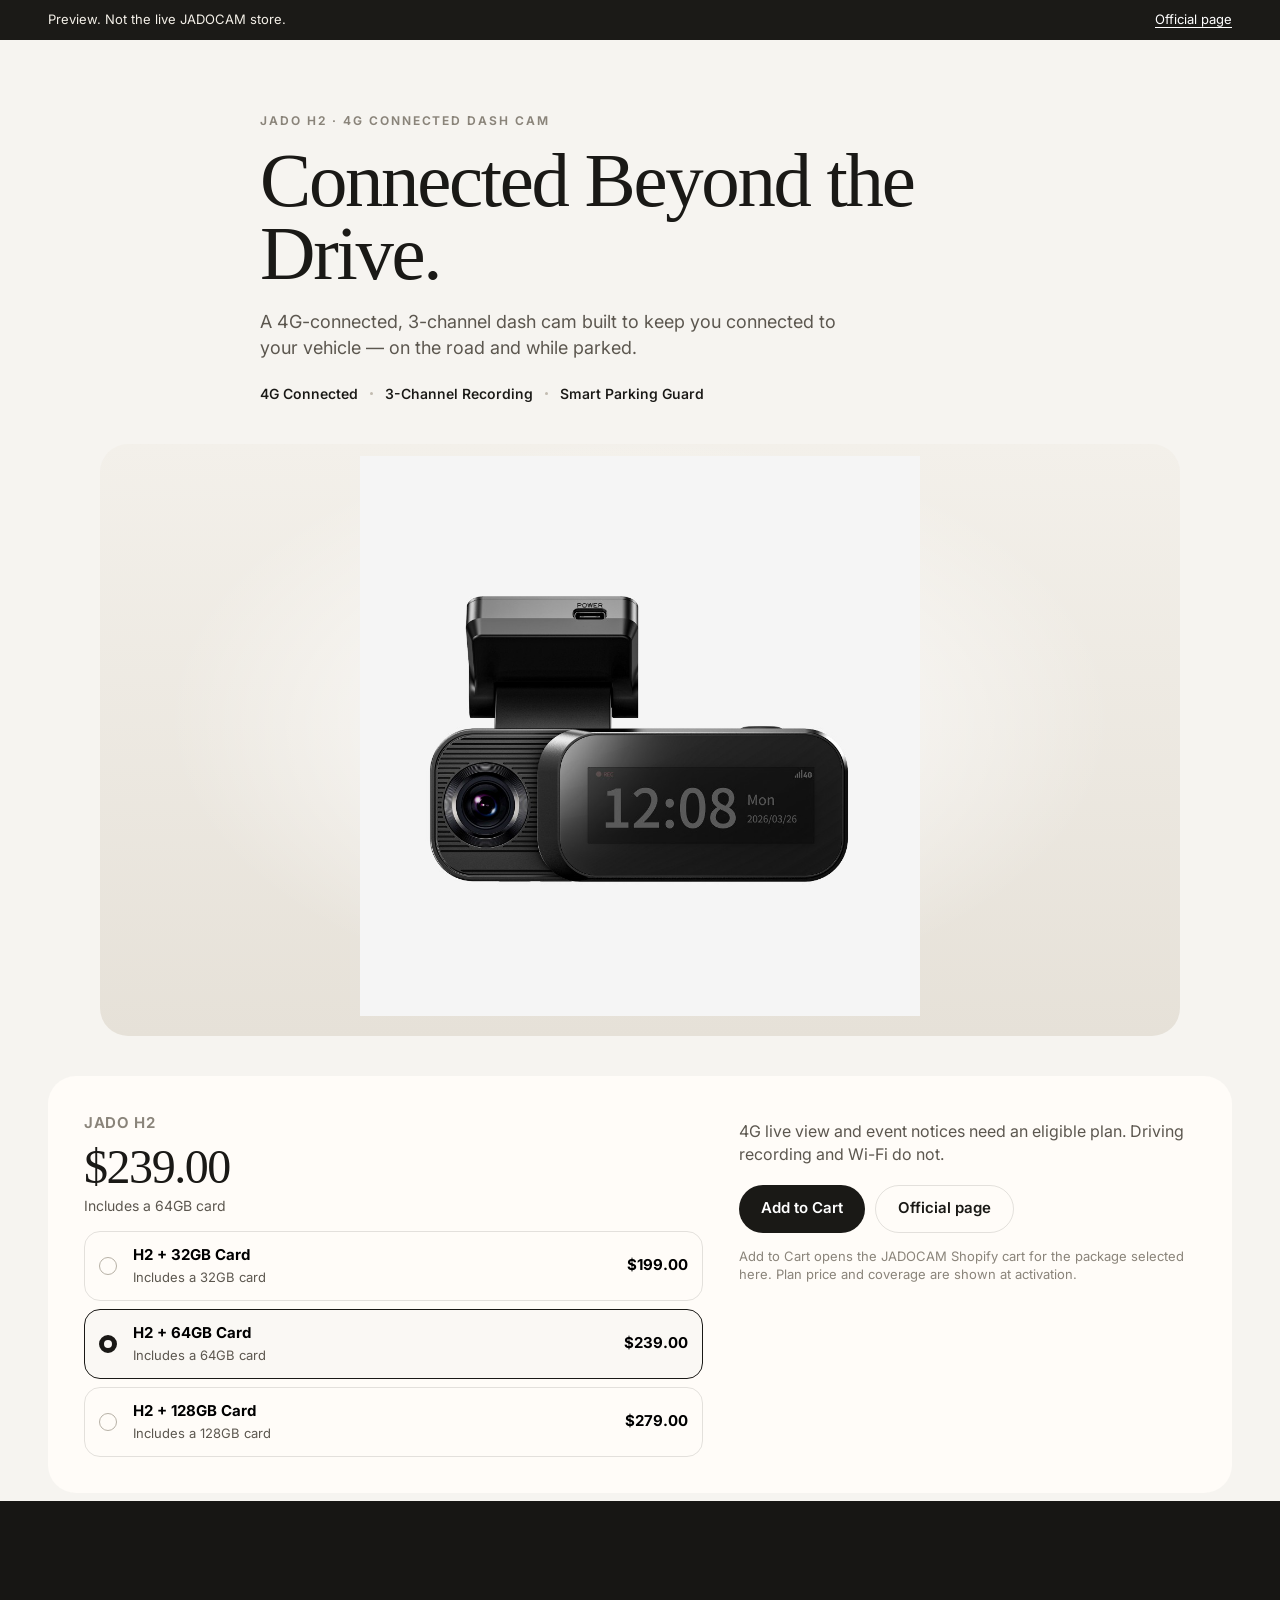
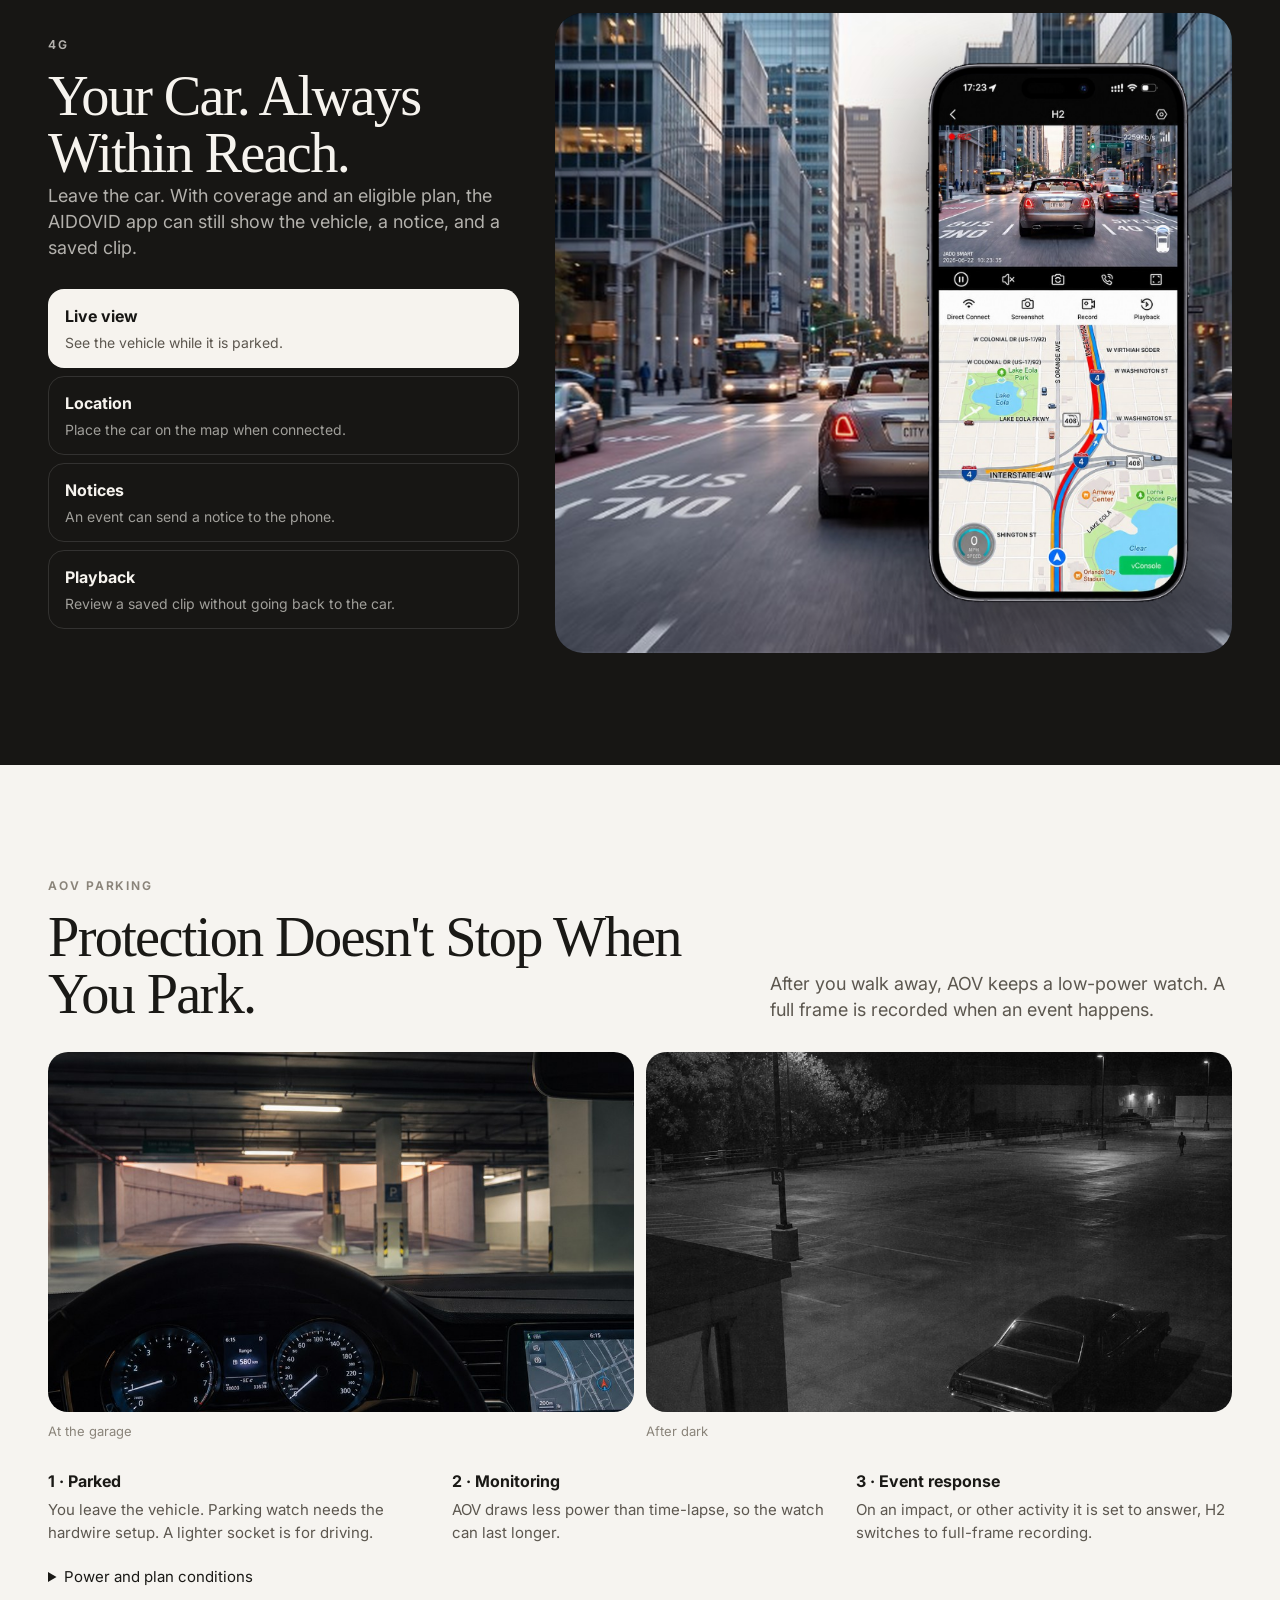
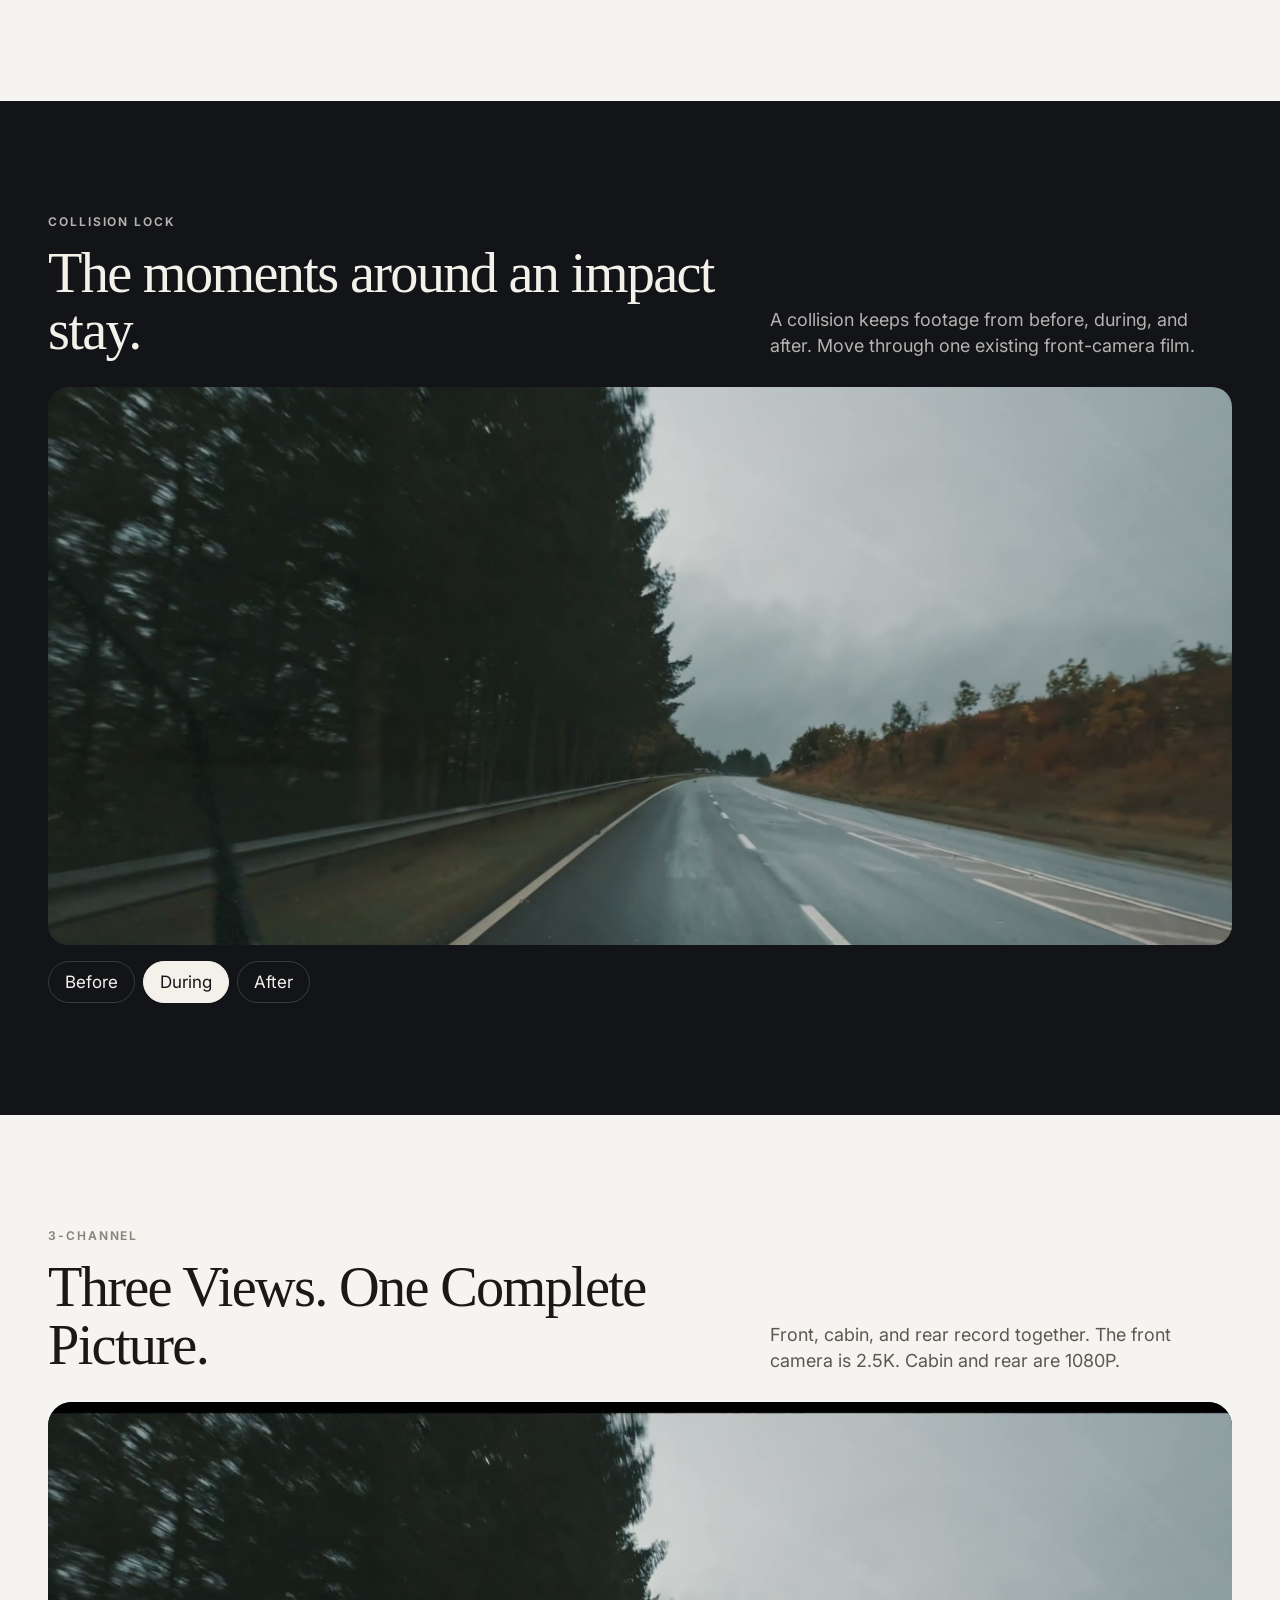
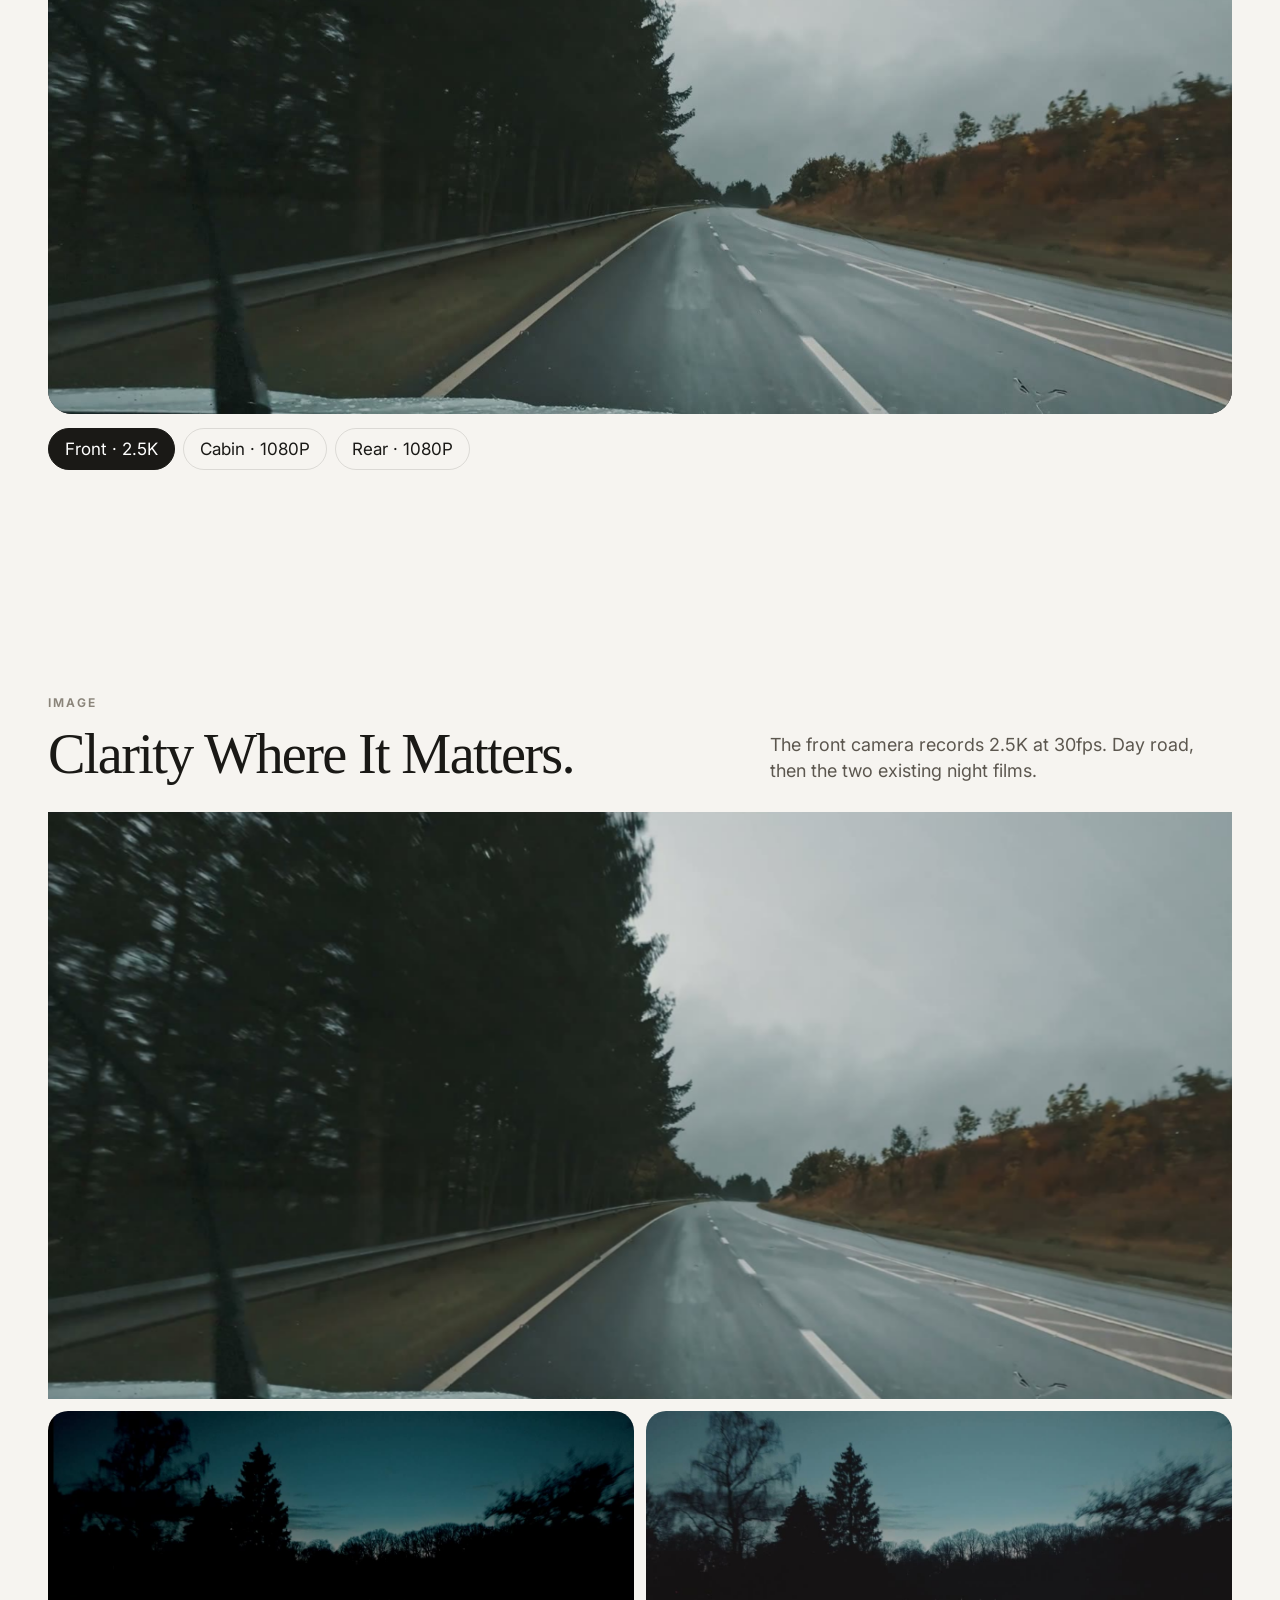
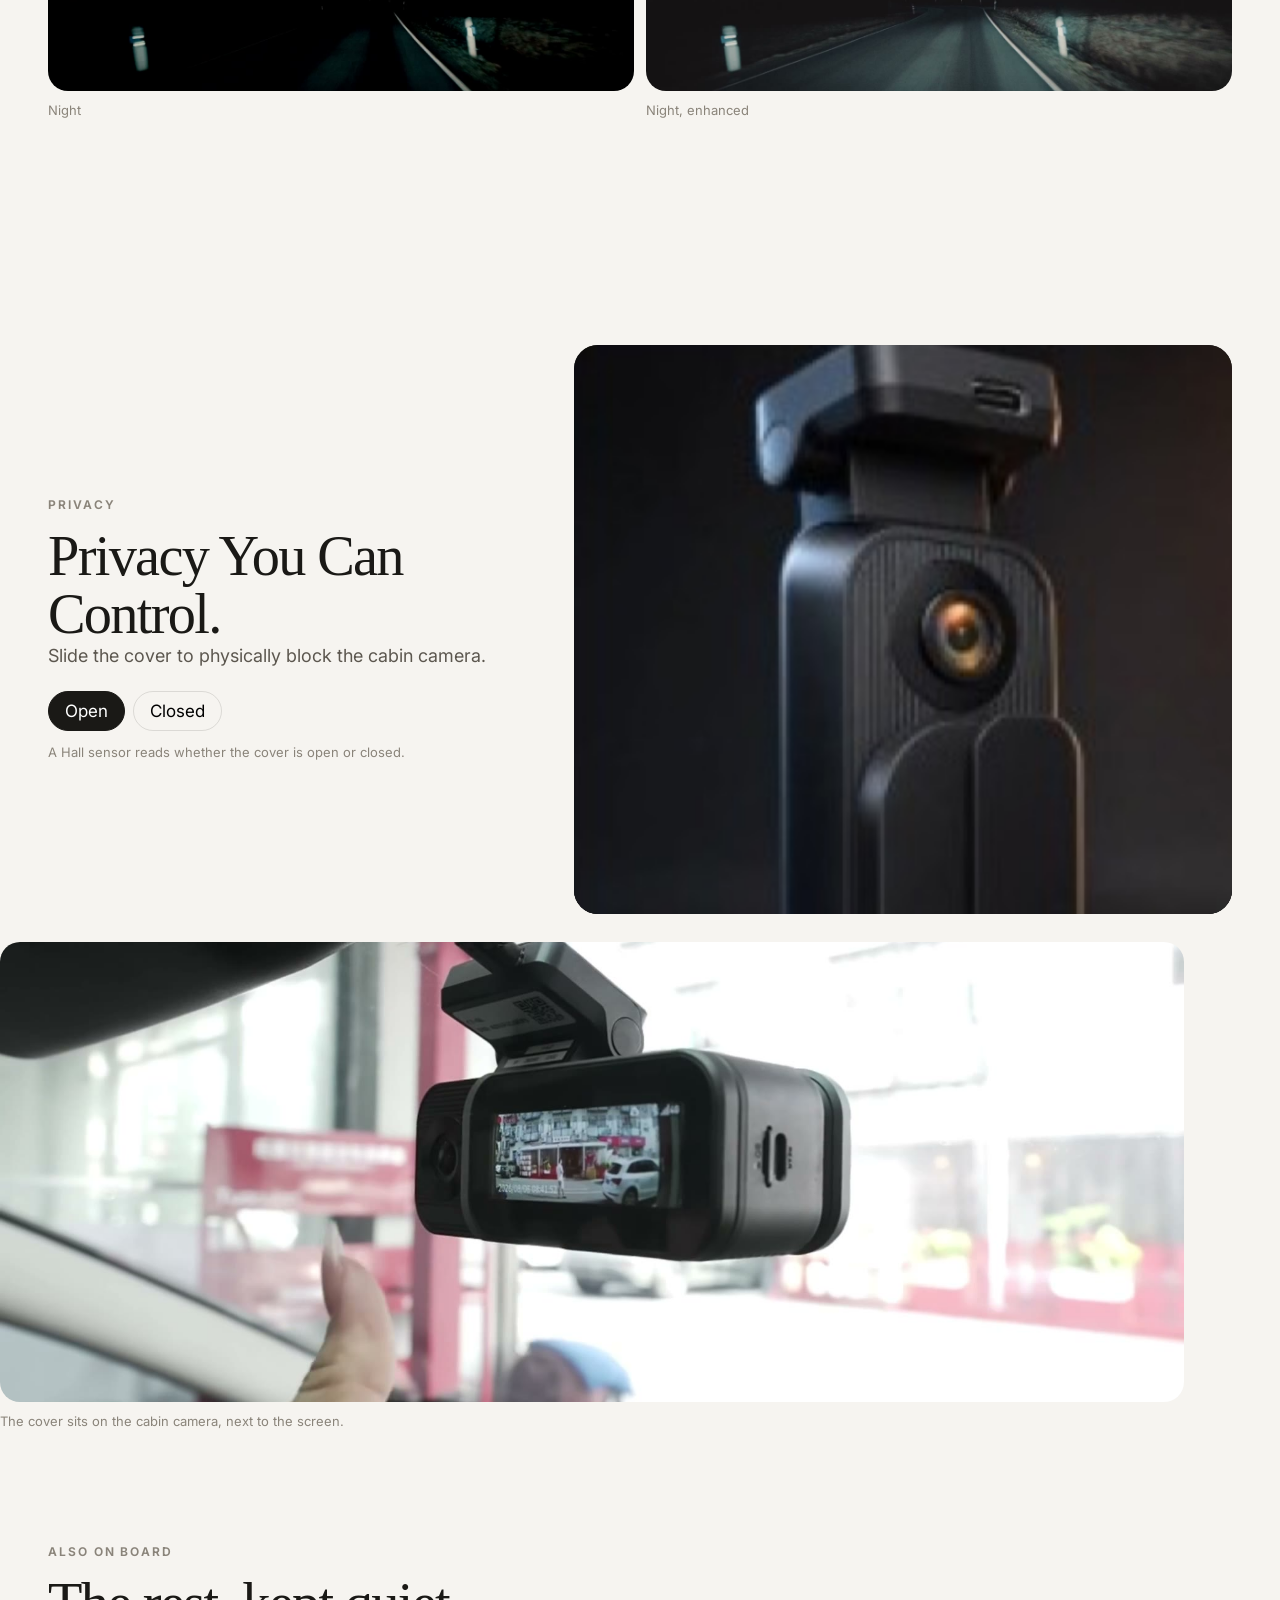
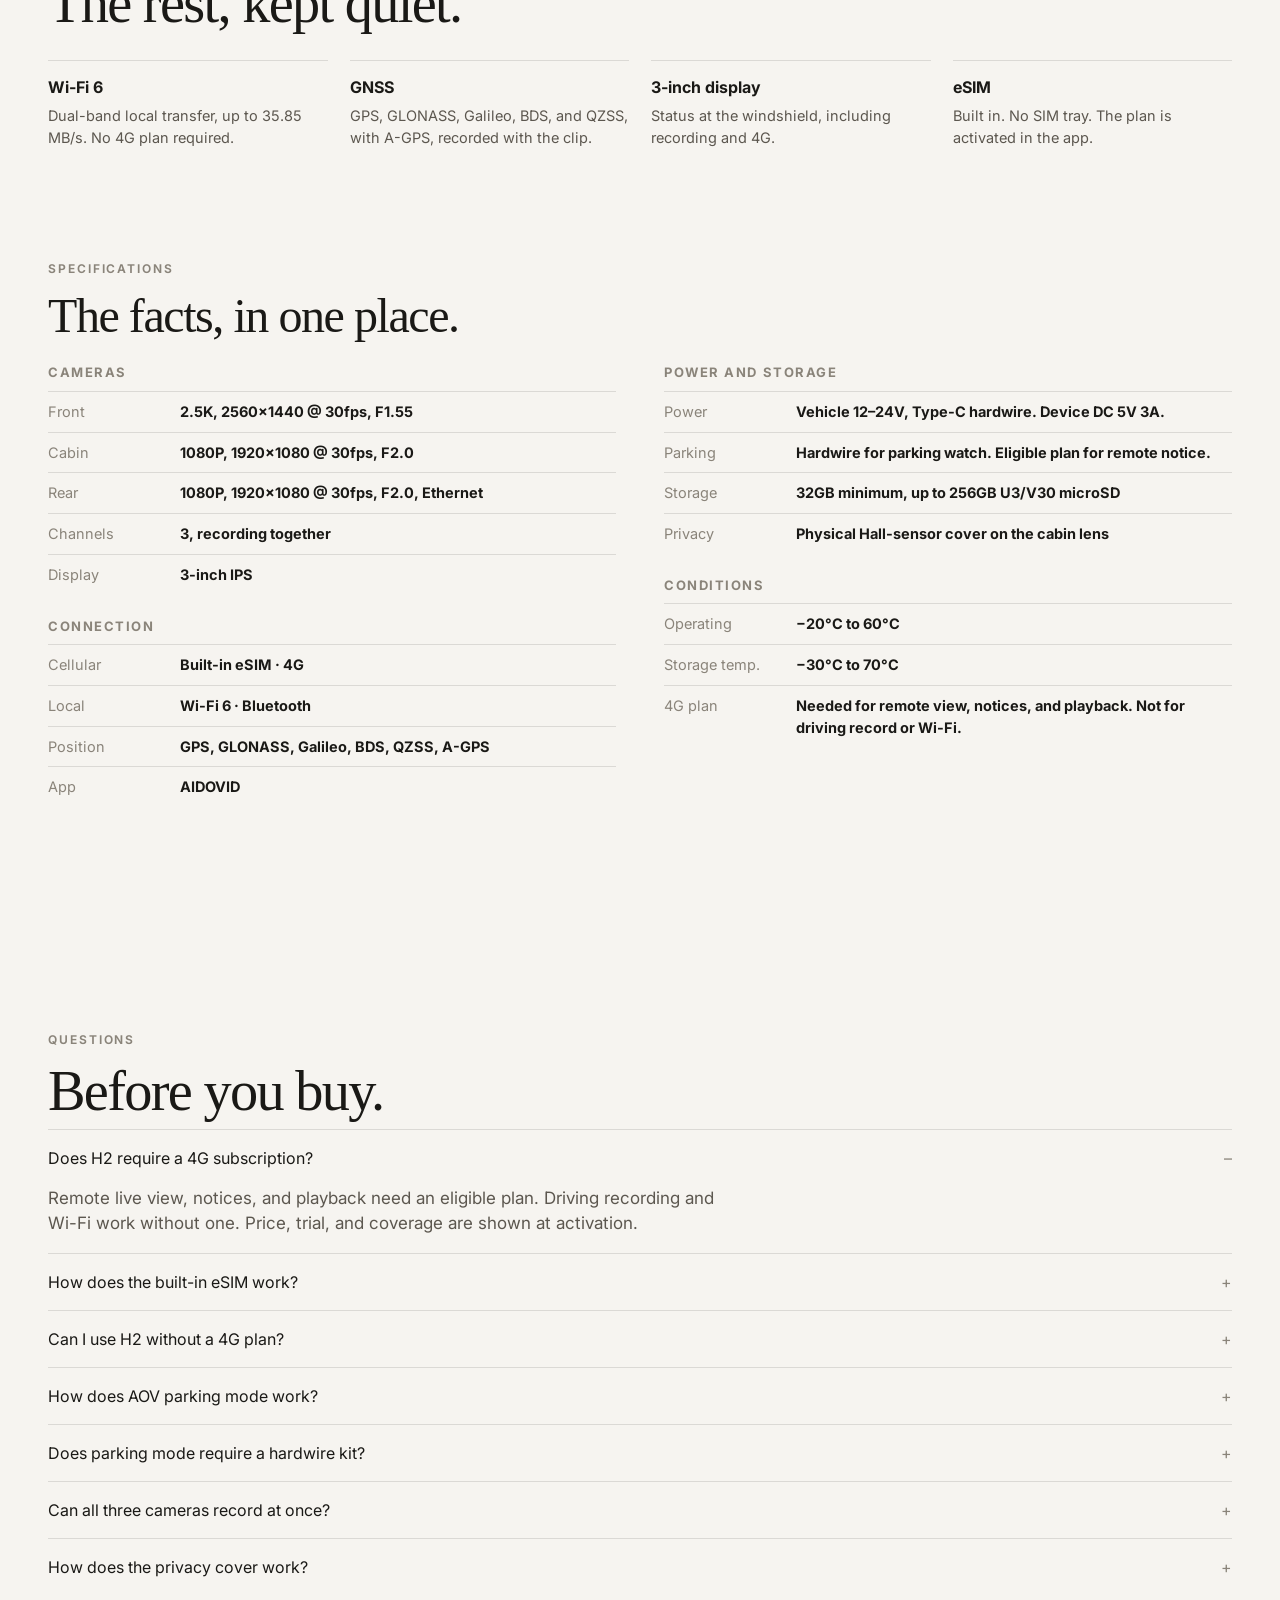
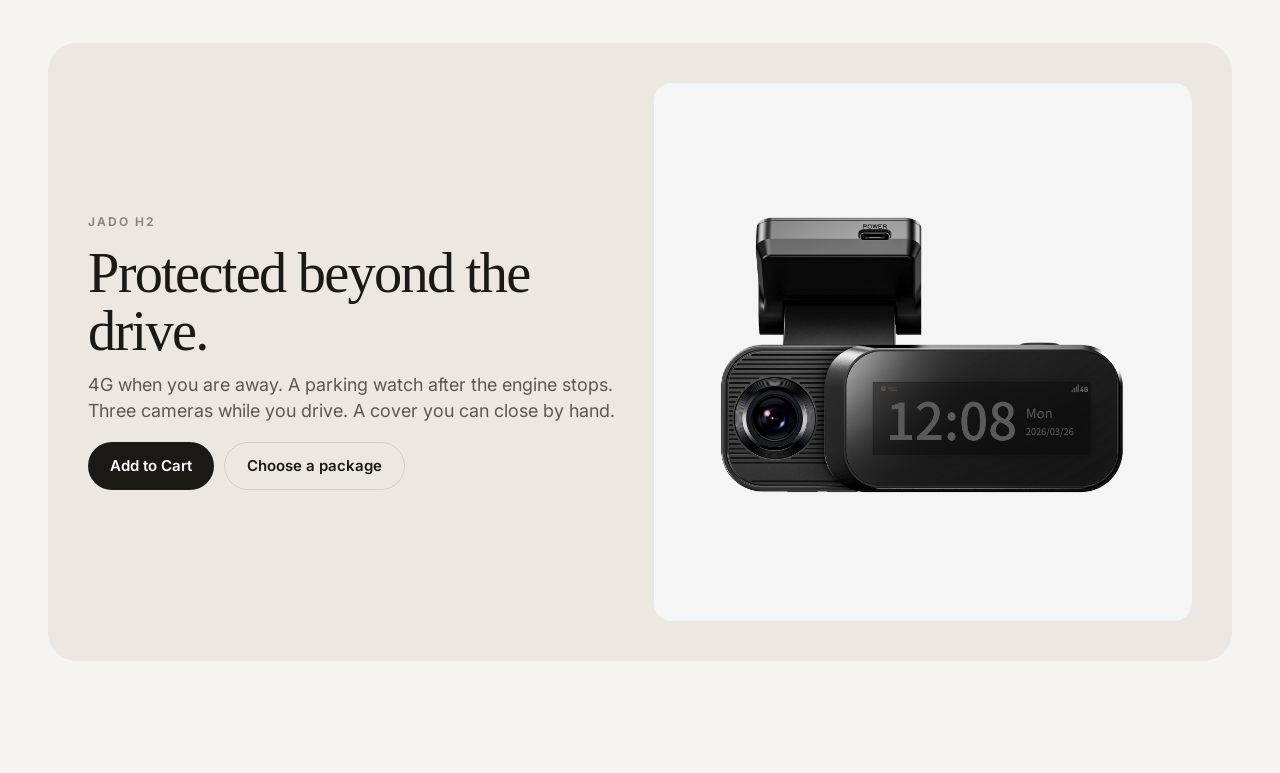
==== preview/h2-v2/index.html @ 54421fd4 "Crop the burned-in logo out of the road films. The sample footage carries a JADO mark along the bott" ====
<!DOCTYPE html>
<html lang="en">
<head>
  <meta charset="utf-8">
  <meta name="viewport" content="width=device-width, initial-scale=1">
  <meta name="robots" content="noindex, nofollow">
  <title>Preview · JADO H2 V2 — not live</title>
  <link rel="preconnect" href="https://fonts.googleapis.com">
  <link rel="preconnect" href="https://fonts.gstatic.com" crossorigin>
  <link href="https://fonts.googleapis.com/css2?family=Inter:wght@430;520;650&display=swap" rel="stylesheet">
  <link rel="stylesheet" href="../../assets/preview-h2-v2.css?v=20261016g">
</head>
<body>
  <div class="preview-bar">
    <span>Preview. Not the live JADOCAM store.</span>
    <a href="https://www.jadocam.com/products/h2-4g-connected-3-channel-dash-cam-esim-privacy">Official page</a>
  </div>

  <header class="hero">
    <div class="wrap hero-copy reveal">
      <p class="eyebrow">JADO H2 · 4G Connected Dash Cam</p>
      <h1>Connected Beyond the Drive.</h1>
      <p class="lede">A 4G-connected, 3-channel dash cam built to keep you connected to your vehicle — on the road and while parked.</p>
      <p class="highlights">
        <span>4G Connected</span>
        <span>3-Channel Recording</span>
        <span>Smart Parking Guard</span>
      </p>
    </div>
    <figure class="hero-stage reveal">
      <img src="../../assets/h2-library/h2-studio-cabin-front.png" alt="JADO H2, cabin side, with the screen, front lens, and power mount">
    </figure>
  </header>

  <section class="buy" id="buy" aria-label="Choose a package">
    <div class="wrap buy-panel">
      <div>
        <h3>JADO H2</h3>
        <p class="price"><span data-price>$239.00</span><small data-price-note>Includes a 64GB card</small></p>
        <div class="packages" role="radiogroup" aria-label="Choose your package">
          <button class="pkg" type="button" role="radio" data-pkg="0" aria-checked="false">
            <i></i>
            <span><b>H2 + 32GB Card</b><em>Includes a 32GB card</em></span>
            <strong>$199.00</strong>
          </button>
          <button class="pkg is-on" type="button" role="radio" data-pkg="1" aria-checked="true">
            <i></i>
            <span><b>H2 + 64GB Card</b><em>Includes a 64GB card</em></span>
            <strong>$239.00</strong>
          </button>
          <button class="pkg" type="button" role="radio" data-pkg="2" aria-checked="false">
            <i></i>
            <span><b>H2 + 128GB Card</b><em>Includes a 128GB card</em></span>
            <strong>$279.00</strong>
          </button>
        </div>
      </div>
      <div class="buy-side">
        <p class="lede">4G live view and event notices need an eligible plan. Driving recording and Wi-Fi do not.</p>
        <div class="buy-actions">
          <a class="cta" data-cart href="https://jadocam.myshopify.com/cart/45546997743795:1">Add to Cart</a>
          <a class="cta ghost" href="https://www.jadocam.com/products/h2-4g-connected-3-channel-dash-cam-esim-privacy#buy">Official page</a>
        </div>
        <p class="fine plan-note">Add to Cart opens the JADOCAM Shopify cart for the package selected here. Plan price and coverage are shown at activation.</p>
      </div>
    </div>
  </section>

  <section class="reach" id="connected" data-view="live">
    <div class="wrap reach-grid">
      <div>
        <p class="eyebrow">4G</p>
        <h2>Your Car. Always Within Reach.</h2>
        <p class="lede">Leave the car. With coverage and an eligible plan, the AIDOVID app can still show the vehicle, a notice, and a saved clip.</p>
        <div class="reach-nav" role="tablist" aria-label="Connected features">
          <button type="button" class="is-on" data-view="live" role="tab" aria-selected="true"><b>Live view</b><span>See the vehicle while it is parked.</span></button>
          <button type="button" data-view="location" role="tab" aria-selected="false"><b>Location</b><span>Place the car on the map when connected.</span></button>
          <button type="button" data-view="alerts" role="tab" aria-selected="false"><b>Notices</b><span>An event can send a notice to the phone.</span></button>
          <button type="button" data-view="playback" role="tab" aria-selected="false"><b>Playback</b><span>Review a saved clip without going back to the car.</span></button>
        </div>
      </div>
      <div class="reach-stage">
        <figure class="reach-shot is-on" data-shot="live">
          <img class="reach-bg" src="../../assets/h2-reach-live-bg-20260828v1.jpg" alt="A street scene used behind the live-view phone">
          <img class="reach-phone" src="../../assets/h2-reach-live-app-20260828v1.png" alt="Existing AIDOVID image showing a live view and a map">
        </figure>
        <figure class="reach-shot" data-shot="location">
          <img class="reach-bg" src="../../assets/h2-reach-location-bg-20260828v6.jpg" alt="">
          <img class="reach-phone" src="../../assets/h2-reach-location-app-20260828v9.png" alt="Existing app image showing the vehicle on a map">
        </figure>
        <figure class="reach-shot" data-shot="alerts">
          <img class="reach-bg" src="../../assets/h2-reach-alerts-bg-20260829v1.jpg" alt="">
          <img class="reach-phone" src="../../assets/h2-reach-alerts-app-20260829v1.png" alt="Existing app image showing an event notice">
        </figure>
        <figure class="reach-shot" data-shot="playback">
          <img class="reach-bg" src="../../assets/h2-reach-playback-bg-20260828v1.jpg" alt="">
          <img class="reach-phone" src="../../assets/h2-reach-playback-app-20260828v1.png" alt="Existing app image showing clip playback">
        </figure>
      </div>
    </div>
  </section>

  <section class="section" id="parking">
    <div class="wrap">
      <div class="kicker">
        <div>
          <p class="eyebrow">AOV parking</p>
          <h2>Protection Doesn't Stop When You Park.</h2>
        </div>
        <p class="lede">After you walk away, AOV keeps a low-power watch. A full frame is recorded when an event happens.</p>
      </div>
      <div class="aov-pair">
        <figure>
          <img src="../../assets/day-h2-scene01-garage-wide.jpg" alt="A car parked in a garage">
          <figcaption>At the garage</figcaption>
        </figure>
        <figure>
          <img src="../../assets/day-h2-scene05-night-wide.jpg" alt="A car parked in an open lot at night">
          <figcaption>After dark</figcaption>
        </figure>
      </div>
      <div class="stages">
        <div><strong>1 · Parked</strong><p>You leave the vehicle. Parking watch needs the hardwire setup. A lighter socket is for driving.</p></div>
        <div><strong>2 · Monitoring</strong><p>AOV draws less power than time-lapse, so the watch can last longer.</p></div>
        <div><strong>3 · Event response</strong><p>On an impact, or other activity it is set to answer, H2 switches to full-frame recording.</p></div>
      </div>
      <details class="more">
        <summary>Power and plan conditions</summary>
        <p>Parking watch uses vehicle 12–24V through Type-C hardwire. The device runs at DC 5V 3A. A remote notice also needs an eligible 4G plan and coverage.</p>
      </details>
    </div>
  </section>

  <section class="section lock" id="lock">
    <div class="wrap">
      <div class="kicker">
        <div>
          <p class="eyebrow">Collision lock</p>
          <h2>The moments around an impact stay.</h2>
        </div>
        <p class="lede">A collision keeps footage from before, during, and after. Move through one existing front-camera film.</p>
      </div>
      <figure class="lock-stage">
        <video data-lock-film muted playsinline preload="metadata" poster="../../assets/h2-road-test-film-v2-poster-20260729.jpg">
          <source src="../../assets/h2-road-test-film-v2-20260729.mp4" type="video/mp4">
        </video>
      </figure>
      <div class="lock-nav" role="tablist" aria-label="Moments in the saved clip">
        <button type="button" data-when="before">Before</button>
        <button type="button" class="is-on" data-when="during">During</button>
        <button type="button" data-when="after">After</button>
      </div>
    </div>
  </section>

  <section class="section views" id="views">
    <div class="wrap">
      <div class="kicker">
        <div>
          <p class="eyebrow">3-channel</p>
          <h2>Three Views. One Complete Picture.</h2>
        </div>
        <p class="lede">Front, cabin, and rear record together. The front camera is 2.5K. Cabin and rear are 1080P.</p>
      </div>
      <div class="channel" data-channel="front">
        <div class="channel-stage">
          <video data-cam-media="front" autoplay muted loop playsinline preload="metadata" poster="../../assets/h2-road-test-film-v2-poster-20260729.jpg">
            <source src="../../assets/h2-road-test-film-v2-20260729.mp4" type="video/mp4">
          </video>
          <video data-cam-media="cabin" muted loop playsinline preload="none" poster="../../assets/h2-privacy-cabin-poster-20260815.jpg">
            <source src="../../assets/h2-privacy-cabin-20260815.mp4" type="video/mp4">
          </video>
          <img data-cam-media="rear" src="../../assets/h2-library/h2-studio-road-facing-34.png" alt="Road-facing side of the H2 body">
        </div>
        <div class="channel-tabs" role="tablist" aria-label="Camera channel">
          <button type="button" class="is-on" data-cam="front" role="tab" aria-selected="true">Front · 2.5K</button>
          <button type="button" data-cam="cabin" role="tab" aria-selected="false">Cabin · 1080P</button>
          <button type="button" data-cam="rear" role="tab" aria-selected="false">Rear · 1080P</button>
        </div>
      </div>
    </div>
  </section>

  <section class="section" id="clarity">
    <div class="wrap">
      <div class="kicker">
        <div>
          <p class="eyebrow">Image</p>
          <h2>Clarity Where It Matters.</h2>
        </div>
        <p class="lede">The front camera records 2.5K at 30fps. Day road, then the two existing night films.</p>
      </div>
      <figure class="day-film">
        <video autoplay muted loop playsinline preload="metadata" poster="../../assets/h2-road-test-film-v2-poster-20260729.jpg">
          <source src="../../assets/h2-road-test-film-v2-20260729.mp4" type="video/mp4">
        </video>
        <figcaption>Day road · 2.5K</figcaption>
      </figure>
      <div class="night-pair">
        <figure>
          <video autoplay muted loop playsinline preload="metadata" poster="../../assets/h2-night-standard-v3-poster-20260729.jpg">
            <source src="../../assets/h2-night-standard-v3-20260729.mp4" type="video/mp4">
          </video>
          <figcaption>Night</figcaption>
        </figure>
        <figure>
          <video autoplay muted loop playsinline preload="metadata" poster="../../assets/h2-night-enhanced-v3-poster-20260729.jpg">
            <source src="../../assets/h2-night-enhanced-v3-20260729.mp4" type="video/mp4">
          </video>
          <figcaption>Night, enhanced</figcaption>
        </figure>
      </div>
    </div>
  </section>

  <section class="section privacy" id="privacy">
    <div class="wrap privacy-layout">
      <div>
        <p class="eyebrow">Privacy</p>
        <h2>Privacy You Can Control.</h2>
        <p class="lede">Slide the cover to physically block the cabin camera.</p>
        <div class="switcher" role="group" aria-label="Privacy cover state">
          <button type="button" class="is-on" data-privacy="open">Open</button>
          <button type="button" data-privacy="closed">Closed</button>
        </div>
        <p class="fine">A Hall sensor reads whether the cover is open or closed.</p>
      </div>
      <figure class="macro">
        <img data-macro src="../../assets/h2-privacy-slide-open.jpg" alt="H2 cabin camera with the privacy cover open">
        <figcaption data-macro-cap>Open — cabin lens uncovered</figcaption>
      </figure>
    </div>
    <div class="wrap cabin-film">
      <video autoplay muted loop playsinline preload="metadata" poster="../../assets/h2-privacy-cabin-poster-20260815.jpg">
        <source src="../../assets/h2-privacy-cabin-20260815.mp4" type="video/mp4">
      </video>
      <p class="fine">The cover sits on the cabin camera, next to the screen.</p>
    </div>
  </section>

  <section class="section" id="essentials" style="padding-top:0">
    <div class="wrap">
      <div class="kicker">
        <div>
          <p class="eyebrow">Also on board</p>
          <h2>The rest, kept quiet.</h2>
        </div>
      </div>
      <div class="essentials">
        <article>
          <h3>Wi-Fi 6</h3>
          <p>Dual-band local transfer, up to 35.85 MB/s. No 4G plan required.</p>
        </article>
        <article>
          <h3>GNSS</h3>
          <p>GPS, GLONASS, Galileo, BDS, and QZSS, with A-GPS, recorded with the clip.</p>
        </article>
        <article>
          <h3>3-inch display</h3>
          <p>Status at the windshield, including recording and 4G.</p>
        </article>
        <article>
          <h3>eSIM</h3>
          <p>Built in. No SIM tray. The plan is activated in the app.</p>
        </article>
      </div>
    </div>
  </section>

  <section class="section specs" id="specs">
    <div class="wrap">
      <p class="eyebrow">Specifications</p>
      <h2 class="serif" style="font-size:clamp(32px,4vw,48px)">The facts, in one place.</h2>
      <div class="spec-grid">
        <div>
          <h3>Cameras</h3>
          <div class="spec-row"><span>Front</span><b>2.5K, 2560×1440 @ 30fps, F1.55</b></div>
          <div class="spec-row"><span>Cabin</span><b>1080P, 1920×1080 @ 30fps, F2.0</b></div>
          <div class="spec-row"><span>Rear</span><b>1080P, 1920×1080 @ 30fps, F2.0, Ethernet</b></div>
          <div class="spec-row"><span>Channels</span><b>3, recording together</b></div>
          <div class="spec-row"><span>Display</span><b>3-inch IPS</b></div>
          <h3>Connection</h3>
          <div class="spec-row"><span>Cellular</span><b>Built-in eSIM · 4G</b></div>
          <div class="spec-row"><span>Local</span><b>Wi-Fi 6 · Bluetooth</b></div>
          <div class="spec-row"><span>Position</span><b>GPS, GLONASS, Galileo, BDS, QZSS, A-GPS</b></div>
          <div class="spec-row"><span>App</span><b>AIDOVID</b></div>
        </div>
        <div>
          <h3>Power and storage</h3>
          <div class="spec-row"><span>Power</span><b>Vehicle 12–24V, Type-C hardwire. Device DC 5V 3A.</b></div>
          <div class="spec-row"><span>Parking</span><b>Hardwire for parking watch. Eligible plan for remote notice.</b></div>
          <div class="spec-row"><span>Storage</span><b>32GB minimum, up to 256GB U3/V30 microSD</b></div>
          <div class="spec-row"><span>Privacy</span><b>Physical Hall-sensor cover on the cabin lens</b></div>
          <h3>Conditions</h3>
          <div class="spec-row"><span>Operating</span><b>−20°C to 60°C</b></div>
          <div class="spec-row"><span>Storage temp.</span><b>−30°C to 70°C</b></div>
          <div class="spec-row"><span>4G plan</span><b>Needed for remote view, notices, and playback. Not for driving record or Wi-Fi.</b></div>
        </div>
      </div>
    </div>
  </section>

  <section class="section" id="faq">
    <div class="wrap">
      <p class="eyebrow">Questions</p>
      <h2>Before you buy.</h2>
      <div class="faq" style="margin-top:8px">
        <details open>
          <summary>Does H2 require a 4G subscription?</summary>
          <p>Remote live view, notices, and playback need an eligible plan. Driving recording and Wi-Fi work without one. Price, trial, and coverage are shown at activation.</p>
        </details>
        <details>
          <summary>How does the built-in eSIM work?</summary>
          <p>There is no SIM tray. A data plan is activated in the app. Coverage and plan terms still apply.</p>
        </details>
        <details>
          <summary>Can I use H2 without a 4G plan?</summary>
          <p>Yes for recording while you drive, and for Wi-Fi. Remote viewing and 4G notices wait until a plan is active.</p>
        </details>
        <details>
          <summary>How does AOV parking mode work?</summary>
          <p>AOV is a low-power watch after you park. It uses less power than time-lapse. On an impact or other supported activity, H2 switches to full-frame recording.</p>
        </details>
        <details>
          <summary>Does parking mode require a hardwire kit?</summary>
          <p>Yes. Parking watch needs vehicle 12–24V through Type-C hardwire. The device runs at DC 5V 3A.</p>
        </details>
        <details>
          <summary>Can all three cameras record at once?</summary>
          <p>Yes. Front is 2.5K. Cabin and rear are 1080P. Each records at 30fps.</p>
        </details>
        <details>
          <summary>How does the privacy cover work?</summary>
          <p>Slide the cover to block the cabin lens. A Hall sensor reads the open or closed position.</p>
        </details>
      </div>
      <div class="closing">
        <div>
          <p class="eyebrow">JADO H2</p>
          <h2>Protected beyond the drive.</h2>
          <p class="lede">4G when you are away. A parking watch after the engine stops. Three cameras while you drive. A cover you can close by hand.</p>
          <div class="buy-actions">
            <a class="cta" data-cart href="https://jadocam.myshopify.com/cart/45546997743795:1">Add to Cart</a>
            <a class="cta ghost" href="#buy">Choose a package</a>
          </div>
        </div>
        <img src="../../assets/h2-gallery-main-02.png" alt="JADO H2, front view">
      </div>
    </div>
  </section>

  <div class="sticky" aria-label="Add to cart">
    <div>
      <b data-sticky-name>H2 + 64GB Card</b>
      <span data-sticky-price>$239.00</span>
    </div>
    <a class="cta" data-cart href="https://jadocam.myshopify.com/cart/45546997743795:1">Add to Cart</a>
  </div>
  <script src="../../assets/preview-h2-v2.js?v=20261016f"></script>
</body>
</html>
---- assets/preview-h2-v2.css ----
/* JADO H2 V2 preview. Not the live product page. */
:root {
  --ink: #1a1916;
  --muted: #5c574f;
  --faint: #8a847a;
  --line: rgba(26, 25, 22, 0.12);
  --paper: #f6f4f0;
  --paper-2: #ece8e1;
  --white: #fffcf8;
  --dark: #121417;
  --max: 1200px;
  --pad: clamp(20px, 4vw, 48px);
  --serif: "Iowan Old Style", "Palatino Linotype", Palatino, Georgia, serif;
  --sans: Inter, "Helvetica Neue", Helvetica, Arial, sans-serif;
}

* { box-sizing: border-box; }
html { scroll-behavior: smooth; }
body {
  margin: 0;
  background: var(--paper);
  color: var(--ink);
  font-family: var(--sans);
  font-size: 17px;
  line-height: 1.5;
  text-rendering: optimizeLegibility;
}
img, video { max-width: 100%; display: block; }
button, input { font: inherit; }
a { color: inherit; }
h1, h2, .serif { font-family: var(--serif); font-weight: 500; letter-spacing: -0.03em; }
h1 { margin: 0; font-size: clamp(46px, 6vw, 84px); line-height: 0.96; }
h2 { margin: 0; font-size: clamp(36px, 4.4vw, 60px); line-height: 1.02; }
p { margin: 0; }

.wrap { width: min(var(--max), calc(100% - var(--pad) * 2)); margin: 0 auto; }
.eyebrow {
  margin: 0 0 14px;
  color: var(--faint);
  font-size: 12px;
  font-weight: 650;
  letter-spacing: 0.16em;
  text-transform: uppercase;
}
.lede { max-width: 38rem; color: var(--muted); font-size: 18px; line-height: 1.45; }
.fine { color: var(--faint); font-size: 13px; line-height: 1.45; }

.preview-bar {
  position: sticky;
  top: 0;
  z-index: 40;
  display: flex;
  justify-content: space-between;
  gap: 16px;
  align-items: center;
  padding: 10px var(--pad);
  background: #1b1a17;
  color: #f4f0e8;
  font-size: 13px;
}
.preview-bar a { color: #fff; text-underline-offset: 3px; }

.hero { padding: clamp(36px, 6vw, 72px) 0 12px; }
.hero-copy { width: min(760px, 100%); }
.hero-copy .lede { margin-top: 18px; }
.highlights {
  display: flex;
  flex-wrap: wrap;
  gap: 8px 0;
  margin: 22px 0 0;
  color: var(--ink);
  font-size: 14px;
  font-weight: 560;
}
.highlights span { display: inline-flex; align-items: center; white-space: nowrap; }
.highlights span + span::before {
  content: "";
  width: 3px;
  height: 3px;
  margin: 0 12px;
  border-radius: 50%;
  background: #c2bbb0;
}
.hero-stage {
  margin: clamp(28px, 4vw, 40px) auto 0;
  width: min(1080px, calc(100% - var(--pad) * 2));
  display: grid;
  place-items: center;
  padding: 12px 0 20px;
  background:
    radial-gradient(ellipse at 50% 46%, #fff 0%, rgba(255,255,255,0) 62%),
    linear-gradient(180deg, #f3f0ea 0%, #e6e1d8 100%);
  border-radius: 28px;
}
.hero-stage img {
  width: min(860px, 92%);
  height: auto;
  max-height: 560px;
  object-fit: contain;
}

.buy { padding: 28px 0 8px; }
.buy-panel {
  display: grid;
  grid-template-columns: 1.15fr 0.85fr;
  gap: 36px;
  align-items: start;
  padding: clamp(22px, 3vw, 36px);
  background: var(--white);
  border-radius: 28px;
}
.buy-panel h3 { margin: 0; font-size: 15px; letter-spacing: 0.04em; text-transform: uppercase; color: var(--faint); font-weight: 650; }
.price { margin: 8px 0 0; font-family: var(--serif); font-size: 48px; letter-spacing: -0.03em; line-height: 1; }
.price small { display: block; margin-top: 8px; font-family: var(--sans); font-size: 14px; letter-spacing: 0; color: var(--muted); }
.packages { display: grid; gap: 8px; margin-top: 18px; }
.pkg {
  display: grid;
  grid-template-columns: 22px 1fr auto;
  gap: 12px;
  align-items: center;
  width: 100%;
  min-height: 64px;
  padding: 12px 14px;
  text-align: left;
  background: transparent;
  border: 1px solid var(--line);
  border-radius: 16px;
  cursor: pointer;
}
.pkg.is-on { border-color: var(--ink); background: #faf8f4; }
.pkg i { width: 18px; height: 18px; border: 1.5px solid #b7b1a6; border-radius: 50%; }
.pkg.is-on i { border: 5px solid var(--ink); }
.pkg b { display: block; font-size: 15px; }
.pkg em { display: block; margin-top: 2px; color: var(--muted); font-style: normal; font-size: 13px; }
.pkg strong { font-size: 15px; }
.buy-side { padding-top: 8px; }
.buy-side .lede { font-size: 16px; }
.buy-actions { display: flex; flex-wrap: wrap; gap: 10px; margin-top: 18px; }
.cta {
  display: inline-flex;
  align-items: center;
  justify-content: center;
  min-height: 48px;
  padding: 0 22px;
  border-radius: 999px;
  background: var(--ink);
  color: #fff;
  text-decoration: none;
  font-size: 15px;
  font-weight: 600;
}
.cta.ghost { background: transparent; color: var(--ink); border: 1px solid var(--line); }
.plan-note { margin-top: 14px; }

.section { padding: clamp(64px, 9vw, 112px) 0; }
.kicker {
  display: grid;
  grid-template-columns: 1.2fr 0.8fr;
  gap: 28px;
  align-items: end;
  margin-bottom: 28px;
}
.kicker .lede { justify-self: end; }

.scene {
  position: relative;
  min-height: 720px;
  display: flex;
  align-items: flex-end;
  color: #fff;
  background: #111 center/cover no-repeat;
  overflow: hidden;
}
.scene .veil {
  position: absolute;
  inset: 0;
  background: linear-gradient(90deg, rgba(0,0,0,0.62) 0%, rgba(0,0,0,0.18) 52%, rgba(0,0,0,0.28) 100%);
}
.scene .wrap {
  position: relative;
  z-index: 1;
  display: grid;
  grid-template-columns: 1.15fr 0.7fr;
  gap: 32px;
  align-items: end;
  padding-bottom: clamp(40px, 6vw, 72px);
}
.scene h2, .scene .lede, .scene .eyebrow { color: #fff; }
.scene .lede { color: rgba(255,255,255,0.88); margin-top: 16px; }
.phone {
  width: min(300px, 100%);
  justify-self: end;
  filter: drop-shadow(0 28px 40px rgba(0,0,0,0.38));
}
.capabilities {
  display: grid;
  grid-template-columns: repeat(3, 1fr);
  gap: 28px;
  margin-top: 8px;
}
.capabilities article { padding-top: 16px; border-top: 1px solid var(--line); }
.capabilities h3 { margin: 0 0 6px; font-size: 16px; letter-spacing: -0.02em; }
.capabilities p { color: var(--muted); font-size: 15px; }

.park-photo {
  margin: 0;
  border-radius: 24px;
  overflow: hidden;
  background: #111;
}
.park-photo img { width: 100%; height: min(62vh, 640px); object-fit: cover; }
.park-photo figcaption {
  padding: 14px 4px 0;
  color: var(--faint);
  font-size: 13px;
  letter-spacing: 0.08em;
  text-transform: uppercase;
}
.stages {
  display: grid;
  grid-template-columns: repeat(3, 1fr);
  gap: 28px;
  margin-top: 28px;
}
.stages strong { display: block; margin-bottom: 6px; font-size: 16px; }
.stages p { color: var(--muted); font-size: 15px; }
.more { margin-top: 22px; }
.more summary { cursor: pointer; color: var(--ink); font-size: 15px; }
.more p { margin-top: 10px; max-width: 42rem; color: var(--muted); }

.story {
  display: grid;
  grid-template-columns: repeat(3, 1fr);
  gap: 18px;
}
.story figure { margin: 0; }
.story .frame {
  height: 420px;
  border-radius: 22px;
  overflow: hidden;
  background: #111;
}
.story img, .story video { width: 100%; height: 100%; object-fit: cover; }
.story .frame.phone-frame {
  display: grid;
  place-items: center;
  background: #16191d;
}
.story .frame.phone-frame img { width: auto; height: 92%; object-fit: contain; }
.story figcaption { padding: 14px 2px 0; }
.story h3 { margin: 0 0 4px; font-size: 18px; letter-spacing: -0.02em; }
.story p { color: var(--muted); font-size: 15px; }

.views { background: var(--dark); color: #f4f1eb; }
.views .lede, .views .eyebrow { color: rgba(244,241,235,0.72); }
.view-stage { display: grid; grid-template-columns: 1.5fr 0.7fr; gap: 12px; }
.view-main, .view-side figure {
  position: relative;
  overflow: hidden;
  border-radius: 20px;
  background: #000;
}
.view-main { min-height: 460px; }
.view-main video, .view-side img { width: 100%; height: 100%; object-fit: cover; }
.view-side { display: grid; gap: 12px; }
.view-side figure { min-height: 224px; }
.view-main figcaption, .view-side figcaption {
  position: absolute;
  left: 12px;
  bottom: 12px;
  padding: 6px 10px;
  border-radius: 999px;
  background: rgba(18,18,18,0.72);
  color: #fff;
  font-size: 12px;
  letter-spacing: 0.04em;
}
.film { display: grid; grid-template-columns: 1.2fr 0.8fr; gap: 12px; }
.film figure { margin: 0; }
.film video { width: 100%; height: min(52vh, 460px); object-fit: cover; border-radius: 20px; background: #111; }
.film figcaption { margin-top: 10px; color: var(--faint); font-size: 13px; }

.privacy-layout {
  display: grid;
  grid-template-columns: 0.85fr 1.15fr;
  gap: 40px;
  align-items: center;
}
.switcher { display: flex; gap: 8px; margin: 22px 0 12px; }
.switcher button {
  min-height: 40px;
  padding: 0 16px;
  border-radius: 999px;
  border: 1px solid var(--line);
  background: transparent;
  cursor: pointer;
}
.switcher button.is-on { background: var(--ink); color: #fff; border-color: var(--ink); }
.macro { margin: 0; border-radius: 24px; overflow: hidden; background: #111; }
.macro img {
  width: 100%;
  height: 520px;
  object-fit: cover;
  object-position: center;
  transform: scale(1.25);
}
.macro.is-closed img {
  object-position: 12% center;
  transform: scale(1.85);
  transform-origin: 10% center;
}
.macro figcaption { padding: 12px 16px 16px; color: rgba(255,255,255,0.8); font-size: 14px; background: #111; }

.essentials { display: grid; grid-template-columns: repeat(4, 1fr); gap: 22px; }
.essentials article { padding-top: 14px; border-top: 1px solid var(--line); }
.essentials h3 { margin: 0 0 6px; font-size: 16px; }
.essentials p { color: var(--muted); font-size: 14.5px; }

.specs { padding-top: 0; }
.spec-grid { display: grid; grid-template-columns: 1fr 1fr; gap: 28px 48px; }
.spec-grid h3 { margin: 22px 0 8px; font-size: 13px; letter-spacing: 0.12em; text-transform: uppercase; color: var(--faint); }
.spec-row { display: grid; grid-template-columns: 120px 1fr; gap: 12px; padding: 9px 0; border-top: 1px solid var(--line); font-size: 14.5px; }
.spec-row span { color: var(--faint); }
.faq details { border-top: 1px solid var(--line); }
.faq summary { padding: 16px 0; cursor: pointer; font-size: 16px; list-style: none; display: flex; justify-content: space-between; gap: 16px; }
.faq summary::-webkit-details-marker { display: none; }
.faq summary::after { content: "+"; color: var(--faint); }
.faq details[open] summary::after { content: "–"; }
.faq details p { margin: 0 0 16px; max-width: 42rem; color: var(--muted); }

.closing {
  display: grid;
  grid-template-columns: 1fr 1fr;
  gap: 28px;
  align-items: center;
  margin-top: 48px;
  padding: clamp(24px, 4vw, 40px);
  background: var(--paper-2);
  border-radius: 28px;
}
.closing img { width: 100%; border-radius: 18px; background: #fff; }
.closing .lede { margin: 12px 0 0; }

.sticky { display: none; }
.reveal { animation: rise 0.7s ease both; }
@keyframes rise { from { opacity: 0; transform: translateY(12px); } to { opacity: 1; transform: none; } }
@media (prefers-reduced-motion: reduce) {
  .reveal { animation: none; }
  html { scroll-behavior: auto; }
}

@media (max-width: 980px) {
  .kicker, .buy-panel, .scene .wrap, .capabilities, .stages, .story,
  .view-stage, .film, .privacy-layout, .essentials, .spec-grid, .closing {
    grid-template-columns: 1fr;
  }
  .kicker .lede { justify-self: start; }
  .hero-stage { border-radius: 22px; padding: 8px 0 12px; }
  .hero-stage img { width: 100%; max-height: 420px; }
  .scene { min-height: 560px; align-items: flex-end; }
  .scene .veil { background: linear-gradient(180deg, rgba(0,0,0,0.15), rgba(0,0,0,0.72)); }
  .phone { justify-self: center; margin-top: 18px; width: min(240px, 70%); }
  .park-photo img, .film video { height: 280px; }
  .story .frame { height: 320px; }
  .view-main { min-height: 240px; height: 280px; }
  .view-side figure { min-height: 220px; height: 240px; }
  .macro img { height: 420px; }
  .spec-row { grid-template-columns: 96px 1fr; }
  .sticky {
    display: flex;
    position: fixed;
    left: 12px;
    right: 12px;
    bottom: 12px;
    z-index: 30;
    align-items: center;
    justify-content: space-between;
    gap: 12px;
    padding: 10px 10px 10px 16px;
    background: rgba(255,252,248,0.94);
    border: 1px solid var(--line);
    border-radius: 16px;
    box-shadow: 0 10px 30px rgba(0,0,0,0.08);
  }
  .sticky b { display: block; font-size: 14px; }
  .sticky span { color: var(--muted); font-size: 13px; }
  .sticky .cta { min-height: 44px; padding: 0 16px; }
  body { padding-bottom: 92px; }
  .preview-bar { align-items: flex-start; }
  .reach-grid, .aov-pair, .night-pair { grid-template-columns: 1fr; }
  .reach-stage { min-height: 0; height: auto; aspect-ratio: 3 / 2; }
  .reach-phone { width: min(176px, 38%); }
  .channel-stage { height: min(62vw, 280px); }
  .day-film video { height: 280px; }
  .night-pair video { height: 180px; }
  .cabin-film video { height: 280px; }
  .lock-stage video { height: 240px; }
  .reach-nav { flex-direction: row; overflow-x: auto; }
  .reach-nav button { min-width: 180px; }
}

.reach { padding: clamp(64px, 9vw, 112px) 0; background: #171614; color: #f6f3ee; }
.reach .lede, .reach .eyebrow { color: rgba(246, 243, 238, 0.7); }
.reach-grid { display: grid; grid-template-columns: 0.82fr 1.18fr; gap: 36px; align-items: center; }
.reach-nav { display: flex; flex-direction: column; gap: 8px; margin-top: 28px; }
.reach-nav button {
  text-align: left;
  padding: 14px 16px;
  border-radius: 16px;
  border: 1px solid rgba(255,255,255,0.12);
  background: transparent;
  color: inherit;
  cursor: pointer;
}
.reach-nav button b { display: block; font-size: 16px; }
.reach-nav button span { display: block; margin-top: 4px; color: rgba(246,243,238,0.62); font-size: 14px; }
.reach-nav button.is-on { background: #f6f3ee; color: #171614; }
.reach-nav button.is-on span { color: #5c574f; }
.reach-stage { position: relative; width: 100%; max-width: 100%; min-height: 640px; border-radius: 28px; overflow: hidden; background: #0c0c0c; }
.reach-shot {
  position: absolute;
  inset: 0;
  margin: 0;
  display: flex;
  align-items: center;
  justify-content: flex-end;
  padding: 24px 6% 24px 0;
  opacity: 0;
  pointer-events: none;
  transition: opacity 0.35s ease;
}
.reach-shot.is-on { opacity: 1; pointer-events: auto; }
.reach-bg { position: absolute; inset: 0; width: 100%; height: 100%; object-fit: cover; }
.reach-phone {
  position: relative;
  z-index: 1;
  width: min(280px, 42%);
  height: auto;
  object-fit: contain;
  filter: drop-shadow(0 28px 56px rgba(0,0,0,0.55));
}

.aov-pair, .night-pair { display: grid; grid-template-columns: 1fr 1fr; gap: 12px; }
.aov-pair figure, .night-pair figure, .day-film, .lock-stage, .cabin-film { margin: 0; }
.aov-pair img, .day-film video, .night-pair video, .lock-stage video, .cabin-film video {
  width: 100%;
  border-radius: 20px;
  background: #111;
  object-fit: cover;
}
.aov-pair img { height: 360px; }
.aov-pair figcaption, .day-film figcaption, .night-pair figcaption {
  margin-top: 10px;
  color: var(--faint);
  font-size: 13px;
}
.lock { background: #121417; color: #f4f1eb; }
.lock .lede, .lock .eyebrow { color: rgba(244,241,235,0.72); }
.lock-stage { overflow: hidden; border-radius: 20px; }
.lock-stage video { height: min(62vh, 560px); object-position: center 32%; transform: scale(1.18); }
.lock-nav { display: flex; gap: 8px; margin-top: 16px; }
.lock-nav button, .channel-tabs button {
  min-height: 42px;
  padding: 0 16px;
  border-radius: 999px;
  border: 1px solid rgba(255,255,255,0.16);
  background: transparent;
  color: inherit;
  cursor: pointer;
}
.lock-nav button.is-on { background: #f4f1eb; color: #121417; border-color: #f4f1eb; }
.channel-stage {
  position: relative;
  height: min(68vh, 640px);
  border-radius: 24px;
  overflow: hidden;
  background: #111;
}
.channel-stage video, .channel-stage img {
  position: absolute;
  inset: 0;
  width: 100%;
  height: 100%;
  object-fit: cover;
  opacity: 0;
}
.channel[data-channel="rear"] .channel-stage { background: #eceae4; }
.channel[data-channel="rear"] .channel-stage img { object-fit: contain; padding: 24px; }
.channel[data-channel="front"] [data-cam-media="front"] { object-position: center 32%; transform: scale(1.18); }
.channel[data-channel="front"] [data-cam-media="front"],
.channel[data-channel="cabin"] [data-cam-media="cabin"],
.channel[data-channel="rear"] [data-cam-media="rear"] { opacity: 1; }
.channel-tabs { display: flex; flex-wrap: wrap; gap: 8px; margin-top: 14px; }
.channel-tabs button { border-color: var(--line); }
.channel-tabs button.is-on { background: var(--ink); color: #fff; border-color: var(--ink); }
.day-film { overflow: hidden; }
.day-film video { height: min(62vh, 620px); object-position: center 32%; transform: scale(1.18); }
.night-pair { margin-top: 12px; }
.night-pair video { height: 280px; }
.views { background: var(--paper); color: var(--ink); }
.views .lede { color: var(--muted); }
.views .eyebrow { color: var(--faint); }
.cabin-film { margin-top: 28px; }
.cabin-film video { height: min(52vh, 460px); }
.cabin-film .fine { margin-top: 10px; }

@media (max-width: 980px) {
  .reach-stage { min-height: 0; height: auto; aspect-ratio: 4 / 5; }
  .reach-phone { width: 148px; }
  .reach-grid, .reach-nav, .channel-stage { min-width: 0; max-width: 100%; }
  .aov-pair img { height: 220px; }
}
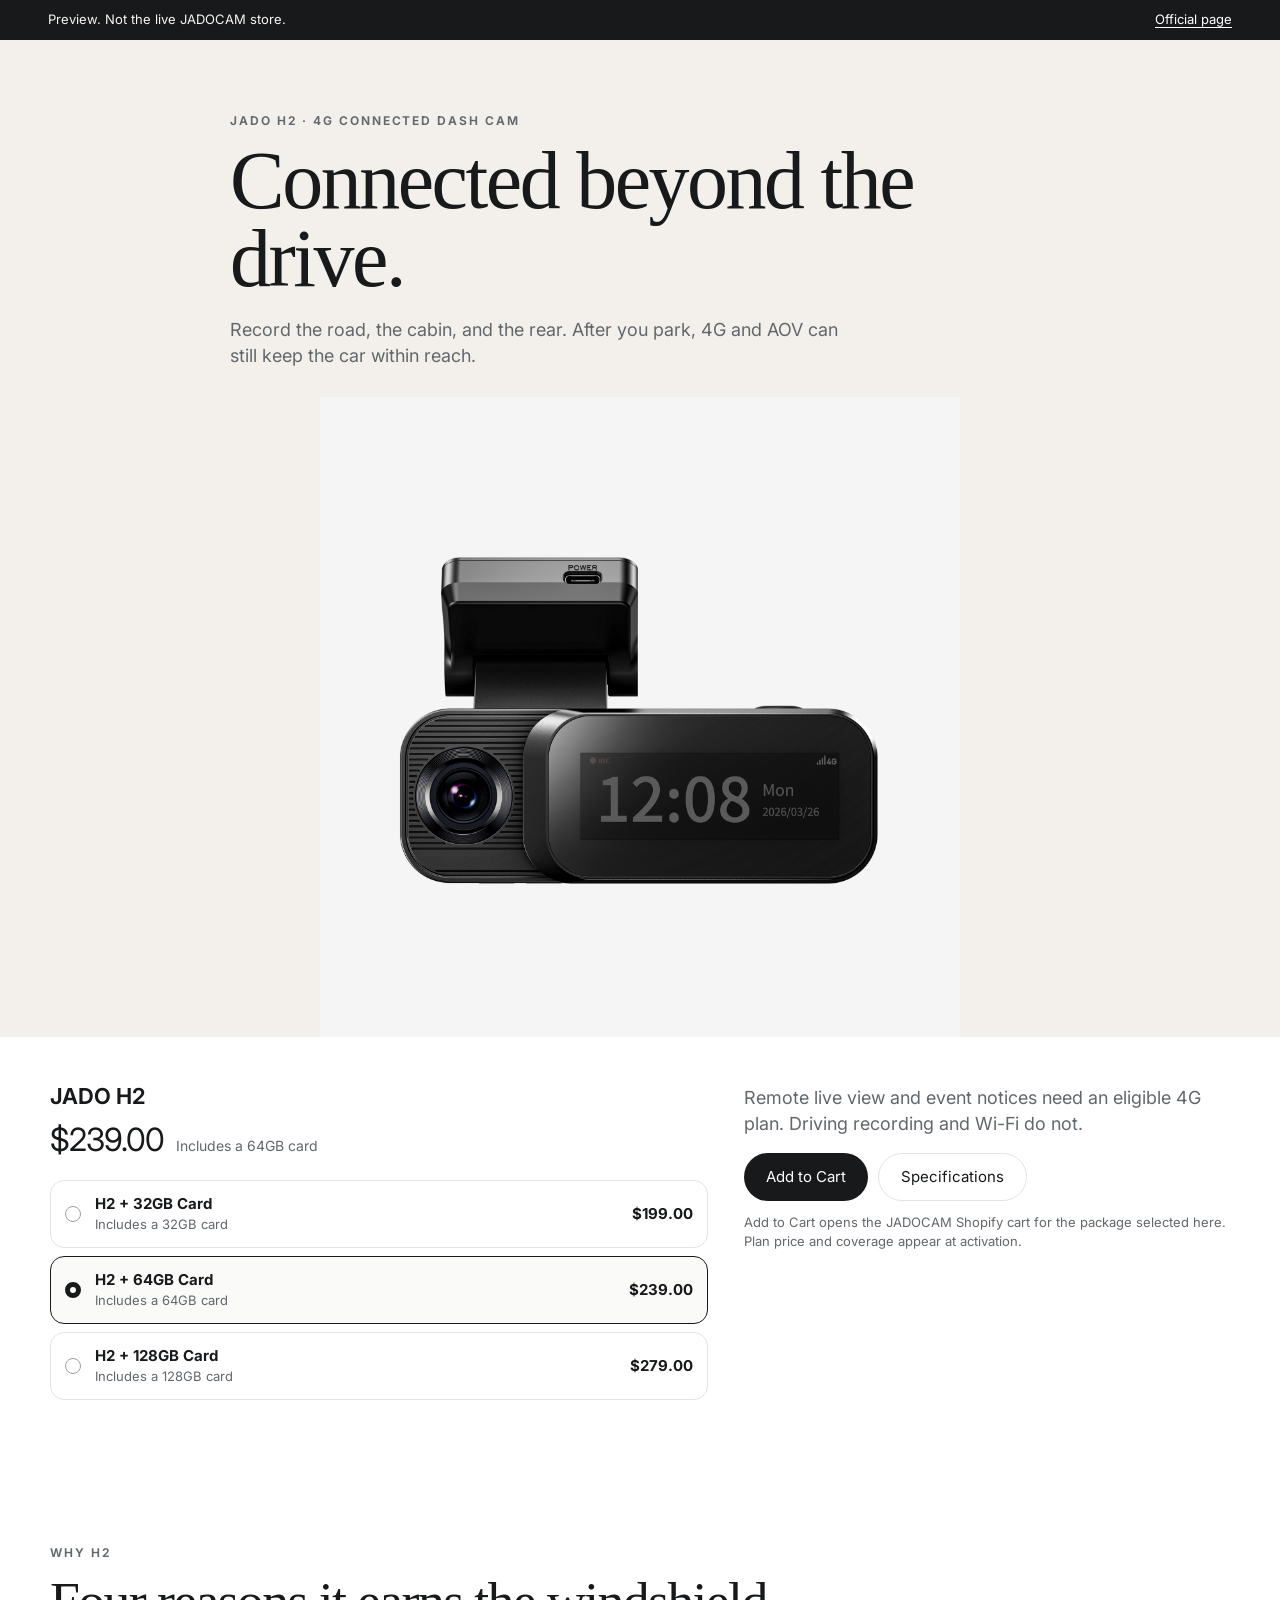
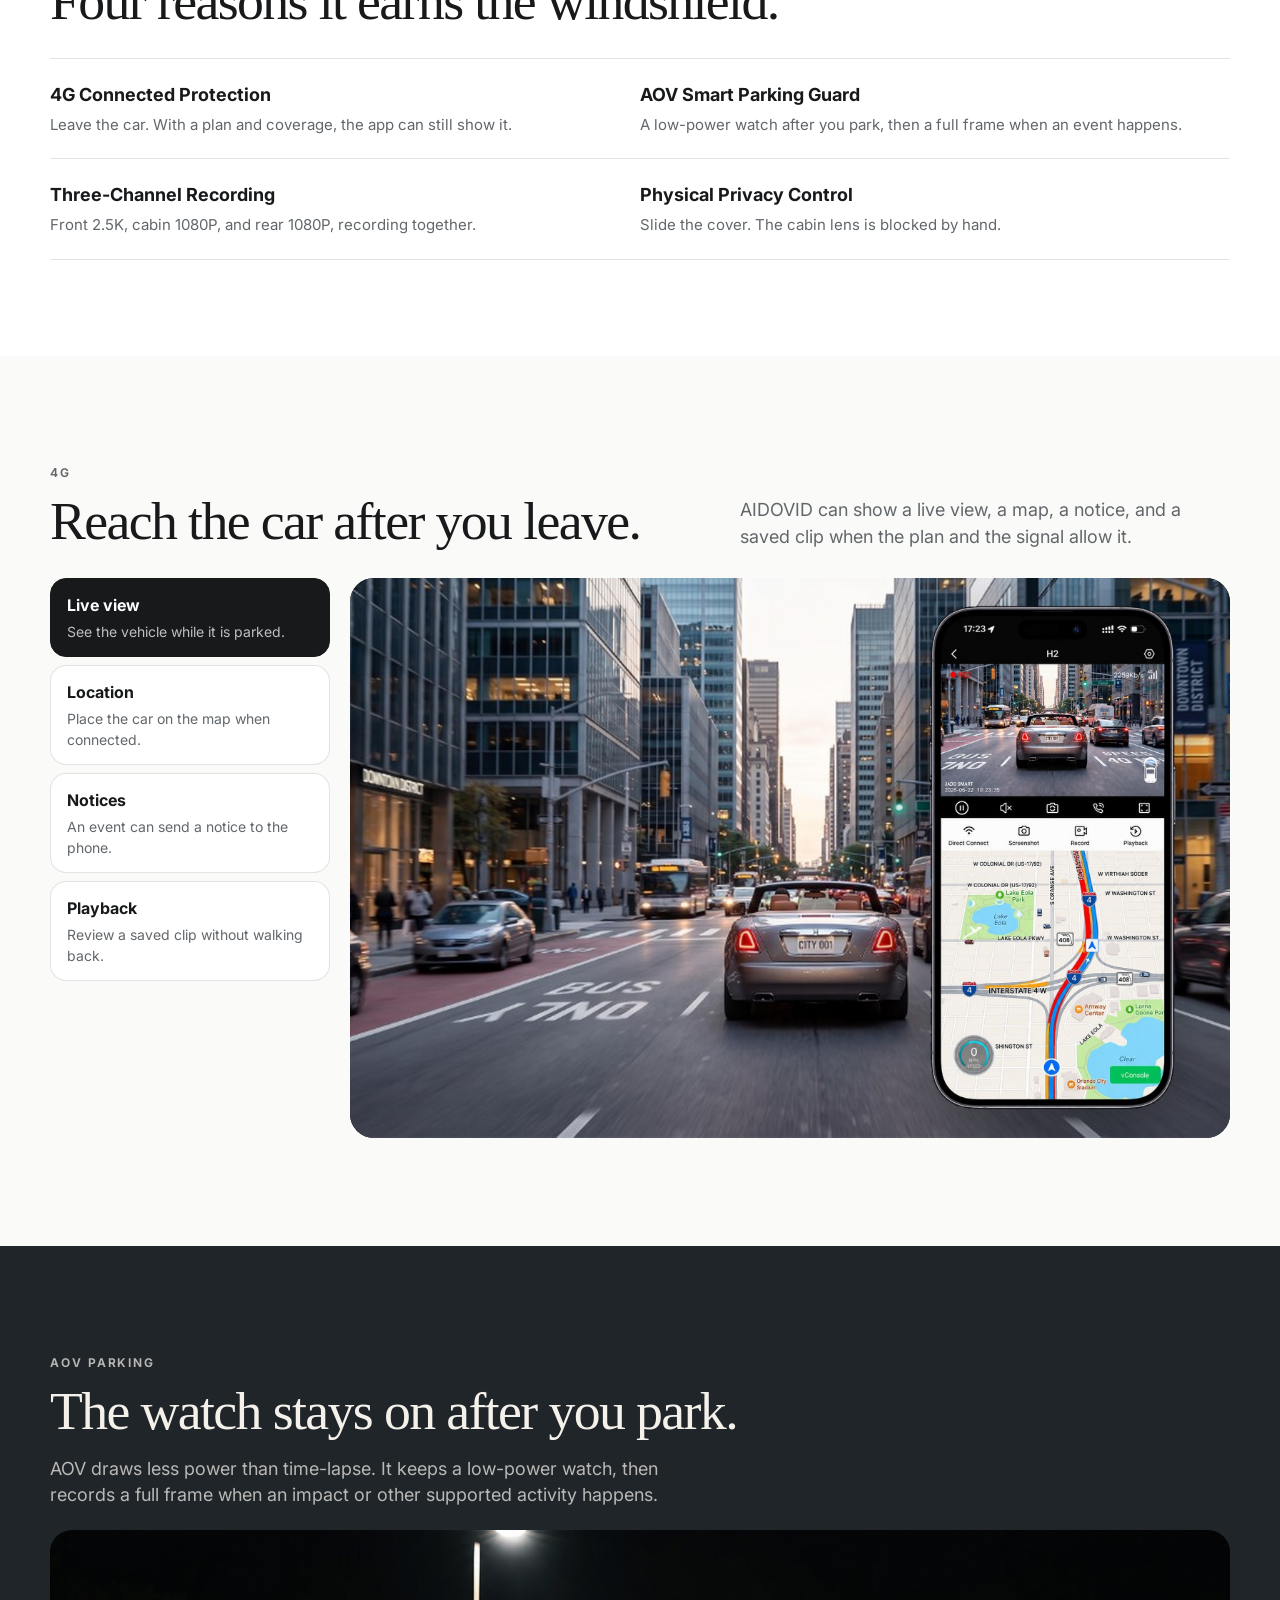
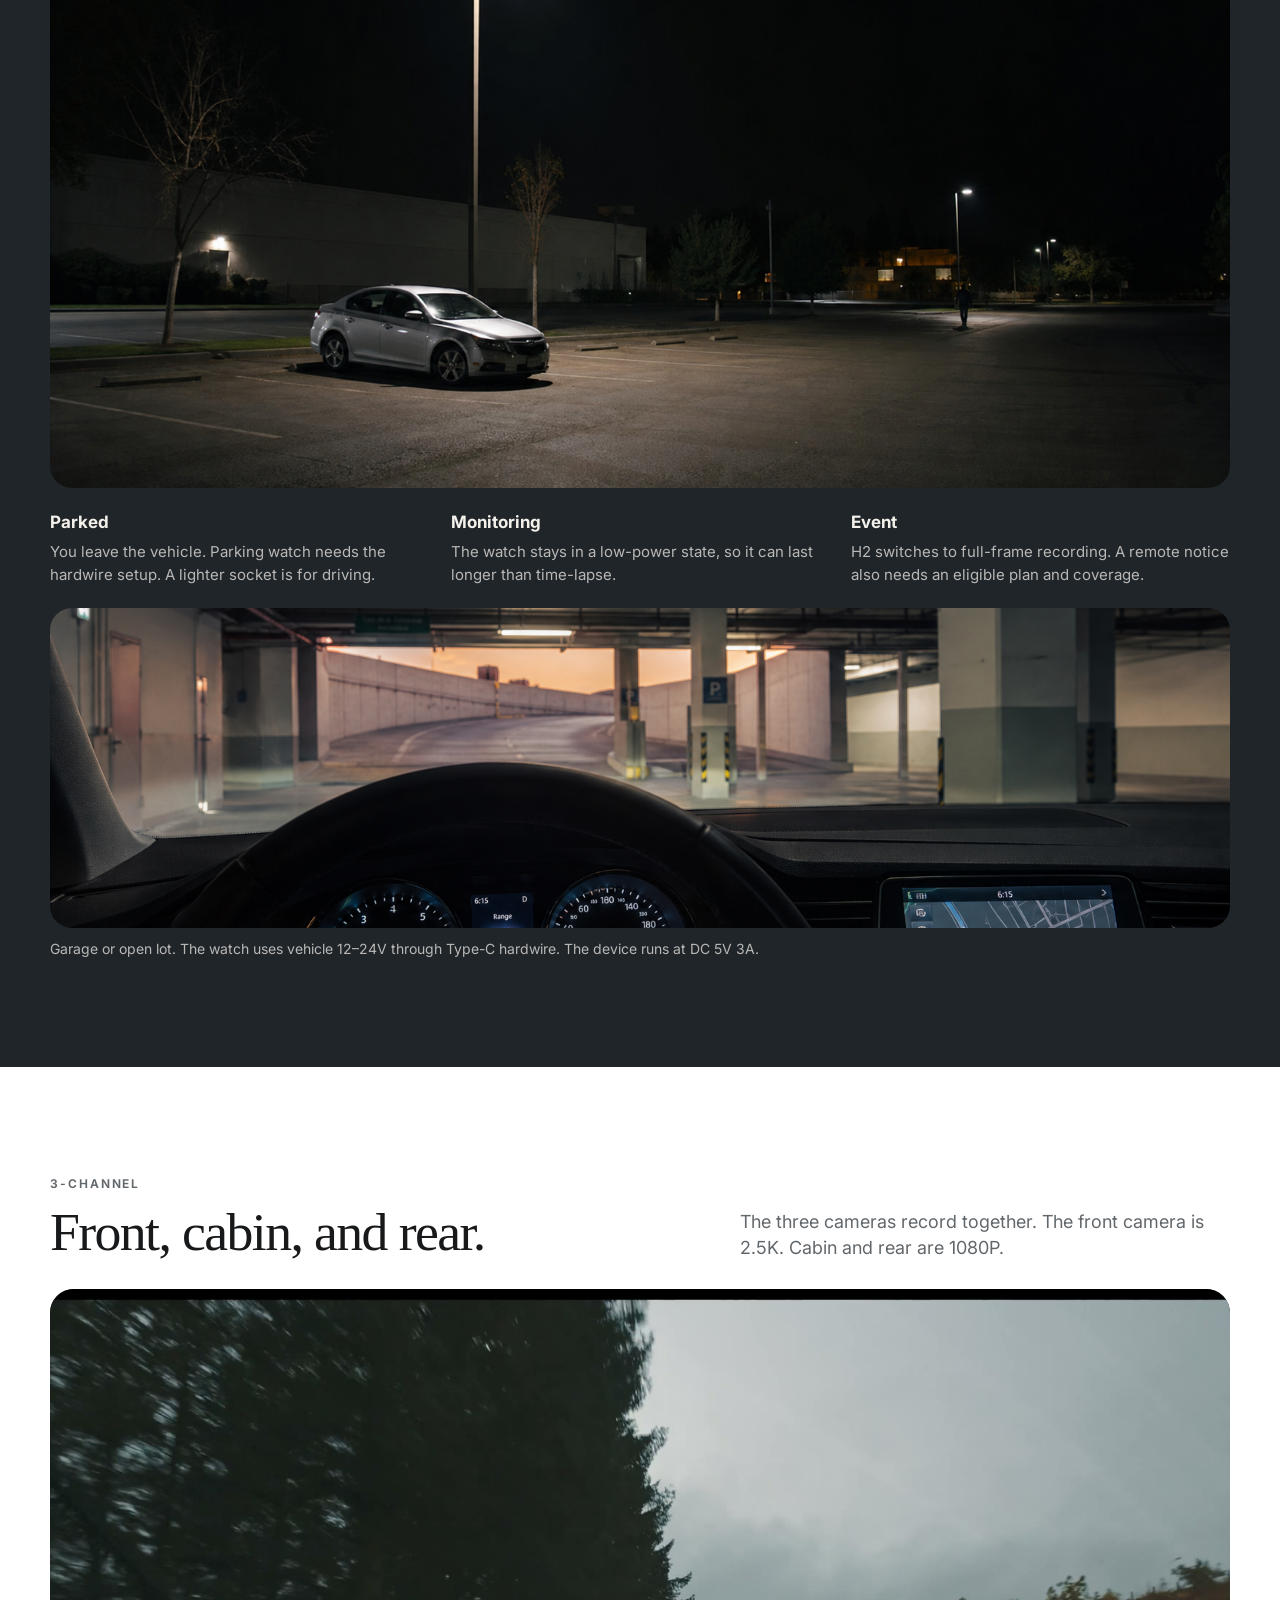
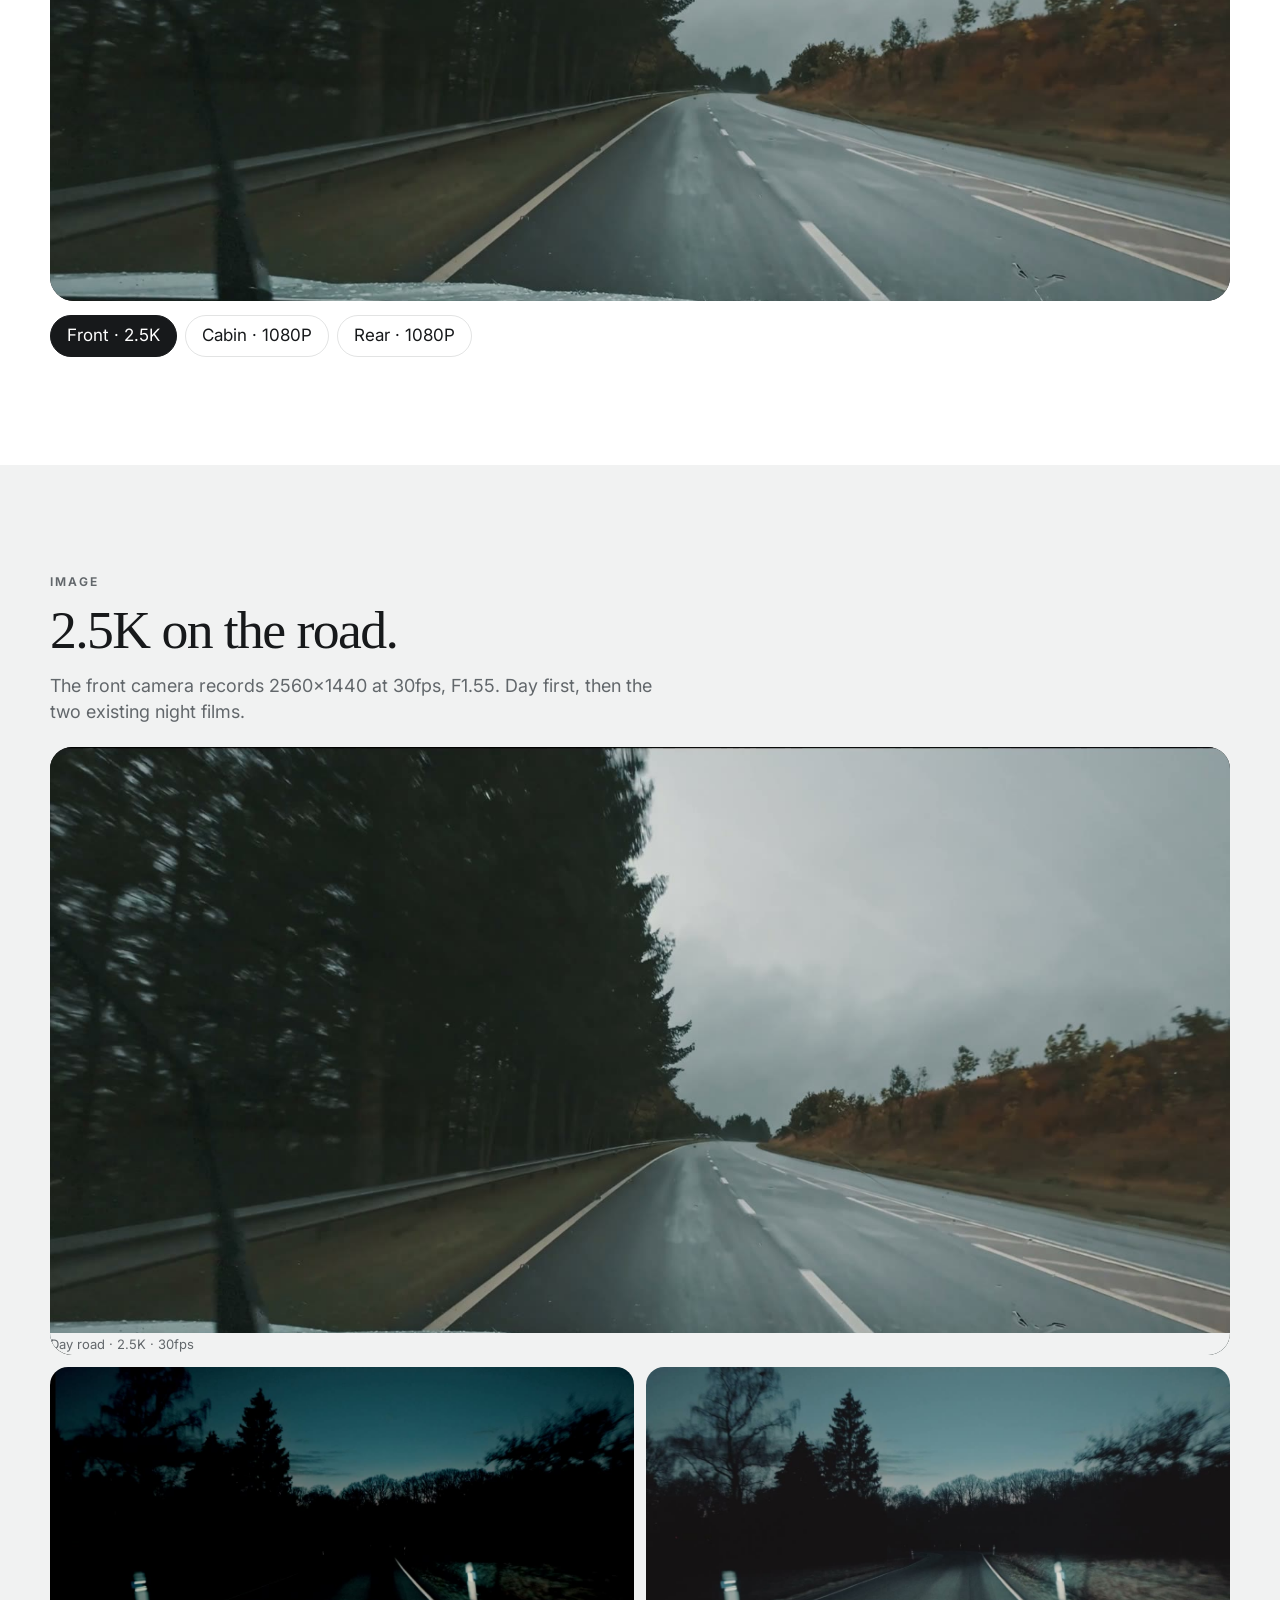
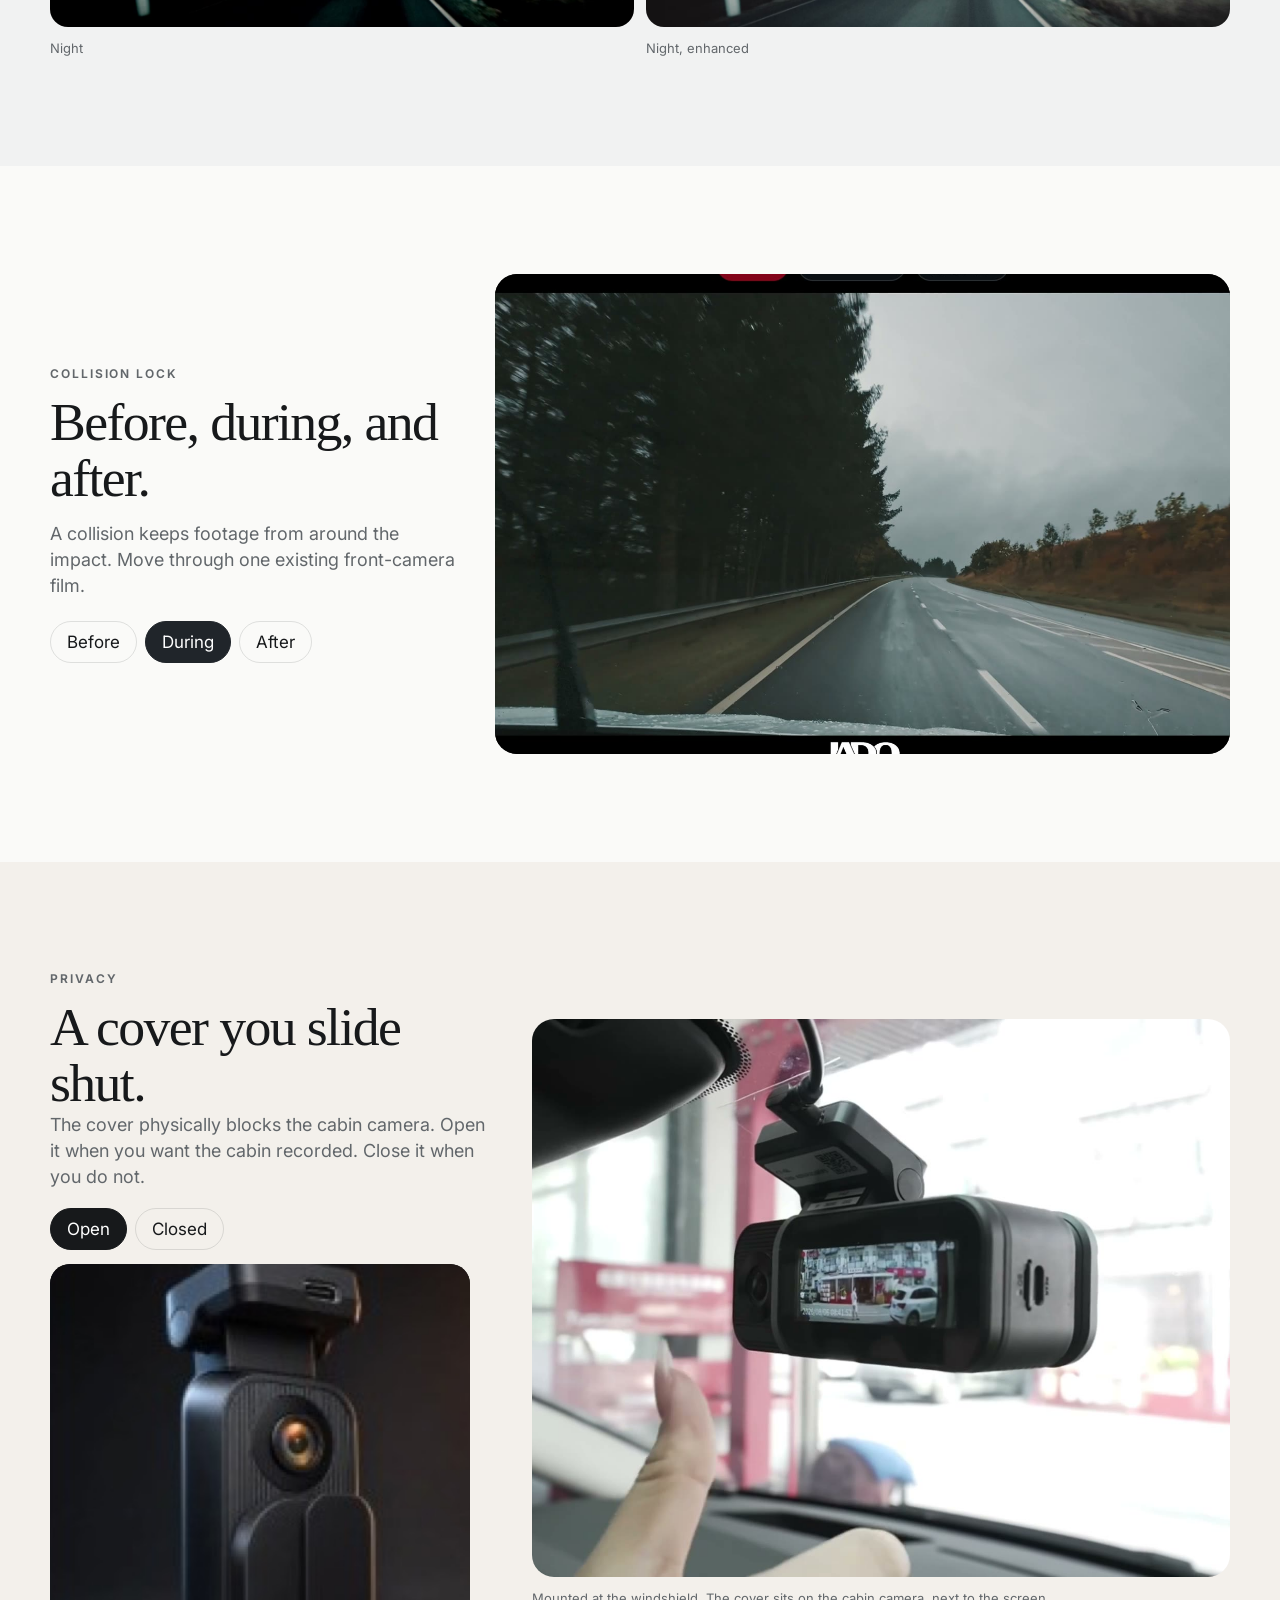
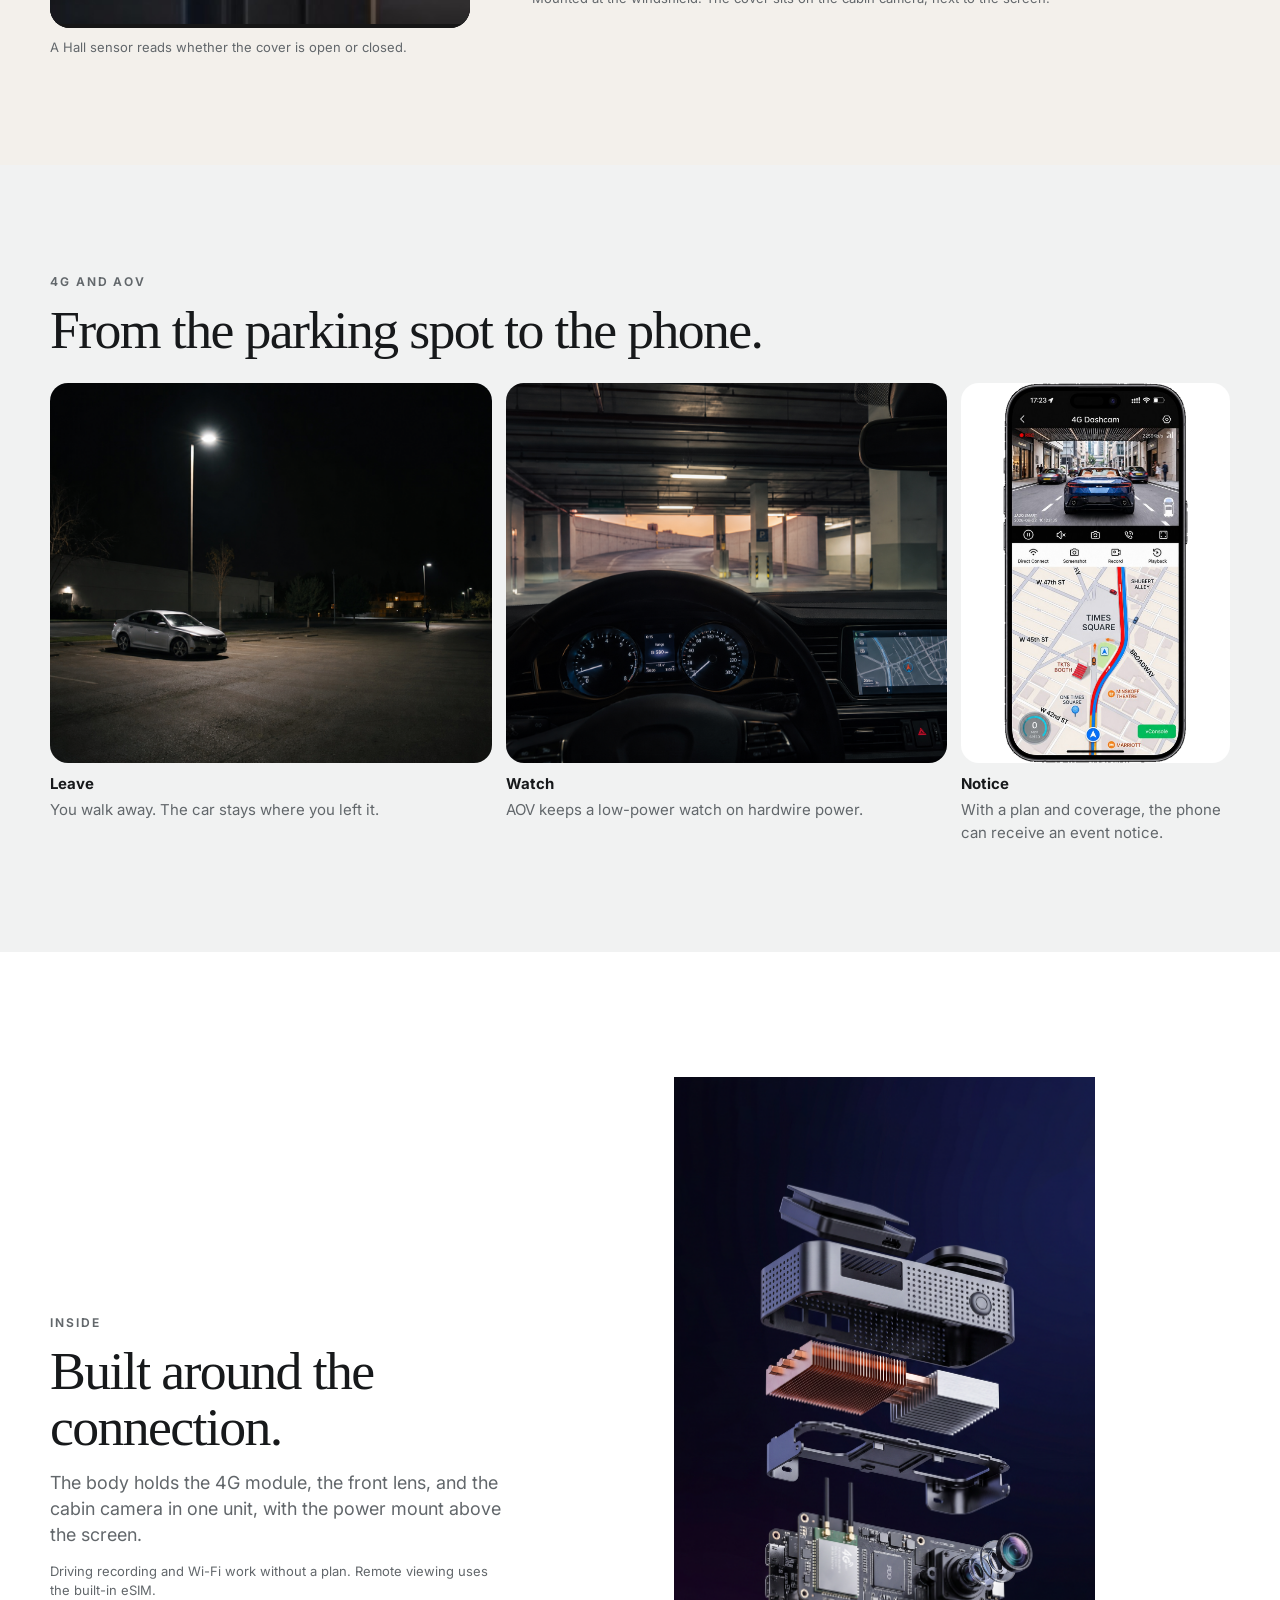
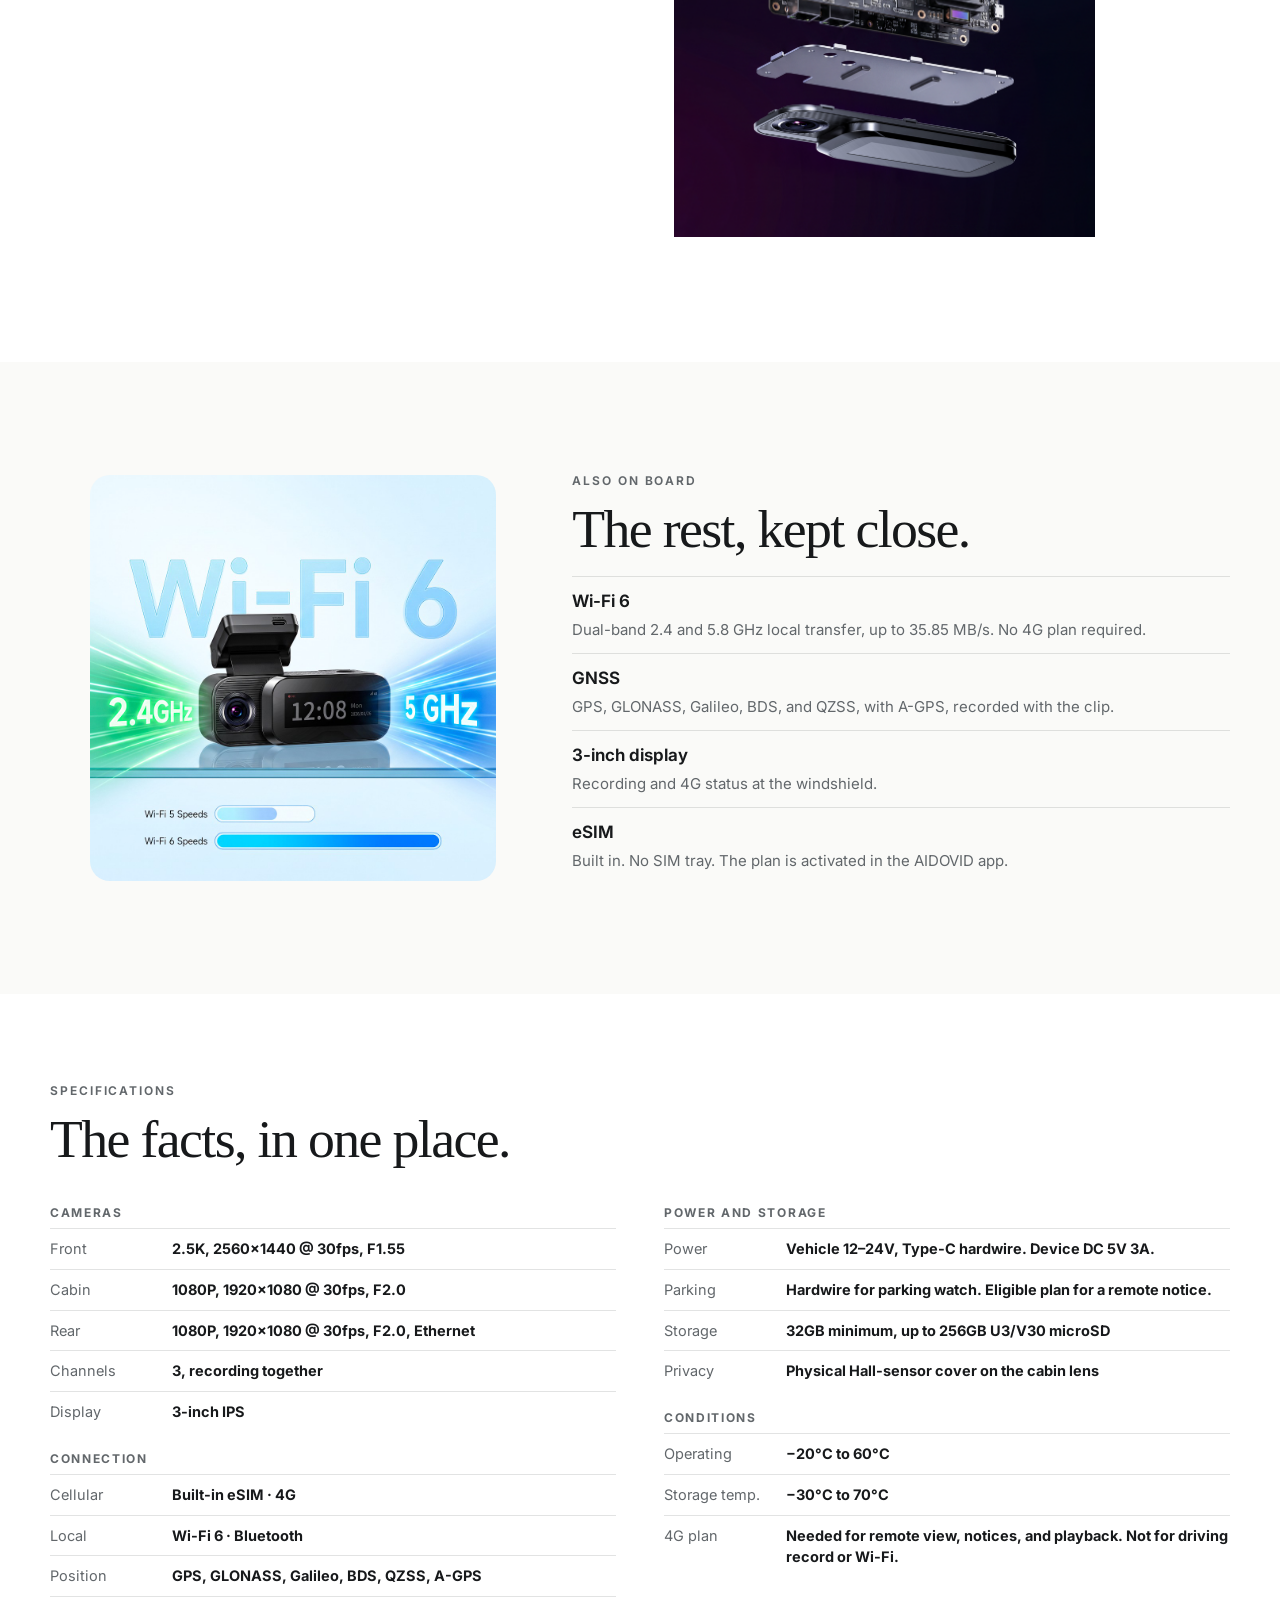
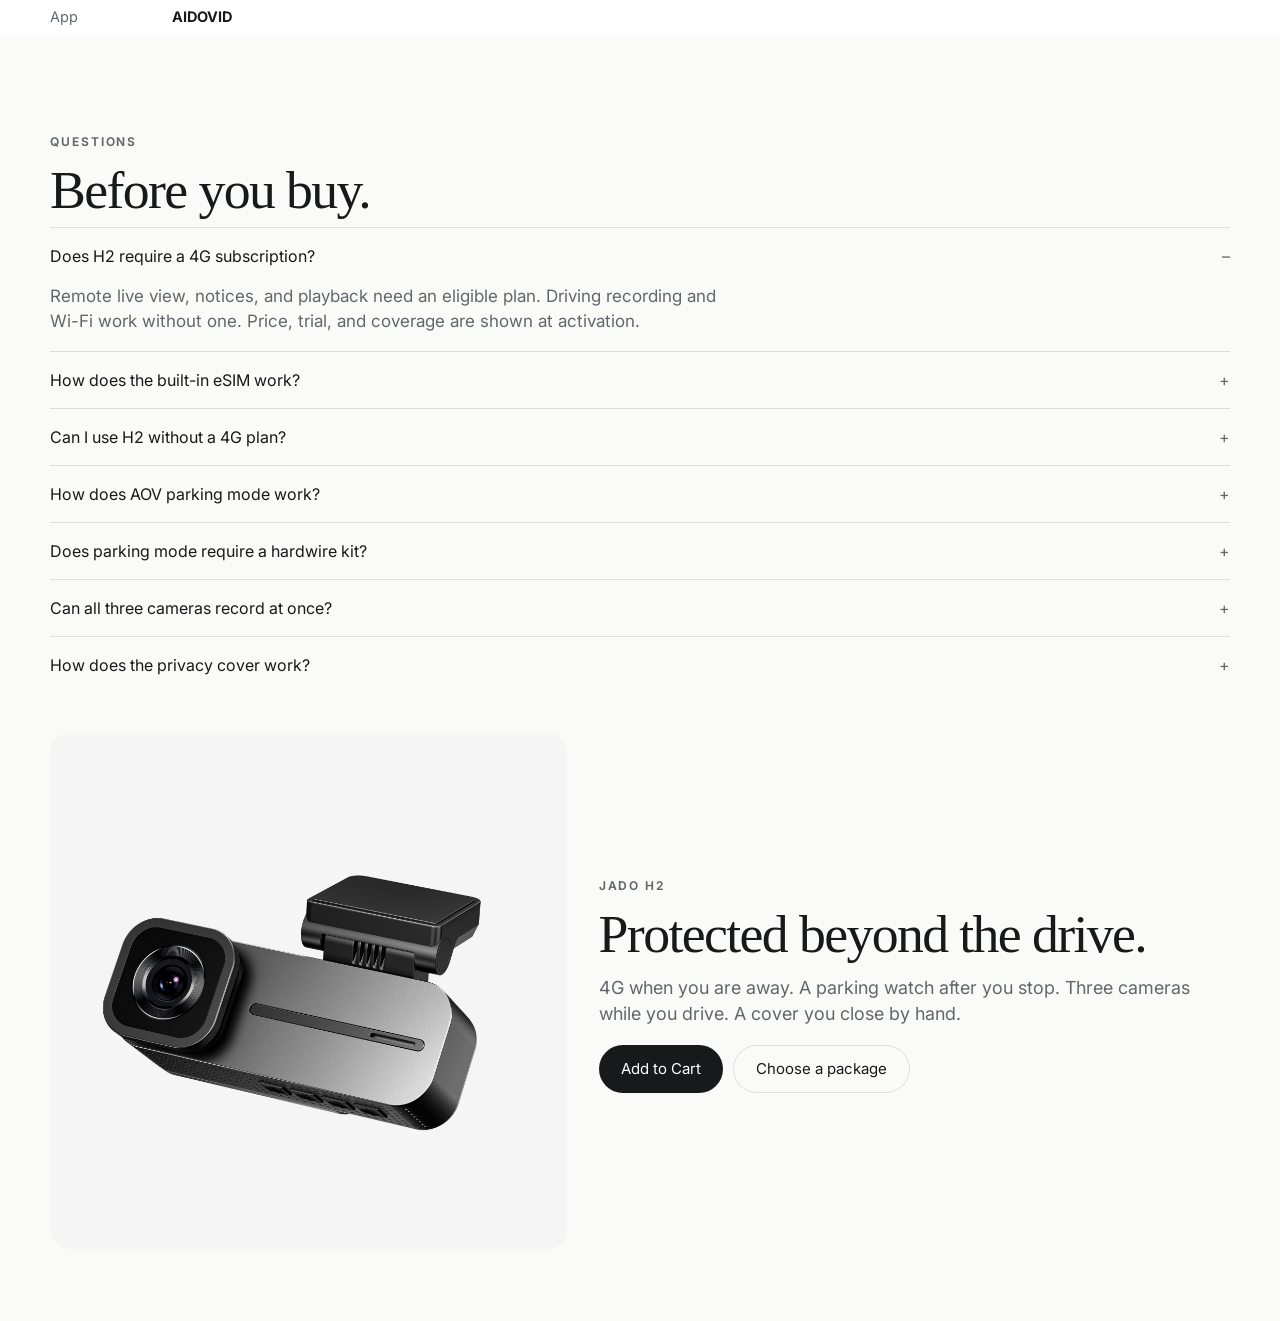
==== commit 29afcc07: "Reorder the H2 preview around the old product films and photos. The page keeps the live package pric" ====
--- a/preview/h2-v2/index.html
+++ b/preview/h2-v2/index.html
@@ -8,7 +8,7 @@
   <link rel="preconnect" href="https://fonts.googleapis.com">
   <link rel="preconnect" href="https://fonts.gstatic.com" crossorigin>
   <link href="https://fonts.googleapis.com/css2?family=Inter:wght@430;520;650&display=swap" rel="stylesheet">
-  <link rel="stylesheet" href="../../assets/preview-h2-v2.css?v=20261016g">
+  <link rel="stylesheet" href="../../assets/preview-h2-v2.css?v=20261016h">
 </head>
 <body>
   <div class="preview-bar">
@@ -17,25 +17,20 @@
   </div>
 
   <header class="hero">
-    <div class="wrap hero-copy reveal">
+    <div class="wrap hero-copy">
       <p class="eyebrow">JADO H2 · 4G Connected Dash Cam</p>
-      <h1>Connected Beyond the Drive.</h1>
-      <p class="lede">A 4G-connected, 3-channel dash cam built to keep you connected to your vehicle — on the road and while parked.</p>
-      <p class="highlights">
-        <span>4G Connected</span>
-        <span>3-Channel Recording</span>
-        <span>Smart Parking Guard</span>
-      </p>
-    </div>
-    <figure class="hero-stage reveal">
-      <img src="../../assets/h2-library/h2-studio-cabin-front.png" alt="JADO H2, cabin side, with the screen, front lens, and power mount">
+      <h1>Connected beyond the drive.</h1>
+      <p class="lede">Record the road, the cabin, and the rear. After you park, 4G and AOV can still keep the car within reach.</p>
+    </div>
+    <figure class="hero-stage">
+      <img src="../../assets/h2-gallery-main-02.png" alt="JADO H2 from the cabin side, with the screen, front lens, and power mount">
     </figure>
   </header>
 
   <section class="buy" id="buy" aria-label="Choose a package">
     <div class="wrap buy-panel">
       <div>
-        <h3>JADO H2</h3>
+        <h2 class="buy-title">JADO H2</h2>
         <p class="price"><span data-price>$239.00</span><small data-price-note>Includes a 64GB card</small></p>
         <div class="packages" role="radiogroup" aria-label="Choose your package">
           <button class="pkg" type="button" role="radio" data-pkg="0" aria-checked="false">
@@ -56,111 +51,95 @@
         </div>
       </div>
       <div class="buy-side">
-        <p class="lede">4G live view and event notices need an eligible plan. Driving recording and Wi-Fi do not.</p>
+        <p class="lede">Remote live view and event notices need an eligible 4G plan. Driving recording and Wi-Fi do not.</p>
         <div class="buy-actions">
           <a class="cta" data-cart href="https://jadocam.myshopify.com/cart/45546997743795:1">Add to Cart</a>
-          <a class="cta ghost" href="https://www.jadocam.com/products/h2-4g-connected-3-channel-dash-cam-esim-privacy#buy">Official page</a>
-        </div>
-        <p class="fine plan-note">Add to Cart opens the JADOCAM Shopify cart for the package selected here. Plan price and coverage are shown at activation.</p>
-      </div>
+          <a class="cta ghost" href="#specs">Specifications</a>
+        </div>
+        <p class="fine">Add to Cart opens the JADOCAM Shopify cart for the package selected here. Plan price and coverage appear at activation.</p>
+      </div>
+    </div>
+  </section>
+
+  <section class="pillars" id="reasons">
+    <div class="wrap">
+      <p class="eyebrow">Why H2</p>
+      <h2>Four reasons it earns the windshield.</h2>
+      <ol class="pillar-list">
+        <li><a href="#connected"><b>4G Connected Protection</b><span>Leave the car. With a plan and coverage, the app can still show it.</span></a></li>
+        <li><a href="#parking"><b>AOV Smart Parking Guard</b><span>A low-power watch after you park, then a full frame when an event happens.</span></a></li>
+        <li><a href="#views"><b>Three-Channel Recording</b><span>Front 2.5K, cabin 1080P, and rear 1080P, recording together.</span></a></li>
+        <li><a href="#privacy"><b>Physical Privacy Control</b><span>Slide the cover. The cabin lens is blocked by hand.</span></a></li>
+      </ol>
     </div>
   </section>
 
   <section class="reach" id="connected" data-view="live">
-    <div class="wrap reach-grid">
-      <div>
-        <p class="eyebrow">4G</p>
-        <h2>Your Car. Always Within Reach.</h2>
-        <p class="lede">Leave the car. With coverage and an eligible plan, the AIDOVID app can still show the vehicle, a notice, and a saved clip.</p>
+    <div class="wrap">
+      <div class="kicker">
+        <div>
+          <p class="eyebrow">4G</p>
+          <h2>Reach the car after you leave.</h2>
+        </div>
+        <p class="lede">AIDOVID can show a live view, a map, a notice, and a saved clip when the plan and the signal allow it.</p>
+      </div>
+      <div class="reach-layout">
         <div class="reach-nav" role="tablist" aria-label="Connected features">
           <button type="button" class="is-on" data-view="live" role="tab" aria-selected="true"><b>Live view</b><span>See the vehicle while it is parked.</span></button>
           <button type="button" data-view="location" role="tab" aria-selected="false"><b>Location</b><span>Place the car on the map when connected.</span></button>
           <button type="button" data-view="alerts" role="tab" aria-selected="false"><b>Notices</b><span>An event can send a notice to the phone.</span></button>
-          <button type="button" data-view="playback" role="tab" aria-selected="false"><b>Playback</b><span>Review a saved clip without going back to the car.</span></button>
-        </div>
-      </div>
-      <div class="reach-stage">
-        <figure class="reach-shot is-on" data-shot="live">
-          <img class="reach-bg" src="../../assets/h2-reach-live-bg-20260828v1.jpg" alt="A street scene used behind the live-view phone">
-          <img class="reach-phone" src="../../assets/h2-reach-live-app-20260828v1.png" alt="Existing AIDOVID image showing a live view and a map">
-        </figure>
-        <figure class="reach-shot" data-shot="location">
-          <img class="reach-bg" src="../../assets/h2-reach-location-bg-20260828v6.jpg" alt="">
-          <img class="reach-phone" src="../../assets/h2-reach-location-app-20260828v9.png" alt="Existing app image showing the vehicle on a map">
-        </figure>
-        <figure class="reach-shot" data-shot="alerts">
-          <img class="reach-bg" src="../../assets/h2-reach-alerts-bg-20260829v1.jpg" alt="">
-          <img class="reach-phone" src="../../assets/h2-reach-alerts-app-20260829v1.png" alt="Existing app image showing an event notice">
-        </figure>
-        <figure class="reach-shot" data-shot="playback">
-          <img class="reach-bg" src="../../assets/h2-reach-playback-bg-20260828v1.jpg" alt="">
-          <img class="reach-phone" src="../../assets/h2-reach-playback-app-20260828v1.png" alt="Existing app image showing clip playback">
-        </figure>
-      </div>
-    </div>
-  </section>
-
-  <section class="section" id="parking">
+          <button type="button" data-view="playback" role="tab" aria-selected="false"><b>Playback</b><span>Review a saved clip without walking back.</span></button>
+        </div>
+        <div class="reach-stage">
+          <figure class="reach-shot is-on" data-shot="live">
+            <img class="reach-bg" src="../../assets/h2-reach-live-bg-20260828v1.jpg" alt="A street scene behind the live-view phone">
+            <img class="reach-phone" src="../../assets/h2-reach-live-app-20260828v1.png" alt="Existing AIDOVID image showing a live view">
+          </figure>
+          <figure class="reach-shot" data-shot="location">
+            <img class="reach-bg" src="../../assets/h2-reach-location-bg-20260828v6.jpg" alt="">
+            <img class="reach-phone" src="../../assets/h2-reach-location-app-20260828v9.png" alt="Existing app image showing the vehicle on a map">
+          </figure>
+          <figure class="reach-shot" data-shot="alerts">
+            <img class="reach-bg" src="../../assets/h2-reach-alerts-bg-20260829v1.jpg" alt="">
+            <img class="reach-phone" src="../../assets/h2-reach-alerts-app-20260829v1.png" alt="Existing app image showing an event notice">
+          </figure>
+          <figure class="reach-shot" data-shot="playback">
+            <img class="reach-bg" src="../../assets/h2-reach-playback-bg-20260828v1.jpg" alt="">
+            <img class="reach-phone" src="../../assets/h2-reach-playback-app-20260828v1.png" alt="Existing app image showing clip playback">
+          </figure>
+        </div>
+      </div>
+    </div>
+  </section>
+
+  <section class="parking" id="parking">
+    <div class="wrap">
+      <p class="eyebrow">AOV parking</p>
+      <h2>The watch stays on after you park.</h2>
+      <p class="lede park-lede">AOV draws less power than time-lapse. It keeps a low-power watch, then records a full frame when an impact or other supported activity happens.</p>
+      <figure class="park-hero">
+        <img src="../../assets/day-h2-scene05-night-v2.jpg" alt="A car parked in an open lot at night">
+      </figure>
+      <ol class="steps">
+        <li><b>Parked</b><p>You leave the vehicle. Parking watch needs the hardwire setup. A lighter socket is for driving.</p></li>
+        <li><b>Monitoring</b><p>The watch stays in a low-power state, so it can last longer than time-lapse.</p></li>
+        <li><b>Event</b><p>H2 switches to full-frame recording. A remote notice also needs an eligible plan and coverage.</p></li>
+      </ol>
+      <figure class="park-second">
+        <img src="../../assets/day-h2-scene01-garage.jpg" alt="A view from the driver's seat in a parking garage at dusk">
+        <figcaption>Garage or open lot. The watch uses vehicle 12–24V through Type-C hardwire. The device runs at DC 5V 3A.</figcaption>
+      </figure>
+    </div>
+  </section>
+
+  <section class="views" id="views">
     <div class="wrap">
       <div class="kicker">
         <div>
-          <p class="eyebrow">AOV parking</p>
-          <h2>Protection Doesn't Stop When You Park.</h2>
-        </div>
-        <p class="lede">After you walk away, AOV keeps a low-power watch. A full frame is recorded when an event happens.</p>
-      </div>
-      <div class="aov-pair">
-        <figure>
-          <img src="../../assets/day-h2-scene01-garage-wide.jpg" alt="A car parked in a garage">
-          <figcaption>At the garage</figcaption>
-        </figure>
-        <figure>
-          <img src="../../assets/day-h2-scene05-night-wide.jpg" alt="A car parked in an open lot at night">
-          <figcaption>After dark</figcaption>
-        </figure>
-      </div>
-      <div class="stages">
-        <div><strong>1 · Parked</strong><p>You leave the vehicle. Parking watch needs the hardwire setup. A lighter socket is for driving.</p></div>
-        <div><strong>2 · Monitoring</strong><p>AOV draws less power than time-lapse, so the watch can last longer.</p></div>
-        <div><strong>3 · Event response</strong><p>On an impact, or other activity it is set to answer, H2 switches to full-frame recording.</p></div>
-      </div>
-      <details class="more">
-        <summary>Power and plan conditions</summary>
-        <p>Parking watch uses vehicle 12–24V through Type-C hardwire. The device runs at DC 5V 3A. A remote notice also needs an eligible 4G plan and coverage.</p>
-      </details>
-    </div>
-  </section>
-
-  <section class="section lock" id="lock">
-    <div class="wrap">
-      <div class="kicker">
-        <div>
-          <p class="eyebrow">Collision lock</p>
-          <h2>The moments around an impact stay.</h2>
-        </div>
-        <p class="lede">A collision keeps footage from before, during, and after. Move through one existing front-camera film.</p>
-      </div>
-      <figure class="lock-stage">
-        <video data-lock-film muted playsinline preload="metadata" poster="../../assets/h2-road-test-film-v2-poster-20260729.jpg">
-          <source src="../../assets/h2-road-test-film-v2-20260729.mp4" type="video/mp4">
-        </video>
-      </figure>
-      <div class="lock-nav" role="tablist" aria-label="Moments in the saved clip">
-        <button type="button" data-when="before">Before</button>
-        <button type="button" class="is-on" data-when="during">During</button>
-        <button type="button" data-when="after">After</button>
-      </div>
-    </div>
-  </section>
-
-  <section class="section views" id="views">
-    <div class="wrap">
-      <div class="kicker">
-        <div>
           <p class="eyebrow">3-channel</p>
-          <h2>Three Views. One Complete Picture.</h2>
-        </div>
-        <p class="lede">Front, cabin, and rear record together. The front camera is 2.5K. Cabin and rear are 1080P.</p>
+          <h2>Front, cabin, and rear.</h2>
+        </div>
+        <p class="lede">The three cameras record together. The front camera is 2.5K. Cabin and rear are 1080P.</p>
       </div>
       <div class="channel" data-channel="front">
         <div class="channel-stage">
@@ -181,20 +160,16 @@
     </div>
   </section>
 
-  <section class="section" id="clarity">
-    <div class="wrap">
-      <div class="kicker">
-        <div>
-          <p class="eyebrow">Image</p>
-          <h2>Clarity Where It Matters.</h2>
-        </div>
-        <p class="lede">The front camera records 2.5K at 30fps. Day road, then the two existing night films.</p>
-      </div>
+  <section class="clarity" id="clarity">
+    <div class="wrap">
+      <p class="eyebrow">Image</p>
+      <h2>2.5K on the road.</h2>
+      <p class="lede">The front camera records 2560×1440 at 30fps, F1.55. Day first, then the two existing night films.</p>
       <figure class="day-film">
         <video autoplay muted loop playsinline preload="metadata" poster="../../assets/h2-road-test-film-v2-poster-20260729.jpg">
           <source src="../../assets/h2-road-test-film-v2-20260729.mp4" type="video/mp4">
         </video>
-        <figcaption>Day road · 2.5K</figcaption>
+        <figcaption>Day road · 2.5K · 30fps</figcaption>
       </figure>
       <div class="night-pair">
         <figure>
@@ -213,64 +188,108 @@
     </div>
   </section>
 
-  <section class="section privacy" id="privacy">
+  <section class="lock" id="lock">
+    <div class="wrap lock-grid">
+      <div>
+        <p class="eyebrow">Collision lock</p>
+        <h2>Before, during, and after.</h2>
+        <p class="lede">A collision keeps footage from around the impact. Move through one existing front-camera film.</p>
+        <div class="lock-nav" role="tablist" aria-label="Moments in the saved clip">
+          <button type="button" data-when="before">Before</button>
+          <button type="button" class="is-on" data-when="during">During</button>
+          <button type="button" data-when="after">After</button>
+        </div>
+      </div>
+      <figure class="lock-stage">
+        <video data-lock-film muted playsinline preload="metadata" poster="../../assets/h2-road-test-film-v2-poster-20260729.jpg">
+          <source src="../../assets/h2-road-test-film-v2-20260729.mp4" type="video/mp4">
+        </video>
+      </figure>
+    </div>
+  </section>
+
+  <section class="privacy" id="privacy">
     <div class="wrap privacy-layout">
       <div>
         <p class="eyebrow">Privacy</p>
-        <h2>Privacy You Can Control.</h2>
-        <p class="lede">Slide the cover to physically block the cabin camera.</p>
+        <h2>A cover you slide shut.</h2>
+        <p class="lede">The cover physically blocks the cabin camera. Open it when you want the cabin recorded. Close it when you do not.</p>
         <div class="switcher" role="group" aria-label="Privacy cover state">
           <button type="button" class="is-on" data-privacy="open">Open</button>
           <button type="button" data-privacy="closed">Closed</button>
         </div>
+        <figure class="macro">
+          <img data-macro src="../../assets/h2-privacy-slide-open.jpg" alt="H2 cabin camera with the privacy cover open">
+          <figcaption data-macro-cap>Open — cabin lens uncovered</figcaption>
+        </figure>
         <p class="fine">A Hall sensor reads whether the cover is open or closed.</p>
       </div>
-      <figure class="macro">
-        <img data-macro src="../../assets/h2-privacy-slide-open.jpg" alt="H2 cabin camera with the privacy cover open">
-        <figcaption data-macro-cap>Open — cabin lens uncovered</figcaption>
-      </figure>
-    </div>
-    <div class="wrap cabin-film">
-      <video autoplay muted loop playsinline preload="metadata" poster="../../assets/h2-privacy-cabin-poster-20260815.jpg">
-        <source src="../../assets/h2-privacy-cabin-20260815.mp4" type="video/mp4">
-      </video>
-      <p class="fine">The cover sits on the cabin camera, next to the screen.</p>
-    </div>
-  </section>
-
-  <section class="section" id="essentials" style="padding-top:0">
-    <div class="wrap">
-      <div class="kicker">
-        <div>
-          <p class="eyebrow">Also on board</p>
-          <h2>The rest, kept quiet.</h2>
-        </div>
-      </div>
-      <div class="essentials">
-        <article>
-          <h3>Wi-Fi 6</h3>
-          <p>Dual-band local transfer, up to 35.85 MB/s. No 4G plan required.</p>
-        </article>
-        <article>
-          <h3>GNSS</h3>
-          <p>GPS, GLONASS, Galileo, BDS, and QZSS, with A-GPS, recorded with the clip.</p>
-        </article>
-        <article>
-          <h3>3-inch display</h3>
-          <p>Status at the windshield, including recording and 4G.</p>
-        </article>
-        <article>
-          <h3>eSIM</h3>
-          <p>Built in. No SIM tray. The plan is activated in the app.</p>
-        </article>
-      </div>
-    </div>
-  </section>
-
-  <section class="section specs" id="specs">
+      <figure class="cabin-film">
+        <video autoplay muted loop playsinline preload="metadata" poster="../../assets/h2-privacy-cabin-poster-20260815.jpg">
+          <source src="../../assets/h2-privacy-cabin-20260815.mp4" type="video/mp4">
+        </video>
+        <figcaption>Mounted at the windshield. The cover sits on the cabin camera, next to the screen.</figcaption>
+      </figure>
+    </div>
+  </section>
+
+  <section class="together" id="together">
+    <div class="wrap">
+      <p class="eyebrow">4G and AOV</p>
+      <h2>From the parking spot to the phone.</h2>
+      <div class="story">
+        <figure>
+          <img src="../../assets/day-h2-scene05-night-v2.jpg" alt="A parked car at night">
+          <figcaption><b>Leave</b> You walk away. The car stays where you left it.</figcaption>
+        </figure>
+        <figure>
+          <img src="../../assets/day-h2-scene01-garage.jpg" alt="Inside a parking garage at dusk">
+          <figcaption><b>Watch</b> AOV keeps a low-power watch on hardwire power.</figcaption>
+        </figure>
+        <figure class="story-phone">
+          <img src="../../assets/h2-reach-alerts-app-20260829v1.png" alt="Existing app image of an event notice">
+          <figcaption><b>Notice</b> With a plan and coverage, the phone can receive an event notice.</figcaption>
+        </figure>
+      </div>
+    </div>
+  </section>
+
+  <section class="inside" id="inside">
+    <div class="wrap inside-grid">
+      <div>
+        <p class="eyebrow">Inside</p>
+        <h2>Built around the connection.</h2>
+        <p class="lede">The body holds the 4G module, the front lens, and the cabin camera in one unit, with the power mount above the screen.</p>
+        <p class="fine">Driving recording and Wi-Fi work without a plan. Remote viewing uses the built-in eSIM.</p>
+      </div>
+      <figure>
+        <img src="../../assets/h2-internal-exploded-20260811.jpg" alt="Exploded view of the H2 body, showing the lenses, board, and mount">
+      </figure>
+    </div>
+  </section>
+
+  <section class="essentials" id="essentials">
+    <div class="wrap essentials-grid">
+      <figure>
+        <img src="../../assets/h2-gallery-wifi6.jpg" alt="H2 with Wi-Fi 6 dual-band markings, 2.4 GHz and 5 GHz">
+      </figure>
+      <div>
+        <p class="eyebrow">Also on board</p>
+        <h2>The rest, kept close.</h2>
+        <dl class="facts">
+          <div><dt>Wi-Fi 6</dt><dd>Dual-band 2.4 and 5.8 GHz local transfer, up to 35.85 MB/s. No 4G plan required.</dd></div>
+          <div><dt>GNSS</dt><dd>GPS, GLONASS, Galileo, BDS, and QZSS, with A-GPS, recorded with the clip.</dd></div>
+          <div><dt>3-inch display</dt><dd>Recording and 4G status at the windshield.</dd></div>
+          <div><dt>eSIM</dt><dd>Built in. No SIM tray. The plan is activated in the AIDOVID app.</dd></div>
+        </dl>
+      </div>
+    </div>
+  </section>
+
+  <section class="specs" id="specs">
     <div class="wrap">
       <p class="eyebrow">Specifications</p>
-      <h2 class="serif" style="font-size:clamp(32px,4vw,48px)">The facts, in one place.</h2>
+      <h2>The facts, in one place.</h2>
       <div class="spec-grid">
         <div>
           <h3>Cameras</h3>
@@ -288,7 +307,7 @@
         <div>
           <h3>Power and storage</h3>
           <div class="spec-row"><span>Power</span><b>Vehicle 12–24V, Type-C hardwire. Device DC 5V 3A.</b></div>
-          <div class="spec-row"><span>Parking</span><b>Hardwire for parking watch. Eligible plan for remote notice.</b></div>
+          <div class="spec-row"><span>Parking</span><b>Hardwire for parking watch. Eligible plan for a remote notice.</b></div>
           <div class="spec-row"><span>Storage</span><b>32GB minimum, up to 256GB U3/V30 microSD</b></div>
           <div class="spec-row"><span>Privacy</span><b>Physical Hall-sensor cover on the cabin lens</b></div>
           <h3>Conditions</h3>
@@ -300,18 +319,18 @@
     </div>
   </section>
 
-  <section class="section" id="faq">
+  <section class="faq" id="faq">
     <div class="wrap">
       <p class="eyebrow">Questions</p>
       <h2>Before you buy.</h2>
-      <div class="faq" style="margin-top:8px">
+      <div class="faq-list">
         <details open>
           <summary>Does H2 require a 4G subscription?</summary>
           <p>Remote live view, notices, and playback need an eligible plan. Driving recording and Wi-Fi work without one. Price, trial, and coverage are shown at activation.</p>
         </details>
         <details>
           <summary>How does the built-in eSIM work?</summary>
-          <p>There is no SIM tray. A data plan is activated in the app. Coverage and plan terms still apply.</p>
+          <p>There is no SIM tray. A data plan is activated in the AIDOVID app. Coverage and plan terms still apply.</p>
         </details>
         <details>
           <summary>Can I use H2 without a 4G plan?</summary>
@@ -323,7 +342,7 @@
         </details>
         <details>
           <summary>Does parking mode require a hardwire kit?</summary>
-          <p>Yes. Parking watch needs vehicle 12–24V through Type-C hardwire. The device runs at DC 5V 3A.</p>
+          <p>Yes. Parking watch needs vehicle 12–24V through Type-C hardwire. The device runs at DC 5V 3A. A lighter socket is for driving.</p>
         </details>
         <details>
           <summary>Can all three cameras record at once?</summary>
@@ -335,16 +354,16 @@
         </details>
       </div>
       <div class="closing">
+        <img src="../../assets/h2-gallery-main-03.png" alt="JADO H2 from the road-facing side">
         <div>
           <p class="eyebrow">JADO H2</p>
           <h2>Protected beyond the drive.</h2>
-          <p class="lede">4G when you are away. A parking watch after the engine stops. Three cameras while you drive. A cover you can close by hand.</p>
+          <p class="lede">4G when you are away. A parking watch after you stop. Three cameras while you drive. A cover you close by hand.</p>
           <div class="buy-actions">
             <a class="cta" data-cart href="https://jadocam.myshopify.com/cart/45546997743795:1">Add to Cart</a>
             <a class="cta ghost" href="#buy">Choose a package</a>
           </div>
         </div>
-        <img src="../../assets/h2-gallery-main-02.png" alt="JADO H2, front view">
       </div>
     </div>
   </section>
@@ -356,6 +375,6 @@
     </div>
     <a class="cta" data-cart href="https://jadocam.myshopify.com/cart/45546997743795:1">Add to Cart</a>
   </div>
-  <script src="../../assets/preview-h2-v2.js?v=20261016f"></script>
+  <script src="../../assets/preview-h2-v2.js?v=20261016h"></script>
 </body>
 </html>
--- a/assets/preview-h2-v2.css
+++ b/assets/preview-h2-v2.css
@@ -1,14 +1,14 @@
 /* JADO H2 V2 preview. Not the live product page. */
 :root {
-  --ink: #1a1916;
-  --muted: #5c574f;
-  --faint: #8a847a;
-  --line: rgba(26, 25, 22, 0.12);
-  --paper: #f6f4f0;
-  --paper-2: #ece8e1;
-  --white: #fffcf8;
-  --dark: #121417;
-  --max: 1200px;
+  --ink: #17191b;
+  --muted: #62676b;
+  --line: rgba(23, 25, 27, 0.12);
+  --paper: #fafaf8;
+  --white: #ffffff;
+  --gray: #f1f2f2;
+  --warm: #f3f0eb;
+  --dark: #20252a;
+  --max: 1180px;
   --pad: clamp(20px, 4vw, 48px);
   --serif: "Iowan Old Style", "Palatino Linotype", Palatino, Georgia, serif;
   --sans: Inter, "Helvetica Neue", Helvetica, Arial, sans-serif;
@@ -23,27 +23,33 @@
   font-family: var(--sans);
   font-size: 17px;
   line-height: 1.5;
-  text-rendering: optimizeLegibility;
 }
 img, video { max-width: 100%; display: block; }
-button, input { font: inherit; }
+button { font: inherit; color: inherit; }
 a { color: inherit; }
-h1, h2, .serif { font-family: var(--serif); font-weight: 500; letter-spacing: -0.03em; }
-h1 { margin: 0; font-size: clamp(46px, 6vw, 84px); line-height: 0.96; }
-h2 { margin: 0; font-size: clamp(36px, 4.4vw, 60px); line-height: 1.02; }
+h1, h2 { font-family: var(--serif); font-weight: 500; letter-spacing: -0.03em; }
+h1 { margin: 0; font-size: clamp(48px, 6.4vw, 88px); line-height: 0.96; }
+h2 { margin: 0; font-size: clamp(34px, 4.2vw, 58px); line-height: 1.04; }
 p { margin: 0; }
-
 .wrap { width: min(var(--max), calc(100% - var(--pad) * 2)); margin: 0 auto; }
 .eyebrow {
-  margin: 0 0 14px;
-  color: var(--faint);
+  margin: 0 0 12px;
+  color: var(--muted);
   font-size: 12px;
   font-weight: 650;
   letter-spacing: 0.16em;
   text-transform: uppercase;
 }
 .lede { max-width: 38rem; color: var(--muted); font-size: 18px; line-height: 1.45; }
-.fine { color: var(--faint); font-size: 13px; line-height: 1.45; }
+.fine { color: var(--muted); font-size: 13px; line-height: 1.45; }
+.kicker {
+  display: grid;
+  grid-template-columns: 1.15fr 0.85fr;
+  gap: 28px;
+  align-items: end;
+  margin-bottom: 28px;
+}
+.kicker .lede { justify-self: end; }
 
 .preview-bar {
   position: sticky;
@@ -54,88 +60,60 @@
   gap: 16px;
   align-items: center;
   padding: 10px var(--pad);
-  background: #1b1a17;
-  color: #f4f0e8;
+  background: var(--ink);
+  color: #f7f6f3;
   font-size: 13px;
 }
 .preview-bar a { color: #fff; text-underline-offset: 3px; }
 
-.hero { padding: clamp(36px, 6vw, 72px) 0 12px; }
-.hero-copy { width: min(760px, 100%); }
+.hero { padding: clamp(40px, 6vw, 72px) 0 0; background: var(--warm); }
+.hero-copy { width: min(820px, 100%); }
 .hero-copy .lede { margin-top: 18px; }
-.highlights {
-  display: flex;
-  flex-wrap: wrap;
-  gap: 8px 0;
-  margin: 22px 0 0;
-  color: var(--ink);
-  font-size: 14px;
-  font-weight: 560;
-}
-.highlights span { display: inline-flex; align-items: center; white-space: nowrap; }
-.highlights span + span::before {
-  content: "";
-  width: 3px;
-  height: 3px;
-  margin: 0 12px;
-  border-radius: 50%;
-  background: #c2bbb0;
-}
-.hero-stage {
-  margin: clamp(28px, 4vw, 40px) auto 0;
-  width: min(1080px, calc(100% - var(--pad) * 2));
-  display: grid;
-  place-items: center;
-  padding: 12px 0 20px;
-  background:
-    radial-gradient(ellipse at 50% 46%, #fff 0%, rgba(255,255,255,0) 62%),
-    linear-gradient(180deg, #f3f0ea 0%, #e6e1d8 100%);
-  border-radius: 28px;
-}
+.hero-stage { margin: 28px 0 0; }
 .hero-stage img {
-  width: min(860px, 92%);
-  height: auto;
-  max-height: 560px;
+  width: min(920px, 92%);
+  margin: 0 auto;
+  max-height: 640px;
   object-fit: contain;
 }
 
-.buy { padding: 28px 0 8px; }
+.buy { background: var(--white); padding: clamp(28px, 4vw, 48px) 0; }
 .buy-panel {
   display: grid;
   grid-template-columns: 1.15fr 0.85fr;
   gap: 36px;
   align-items: start;
-  padding: clamp(22px, 3vw, 36px);
-  background: var(--white);
-  border-radius: 28px;
-}
-.buy-panel h3 { margin: 0; font-size: 15px; letter-spacing: 0.04em; text-transform: uppercase; color: var(--faint); font-weight: 650; }
-.price { margin: 8px 0 0; font-family: var(--serif); font-size: 48px; letter-spacing: -0.03em; line-height: 1; }
-.price small { display: block; margin-top: 8px; font-family: var(--sans); font-size: 14px; letter-spacing: 0; color: var(--muted); }
-.packages { display: grid; gap: 8px; margin-top: 18px; }
+}
+.buy-title { font-family: var(--sans); font-size: 22px; letter-spacing: 0; font-weight: 650; }
+.price { display: flex; align-items: baseline; gap: 12px; margin: 8px 0 16px; }
+.price span { font-size: 32px; letter-spacing: -0.03em; }
+.price small { color: var(--muted); font-size: 14px; }
+.packages { display: grid; gap: 8px; }
 .pkg {
   display: grid;
-  grid-template-columns: 22px 1fr auto;
+  grid-template-columns: 18px 1fr auto;
   gap: 12px;
   align-items: center;
   width: 100%;
-  min-height: 64px;
   padding: 12px 14px;
   text-align: left;
+  border: 1px solid var(--line);
+  border-radius: 14px;
   background: transparent;
-  border: 1px solid var(--line);
-  border-radius: 16px;
   cursor: pointer;
 }
-.pkg.is-on { border-color: var(--ink); background: #faf8f4; }
-.pkg i { width: 18px; height: 18px; border: 1.5px solid #b7b1a6; border-radius: 50%; }
+.pkg i {
+  width: 16px;
+  height: 16px;
+  border-radius: 50%;
+  border: 1.5px solid #9aa0a4;
+}
+.pkg.is-on { border-color: var(--ink); background: var(--paper); }
 .pkg.is-on i { border: 5px solid var(--ink); }
-.pkg b { display: block; font-size: 15px; }
-.pkg em { display: block; margin-top: 2px; color: var(--muted); font-style: normal; font-size: 13px; }
-.pkg strong { font-size: 15px; }
-.buy-side { padding-top: 8px; }
-.buy-side .lede { font-size: 16px; }
-.buy-actions { display: flex; flex-wrap: wrap; gap: 10px; margin-top: 18px; }
+.pkg b, .pkg strong { display: block; font-size: 15px; }
+.pkg em { display: block; color: var(--muted); font-style: normal; font-size: 13px; }
+.buy-side .lede { margin-bottom: 16px; }
+.buy-actions { display: flex; flex-wrap: wrap; gap: 10px; margin-bottom: 12px; }
 .cta {
   display: inline-flex;
   align-items: center;
@@ -147,161 +125,184 @@
   color: #fff;
   text-decoration: none;
   font-size: 15px;
-  font-weight: 600;
 }
 .cta.ghost { background: transparent; color: var(--ink); border: 1px solid var(--line); }
-.plan-note { margin-top: 14px; }
-
-.section { padding: clamp(64px, 9vw, 112px) 0; }
-.kicker {
-  display: grid;
-  grid-template-columns: 1.2fr 0.8fr;
-  gap: 28px;
-  align-items: end;
-  margin-bottom: 28px;
-}
-.kicker .lede { justify-self: end; }
-
-.scene {
+
+.pillars { background: var(--white); padding: clamp(56px, 8vw, 96px) 0; }
+.pillar-list {
+  display: grid;
+  grid-template-columns: 1fr 1fr;
+  gap: 0;
+  margin: 28px 0 0;
+  padding: 0;
+  list-style: none;
+  border-top: 1px solid var(--line);
+}
+.pillar-list li { border-bottom: 1px solid var(--line); }
+.pillar-list a {
+  display: block;
+  padding: 22px 22px 22px 0;
+  text-decoration: none;
+}
+.pillar-list b { display: block; font-size: 18px; margin-bottom: 6px; }
+.pillar-list span { display: block; color: var(--muted); font-size: 15px; max-width: 36rem; }
+
+.reach { background: var(--paper); padding: clamp(64px, 9vw, 108px) 0; }
+.reach-layout {
+  display: grid;
+  grid-template-columns: 280px 1fr;
+  gap: 20px;
+  align-items: stretch;
+}
+.reach-nav { display: flex; flex-direction: column; gap: 8px; }
+.reach-nav button {
+  text-align: left;
+  padding: 14px 16px;
+  border-radius: 16px;
+  border: 1px solid var(--line);
+  background: var(--white);
+  cursor: pointer;
+}
+.reach-nav button b { display: block; font-size: 16px; }
+.reach-nav button span { display: block; margin-top: 4px; color: var(--muted); font-size: 14px; }
+.reach-nav button.is-on { background: var(--ink); color: #fff; border-color: var(--ink); }
+.reach-nav button.is-on span { color: rgba(255,255,255,0.72); }
+.reach-stage {
   position: relative;
-  min-height: 720px;
-  display: flex;
-  align-items: flex-end;
-  color: #fff;
-  background: #111 center/cover no-repeat;
-  overflow: hidden;
-}
-.scene .veil {
-  position: absolute;
-  inset: 0;
-  background: linear-gradient(90deg, rgba(0,0,0,0.62) 0%, rgba(0,0,0,0.18) 52%, rgba(0,0,0,0.28) 100%);
-}
-.scene .wrap {
-  position: relative;
-  z-index: 1;
-  display: grid;
-  grid-template-columns: 1.15fr 0.7fr;
-  gap: 32px;
-  align-items: end;
-  padding-bottom: clamp(40px, 6vw, 72px);
-}
-.scene h2, .scene .lede, .scene .eyebrow { color: #fff; }
-.scene .lede { color: rgba(255,255,255,0.88); margin-top: 16px; }
-.phone {
-  width: min(300px, 100%);
-  justify-self: end;
-  filter: drop-shadow(0 28px 40px rgba(0,0,0,0.38));
-}
-.capabilities {
-  display: grid;
-  grid-template-columns: repeat(3, 1fr);
-  gap: 28px;
-  margin-top: 8px;
-}
-.capabilities article { padding-top: 16px; border-top: 1px solid var(--line); }
-.capabilities h3 { margin: 0 0 6px; font-size: 16px; letter-spacing: -0.02em; }
-.capabilities p { color: var(--muted); font-size: 15px; }
-
-.park-photo {
-  margin: 0;
+  width: 100%;
+  min-height: 560px;
   border-radius: 24px;
   overflow: hidden;
   background: #111;
 }
-.park-photo img { width: 100%; height: min(62vh, 640px); object-fit: cover; }
-.park-photo figcaption {
-  padding: 14px 4px 0;
-  color: var(--faint);
-  font-size: 13px;
-  letter-spacing: 0.08em;
-  text-transform: uppercase;
-}
-.stages {
+.reach-shot {
+  position: absolute;
+  inset: 0;
+  margin: 0;
+  display: flex;
+  align-items: center;
+  justify-content: flex-end;
+  padding: 24px 6% 24px 0;
+  opacity: 0;
+  pointer-events: none;
+}
+.reach-shot.is-on { opacity: 1; }
+.reach-bg { position: absolute; inset: 0; width: 100%; height: 100%; object-fit: cover; }
+.reach-phone {
+  position: relative;
+  z-index: 1;
+  width: min(250px, 38%);
+  height: auto;
+  object-fit: contain;
+  filter: drop-shadow(0 24px 40px rgba(0,0,0,0.45));
+}
+
+.parking { background: var(--dark); color: #f4f1eb; padding: clamp(64px, 9vw, 108px) 0; }
+.parking .lede, .parking .eyebrow, .parking figcaption { color: rgba(244,241,235,0.72); }
+.park-lede { margin: 16px 0 22px; max-width: 40rem; }
+.park-hero, .park-second { margin: 0; }
+.park-hero img, .park-second img {
+  width: 100%;
+  height: min(62vh, 560px);
+  object-fit: cover;
+  border-radius: 22px;
+}
+.steps {
   display: grid;
   grid-template-columns: repeat(3, 1fr);
-  gap: 28px;
-  margin-top: 28px;
-}
-.stages strong { display: block; margin-bottom: 6px; font-size: 16px; }
-.stages p { color: var(--muted); font-size: 15px; }
-.more { margin-top: 22px; }
-.more summary { cursor: pointer; color: var(--ink); font-size: 15px; }
-.more p { margin-top: 10px; max-width: 42rem; color: var(--muted); }
-
-.story {
-  display: grid;
-  grid-template-columns: repeat(3, 1fr);
-  gap: 18px;
-}
-.story figure { margin: 0; }
-.story .frame {
-  height: 420px;
-  border-radius: 22px;
+  gap: 22px;
+  margin: 22px 0;
+  padding: 0;
+  list-style: none;
+}
+.steps b { display: block; margin-bottom: 6px; }
+.steps p { color: rgba(244,241,235,0.72); font-size: 15px; }
+.park-second { margin-top: 8px; }
+.park-second img { height: 320px; }
+.park-second figcaption { margin-top: 10px; font-size: 14px; }
+
+.views { background: var(--white); padding: clamp(64px, 9vw, 108px) 0; }
+.channel-stage {
+  position: relative;
+  height: min(68vh, 640px);
+  border-radius: 24px;
   overflow: hidden;
   background: #111;
 }
-.story img, .story video { width: 100%; height: 100%; object-fit: cover; }
-.story .frame.phone-frame {
-  display: grid;
-  place-items: center;
-  background: #16191d;
-}
-.story .frame.phone-frame img { width: auto; height: 92%; object-fit: contain; }
-.story figcaption { padding: 14px 2px 0; }
-.story h3 { margin: 0 0 4px; font-size: 18px; letter-spacing: -0.02em; }
-.story p { color: var(--muted); font-size: 15px; }
-
-.views { background: var(--dark); color: #f4f1eb; }
-.views .lede, .views .eyebrow { color: rgba(244,241,235,0.72); }
-.view-stage { display: grid; grid-template-columns: 1.5fr 0.7fr; gap: 12px; }
-.view-main, .view-side figure {
-  position: relative;
-  overflow: hidden;
-  border-radius: 20px;
-  background: #000;
-}
-.view-main { min-height: 460px; }
-.view-main video, .view-side img { width: 100%; height: 100%; object-fit: cover; }
-.view-side { display: grid; gap: 12px; }
-.view-side figure { min-height: 224px; }
-.view-main figcaption, .view-side figcaption {
+.channel-stage video, .channel-stage img {
   position: absolute;
-  left: 12px;
-  bottom: 12px;
-  padding: 6px 10px;
-  border-radius: 999px;
-  background: rgba(18,18,18,0.72);
-  color: #fff;
-  font-size: 12px;
-  letter-spacing: 0.04em;
-}
-.film { display: grid; grid-template-columns: 1.2fr 0.8fr; gap: 12px; }
-.film figure { margin: 0; }
-.film video { width: 100%; height: min(52vh, 460px); object-fit: cover; border-radius: 20px; background: #111; }
-.film figcaption { margin-top: 10px; color: var(--faint); font-size: 13px; }
-
-.privacy-layout {
-  display: grid;
-  grid-template-columns: 0.85fr 1.15fr;
-  gap: 40px;
-  align-items: center;
-}
-.switcher { display: flex; gap: 8px; margin: 22px 0 12px; }
-.switcher button {
-  min-height: 40px;
+  inset: 0;
+  width: 100%;
+  height: 100%;
+  object-fit: cover;
+  opacity: 0;
+}
+.channel[data-channel="front"] [data-cam-media="front"] { object-position: center 32%; transform: scale(1.18); }
+.channel[data-channel="rear"] .channel-stage { background: var(--warm); }
+.channel[data-channel="rear"] .channel-stage img { object-fit: contain; padding: 28px; }
+.channel[data-channel="front"] [data-cam-media="front"],
+.channel[data-channel="cabin"] [data-cam-media="cabin"],
+.channel[data-channel="rear"] [data-cam-media="rear"] { opacity: 1; }
+.channel-tabs { display: flex; flex-wrap: wrap; gap: 8px; margin-top: 14px; }
+.channel-tabs button, .lock-nav button, .switcher button {
+  min-height: 42px;
   padding: 0 16px;
   border-radius: 999px;
   border: 1px solid var(--line);
   background: transparent;
   cursor: pointer;
 }
-.switcher button.is-on { background: var(--ink); color: #fff; border-color: var(--ink); }
-.macro { margin: 0; border-radius: 24px; overflow: hidden; background: #111; }
+.channel-tabs button.is-on, .switcher button.is-on { background: var(--ink); color: #fff; border-color: var(--ink); }
+
+.clarity { background: var(--gray); padding: clamp(64px, 9vw, 108px) 0; }
+.clarity .lede { margin: 14px 0 22px; }
+.day-film, .night-pair figure { margin: 0; }
+.day-film { overflow: hidden; border-radius: 22px; }
+.day-film video, .night-pair video, .lock-stage video, .cabin-film video {
+  width: 100%;
+  object-fit: cover;
+  background: #111;
+}
+.day-film video { height: min(64vh, 640px); border-radius: 22px; object-position: center 32%; transform: scale(1.18); }
+.day-film figcaption, .night-pair figcaption, .cabin-film figcaption {
+  position: relative;
+  z-index: 1;
+  margin-top: 10px;
+  padding-top: 2px;
+  background: var(--gray);
+  color: var(--muted);
+  font-size: 13px;
+}
+.cabin-film figcaption { background: var(--warm); }
+.night-pair { display: grid; grid-template-columns: 1fr 1fr; gap: 12px; margin-top: 12px; }
+.night-pair video { height: 260px; border-radius: 18px; }
+
+.lock { background: var(--paper); padding: clamp(64px, 9vw, 108px) 0; }
+.lock-grid {
+  display: grid;
+  grid-template-columns: 0.72fr 1.28fr;
+  gap: 32px;
+  align-items: center;
+}
+.lock-nav { display: flex; flex-wrap: wrap; gap: 8px; margin-top: 22px; }
+.lock-nav button.is-on { background: var(--dark); color: #fff; border-color: var(--dark); }
+.lock-stage { margin: 0; overflow: hidden; border-radius: 22px; }
+.lock-stage video { height: min(56vh, 480px); border-radius: 22px; object-position: center 32%; transform: scale(1.18); }
+.lock .lede { margin-top: 14px; }
+
+.privacy { background: var(--warm); padding: clamp(64px, 9vw, 108px) 0; }
+.privacy-layout {
+  display: grid;
+  grid-template-columns: 0.78fr 1.22fr;
+  gap: 36px;
+  align-items: center;
+}
+.switcher { display: flex; gap: 8px; margin: 18px 0 14px; }
+.macro { margin: 0 0 10px; border-radius: 20px; overflow: hidden; background: #161616; max-width: 420px; }
 .macro img {
   width: 100%;
-  height: 520px;
+  height: 320px;
   object-fit: cover;
-  object-position: center;
   transform: scale(1.25);
 }
 .macro.is-closed img {
@@ -309,62 +310,109 @@
   transform: scale(1.85);
   transform-origin: 10% center;
 }
-.macro figcaption { padding: 12px 16px 16px; color: rgba(255,255,255,0.8); font-size: 14px; background: #111; }
-
-.essentials { display: grid; grid-template-columns: repeat(4, 1fr); gap: 22px; }
-.essentials article { padding-top: 14px; border-top: 1px solid var(--line); }
-.essentials h3 { margin: 0 0 6px; font-size: 16px; }
-.essentials p { color: var(--muted); font-size: 14.5px; }
-
-.specs { padding-top: 0; }
-.spec-grid { display: grid; grid-template-columns: 1fr 1fr; gap: 28px 48px; }
-.spec-grid h3 { margin: 22px 0 8px; font-size: 13px; letter-spacing: 0.12em; text-transform: uppercase; color: var(--faint); }
-.spec-row { display: grid; grid-template-columns: 120px 1fr; gap: 12px; padding: 9px 0; border-top: 1px solid var(--line); font-size: 14.5px; }
-.spec-row span { color: var(--faint); }
+.macro figcaption { padding: 10px 14px 14px; color: rgba(255,255,255,0.82); font-size: 13px; background: #161616; }
+.cabin-film { margin: 0; }
+.cabin-film video { height: min(62vh, 560px); border-radius: 22px; }
+
+.together { background: var(--gray); padding: clamp(64px, 9vw, 108px) 0; }
+.story { display: grid; grid-template-columns: 1.15fr 1.15fr 0.7fr; gap: 14px; margin-top: 24px; }
+.story figure { margin: 0; }
+.story img { width: 100%; height: 380px; object-fit: cover; border-radius: 18px; background: #fff; }
+.story-phone img { object-fit: contain; object-position: center bottom; background: var(--white); }
+.story figcaption { margin-top: 10px; color: var(--muted); font-size: 15px; }
+.story figcaption b { display: block; color: var(--ink); margin-bottom: 4px; }
+
+.inside { background: var(--white); padding: clamp(64px, 9vw, 108px) 0; }
+.inside-grid {
+  display: grid;
+  grid-template-columns: 0.8fr 1.2fr;
+  gap: 28px;
+  align-items: center;
+}
+.inside .lede { margin: 14px 0; }
+.inside img {
+  width: 100%;
+  max-height: 760px;
+  object-fit: contain;
+  border-radius: 20px;
+}
+
+.essentials { background: var(--paper); padding: clamp(56px, 8vw, 96px) 0; }
+.essentials-grid {
+  display: grid;
+  grid-template-columns: 0.85fr 1.15fr;
+  gap: 36px;
+  align-items: center;
+}
+.essentials img { width: 100%; border-radius: 20px; }
+.facts { margin: 18px 0 0; }
+.facts div { padding: 12px 0; border-top: 1px solid var(--line); }
+.facts dt { font-weight: 650; }
+.facts dd { margin: 4px 0 0; color: var(--muted); font-size: 15px; }
+
+.specs { background: var(--white); padding: clamp(56px, 8vw, 88px) 0 0; }
+.spec-grid { display: grid; grid-template-columns: 1fr 1fr; gap: 28px 48px; margin-top: 18px; }
+.spec-grid h3 {
+  margin: 18px 0 6px;
+  font-size: 12px;
+  letter-spacing: 0.14em;
+  text-transform: uppercase;
+  color: var(--muted);
+}
+.spec-row {
+  display: grid;
+  grid-template-columns: 110px 1fr;
+  gap: 12px;
+  padding: 9px 0;
+  border-top: 1px solid var(--line);
+  font-size: 14.5px;
+}
+.spec-row span { color: var(--muted); }
+
+.faq { background: var(--paper); padding: clamp(56px, 8vw, 96px) 0 72px; }
+.faq-list { margin-top: 8px; }
 .faq details { border-top: 1px solid var(--line); }
-.faq summary { padding: 16px 0; cursor: pointer; font-size: 16px; list-style: none; display: flex; justify-content: space-between; gap: 16px; }
+.faq summary {
+  padding: 16px 0;
+  cursor: pointer;
+  font-size: 16px;
+  list-style: none;
+  display: flex;
+  justify-content: space-between;
+  gap: 16px;
+}
 .faq summary::-webkit-details-marker { display: none; }
-.faq summary::after { content: "+"; color: var(--faint); }
+.faq summary::after { content: "+"; color: var(--muted); }
 .faq details[open] summary::after { content: "–"; }
 .faq details p { margin: 0 0 16px; max-width: 42rem; color: var(--muted); }
-
 .closing {
   display: grid;
-  grid-template-columns: 1fr 1fr;
-  gap: 28px;
-  align-items: center;
-  margin-top: 48px;
-  padding: clamp(24px, 4vw, 40px);
-  background: var(--paper-2);
-  border-radius: 28px;
-}
-.closing img { width: 100%; border-radius: 18px; background: #fff; }
-.closing .lede { margin: 12px 0 0; }
+  grid-template-columns: 0.9fr 1.1fr;
+  gap: 32px;
+  align-items: center;
+  margin-top: 40px;
+}
+.closing img { width: 100%; border-radius: 20px; background: var(--warm); }
+.closing .lede { margin: 12px 0 18px; }
 
 .sticky { display: none; }
-.reveal { animation: rise 0.7s ease both; }
-@keyframes rise { from { opacity: 0; transform: translateY(12px); } to { opacity: 1; transform: none; } }
-@media (prefers-reduced-motion: reduce) {
-  .reveal { animation: none; }
-  html { scroll-behavior: auto; }
-}
 
 @media (max-width: 980px) {
-  .kicker, .buy-panel, .scene .wrap, .capabilities, .stages, .story,
-  .view-stage, .film, .privacy-layout, .essentials, .spec-grid, .closing {
+  .kicker, .buy-panel, .pillar-list, .reach-layout, .steps, .night-pair,
+  .lock-grid, .privacy-layout, .story, .inside-grid, .essentials-grid,
+  .spec-grid, .closing {
     grid-template-columns: 1fr;
   }
   .kicker .lede { justify-self: start; }
-  .hero-stage { border-radius: 22px; padding: 8px 0 12px; }
   .hero-stage img { width: 100%; max-height: 420px; }
-  .scene { min-height: 560px; align-items: flex-end; }
-  .scene .veil { background: linear-gradient(180deg, rgba(0,0,0,0.15), rgba(0,0,0,0.72)); }
-  .phone { justify-self: center; margin-top: 18px; width: min(240px, 70%); }
-  .park-photo img, .film video { height: 280px; }
-  .story .frame { height: 320px; }
-  .view-main { min-height: 240px; height: 280px; }
-  .view-side figure { min-height: 220px; height: 240px; }
-  .macro img { height: 420px; }
+  .reach-stage { min-height: 0; height: auto; aspect-ratio: 4 / 5; }
+  .reach-phone { width: 148px; }
+  .reach-layout, .reach-nav, .channel-stage, .story { min-width: 0; max-width: 100%; }
+  .park-hero img, .day-film video, .cabin-film video, .lock-stage video { height: 240px; }
+  .park-second img, .story img, .night-pair video { height: 200px; }
+  .channel-stage { height: 240px; }
+  .macro { max-width: none; }
+  .macro img { height: 280px; }
   .spec-row { grid-template-columns: 96px 1fr; }
   .sticky {
     display: flex;
@@ -377,136 +425,12 @@
     justify-content: space-between;
     gap: 12px;
     padding: 10px 10px 10px 16px;
-    background: rgba(255,252,248,0.94);
+    background: rgba(255,255,255,0.96);
     border: 1px solid var(--line);
     border-radius: 16px;
-    box-shadow: 0 10px 30px rgba(0,0,0,0.08);
   }
   .sticky b { display: block; font-size: 14px; }
   .sticky span { color: var(--muted); font-size: 13px; }
   .sticky .cta { min-height: 44px; padding: 0 16px; }
   body { padding-bottom: 92px; }
-  .preview-bar { align-items: flex-start; }
-  .reach-grid, .aov-pair, .night-pair { grid-template-columns: 1fr; }
-  .reach-stage { min-height: 0; height: auto; aspect-ratio: 3 / 2; }
-  .reach-phone { width: min(176px, 38%); }
-  .channel-stage { height: min(62vw, 280px); }
-  .day-film video { height: 280px; }
-  .night-pair video { height: 180px; }
-  .cabin-film video { height: 280px; }
-  .lock-stage video { height: 240px; }
-  .reach-nav { flex-direction: row; overflow-x: auto; }
-  .reach-nav button { min-width: 180px; }
-}
-
-.reach { padding: clamp(64px, 9vw, 112px) 0; background: #171614; color: #f6f3ee; }
-.reach .lede, .reach .eyebrow { color: rgba(246, 243, 238, 0.7); }
-.reach-grid { display: grid; grid-template-columns: 0.82fr 1.18fr; gap: 36px; align-items: center; }
-.reach-nav { display: flex; flex-direction: column; gap: 8px; margin-top: 28px; }
-.reach-nav button {
-  text-align: left;
-  padding: 14px 16px;
-  border-radius: 16px;
-  border: 1px solid rgba(255,255,255,0.12);
-  background: transparent;
-  color: inherit;
-  cursor: pointer;
-}
-.reach-nav button b { display: block; font-size: 16px; }
-.reach-nav button span { display: block; margin-top: 4px; color: rgba(246,243,238,0.62); font-size: 14px; }
-.reach-nav button.is-on { background: #f6f3ee; color: #171614; }
-.reach-nav button.is-on span { color: #5c574f; }
-.reach-stage { position: relative; width: 100%; max-width: 100%; min-height: 640px; border-radius: 28px; overflow: hidden; background: #0c0c0c; }
-.reach-shot {
-  position: absolute;
-  inset: 0;
-  margin: 0;
-  display: flex;
-  align-items: center;
-  justify-content: flex-end;
-  padding: 24px 6% 24px 0;
-  opacity: 0;
-  pointer-events: none;
-  transition: opacity 0.35s ease;
-}
-.reach-shot.is-on { opacity: 1; pointer-events: auto; }
-.reach-bg { position: absolute; inset: 0; width: 100%; height: 100%; object-fit: cover; }
-.reach-phone {
-  position: relative;
-  z-index: 1;
-  width: min(280px, 42%);
-  height: auto;
-  object-fit: contain;
-  filter: drop-shadow(0 28px 56px rgba(0,0,0,0.55));
-}
-
-.aov-pair, .night-pair { display: grid; grid-template-columns: 1fr 1fr; gap: 12px; }
-.aov-pair figure, .night-pair figure, .day-film, .lock-stage, .cabin-film { margin: 0; }
-.aov-pair img, .day-film video, .night-pair video, .lock-stage video, .cabin-film video {
-  width: 100%;
-  border-radius: 20px;
-  background: #111;
-  object-fit: cover;
-}
-.aov-pair img { height: 360px; }
-.aov-pair figcaption, .day-film figcaption, .night-pair figcaption {
-  margin-top: 10px;
-  color: var(--faint);
-  font-size: 13px;
-}
-.lock { background: #121417; color: #f4f1eb; }
-.lock .lede, .lock .eyebrow { color: rgba(244,241,235,0.72); }
-.lock-stage { overflow: hidden; border-radius: 20px; }
-.lock-stage video { height: min(62vh, 560px); object-position: center 32%; transform: scale(1.18); }
-.lock-nav { display: flex; gap: 8px; margin-top: 16px; }
-.lock-nav button, .channel-tabs button {
-  min-height: 42px;
-  padding: 0 16px;
-  border-radius: 999px;
-  border: 1px solid rgba(255,255,255,0.16);
-  background: transparent;
-  color: inherit;
-  cursor: pointer;
-}
-.lock-nav button.is-on { background: #f4f1eb; color: #121417; border-color: #f4f1eb; }
-.channel-stage {
-  position: relative;
-  height: min(68vh, 640px);
-  border-radius: 24px;
-  overflow: hidden;
-  background: #111;
-}
-.channel-stage video, .channel-stage img {
-  position: absolute;
-  inset: 0;
-  width: 100%;
-  height: 100%;
-  object-fit: cover;
-  opacity: 0;
-}
-.channel[data-channel="rear"] .channel-stage { background: #eceae4; }
-.channel[data-channel="rear"] .channel-stage img { object-fit: contain; padding: 24px; }
-.channel[data-channel="front"] [data-cam-media="front"] { object-position: center 32%; transform: scale(1.18); }
-.channel[data-channel="front"] [data-cam-media="front"],
-.channel[data-channel="cabin"] [data-cam-media="cabin"],
-.channel[data-channel="rear"] [data-cam-media="rear"] { opacity: 1; }
-.channel-tabs { display: flex; flex-wrap: wrap; gap: 8px; margin-top: 14px; }
-.channel-tabs button { border-color: var(--line); }
-.channel-tabs button.is-on { background: var(--ink); color: #fff; border-color: var(--ink); }
-.day-film { overflow: hidden; }
-.day-film video { height: min(62vh, 620px); object-position: center 32%; transform: scale(1.18); }
-.night-pair { margin-top: 12px; }
-.night-pair video { height: 280px; }
-.views { background: var(--paper); color: var(--ink); }
-.views .lede { color: var(--muted); }
-.views .eyebrow { color: var(--faint); }
-.cabin-film { margin-top: 28px; }
-.cabin-film video { height: min(52vh, 460px); }
-.cabin-film .fine { margin-top: 10px; }
-
-@media (max-width: 980px) {
-  .reach-stage { min-height: 0; height: auto; aspect-ratio: 4 / 5; }
-  .reach-phone { width: 148px; }
-  .reach-grid, .reach-nav, .channel-stage { min-width: 0; max-width: 100%; }
-  .aov-pair img { height: 220px; }
-}
+}
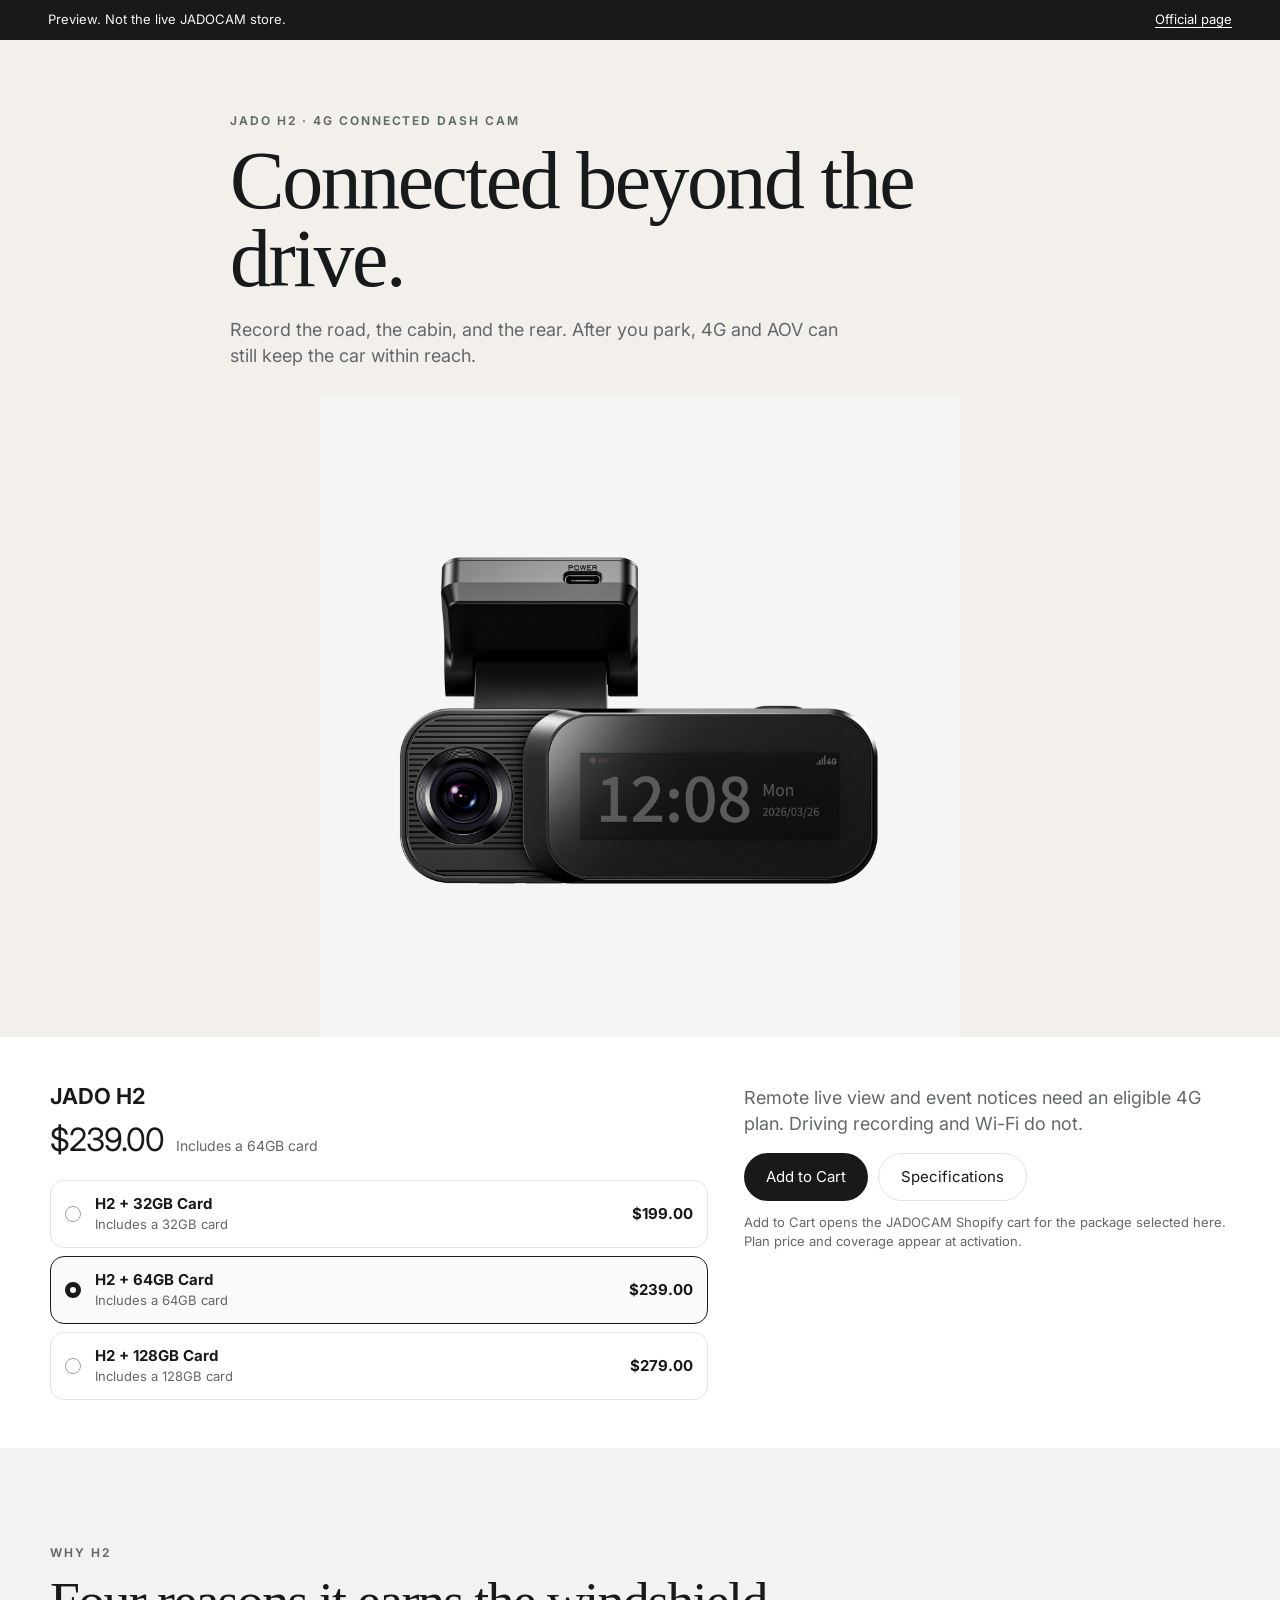
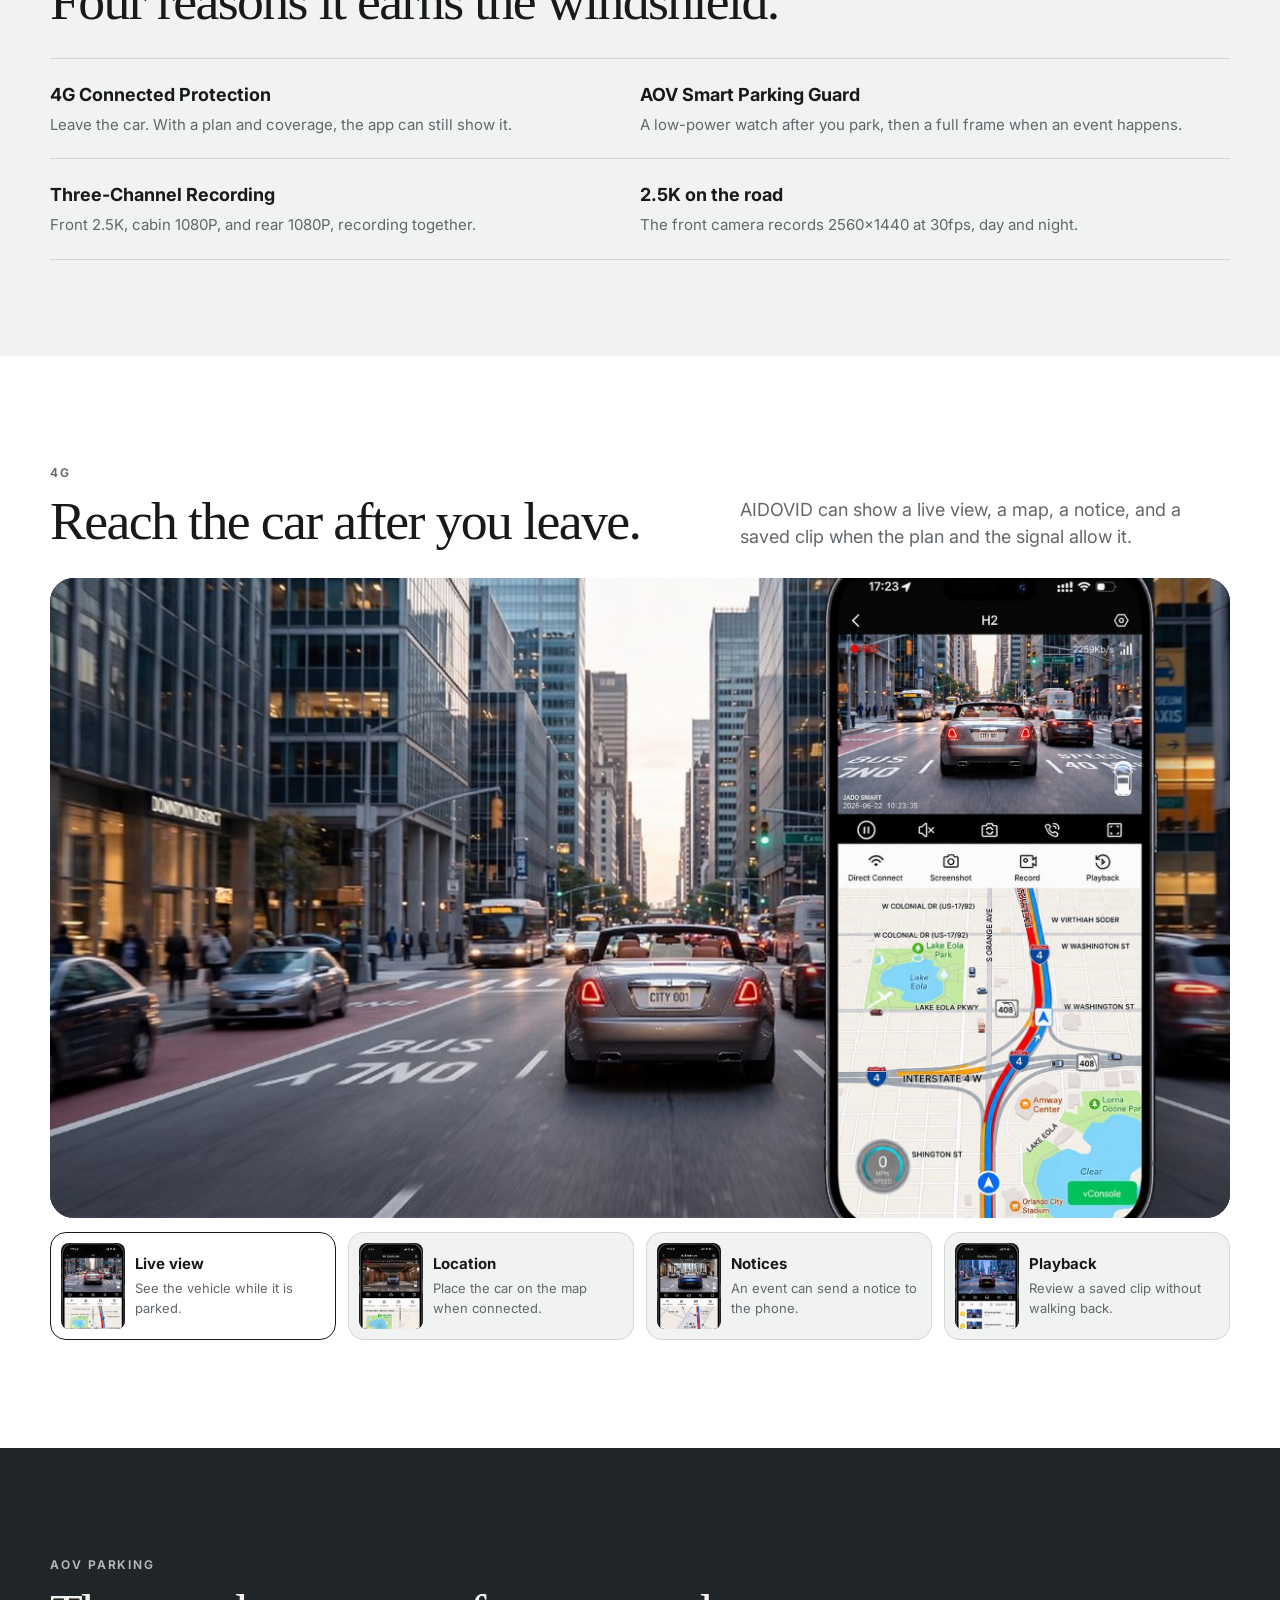
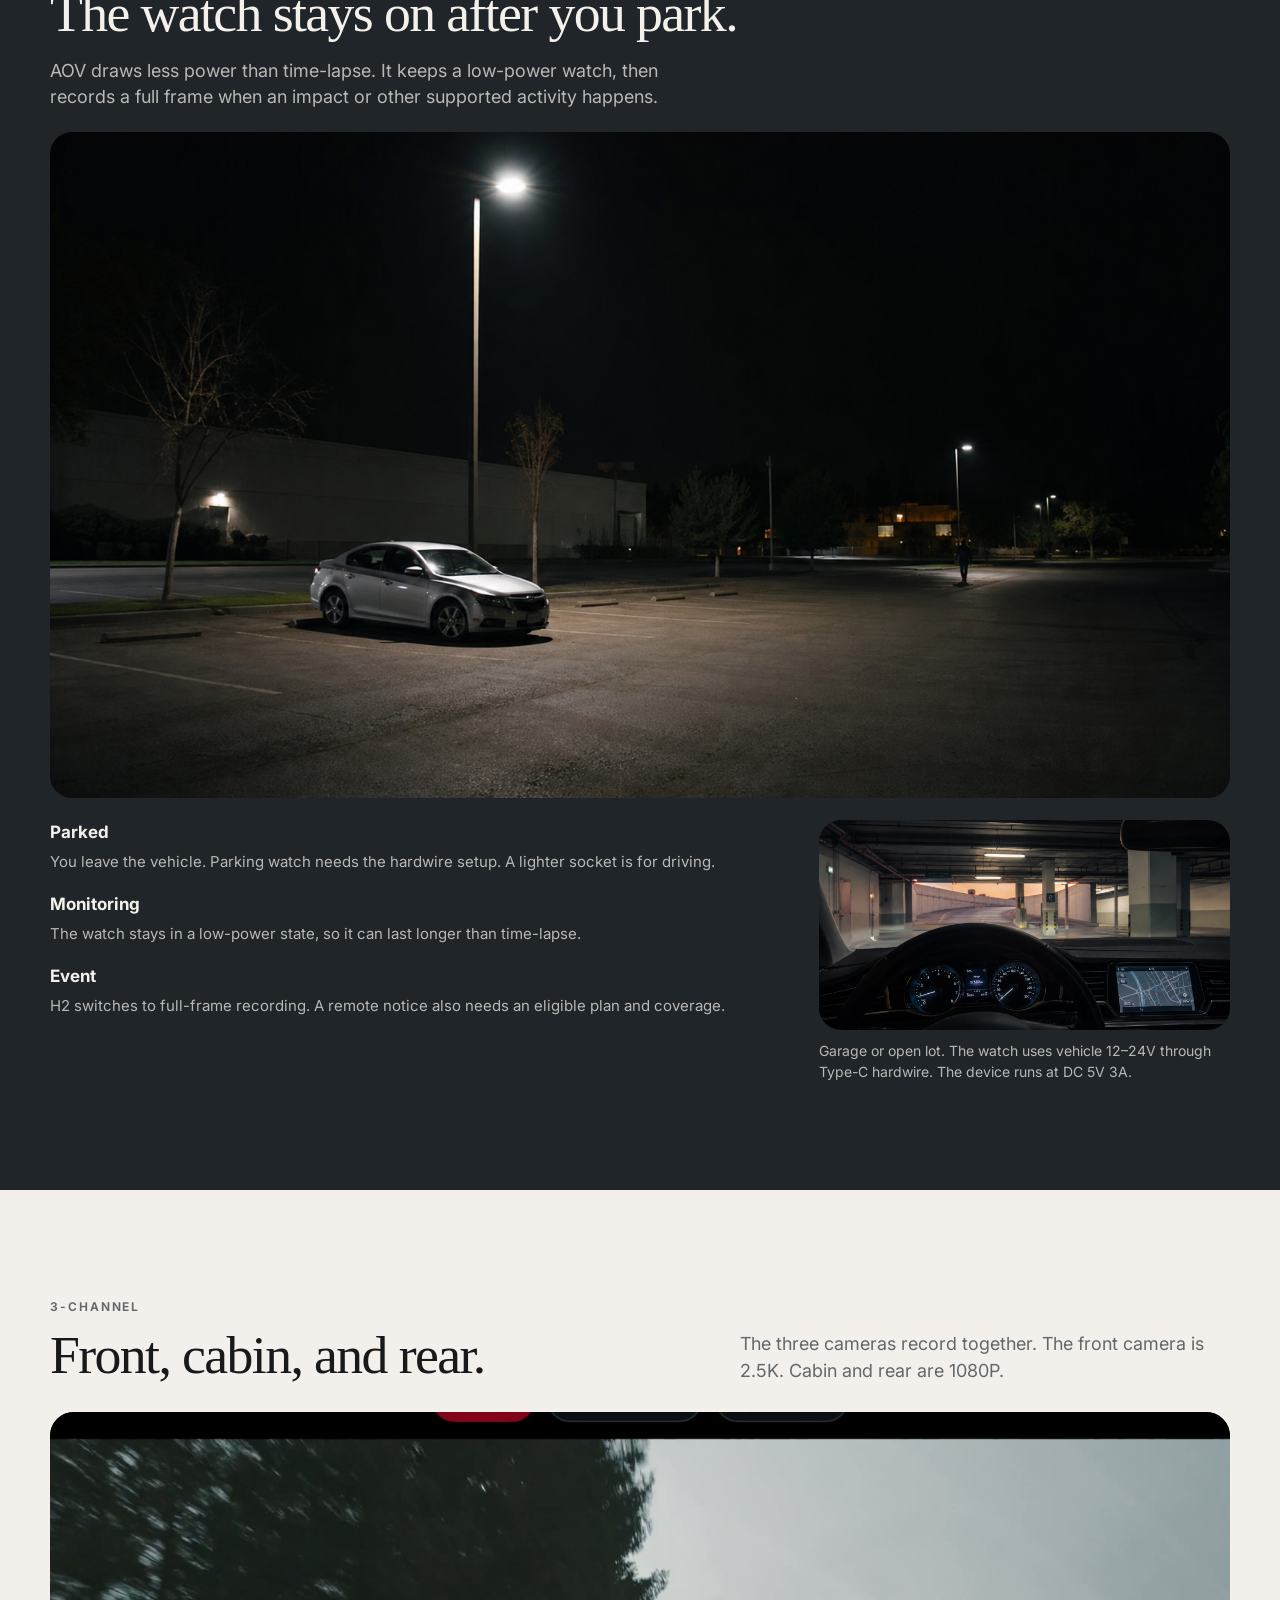
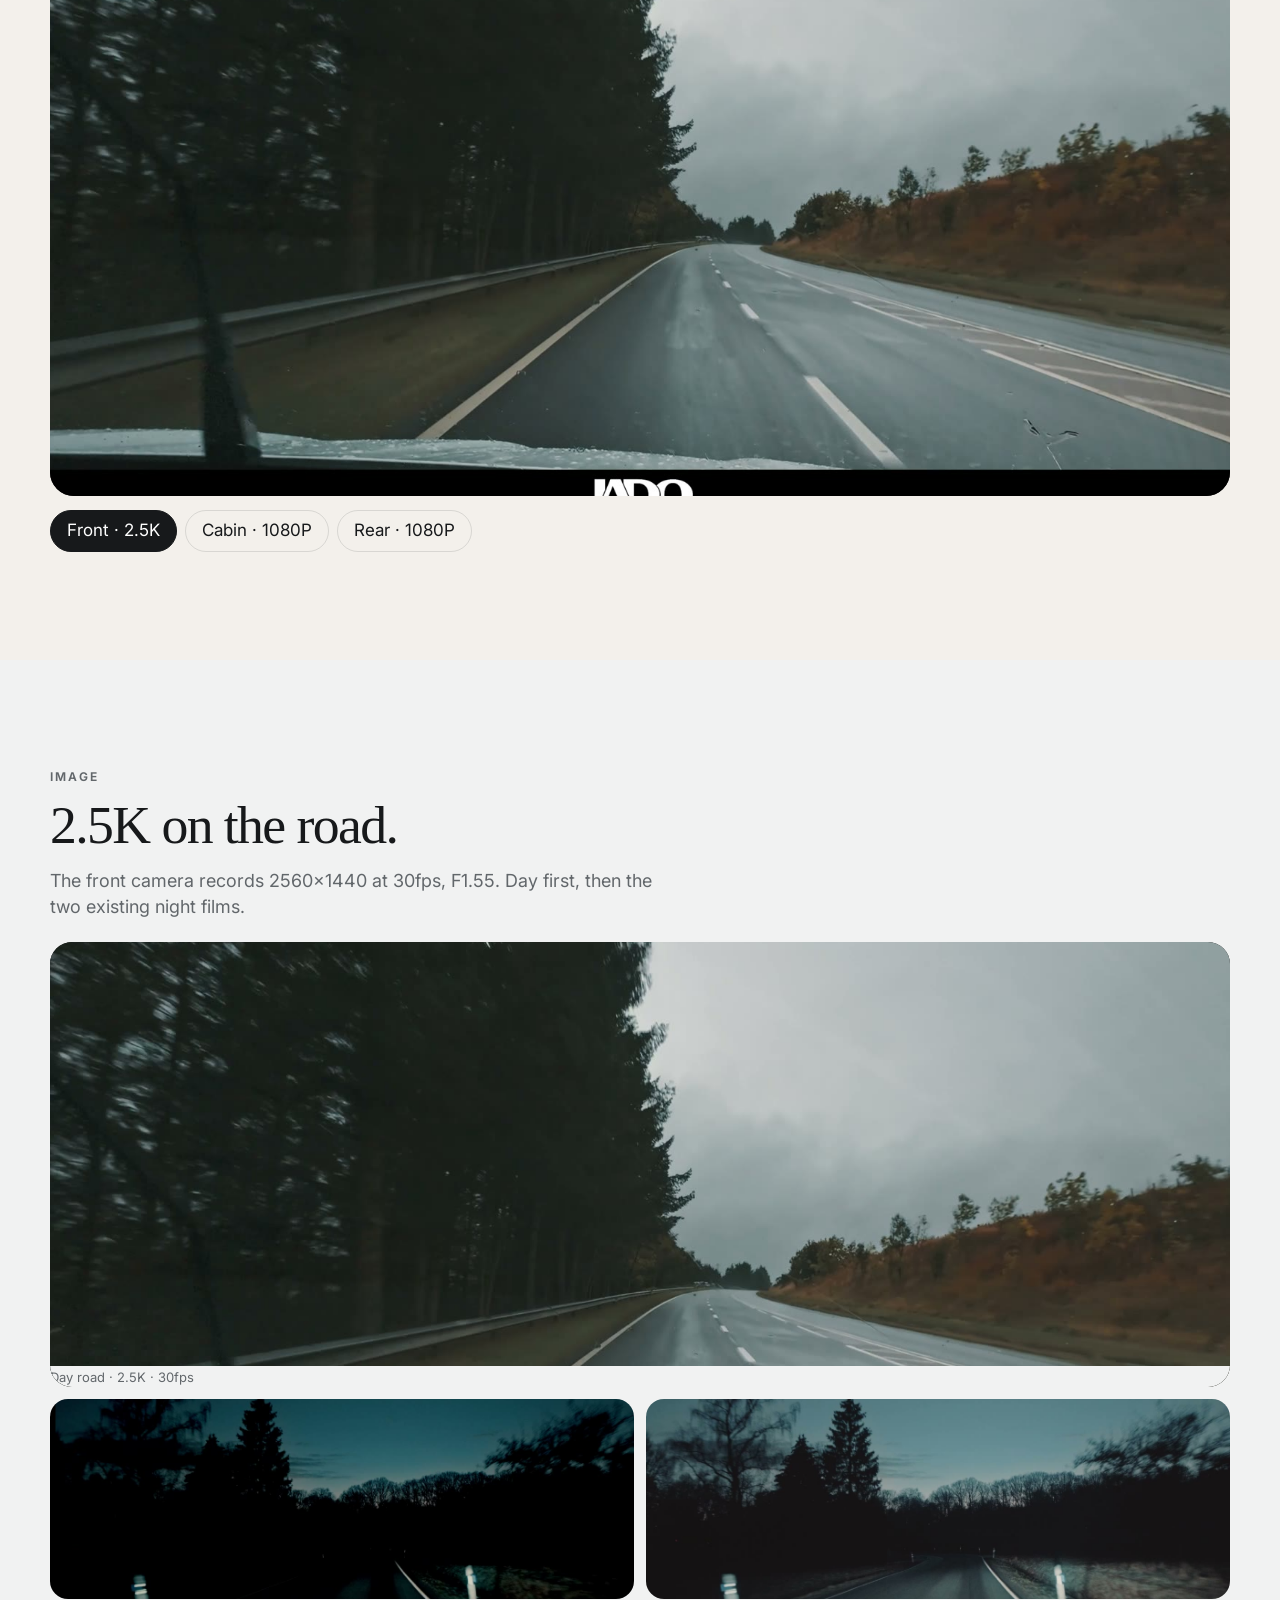
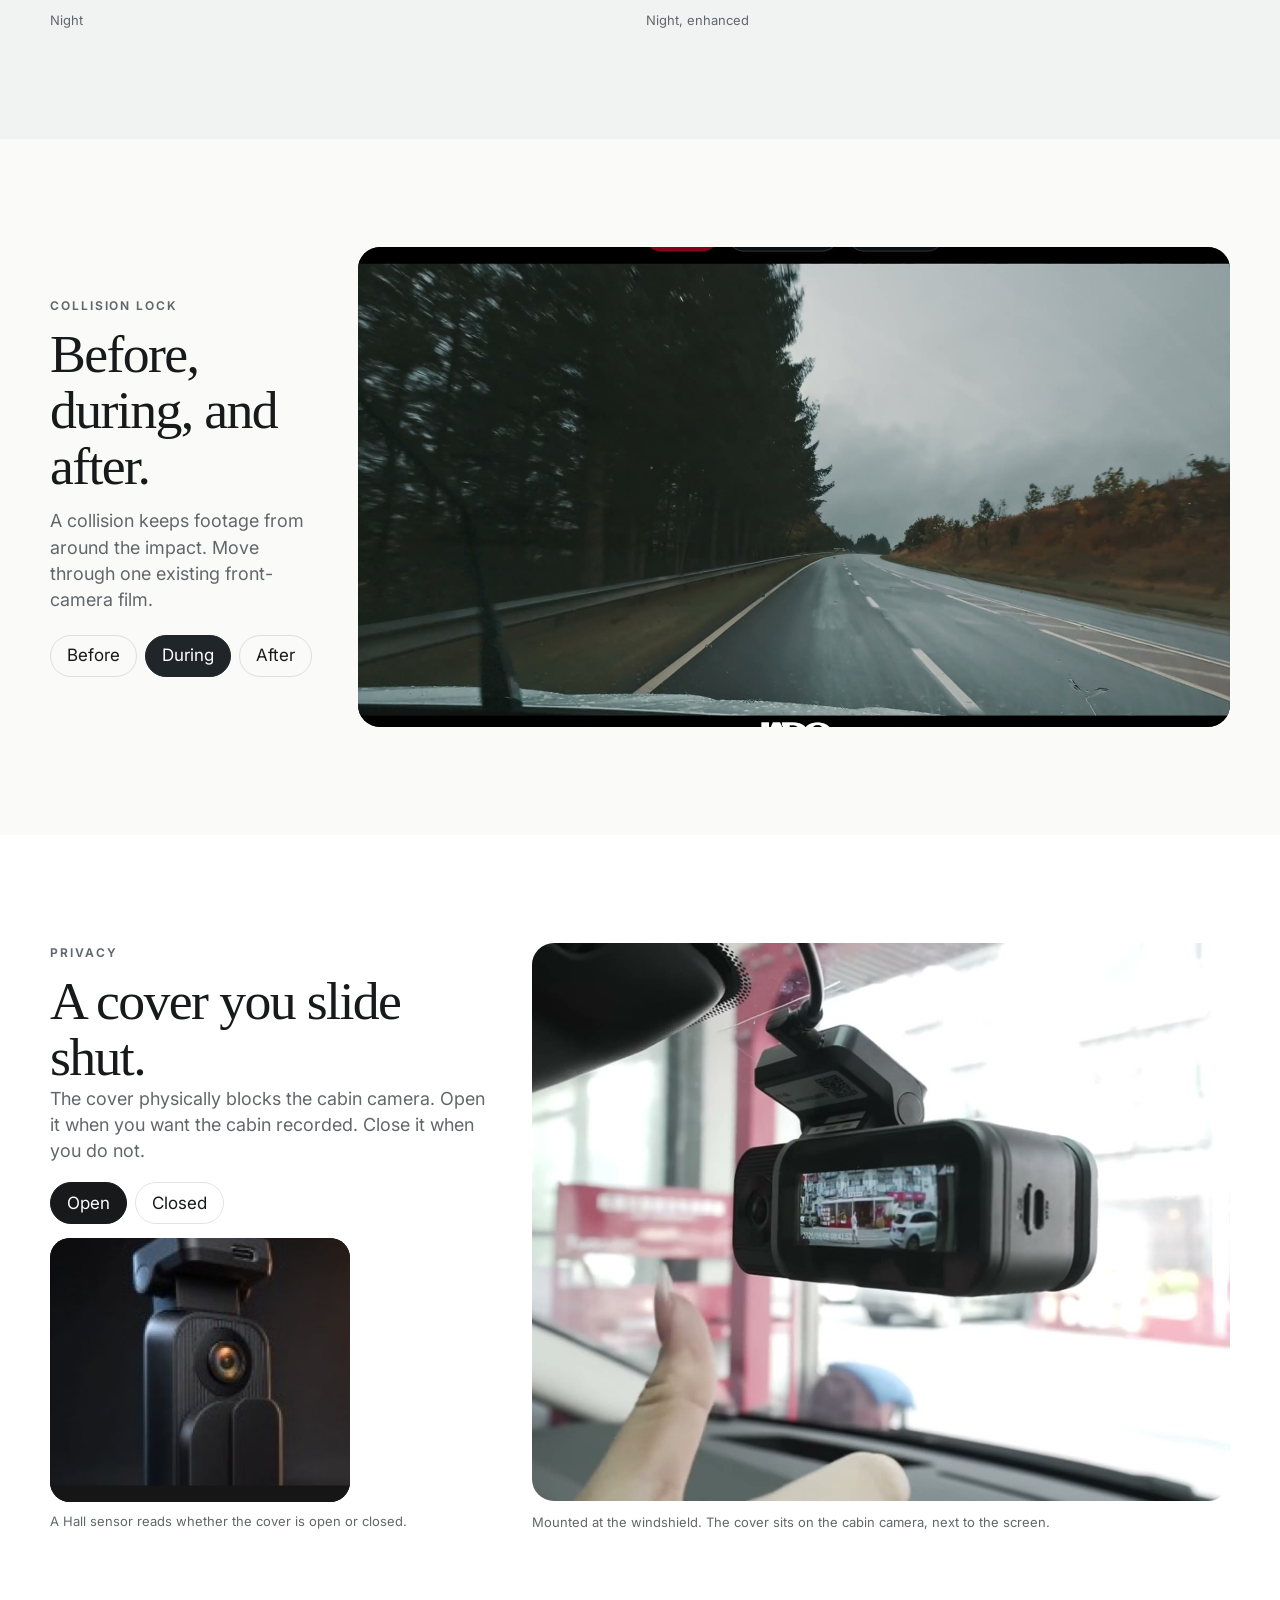
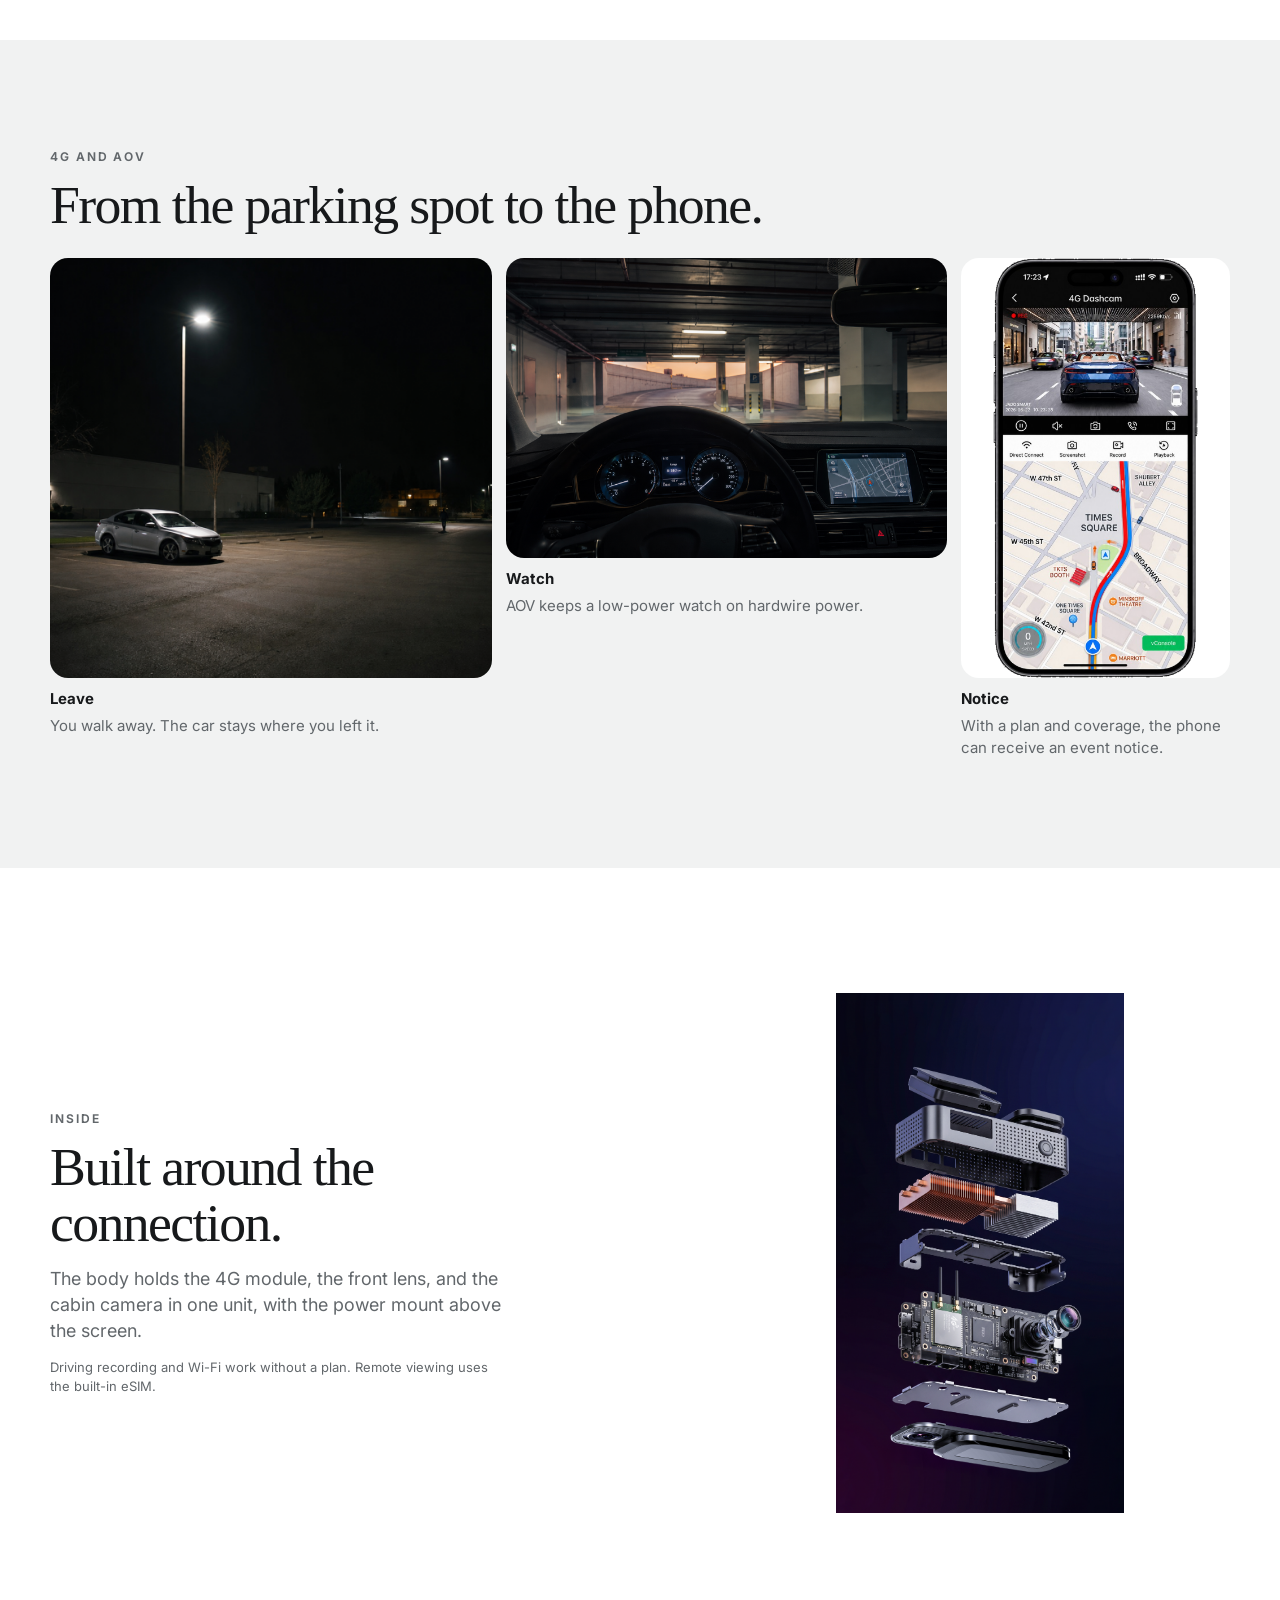
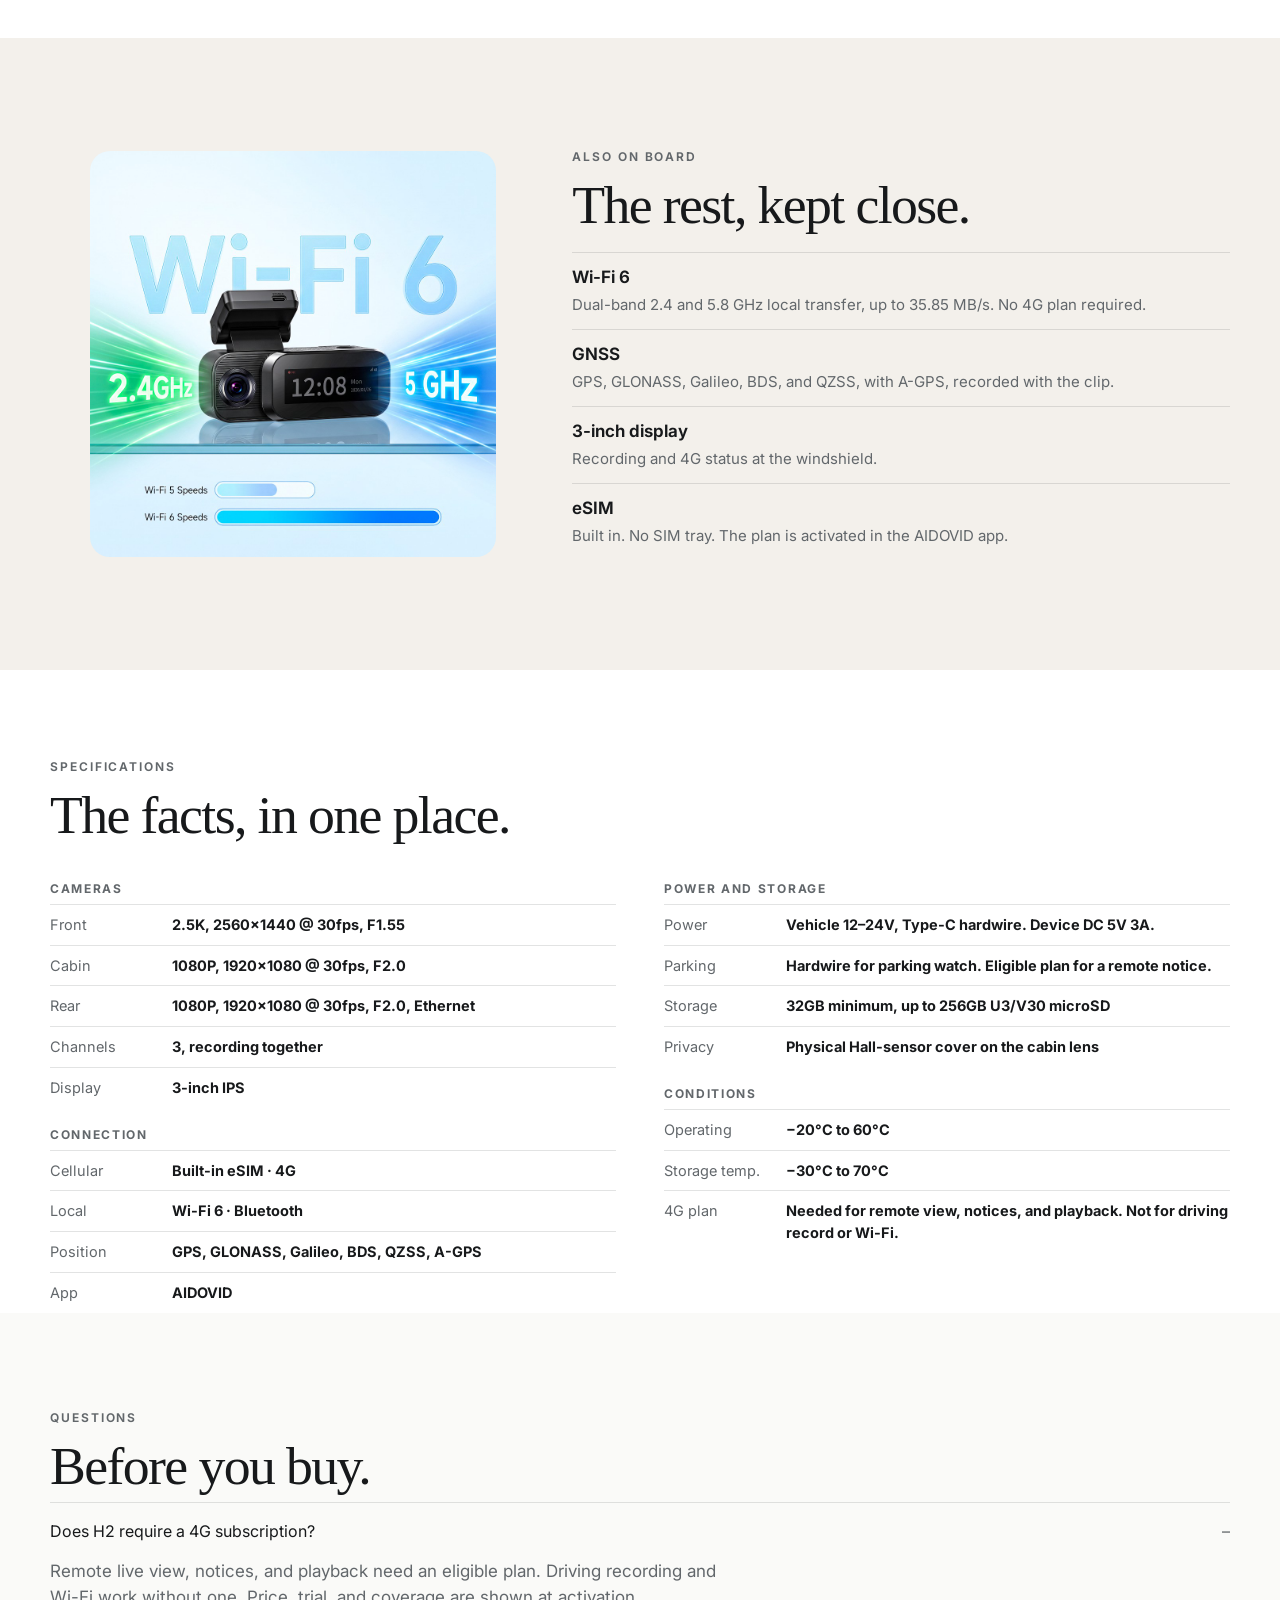
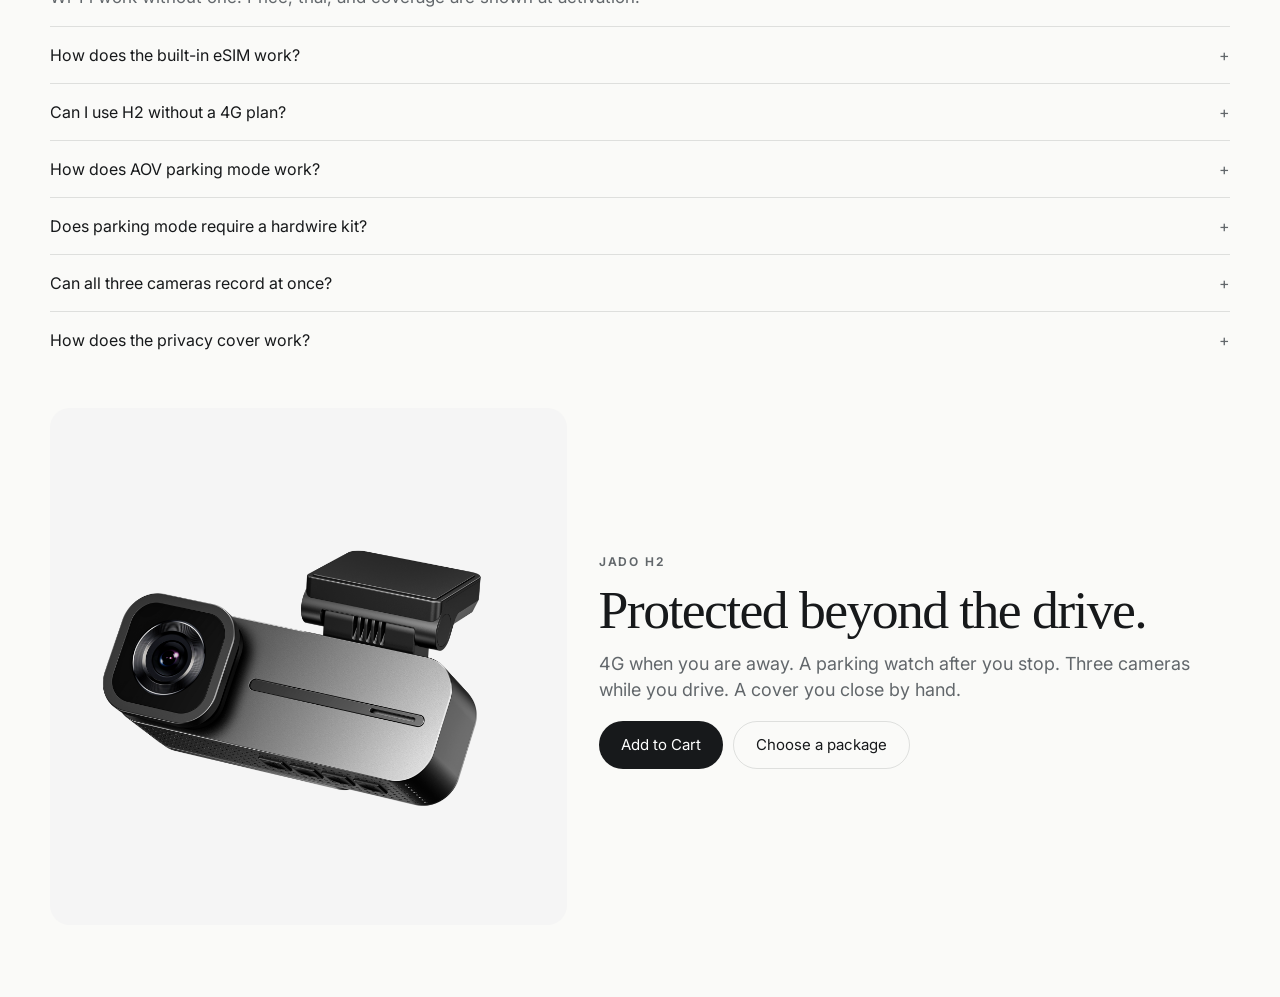
==== commit 58431638: "Give the main 4G and parking images more room than the supporting ones. The reading order now teache" ====
--- a/preview/h2-v2/index.html
+++ b/preview/h2-v2/index.html
@@ -8,7 +8,7 @@
   <link rel="preconnect" href="https://fonts.googleapis.com">
   <link rel="preconnect" href="https://fonts.gstatic.com" crossorigin>
   <link href="https://fonts.googleapis.com/css2?family=Inter:wght@430;520;650&display=swap" rel="stylesheet">
-  <link rel="stylesheet" href="../../assets/preview-h2-v2.css?v=20261016h">
+  <link rel="stylesheet" href="../../assets/preview-h2-v2.css?v=20261016j">
 </head>
 <body>
   <div class="preview-bar">
@@ -69,7 +69,7 @@
         <li><a href="#connected"><b>4G Connected Protection</b><span>Leave the car. With a plan and coverage, the app can still show it.</span></a></li>
         <li><a href="#parking"><b>AOV Smart Parking Guard</b><span>A low-power watch after you park, then a full frame when an event happens.</span></a></li>
         <li><a href="#views"><b>Three-Channel Recording</b><span>Front 2.5K, cabin 1080P, and rear 1080P, recording together.</span></a></li>
-        <li><a href="#privacy"><b>Physical Privacy Control</b><span>Slide the cover. The cabin lens is blocked by hand.</span></a></li>
+        <li><a href="#clarity"><b>2.5K on the road</b><span>The front camera records 2560×1440 at 30fps, day and night.</span></a></li>
       </ol>
     </div>
   </section>
@@ -84,12 +84,6 @@
         <p class="lede">AIDOVID can show a live view, a map, a notice, and a saved clip when the plan and the signal allow it.</p>
       </div>
       <div class="reach-layout">
-        <div class="reach-nav" role="tablist" aria-label="Connected features">
-          <button type="button" class="is-on" data-view="live" role="tab" aria-selected="true"><b>Live view</b><span>See the vehicle while it is parked.</span></button>
-          <button type="button" data-view="location" role="tab" aria-selected="false"><b>Location</b><span>Place the car on the map when connected.</span></button>
-          <button type="button" data-view="alerts" role="tab" aria-selected="false"><b>Notices</b><span>An event can send a notice to the phone.</span></button>
-          <button type="button" data-view="playback" role="tab" aria-selected="false"><b>Playback</b><span>Review a saved clip without walking back.</span></button>
-        </div>
         <div class="reach-stage">
           <figure class="reach-shot is-on" data-shot="live">
             <img class="reach-bg" src="../../assets/h2-reach-live-bg-20260828v1.jpg" alt="A street scene behind the live-view phone">
@@ -108,6 +102,24 @@
             <img class="reach-phone" src="../../assets/h2-reach-playback-app-20260828v1.png" alt="Existing app image showing clip playback">
           </figure>
         </div>
+        <div class="reach-nav" role="tablist" aria-label="Connected features">
+          <button type="button" class="is-on" data-view="live" role="tab" aria-selected="true">
+            <img src="../../assets/h2-reach-live-app-20260828v1.png" alt="">
+            <span><b>Live view</b><em>See the vehicle while it is parked.</em></span>
+          </button>
+          <button type="button" data-view="location" role="tab" aria-selected="false">
+            <img src="../../assets/h2-reach-location-app-20260828v9.png" alt="">
+            <span><b>Location</b><em>Place the car on the map when connected.</em></span>
+          </button>
+          <button type="button" data-view="alerts" role="tab" aria-selected="false">
+            <img src="../../assets/h2-reach-alerts-app-20260829v1.png" alt="">
+            <span><b>Notices</b><em>An event can send a notice to the phone.</em></span>
+          </button>
+          <button type="button" data-view="playback" role="tab" aria-selected="false">
+            <img src="../../assets/h2-reach-playback-app-20260828v1.png" alt="">
+            <span><b>Playback</b><em>Review a saved clip without walking back.</em></span>
+          </button>
+        </div>
       </div>
     </div>
   </section>
@@ -120,15 +132,17 @@
       <figure class="park-hero">
         <img src="../../assets/day-h2-scene05-night-v2.jpg" alt="A car parked in an open lot at night">
       </figure>
-      <ol class="steps">
-        <li><b>Parked</b><p>You leave the vehicle. Parking watch needs the hardwire setup. A lighter socket is for driving.</p></li>
-        <li><b>Monitoring</b><p>The watch stays in a low-power state, so it can last longer than time-lapse.</p></li>
-        <li><b>Event</b><p>H2 switches to full-frame recording. A remote notice also needs an eligible plan and coverage.</p></li>
-      </ol>
-      <figure class="park-second">
-        <img src="../../assets/day-h2-scene01-garage.jpg" alt="A view from the driver's seat in a parking garage at dusk">
-        <figcaption>Garage or open lot. The watch uses vehicle 12–24V through Type-C hardwire. The device runs at DC 5V 3A.</figcaption>
-      </figure>
+      <div class="park-lower">
+        <ol class="steps">
+          <li><b>Parked</b><p>You leave the vehicle. Parking watch needs the hardwire setup. A lighter socket is for driving.</p></li>
+          <li><b>Monitoring</b><p>The watch stays in a low-power state, so it can last longer than time-lapse.</p></li>
+          <li><b>Event</b><p>H2 switches to full-frame recording. A remote notice also needs an eligible plan and coverage.</p></li>
+        </ol>
+        <figure class="park-second">
+          <img src="../../assets/day-h2-scene01-garage.jpg" alt="A view from the driver's seat in a parking garage at dusk">
+          <figcaption>Garage or open lot. The watch uses vehicle 12–24V through Type-C hardwire. The device runs at DC 5V 3A.</figcaption>
+        </figure>
+      </div>
     </div>
   </section>
 
@@ -375,6 +389,6 @@
     </div>
     <a class="cta" data-cart href="https://jadocam.myshopify.com/cart/45546997743795:1">Add to Cart</a>
   </div>
-  <script src="../../assets/preview-h2-v2.js?v=20261016h"></script>
+  <script src="../../assets/preview-h2-v2.js?v=20261016j"></script>
 </body>
 </html>
--- a/assets/preview-h2-v2.css
+++ b/assets/preview-h2-v2.css
@@ -128,7 +128,7 @@
 }
 .cta.ghost { background: transparent; color: var(--ink); border: 1px solid var(--line); }
 
-.pillars { background: var(--white); padding: clamp(56px, 8vw, 96px) 0; }
+.pillars { background: var(--gray); padding: clamp(56px, 8vw, 96px) 0; }
 .pillar-list {
   display: grid;
   grid-template-columns: 1fr 1fr;
@@ -147,30 +147,41 @@
 .pillar-list b { display: block; font-size: 18px; margin-bottom: 6px; }
 .pillar-list span { display: block; color: var(--muted); font-size: 15px; max-width: 36rem; }
 
-.reach { background: var(--paper); padding: clamp(64px, 9vw, 108px) 0; }
-.reach-layout {
-  display: grid;
-  grid-template-columns: 280px 1fr;
-  gap: 20px;
-  align-items: stretch;
-}
-.reach-nav { display: flex; flex-direction: column; gap: 8px; }
+.reach { background: var(--white); padding: clamp(64px, 9vw, 108px) 0; }
+.reach-layout { display: block; }
+.reach-nav {
+  display: grid;
+  grid-template-columns: repeat(4, 1fr);
+  gap: 12px;
+  margin-top: 14px;
+}
 .reach-nav button {
+  display: grid;
+  grid-template-columns: 64px 1fr;
+  gap: 10px;
+  align-items: center;
   text-align: left;
-  padding: 14px 16px;
+  padding: 10px;
   border-radius: 16px;
   border: 1px solid var(--line);
-  background: var(--white);
+  background: var(--gray);
   cursor: pointer;
 }
-.reach-nav button b { display: block; font-size: 16px; }
-.reach-nav button span { display: block; margin-top: 4px; color: var(--muted); font-size: 14px; }
-.reach-nav button.is-on { background: var(--ink); color: #fff; border-color: var(--ink); }
-.reach-nav button.is-on span { color: rgba(255,255,255,0.72); }
+.reach-nav button img {
+  width: 64px;
+  height: 86px;
+  object-fit: cover;
+  object-position: top center;
+  border-radius: 8px;
+  background: #111;
+}
+.reach-nav button b { display: block; font-size: 15px; }
+.reach-nav button em { display: block; margin-top: 4px; color: var(--muted); font-size: 13px; font-style: normal; }
+.reach-nav button.is-on { background: var(--white); border-color: var(--ink); }
 .reach-stage {
   position: relative;
   width: 100%;
-  min-height: 560px;
+  min-height: 640px;
   border-radius: 24px;
   overflow: hidden;
   background: #111;
@@ -191,7 +202,7 @@
 .reach-phone {
   position: relative;
   z-index: 1;
-  width: min(250px, 38%);
+  width: min(340px, 46%);
   height: auto;
   object-fit: contain;
   filter: drop-shadow(0 24px 40px rgba(0,0,0,0.45));
@@ -203,28 +214,33 @@
 .park-hero, .park-second { margin: 0; }
 .park-hero img, .park-second img {
   width: 100%;
-  height: min(62vh, 560px);
   object-fit: cover;
   border-radius: 22px;
 }
+.park-hero img { height: min(74vh, 720px); }
+.park-lower {
+  display: grid;
+  grid-template-columns: 1.35fr 0.75fr;
+  gap: 28px;
+  align-items: start;
+  margin-top: 22px;
+}
 .steps {
   display: grid;
-  grid-template-columns: repeat(3, 1fr);
-  gap: 22px;
-  margin: 22px 0;
+  gap: 18px;
+  margin: 0;
   padding: 0;
   list-style: none;
 }
 .steps b { display: block; margin-bottom: 6px; }
 .steps p { color: rgba(244,241,235,0.72); font-size: 15px; }
-.park-second { margin-top: 8px; }
-.park-second img { height: 320px; }
+.park-second img { height: 210px; }
 .park-second figcaption { margin-top: 10px; font-size: 14px; }
 
-.views { background: var(--white); padding: clamp(64px, 9vw, 108px) 0; }
+.views { background: var(--warm); padding: clamp(64px, 9vw, 108px) 0; }
 .channel-stage {
   position: relative;
-  height: min(68vh, 640px);
+  height: min(76vh, 760px);
   border-radius: 24px;
   overflow: hidden;
   background: #111;
@@ -263,7 +279,7 @@
   object-fit: cover;
   background: #111;
 }
-.day-film video { height: min(64vh, 640px); border-radius: 22px; object-position: center 32%; transform: scale(1.18); }
+.day-film video { height: min(46vh, 440px); border-radius: 22px; object-position: center 32%; transform: scale(1.18); }
 .day-film figcaption, .night-pair figcaption, .cabin-film figcaption {
   position: relative;
   z-index: 1;
@@ -273,14 +289,14 @@
   color: var(--muted);
   font-size: 13px;
 }
-.cabin-film figcaption { background: var(--warm); }
+.cabin-film figcaption { background: var(--white); }
 .night-pair { display: grid; grid-template-columns: 1fr 1fr; gap: 12px; margin-top: 12px; }
-.night-pair video { height: 260px; border-radius: 18px; }
+.night-pair video { height: 200px; border-radius: 18px; }
 
 .lock { background: var(--paper); padding: clamp(64px, 9vw, 108px) 0; }
 .lock-grid {
   display: grid;
-  grid-template-columns: 0.72fr 1.28fr;
+  grid-template-columns: 0.48fr 1.52fr;
   gap: 32px;
   align-items: center;
 }
@@ -290,7 +306,7 @@
 .lock-stage video { height: min(56vh, 480px); border-radius: 22px; object-position: center 32%; transform: scale(1.18); }
 .lock .lede { margin-top: 14px; }
 
-.privacy { background: var(--warm); padding: clamp(64px, 9vw, 108px) 0; }
+.privacy { background: var(--white); padding: clamp(64px, 9vw, 108px) 0; }
 .privacy-layout {
   display: grid;
   grid-template-columns: 0.78fr 1.22fr;
@@ -298,10 +314,10 @@
   align-items: center;
 }
 .switcher { display: flex; gap: 8px; margin: 18px 0 14px; }
-.macro { margin: 0 0 10px; border-radius: 20px; overflow: hidden; background: #161616; max-width: 420px; }
+.macro { margin: 0 0 10px; border-radius: 20px; overflow: hidden; background: #161616; max-width: 300px; }
 .macro img {
   width: 100%;
-  height: 320px;
+  height: 220px;
   object-fit: cover;
   transform: scale(1.25);
 }
@@ -317,7 +333,8 @@
 .together { background: var(--gray); padding: clamp(64px, 9vw, 108px) 0; }
 .story { display: grid; grid-template-columns: 1.15fr 1.15fr 0.7fr; gap: 14px; margin-top: 24px; }
 .story figure { margin: 0; }
-.story img { width: 100%; height: 380px; object-fit: cover; border-radius: 18px; background: #fff; }
+.story img { width: 100%; height: 300px; object-fit: cover; border-radius: 18px; background: #fff; }
+.story figure:first-child img, .story-phone img { height: 420px; }
 .story-phone img { object-fit: contain; object-position: center bottom; background: var(--white); }
 .story figcaption { margin-top: 10px; color: var(--muted); font-size: 15px; }
 .story figcaption b { display: block; color: var(--ink); margin-bottom: 4px; }
@@ -331,13 +348,14 @@
 }
 .inside .lede { margin: 14px 0; }
 .inside img {
-  width: 100%;
-  max-height: 760px;
+  width: min(100%, 420px);
+  margin-left: auto;
+  max-height: 520px;
   object-fit: contain;
   border-radius: 20px;
 }
 
-.essentials { background: var(--paper); padding: clamp(56px, 8vw, 96px) 0; }
+.essentials { background: var(--warm); padding: clamp(56px, 8vw, 96px) 0; }
 .essentials-grid {
   display: grid;
   grid-template-columns: 0.85fr 1.15fr;
@@ -398,7 +416,7 @@
 .sticky { display: none; }
 
 @media (max-width: 980px) {
-  .kicker, .buy-panel, .pillar-list, .reach-layout, .steps, .night-pair,
+  .kicker, .buy-panel, .pillar-list, .park-lower, .steps, .night-pair,
   .lock-grid, .privacy-layout, .story, .inside-grid, .essentials-grid,
   .spec-grid, .closing {
     grid-template-columns: 1fr;
@@ -406,11 +424,17 @@
   .kicker .lede { justify-self: start; }
   .hero-stage img { width: 100%; max-height: 420px; }
   .reach-stage { min-height: 0; height: auto; aspect-ratio: 4 / 5; }
-  .reach-phone { width: 148px; }
-  .reach-layout, .reach-nav, .channel-stage, .story { min-width: 0; max-width: 100%; }
-  .park-hero img, .day-film video, .cabin-film video, .lock-stage video { height: 240px; }
-  .park-second img, .story img, .night-pair video { height: 200px; }
-  .channel-stage { height: 240px; }
+  .reach-phone { width: 168px; }
+  .reach-nav { grid-template-columns: 1fr 1fr; min-width: 0; max-width: 100%; }
+  .park-hero img { height: 340px; }
+  .park-second img { height: 180px; }
+  .channel-stage { height: 280px; min-width: 0; max-width: 100%; }
+  .day-film video, .lock-stage video { height: 210px; }
+  .cabin-film video { height: 240px; }
+  .night-pair video { height: 140px; }
+  .story { min-width: 0; max-width: 100%; }
+  .story img, .story figure:first-child img, .story-phone img { height: 220px; }
+  .inside img { width: min(100%, 320px); margin-left: 0; }
   .macro { max-width: none; }
   .macro img { height: 280px; }
   .spec-row { grid-template-columns: 96px 1fr; }
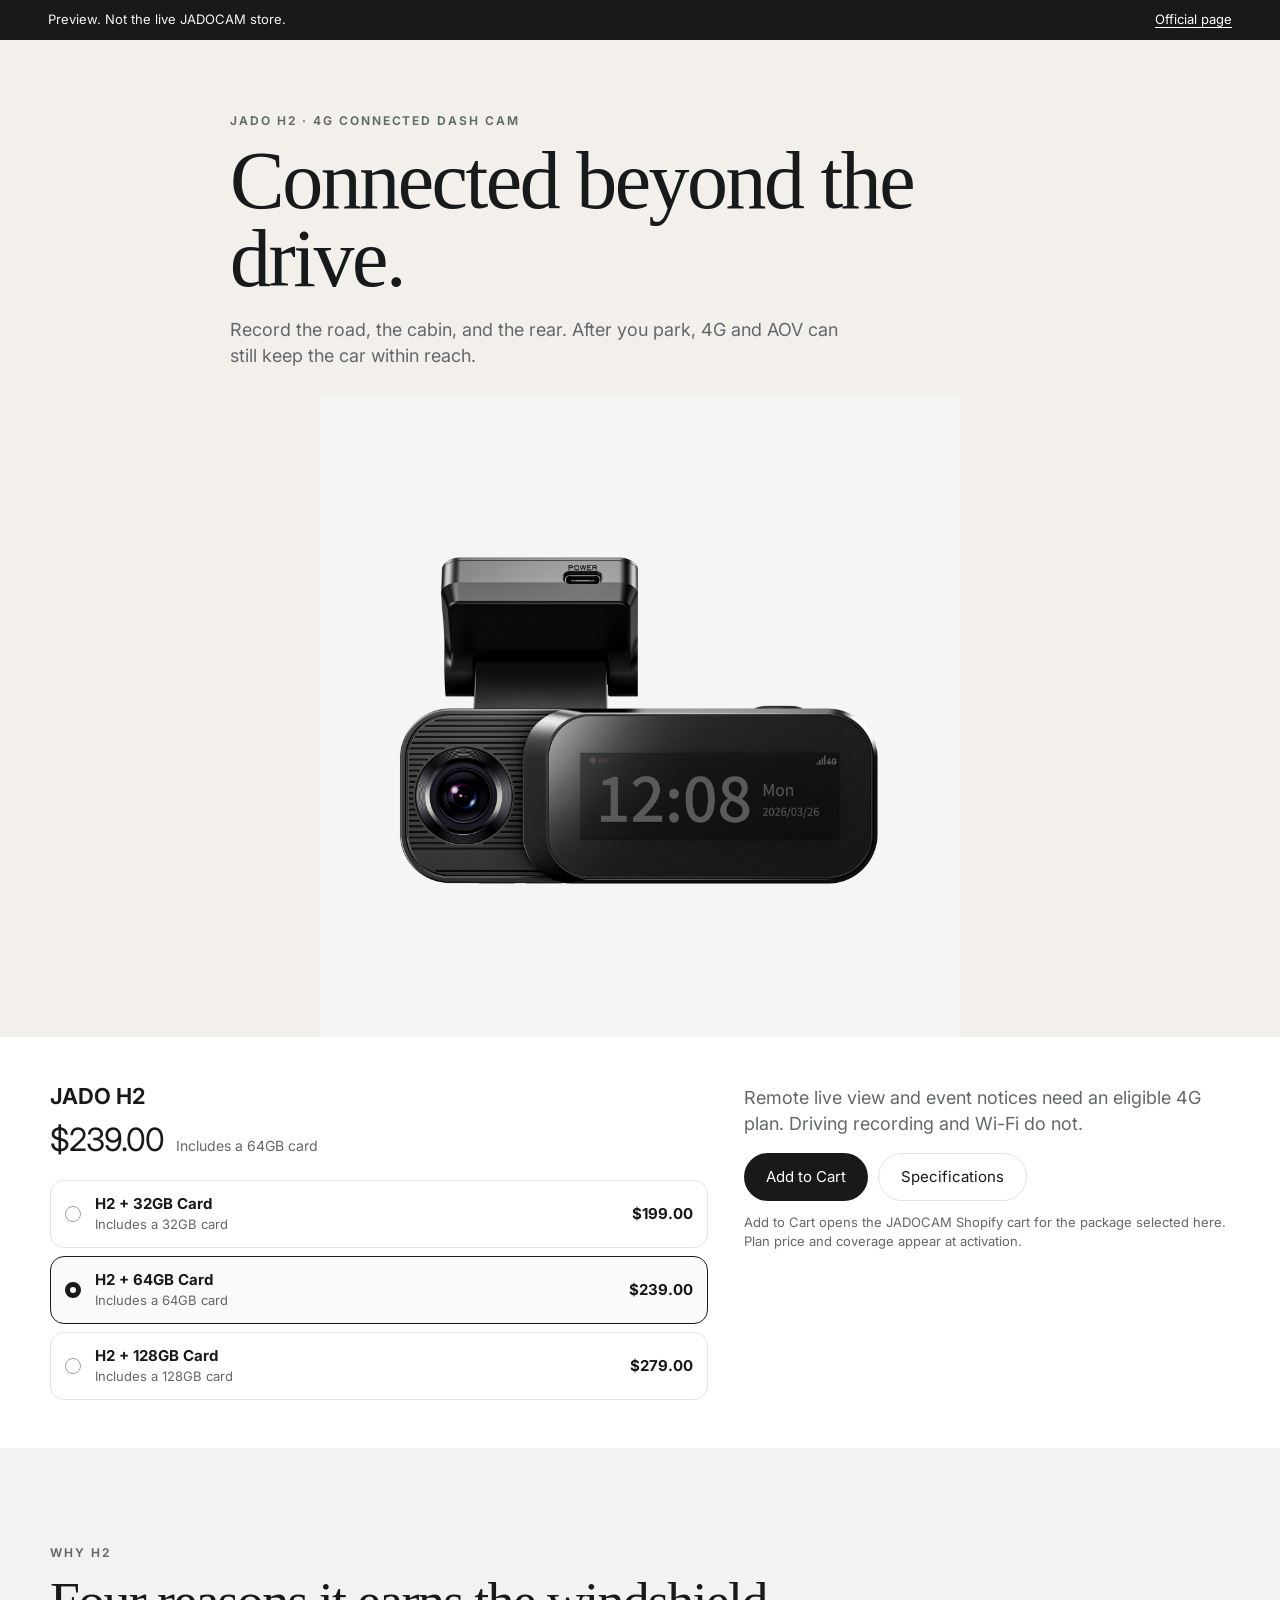
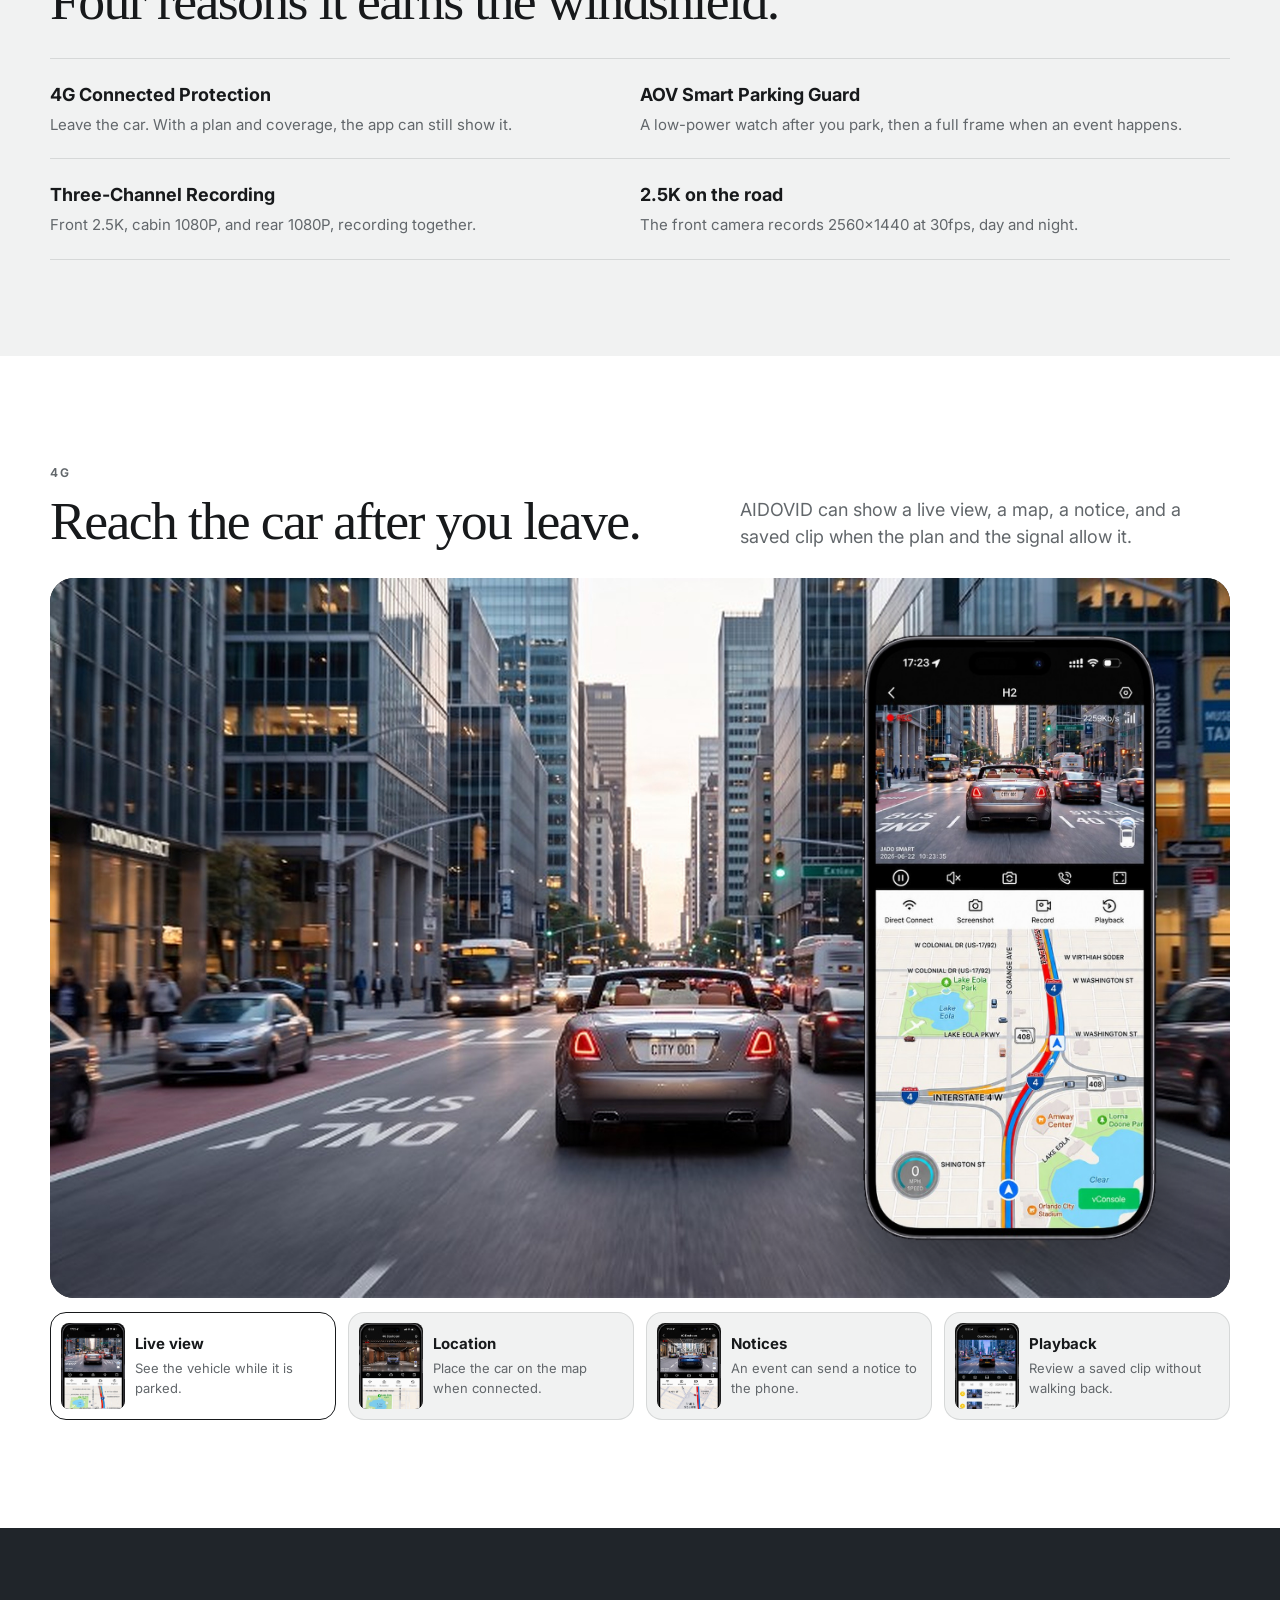
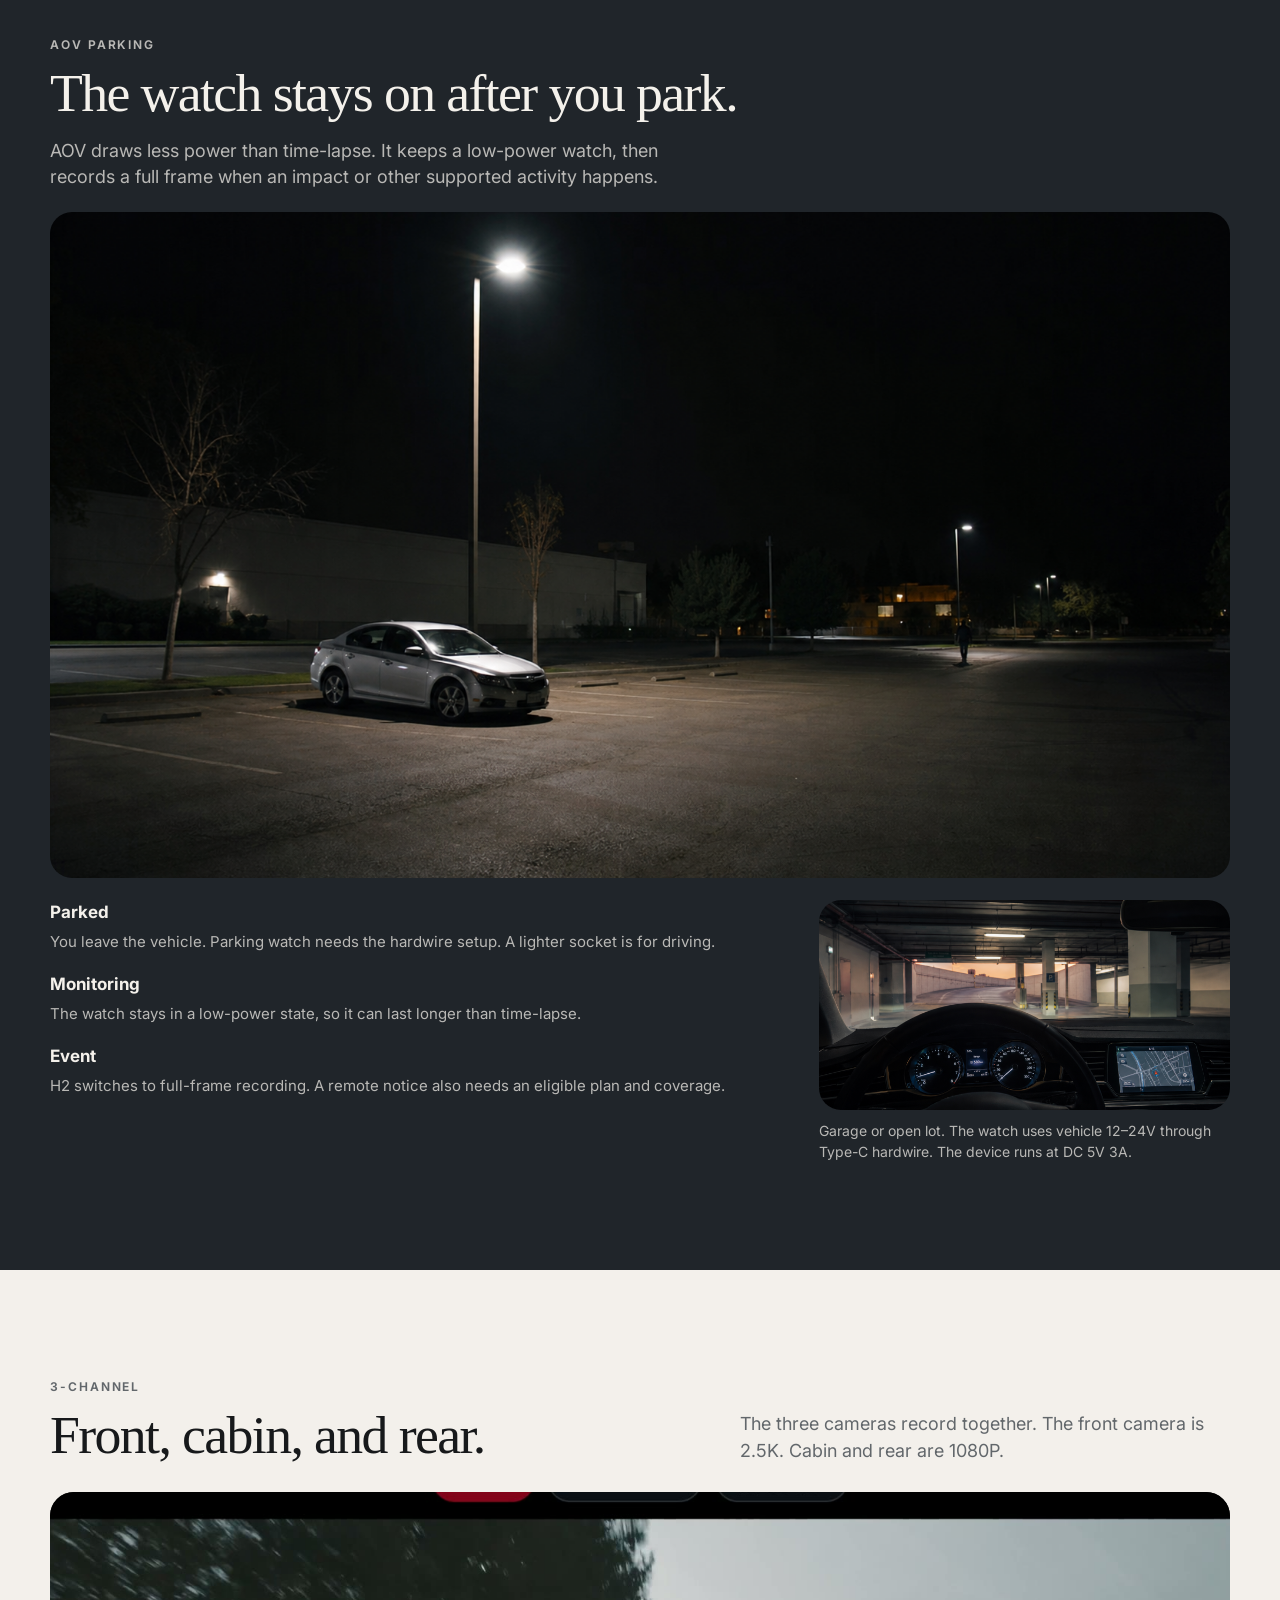
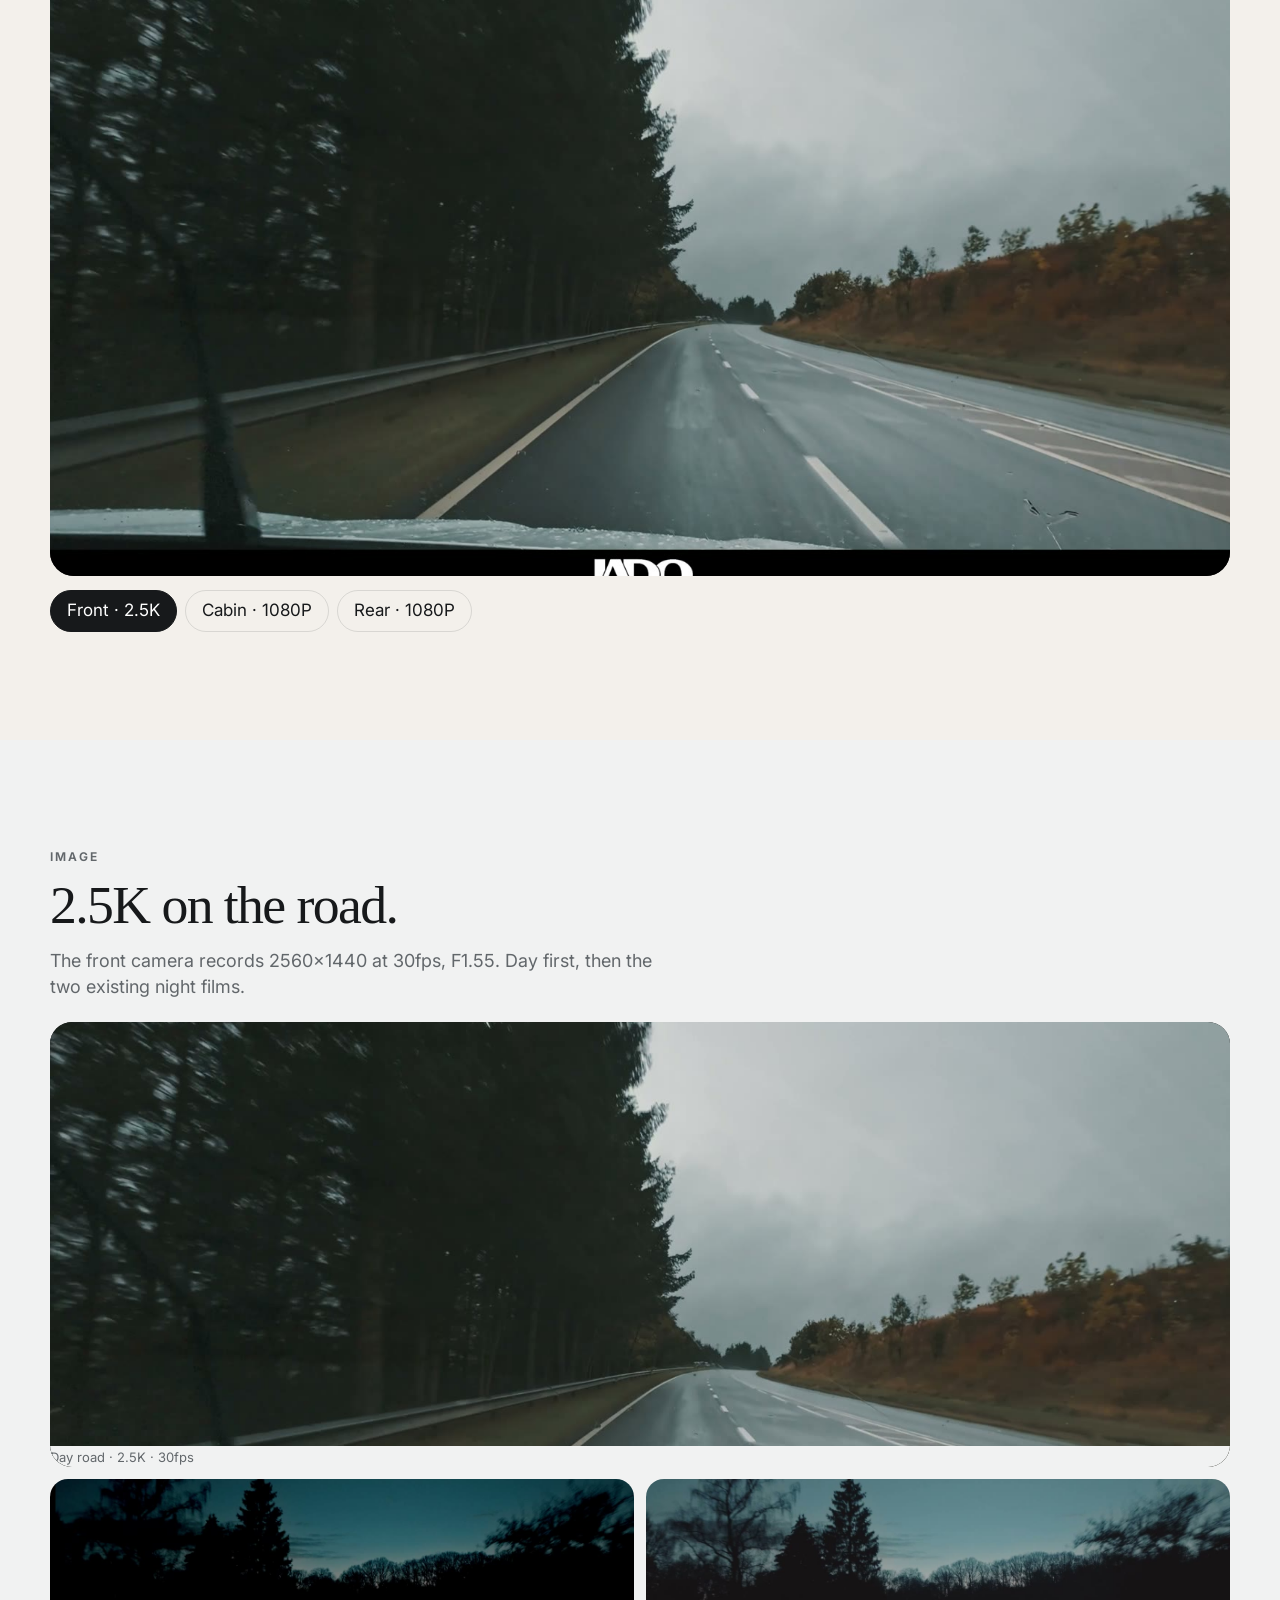
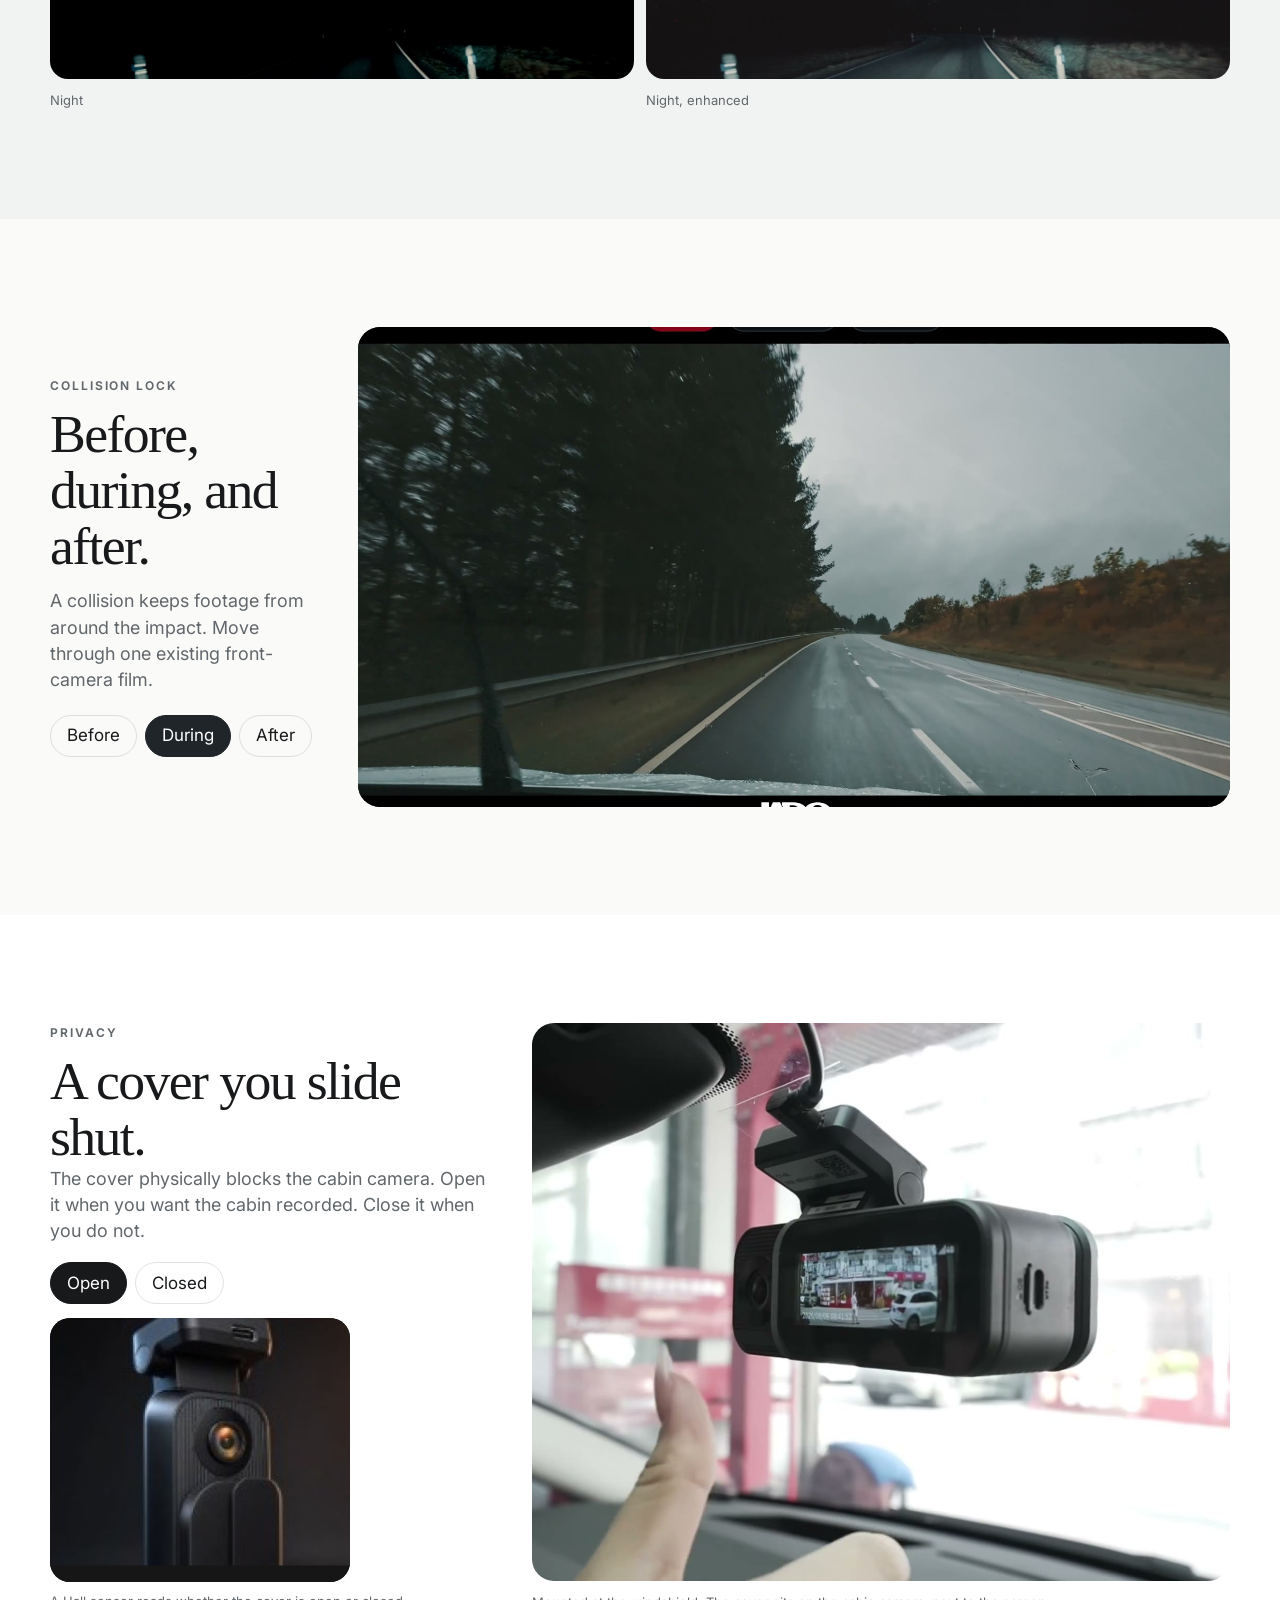
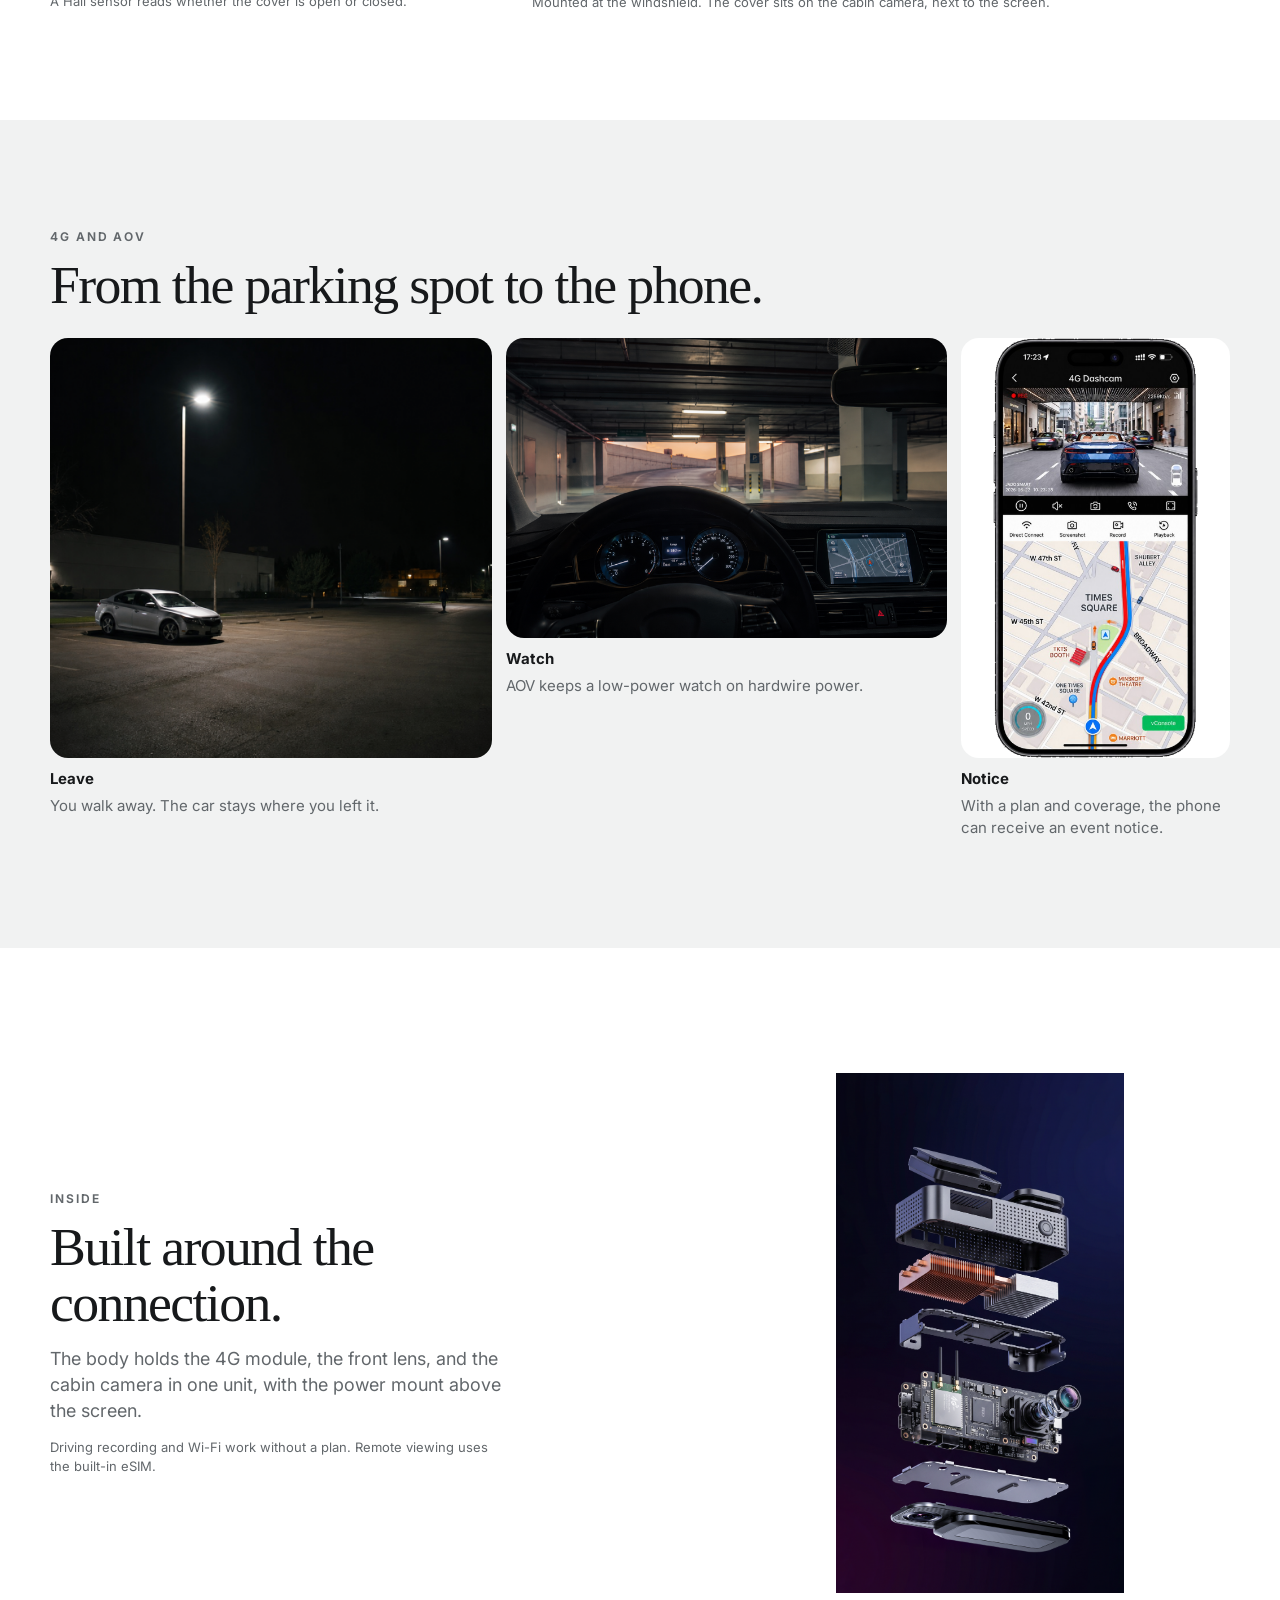
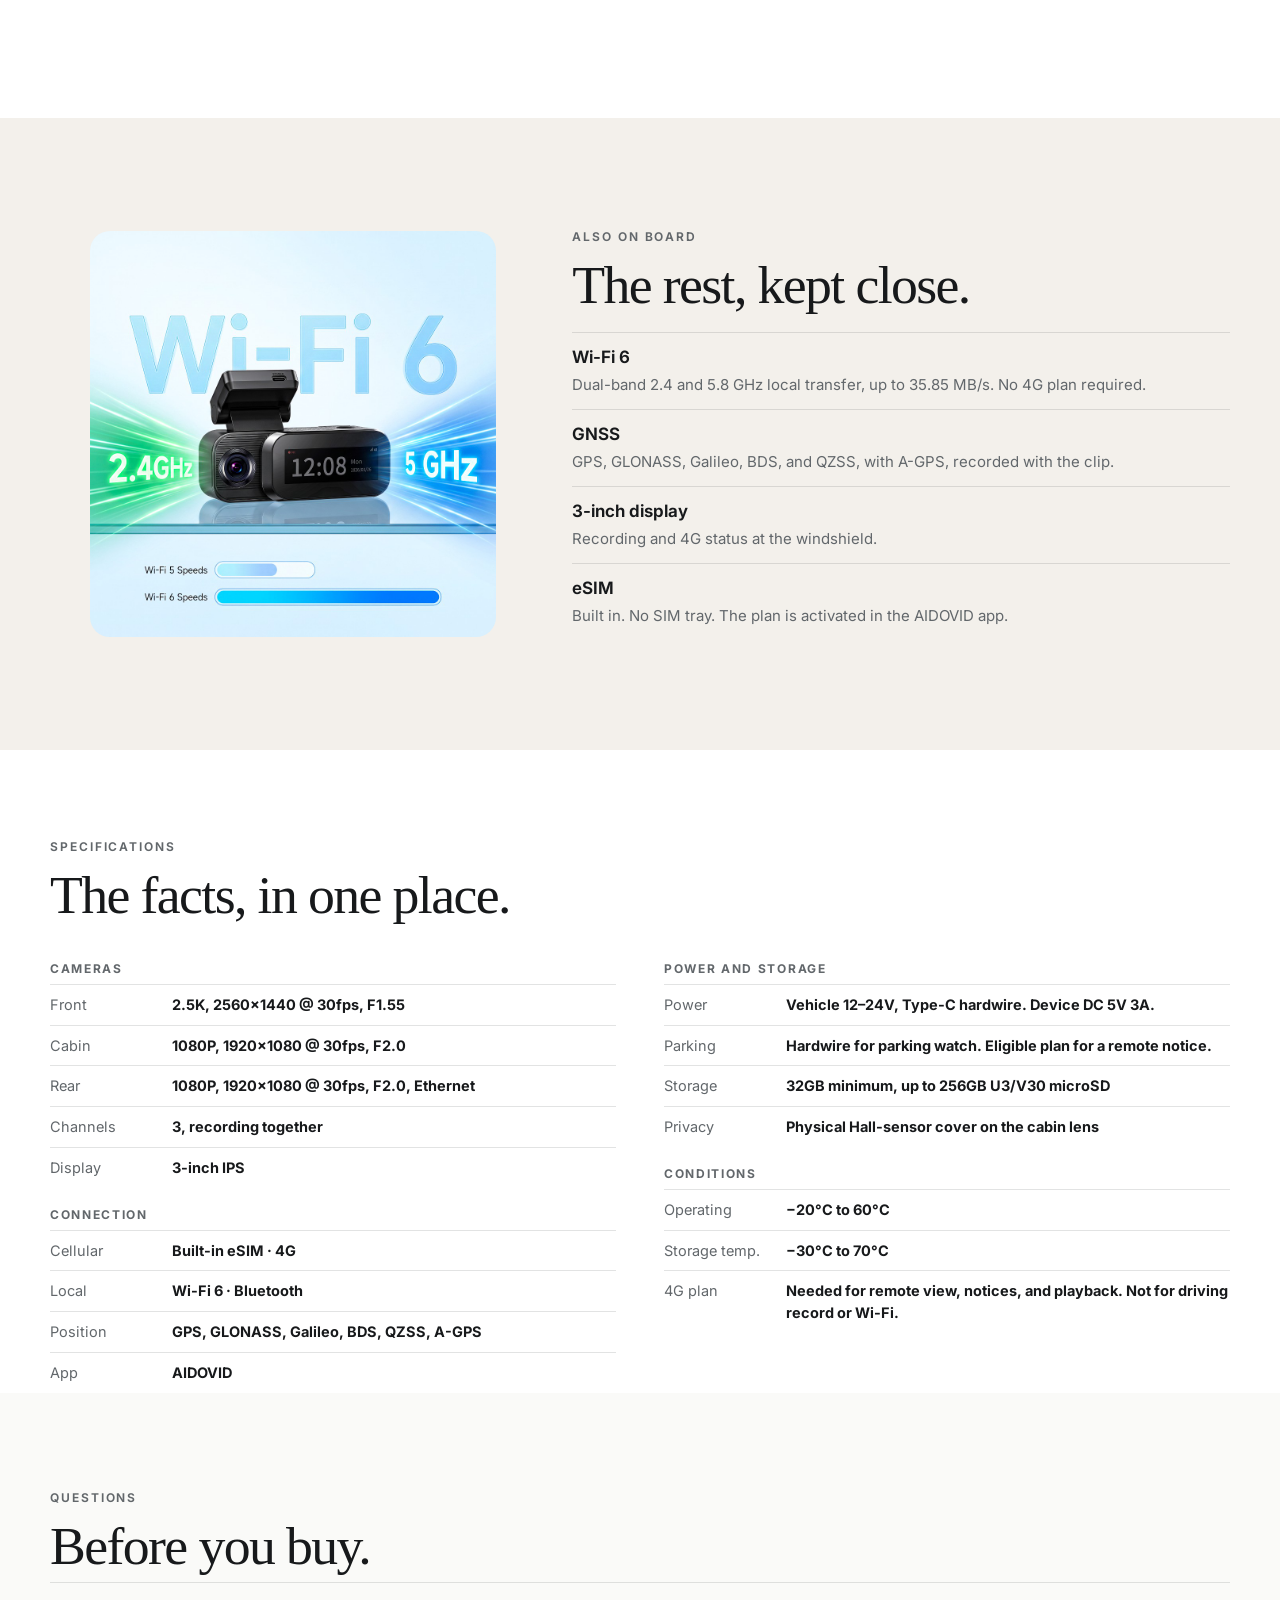
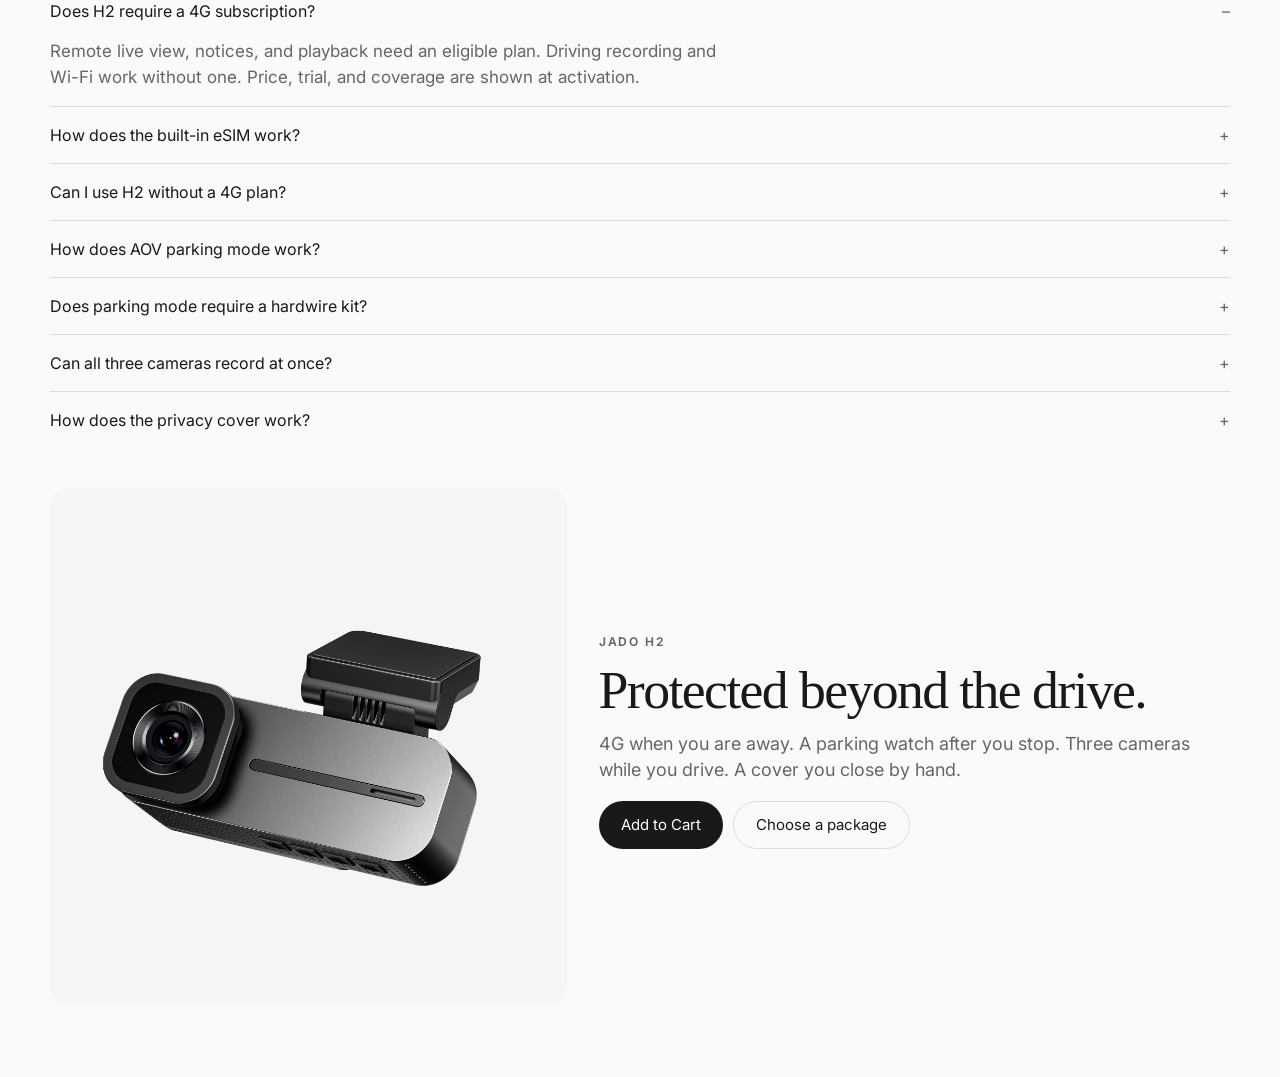
==== commit 49488bbe: "Keep the main 4G phone fully inside its frame. The larger app image was taller than the scene, so th" ====
--- a/preview/h2-v2/index.html
+++ b/preview/h2-v2/index.html
@@ -8,7 +8,7 @@
   <link rel="preconnect" href="https://fonts.googleapis.com">
   <link rel="preconnect" href="https://fonts.gstatic.com" crossorigin>
   <link href="https://fonts.googleapis.com/css2?family=Inter:wght@430;520;650&display=swap" rel="stylesheet">
-  <link rel="stylesheet" href="../../assets/preview-h2-v2.css?v=20261016j">
+  <link rel="stylesheet" href="../../assets/preview-h2-v2.css?v=20261016k">
 </head>
 <body>
   <div class="preview-bar">
--- a/assets/preview-h2-v2.css
+++ b/assets/preview-h2-v2.css
@@ -181,7 +181,7 @@
 .reach-stage {
   position: relative;
   width: 100%;
-  min-height: 640px;
+  min-height: 720px;
   border-radius: 24px;
   overflow: hidden;
   background: #111;
@@ -202,7 +202,7 @@
 .reach-phone {
   position: relative;
   z-index: 1;
-  width: min(340px, 46%);
+  width: min(300px, 36%);
   height: auto;
   object-fit: contain;
   filter: drop-shadow(0 24px 40px rgba(0,0,0,0.45));
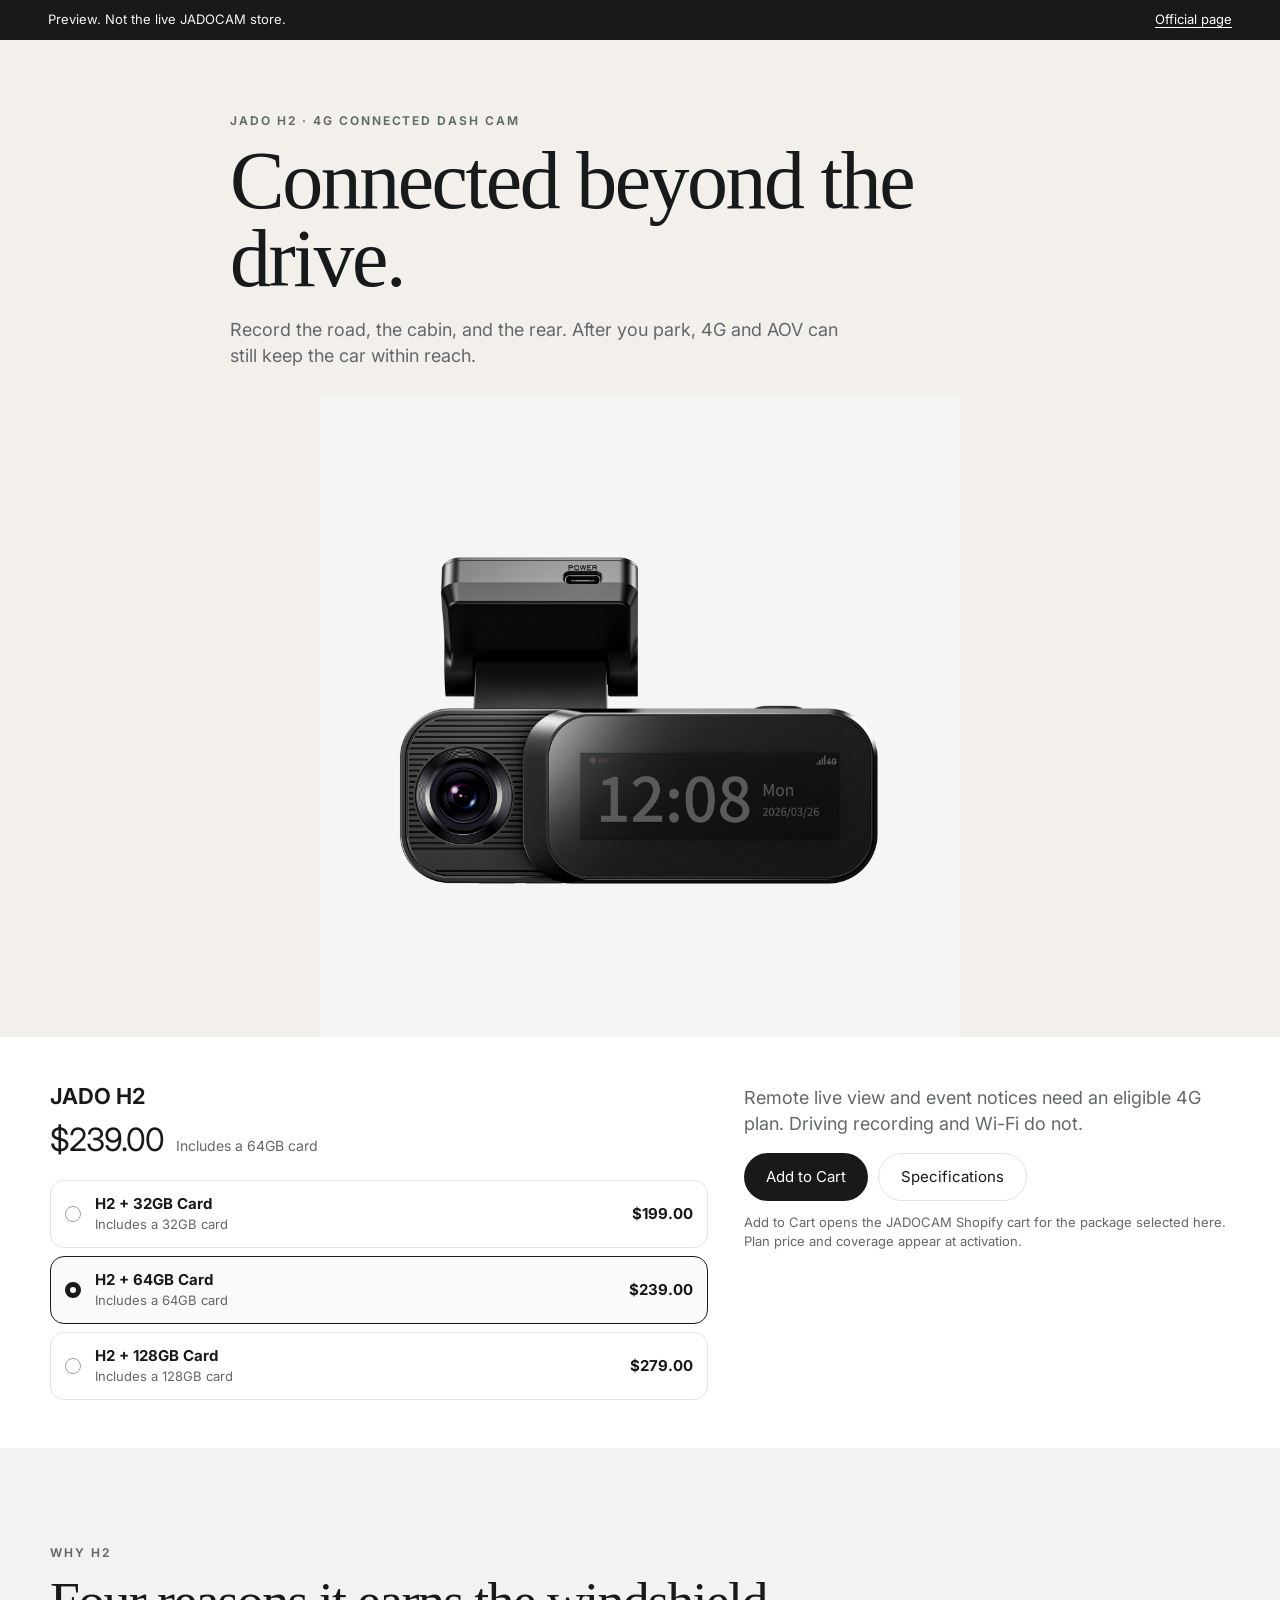
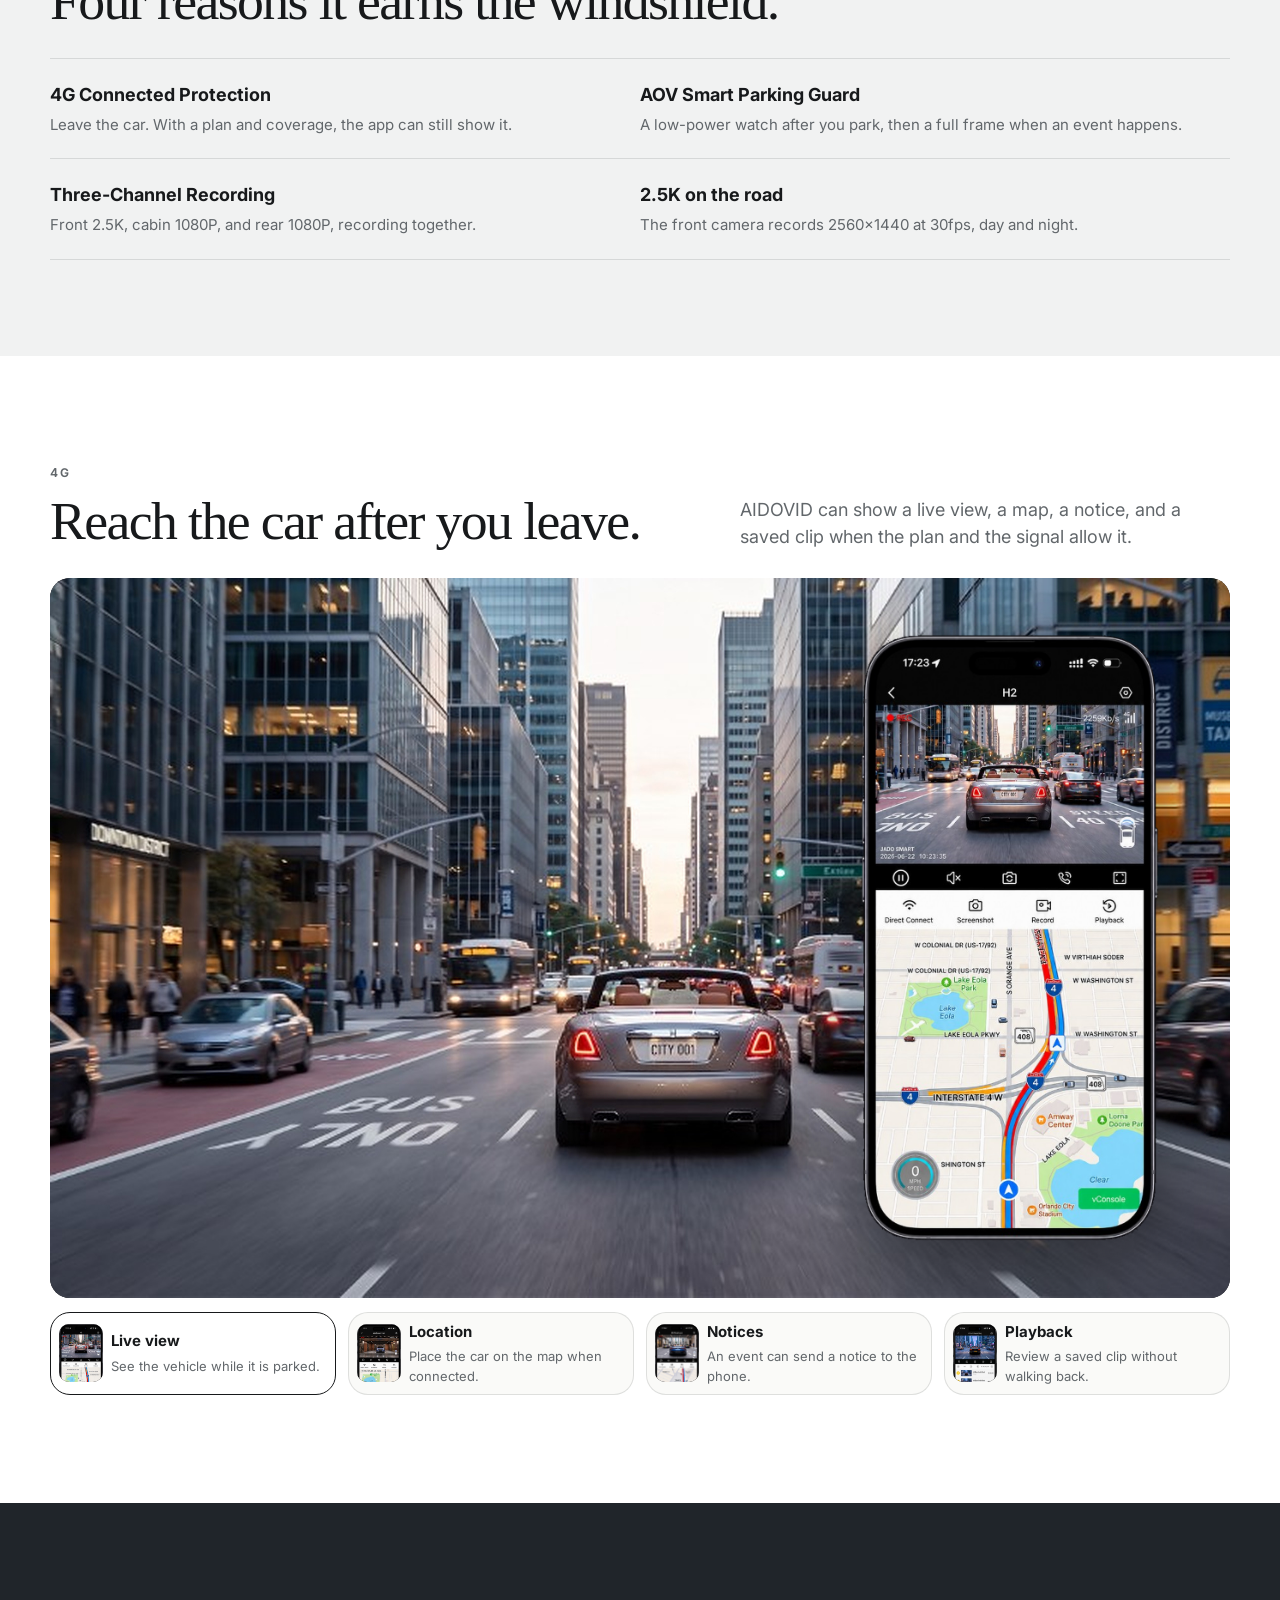
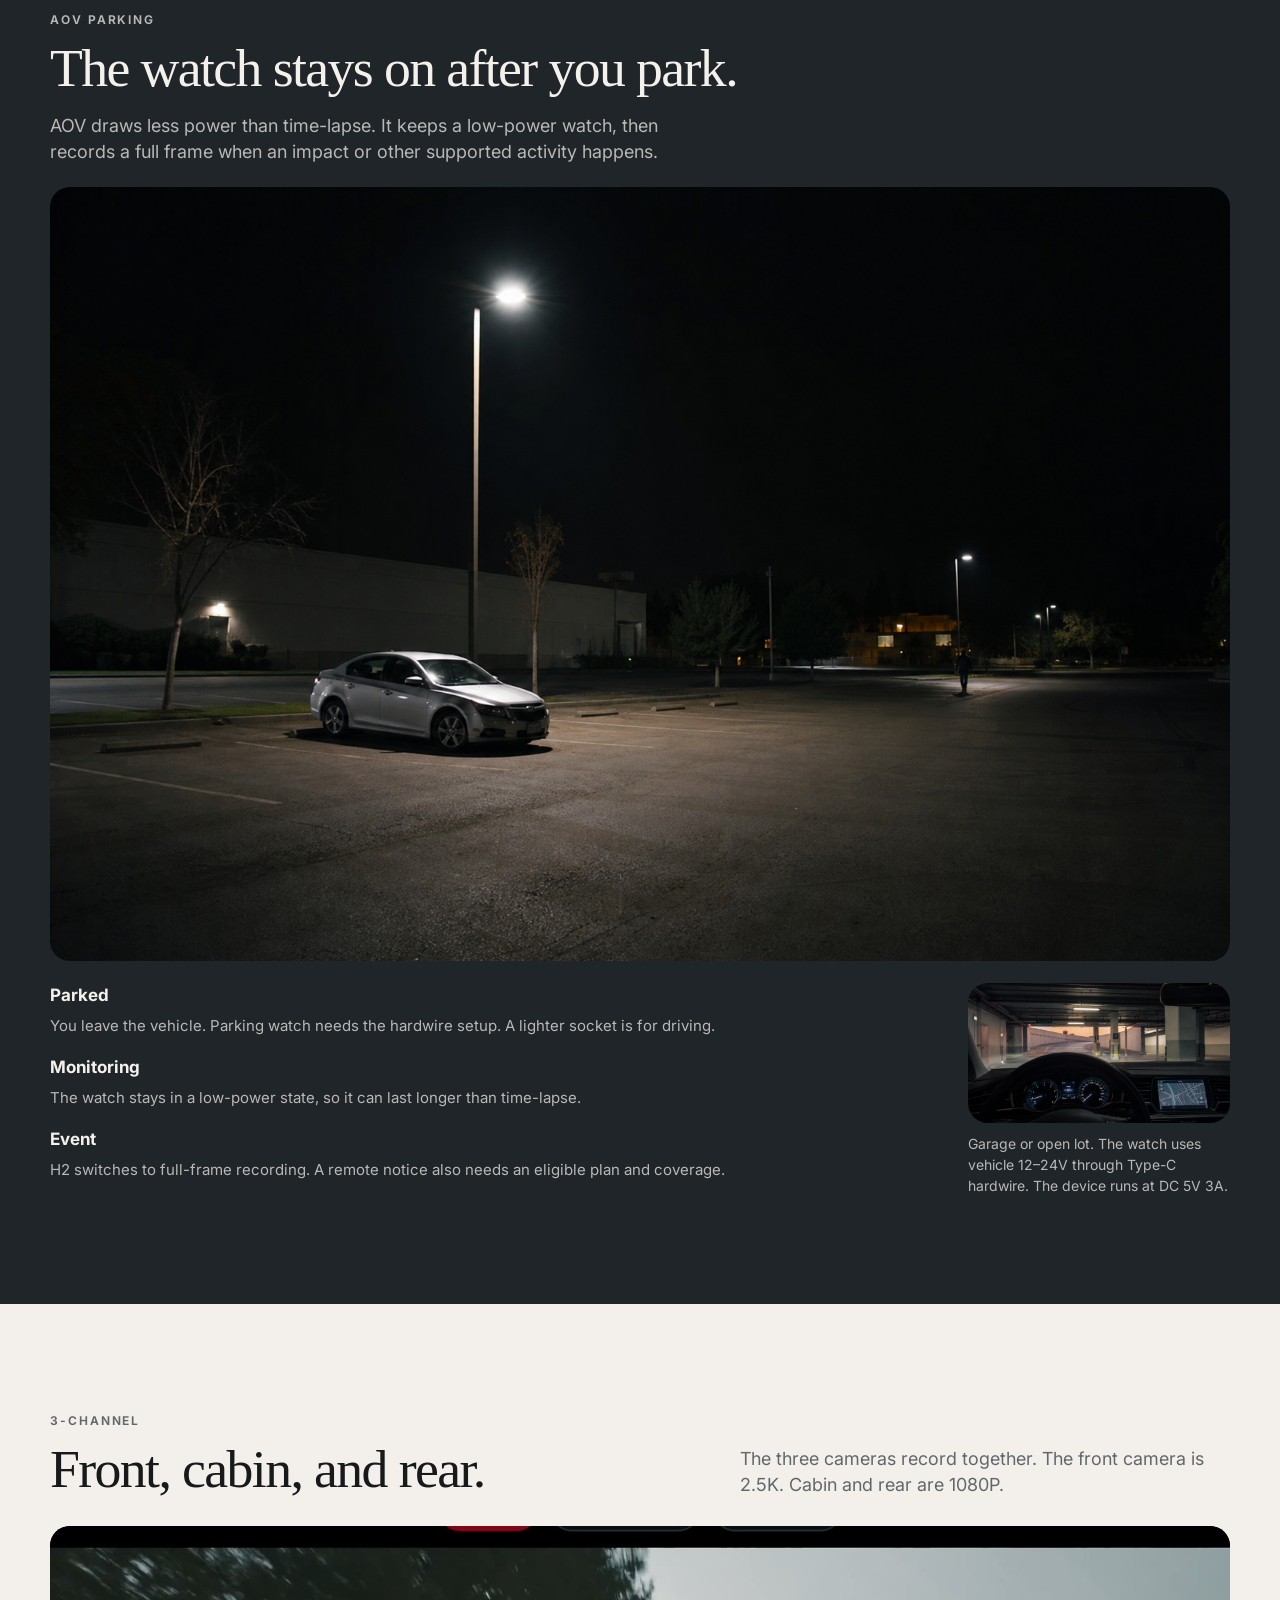
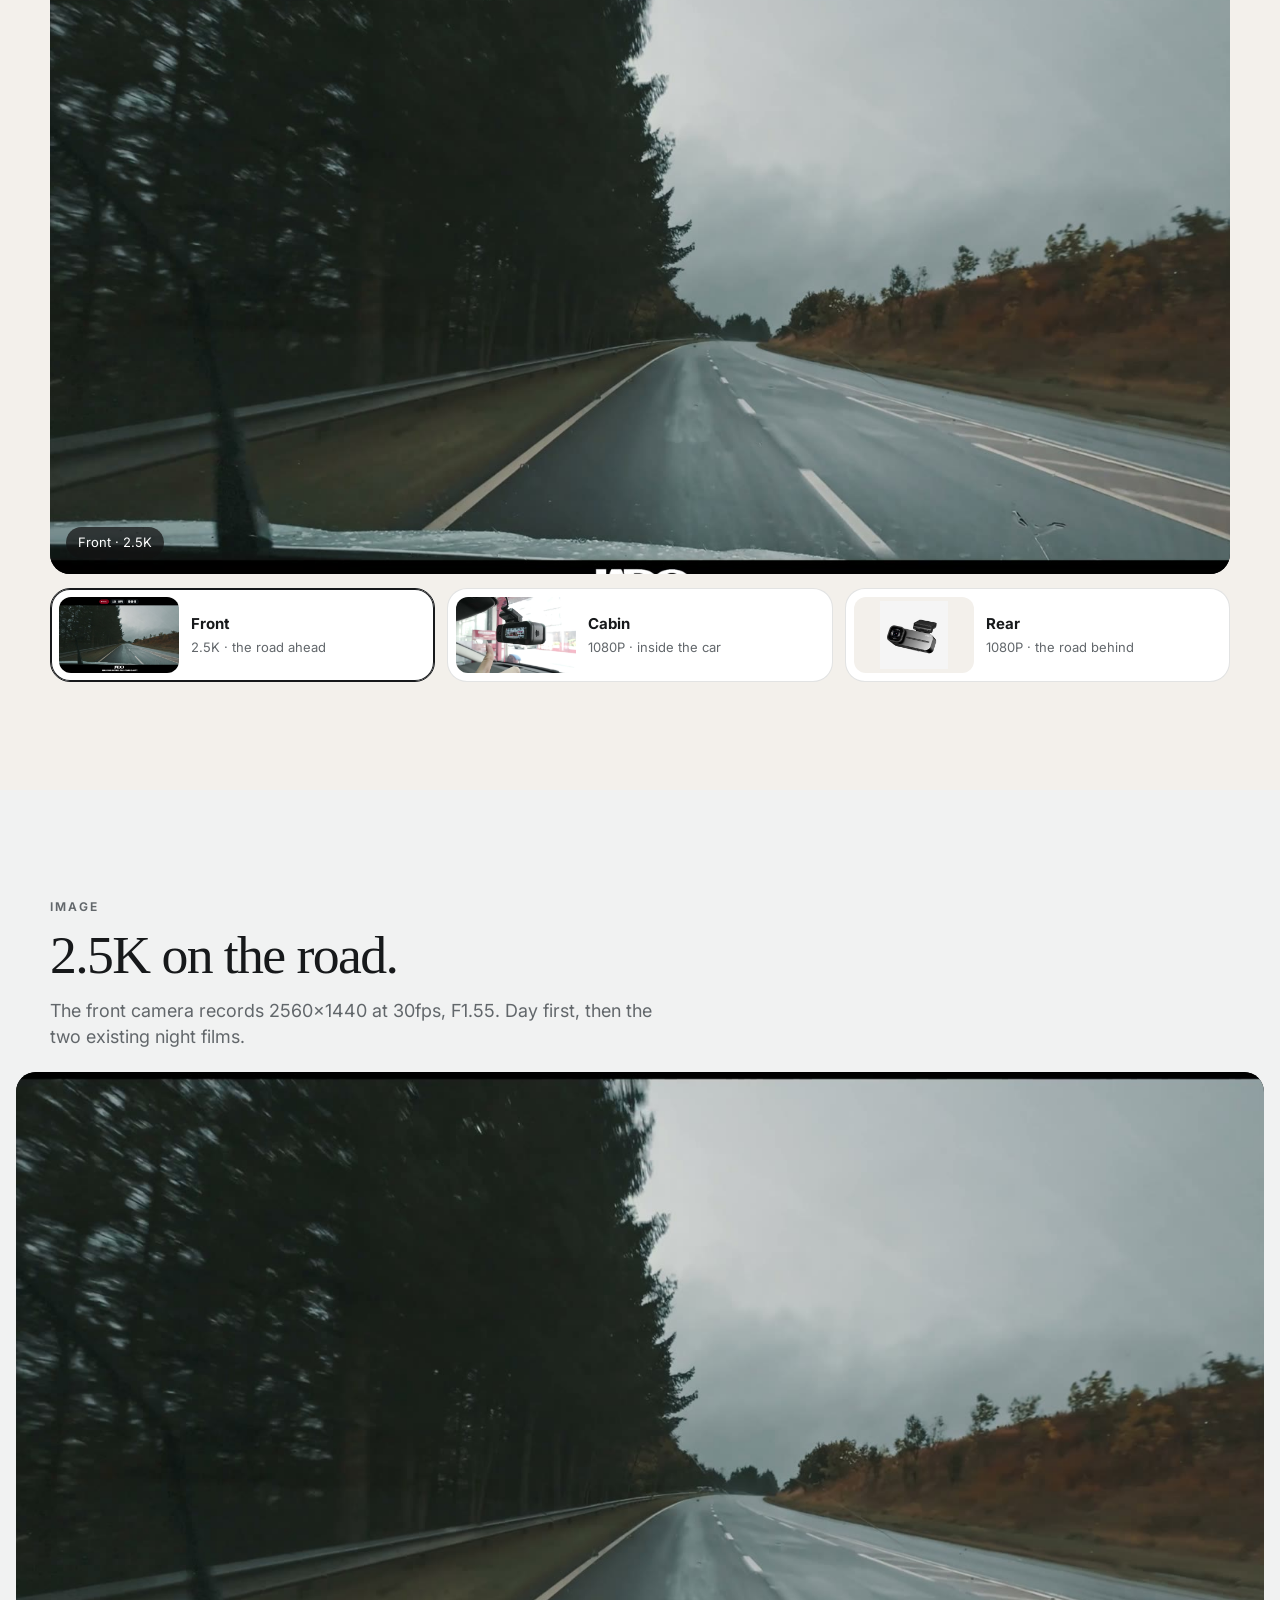
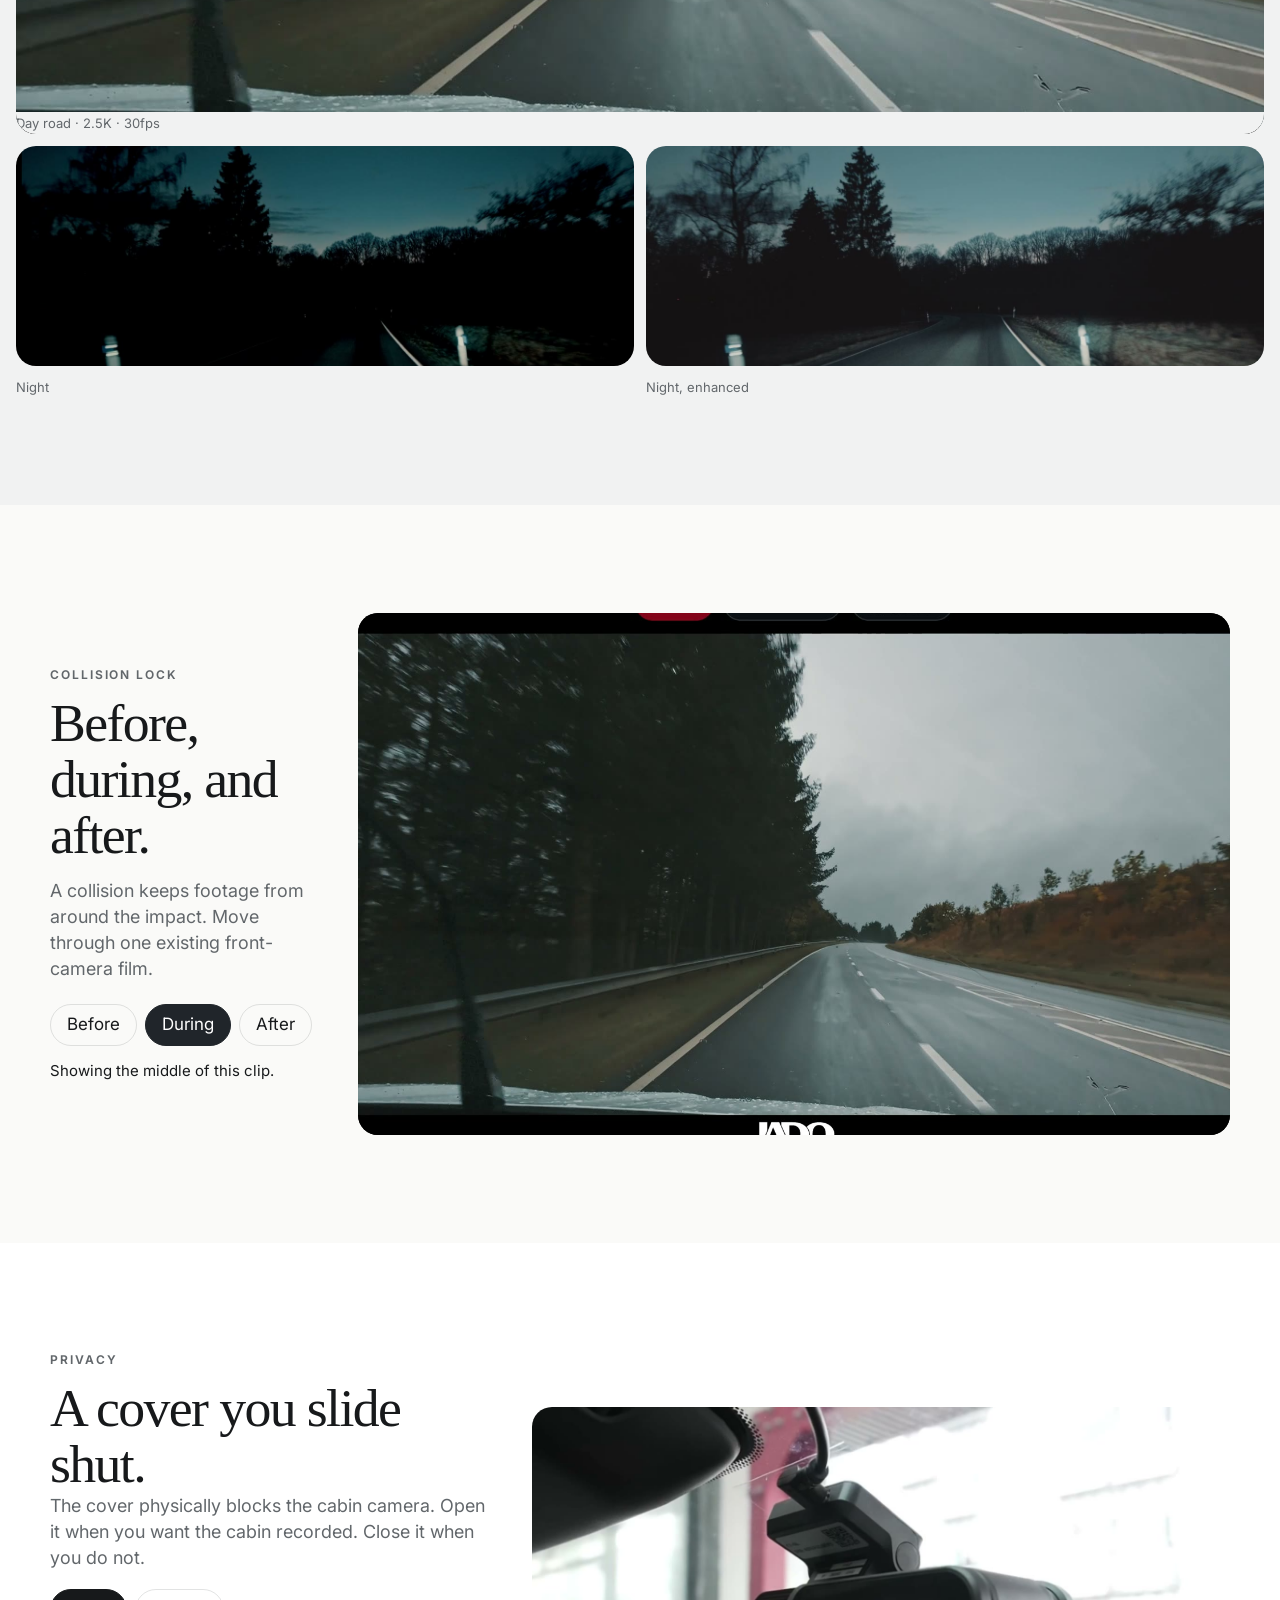
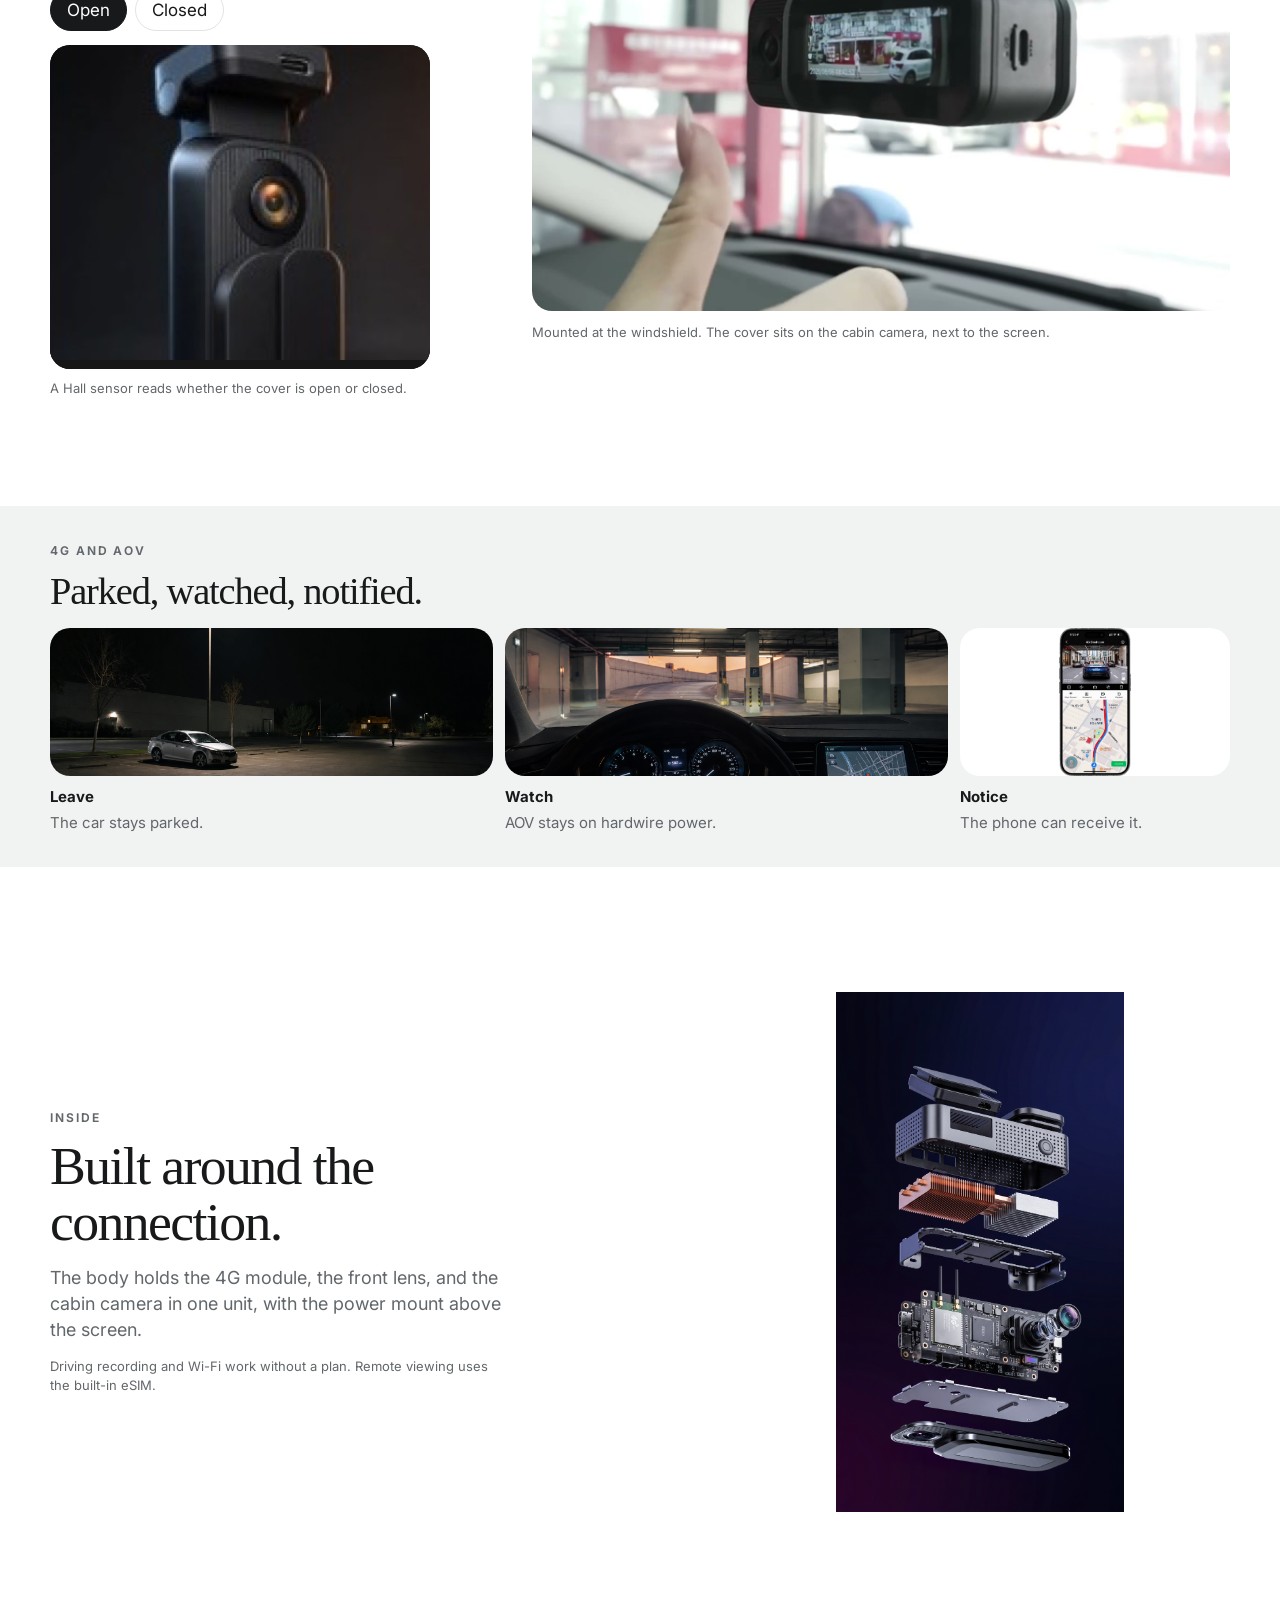
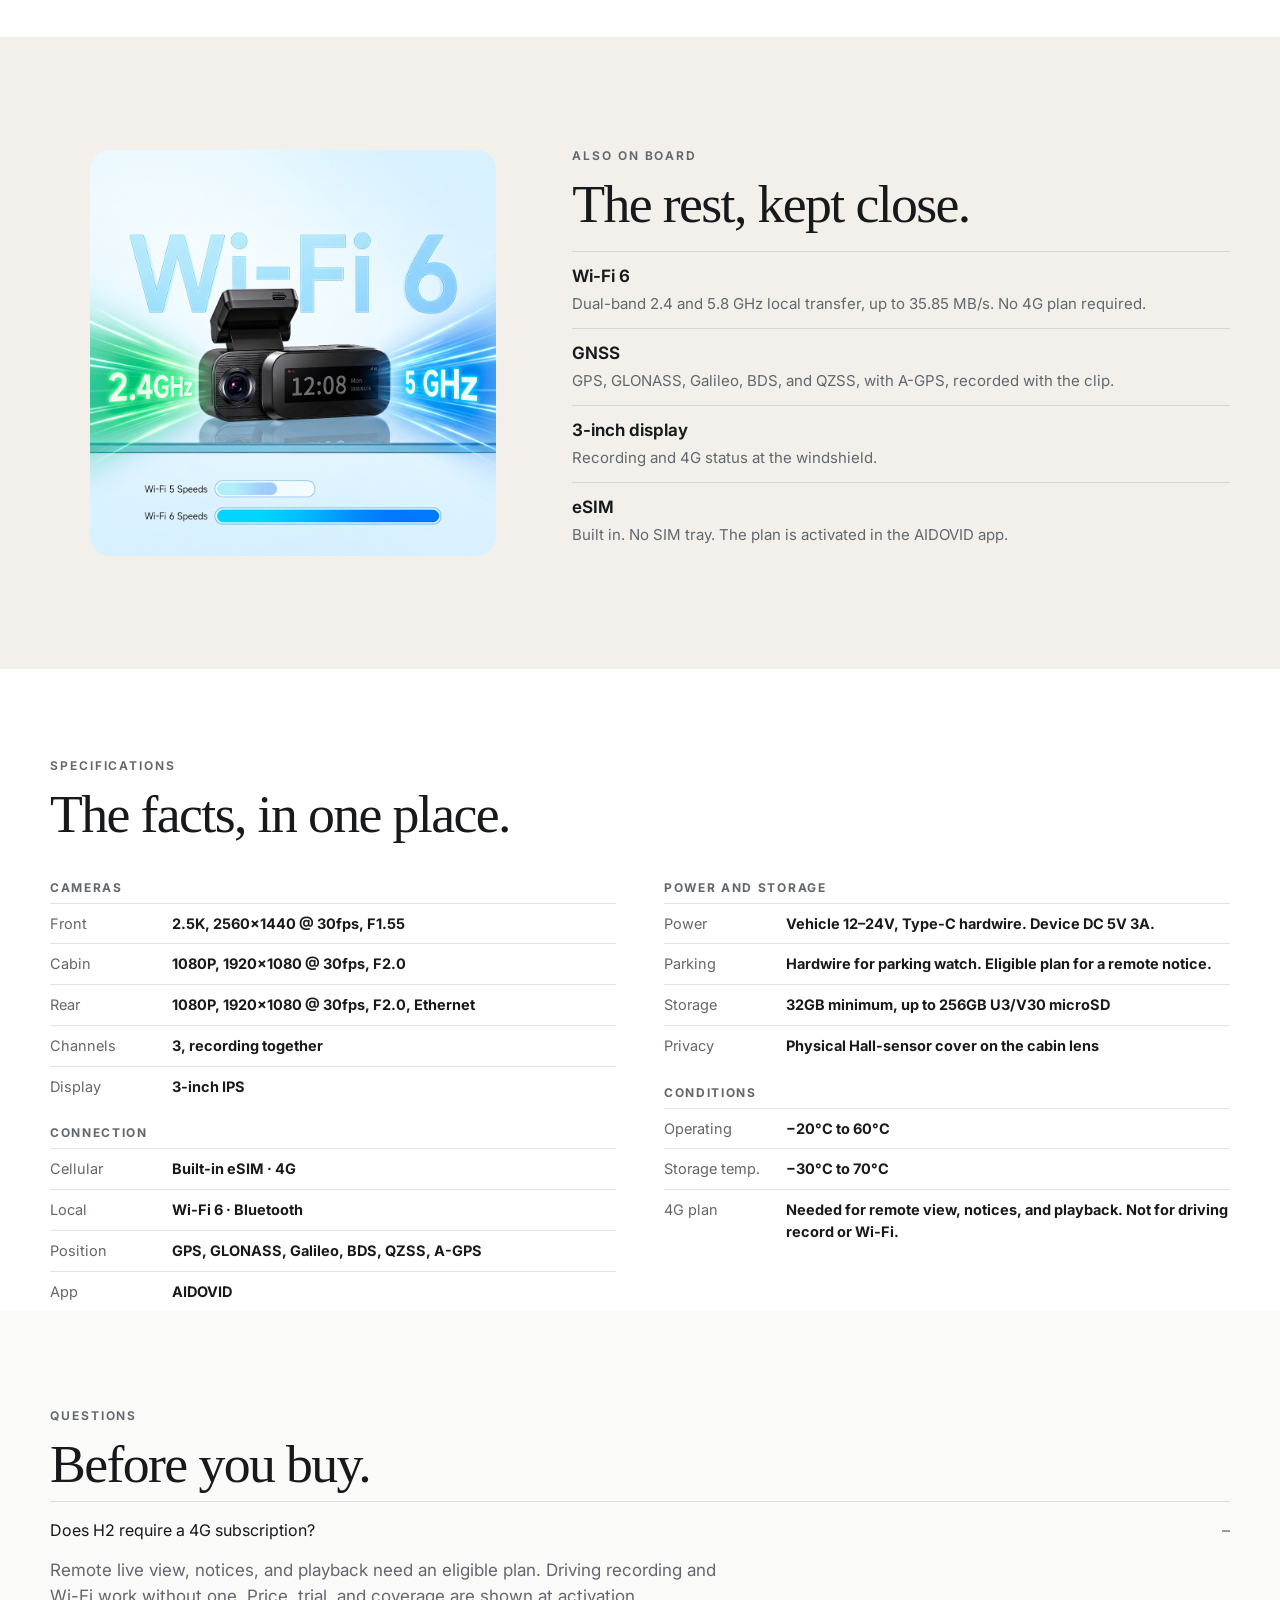
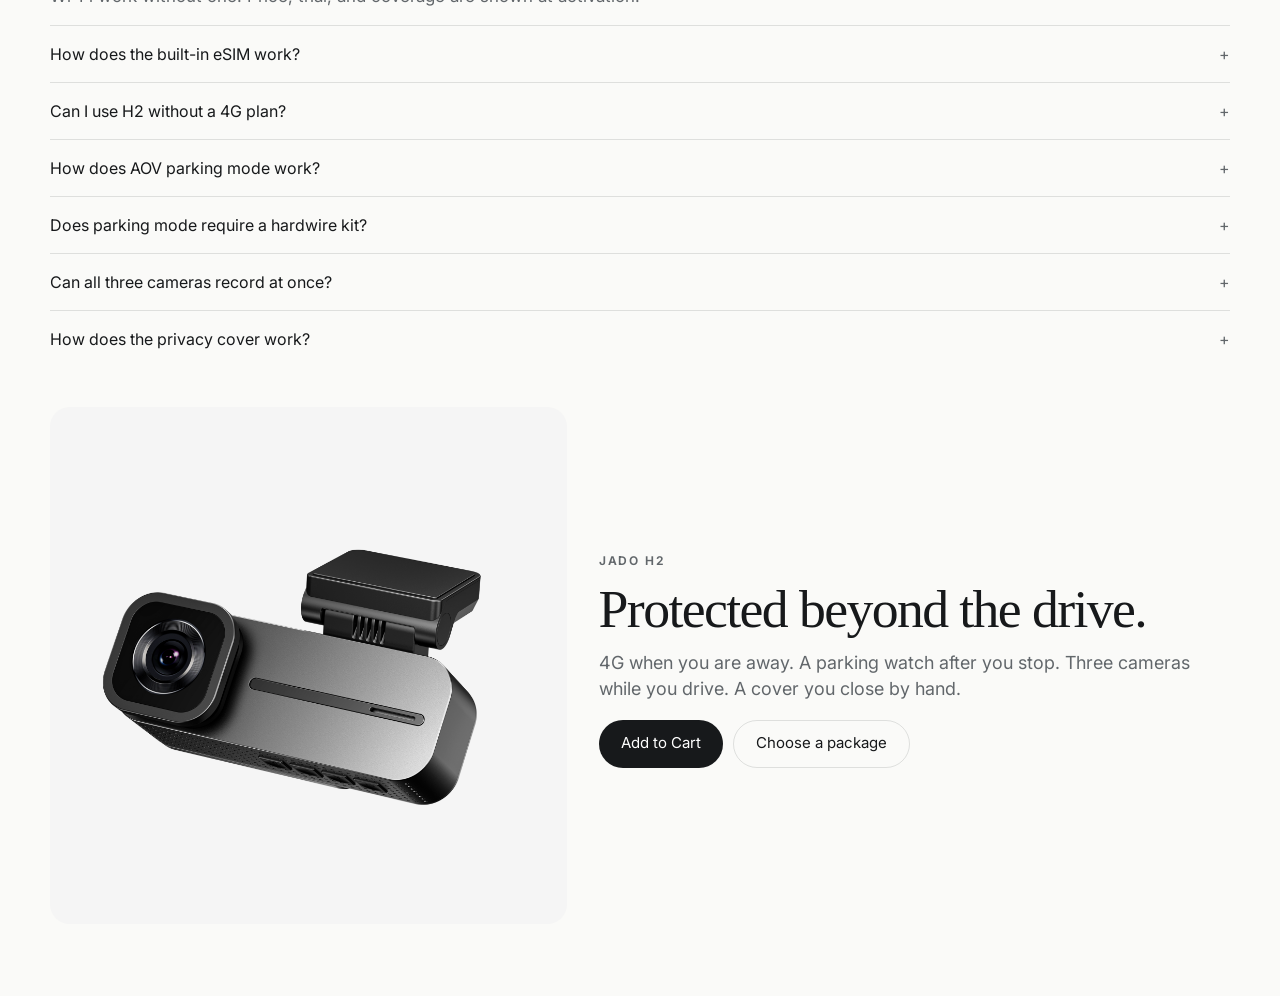
==== commit ea941c0e: "Tighten the preview so the main films read larger than the repeats. The three camera views stay visi" ====
--- a/preview/h2-v2/index.html
+++ b/preview/h2-v2/index.html
@@ -8,7 +8,7 @@
   <link rel="preconnect" href="https://fonts.googleapis.com">
   <link rel="preconnect" href="https://fonts.gstatic.com" crossorigin>
   <link href="https://fonts.googleapis.com/css2?family=Inter:wght@430;520;650&display=swap" rel="stylesheet">
-  <link rel="stylesheet" href="../../assets/preview-h2-v2.css?v=20261016k">
+  <link rel="stylesheet" href="../../assets/preview-h2-v2.css?v=20261016m">
 </head>
 <body>
   <div class="preview-bar">
@@ -166,9 +166,18 @@
           <img data-cam-media="rear" src="../../assets/h2-library/h2-studio-road-facing-34.png" alt="Road-facing side of the H2 body">
         </div>
         <div class="channel-tabs" role="tablist" aria-label="Camera channel">
-          <button type="button" class="is-on" data-cam="front" role="tab" aria-selected="true">Front · 2.5K</button>
-          <button type="button" data-cam="cabin" role="tab" aria-selected="false">Cabin · 1080P</button>
-          <button type="button" data-cam="rear" role="tab" aria-selected="false">Rear · 1080P</button>
+          <button type="button" class="is-on" data-cam="front" role="tab" aria-selected="true">
+            <img src="../../assets/h2-road-test-film-v2-poster-20260729.jpg" alt="">
+            <span><b>Front</b><em>2.5K · the road ahead</em></span>
+          </button>
+          <button type="button" data-cam="cabin" role="tab" aria-selected="false">
+            <img src="../../assets/h2-privacy-cabin-poster-20260815.jpg" alt="">
+            <span><b>Cabin</b><em>1080P · inside the car</em></span>
+          </button>
+          <button type="button" data-cam="rear" role="tab" aria-selected="false">
+            <img src="../../assets/h2-library/h2-studio-road-facing-34.png" alt="">
+            <span><b>Rear</b><em>1080P · the road behind</em></span>
+          </button>
         </div>
       </div>
     </div>
@@ -179,6 +188,8 @@
       <p class="eyebrow">Image</p>
       <h2>2.5K on the road.</h2>
       <p class="lede">The front camera records 2560×1440 at 30fps, F1.55. Day first, then the two existing night films.</p>
+    </div>
+    <div class="clarity-wide">
       <figure class="day-film">
         <video autoplay muted loop playsinline preload="metadata" poster="../../assets/h2-road-test-film-v2-poster-20260729.jpg">
           <source src="../../assets/h2-road-test-film-v2-20260729.mp4" type="video/mp4">
@@ -213,6 +224,7 @@
           <button type="button" class="is-on" data-when="during">During</button>
           <button type="button" data-when="after">After</button>
         </div>
+        <p class="lock-status" data-lock-status>Showing the middle of this clip.</p>
       </div>
       <figure class="lock-stage">
         <video data-lock-film muted playsinline preload="metadata" poster="../../assets/h2-road-test-film-v2-poster-20260729.jpg">
@@ -222,7 +234,7 @@
     </div>
   </section>
 
-  <section class="privacy" id="privacy">
+  <section class="privacy" id="privacy" data-cover="open">
     <div class="wrap privacy-layout">
       <div>
         <p class="eyebrow">Privacy</p>
@@ -250,19 +262,19 @@
   <section class="together" id="together">
     <div class="wrap">
       <p class="eyebrow">4G and AOV</p>
-      <h2>From the parking spot to the phone.</h2>
+      <h2>Parked, watched, notified.</h2>
       <div class="story">
         <figure>
           <img src="../../assets/day-h2-scene05-night-v2.jpg" alt="A parked car at night">
-          <figcaption><b>Leave</b> You walk away. The car stays where you left it.</figcaption>
+          <figcaption><b>Leave</b> The car stays parked.</figcaption>
         </figure>
         <figure>
           <img src="../../assets/day-h2-scene01-garage.jpg" alt="Inside a parking garage at dusk">
-          <figcaption><b>Watch</b> AOV keeps a low-power watch on hardwire power.</figcaption>
+          <figcaption><b>Watch</b> AOV stays on hardwire power.</figcaption>
         </figure>
         <figure class="story-phone">
           <img src="../../assets/h2-reach-alerts-app-20260829v1.png" alt="Existing app image of an event notice">
-          <figcaption><b>Notice</b> With a plan and coverage, the phone can receive an event notice.</figcaption>
+          <figcaption><b>Notice</b> The phone can receive it.</figcaption>
         </figure>
       </div>
     </div>
@@ -389,6 +401,6 @@
     </div>
     <a class="cta" data-cart href="https://jadocam.myshopify.com/cart/45546997743795:1">Add to Cart</a>
   </div>
-  <script src="../../assets/preview-h2-v2.js?v=20261016j"></script>
+  <script src="../../assets/preview-h2-v2.js?v=20261016m"></script>
 </body>
 </html>
--- a/assets/preview-h2-v2.css
+++ b/assets/preview-h2-v2.css
@@ -8,6 +8,7 @@
   --gray: #f1f2f2;
   --warm: #f3f0eb;
   --dark: #20252a;
+  --radius: 20px;
   --max: 1180px;
   --pad: clamp(20px, 4vw, 48px);
   --serif: "Iowan Old Style", "Palatino Linotype", Palatino, Georgia, serif;
@@ -157,22 +158,22 @@
 }
 .reach-nav button {
   display: grid;
-  grid-template-columns: 64px 1fr;
-  gap: 10px;
+  grid-template-columns: 44px 1fr;
+  gap: 8px;
   align-items: center;
   text-align: left;
-  padding: 10px;
-  border-radius: 16px;
+  padding: 8px;
+  border-radius: var(--radius);
   border: 1px solid var(--line);
-  background: var(--gray);
+  background: var(--paper);
   cursor: pointer;
 }
 .reach-nav button img {
-  width: 64px;
-  height: 86px;
+  width: 44px;
+  height: 58px;
   object-fit: cover;
   object-position: top center;
-  border-radius: 8px;
+  border-radius: 10px;
   background: #111;
 }
 .reach-nav button b { display: block; font-size: 15px; }
@@ -182,7 +183,7 @@
   position: relative;
   width: 100%;
   min-height: 720px;
-  border-radius: 24px;
+  border-radius: var(--radius);
   overflow: hidden;
   background: #111;
 }
@@ -217,10 +218,10 @@
   object-fit: cover;
   border-radius: 22px;
 }
-.park-hero img { height: min(74vh, 720px); }
+.park-hero img { height: min(86vh, 860px); border-radius: var(--radius); }
 .park-lower {
   display: grid;
-  grid-template-columns: 1.35fr 0.75fr;
+  grid-template-columns: 1.7fr 0.5fr;
   gap: 28px;
   align-items: start;
   margin-top: 22px;
@@ -234,14 +235,14 @@
 }
 .steps b { display: block; margin-bottom: 6px; }
 .steps p { color: rgba(244,241,235,0.72); font-size: 15px; }
-.park-second img { height: 210px; }
+.park-second img { height: 140px; border-radius: var(--radius); }
 .park-second figcaption { margin-top: 10px; font-size: 14px; }
 
 .views { background: var(--warm); padding: clamp(64px, 9vw, 108px) 0; }
 .channel-stage {
   position: relative;
-  height: min(76vh, 760px);
-  border-radius: 24px;
+  height: min(72vh, 700px);
+  border-radius: var(--radius);
   overflow: hidden;
   background: #111;
 }
@@ -259,7 +260,21 @@
 .channel[data-channel="front"] [data-cam-media="front"],
 .channel[data-channel="cabin"] [data-cam-media="cabin"],
 .channel[data-channel="rear"] [data-cam-media="rear"] { opacity: 1; }
-.channel-tabs { display: flex; flex-wrap: wrap; gap: 8px; margin-top: 14px; }
+.channel-tabs { display: grid; grid-template-columns: repeat(3, 1fr); gap: 12px; margin-top: 14px; }
+.channel-stage::after {
+  content: "Front · 2.5K";
+  position: absolute;
+  left: 16px;
+  bottom: 16px;
+  z-index: 2;
+  padding: 6px 12px;
+  border-radius: 999px;
+  background: rgba(18, 18, 18, 0.72);
+  color: #fff;
+  font-size: 13px;
+}
+.channel[data-channel="cabin"] .channel-stage::after { content: "Cabin · 1080P"; }
+.channel[data-channel="rear"] .channel-stage::after { content: "Rear · 1080P"; }
 .channel-tabs button, .lock-nav button, .switcher button {
   min-height: 42px;
   padding: 0 16px;
@@ -268,18 +283,46 @@
   background: transparent;
   cursor: pointer;
 }
-.channel-tabs button.is-on, .switcher button.is-on { background: var(--ink); color: #fff; border-color: var(--ink); }
+.lock-nav button.is-on, .switcher button.is-on { background: var(--ink); color: #fff; border-color: var(--ink); }
+.channel-tabs button {
+  display: grid;
+  grid-template-columns: 120px 1fr;
+  gap: 12px;
+  align-items: center;
+  min-height: 0;
+  padding: 8px;
+  border-radius: var(--radius);
+  text-align: left;
+  background: var(--white);
+}
+.channel-tabs button img {
+  width: 120px;
+  height: 76px;
+  object-fit: cover;
+  border-radius: 12px;
+  background: #111;
+}
+.channel-tabs button[data-cam="rear"] img { object-fit: contain; background: var(--warm); padding: 4px; }
+.channel-tabs button b { display: block; font-size: 15px; }
+.channel-tabs button em { display: block; margin-top: 2px; color: var(--muted); font-size: 13px; font-style: normal; }
+.channel-tabs button.is-on {
+  background: var(--white);
+  color: var(--ink);
+  border-color: var(--ink);
+  box-shadow: inset 0 0 0 1px var(--ink);
+}
 
 .clarity { background: var(--gray); padding: clamp(64px, 9vw, 108px) 0; }
 .clarity .lede { margin: 14px 0 22px; }
 .day-film, .night-pair figure { margin: 0; }
-.day-film { overflow: hidden; border-radius: 22px; }
+.clarity-wide { width: min(1360px, calc(100% - 32px)); margin: 18px auto 0; }
+.day-film { overflow: hidden; border-radius: var(--radius); }
 .day-film video, .night-pair video, .lock-stage video, .cabin-film video {
   width: 100%;
   object-fit: cover;
   background: #111;
 }
-.day-film video { height: min(46vh, 440px); border-radius: 22px; object-position: center 32%; transform: scale(1.18); }
+.day-film video { height: min(70vh, 700px); border-radius: var(--radius); object-position: center 32%; transform: scale(1.18); }
 .day-film figcaption, .night-pair figcaption, .cabin-film figcaption {
   position: relative;
   z-index: 1;
@@ -291,7 +334,7 @@
 }
 .cabin-film figcaption { background: var(--white); }
 .night-pair { display: grid; grid-template-columns: 1fr 1fr; gap: 12px; margin-top: 12px; }
-.night-pair video { height: 200px; border-radius: 18px; }
+.night-pair video { height: 220px; border-radius: var(--radius); }
 
 .lock { background: var(--paper); padding: clamp(64px, 9vw, 108px) 0; }
 .lock-grid {
@@ -302,8 +345,9 @@
 }
 .lock-nav { display: flex; flex-wrap: wrap; gap: 8px; margin-top: 22px; }
 .lock-nav button.is-on { background: var(--dark); color: #fff; border-color: var(--dark); }
-.lock-stage { margin: 0; overflow: hidden; border-radius: 22px; }
-.lock-stage video { height: min(56vh, 480px); border-radius: 22px; object-position: center 32%; transform: scale(1.18); }
+.lock-status { margin-top: 14px; color: var(--ink); font-size: 15px; }
+.lock-stage { margin: 0; overflow: hidden; border-radius: var(--radius); }
+.lock-stage video { height: min(58vh, 540px); border-radius: var(--radius); object-position: center 32%; transform: scale(1.18); }
 .lock .lede { margin-top: 14px; }
 
 .privacy { background: var(--white); padding: clamp(64px, 9vw, 108px) 0; }
@@ -314,10 +358,11 @@
   align-items: center;
 }
 .switcher { display: flex; gap: 8px; margin: 18px 0 14px; }
-.macro { margin: 0 0 10px; border-radius: 20px; overflow: hidden; background: #161616; max-width: 300px; }
+.privacy[data-cover="closed"] .macro { box-shadow: 0 0 0 2px var(--ink); }
+.macro { margin: 0 0 10px; border-radius: var(--radius); overflow: hidden; background: #161616; max-width: 380px; }
 .macro img {
   width: 100%;
-  height: 220px;
+  height: 280px;
   object-fit: cover;
   transform: scale(1.25);
 }
@@ -328,13 +373,13 @@
 }
 .macro figcaption { padding: 10px 14px 14px; color: rgba(255,255,255,0.82); font-size: 13px; background: #161616; }
 .cabin-film { margin: 0; }
-.cabin-film video { height: min(62vh, 560px); border-radius: 22px; }
-
-.together { background: var(--gray); padding: clamp(64px, 9vw, 108px) 0; }
-.story { display: grid; grid-template-columns: 1.15fr 1.15fr 0.7fr; gap: 14px; margin-top: 24px; }
+.cabin-film video { height: min(56vh, 520px); border-radius: var(--radius); }
+
+.together { background: var(--gray); padding: 36px 0 32px; }
+.together h2 { font-size: clamp(28px, 3vw, 40px); }
+.story { display: grid; grid-template-columns: 1.15fr 1.15fr 0.7fr; gap: 12px; margin-top: 16px; }
 .story figure { margin: 0; }
-.story img { width: 100%; height: 300px; object-fit: cover; border-radius: 18px; background: #fff; }
-.story figure:first-child img, .story-phone img { height: 420px; }
+.story img, .story figure:first-child img, .story-phone img { width: 100%; height: 148px; object-fit: cover; border-radius: var(--radius); background: #fff; }
 .story-phone img { object-fit: contain; object-position: center bottom; background: var(--white); }
 .story figcaption { margin-top: 10px; color: var(--muted); font-size: 15px; }
 .story figcaption b { display: block; color: var(--ink); margin-bottom: 4px; }
@@ -426,14 +471,17 @@
   .reach-stage { min-height: 0; height: auto; aspect-ratio: 4 / 5; }
   .reach-phone { width: 168px; }
   .reach-nav { grid-template-columns: 1fr 1fr; min-width: 0; max-width: 100%; }
-  .park-hero img { height: 340px; }
-  .park-second img { height: 180px; }
-  .channel-stage { height: 280px; min-width: 0; max-width: 100%; }
-  .day-film video, .lock-stage video { height: 210px; }
-  .cabin-film video { height: 240px; }
-  .night-pair video { height: 140px; }
+  .park-hero img { height: 420px; }
+  .park-second img { height: 140px; }
+  .channel-stage { height: 240px; min-width: 0; max-width: 100%; }
+  .channel-tabs { grid-template-columns: 1fr; }
+  .day-film video { height: 280px; }
+  .lock-stage video { height: 220px; }
+  .cabin-film video { height: 220px; }
+  .night-pair video { height: 150px; }
   .story { min-width: 0; max-width: 100%; }
-  .story img, .story figure:first-child img, .story-phone img { height: 220px; }
+  .story img, .story figure:first-child img, .story-phone img { height: 120px; }
+  .clarity-wide { width: calc(100% - 32px); }
   .inside img { width: min(100%, 320px); margin-left: 0; }
   .macro { max-width: none; }
   .macro img { height: 280px; }
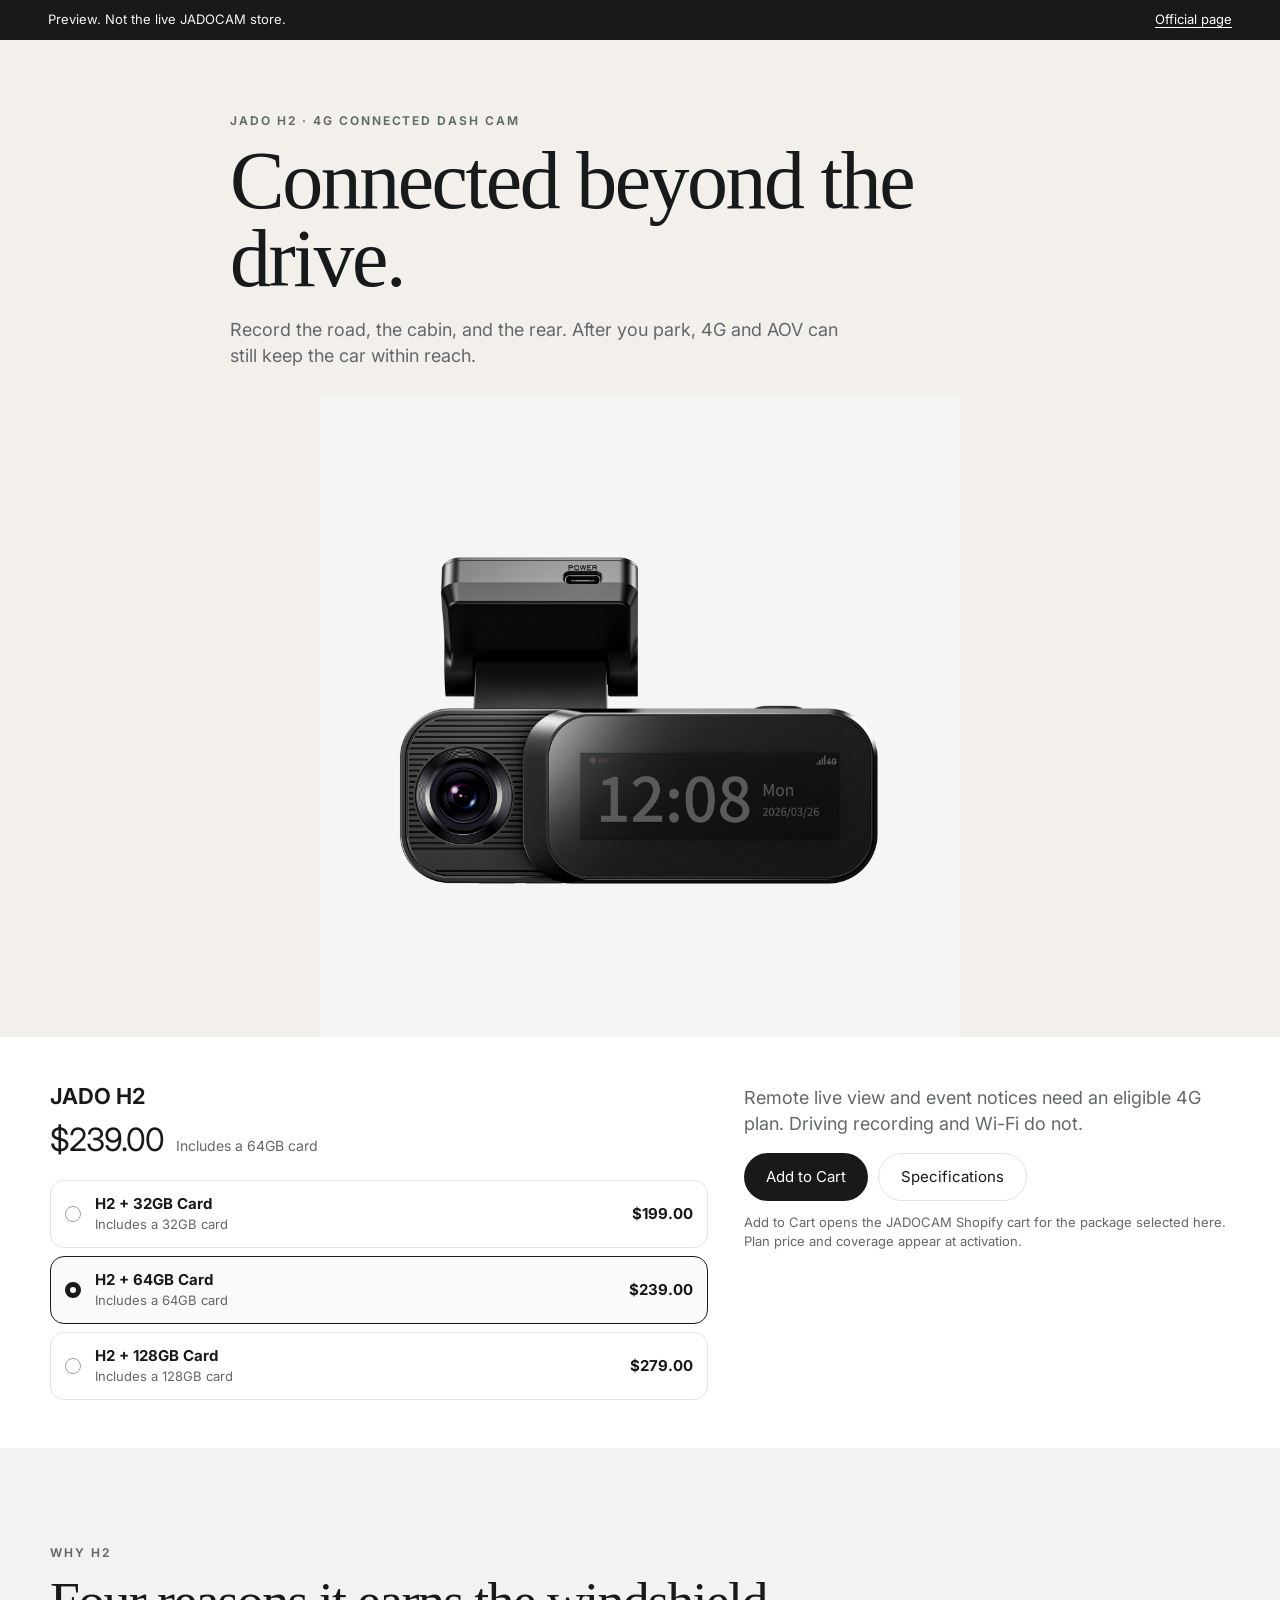
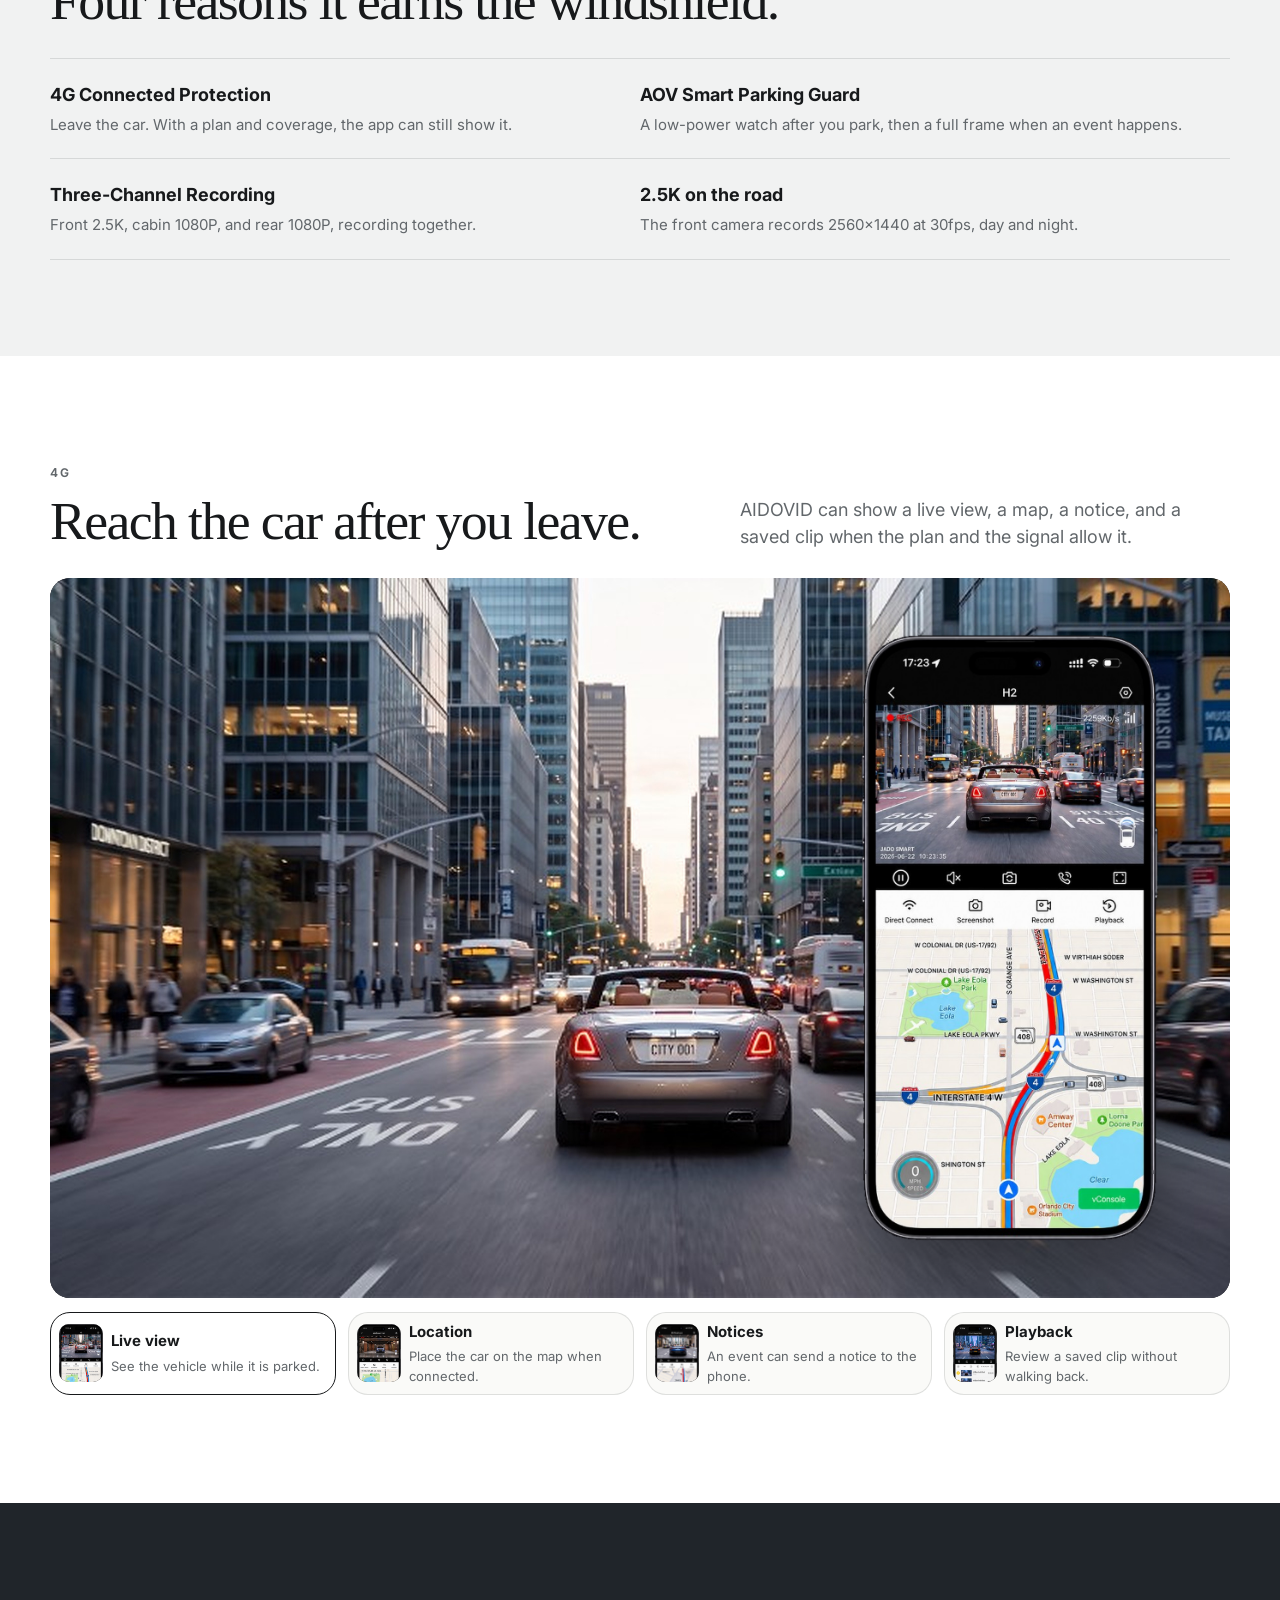
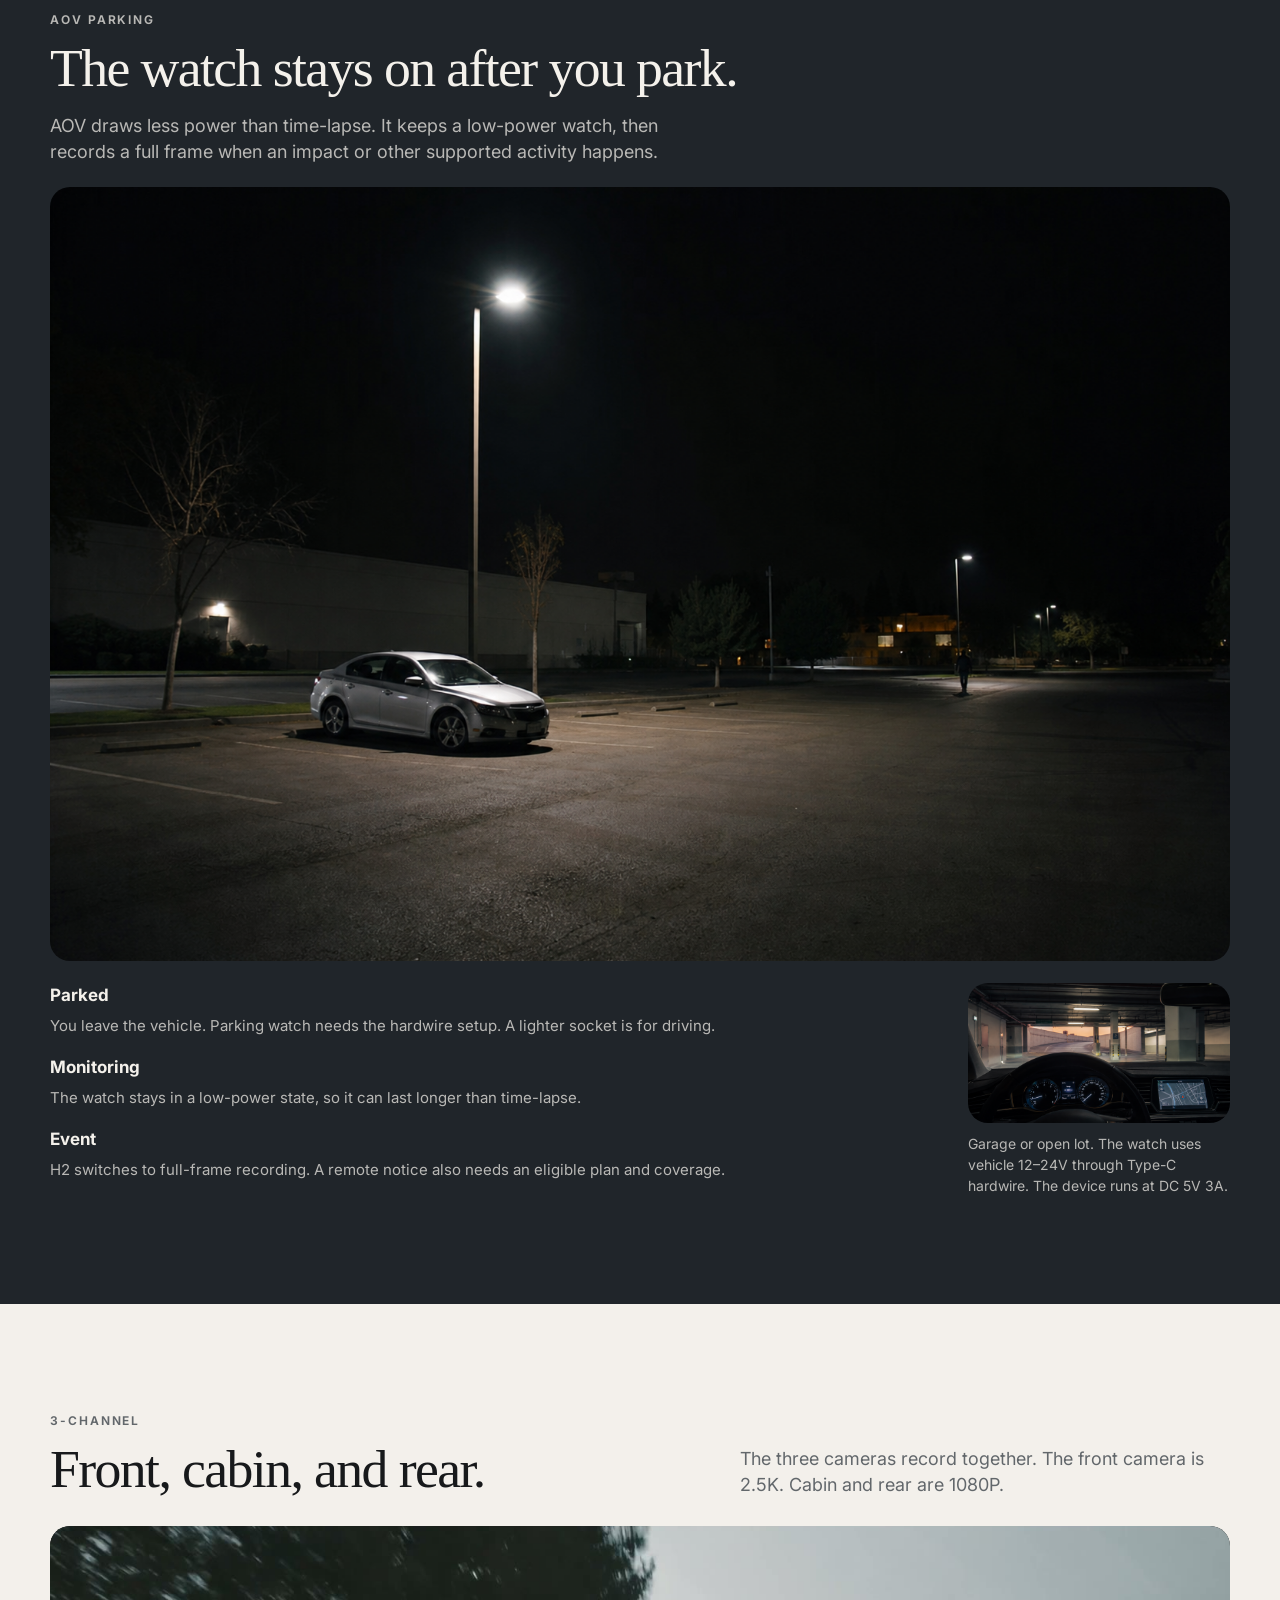
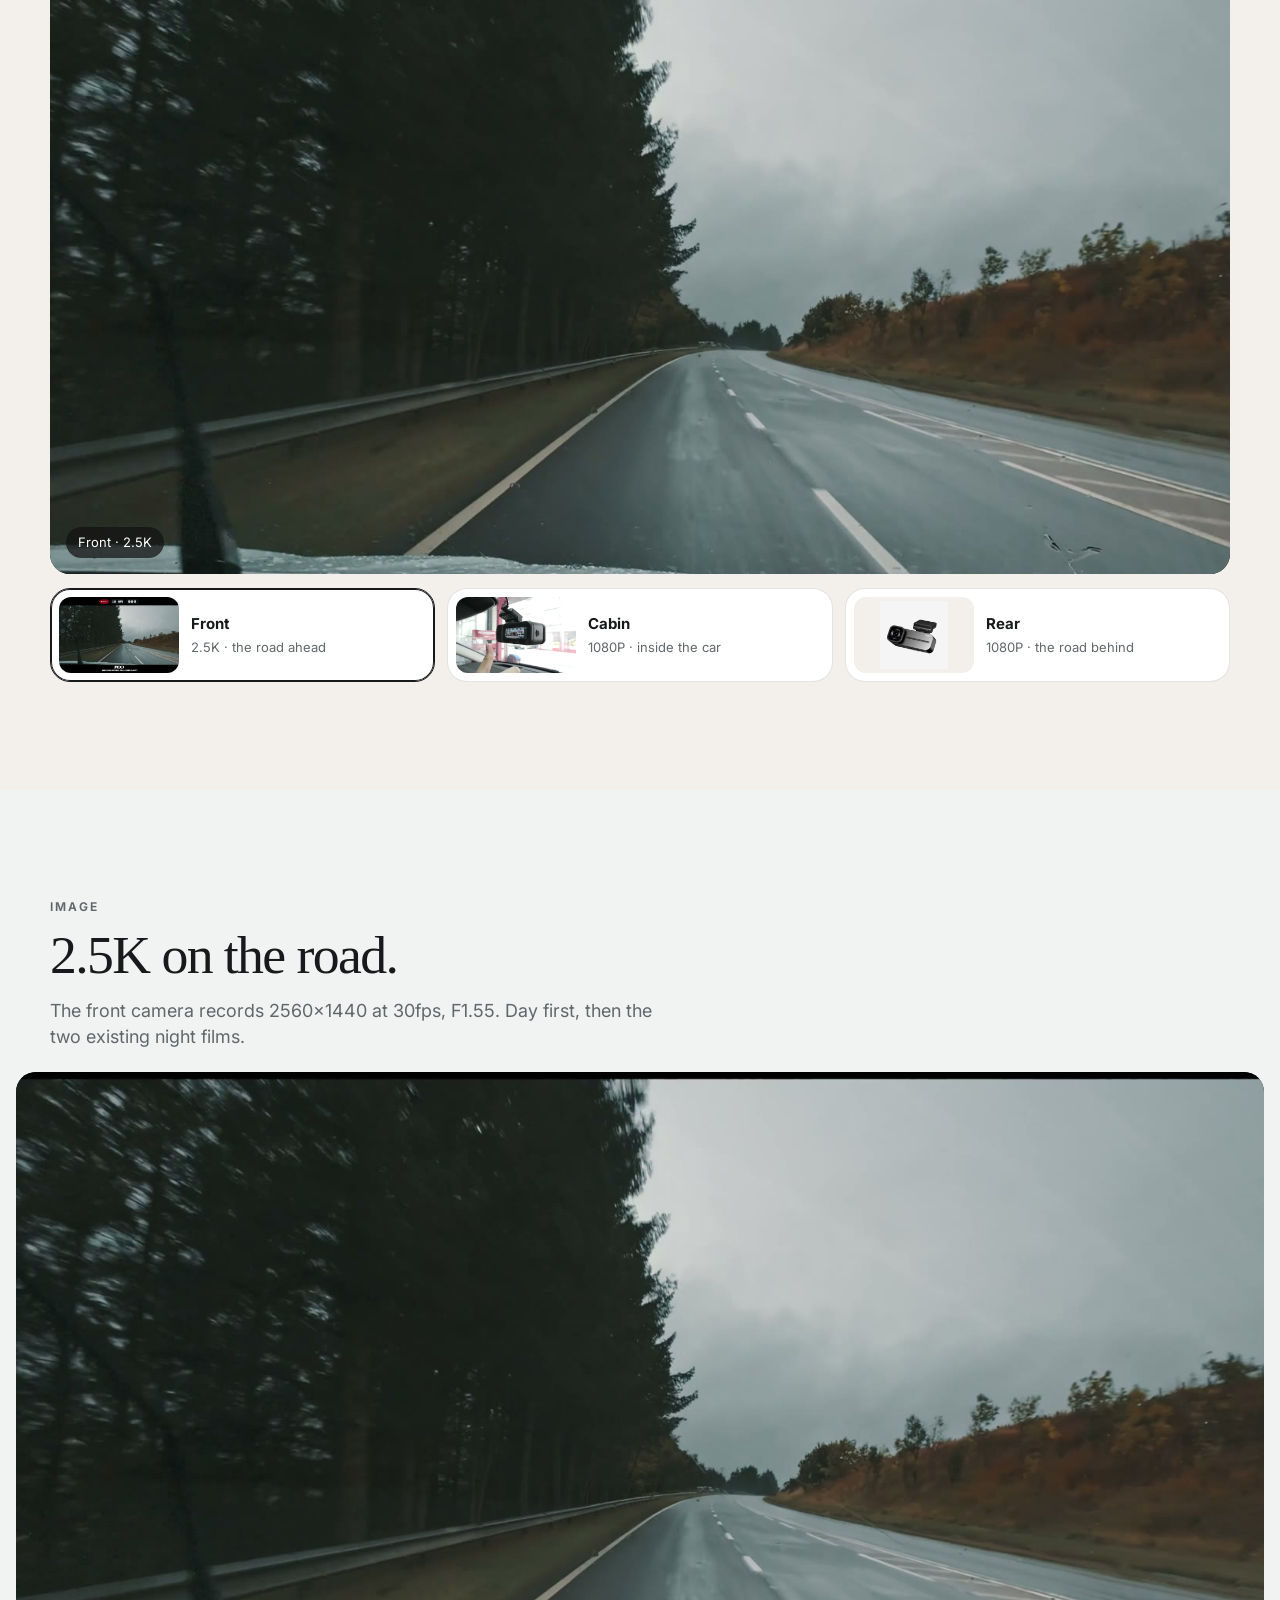
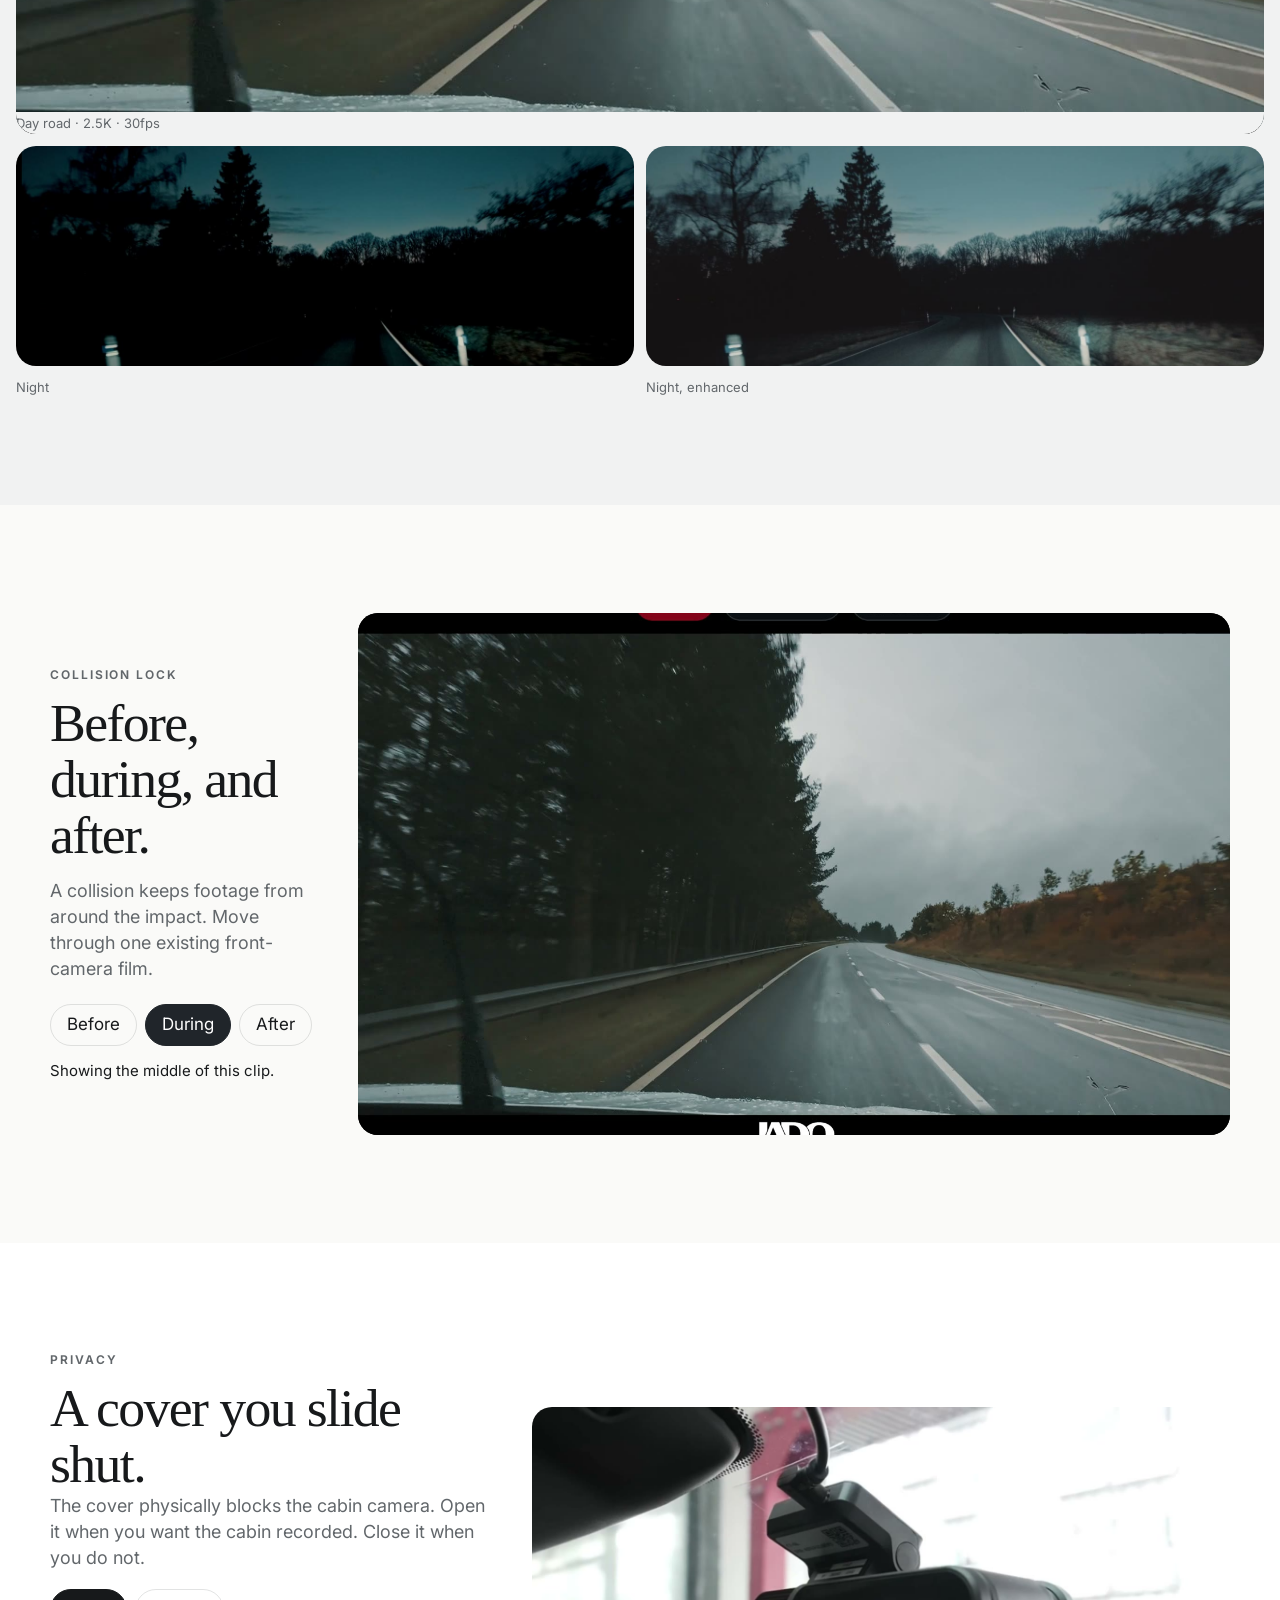
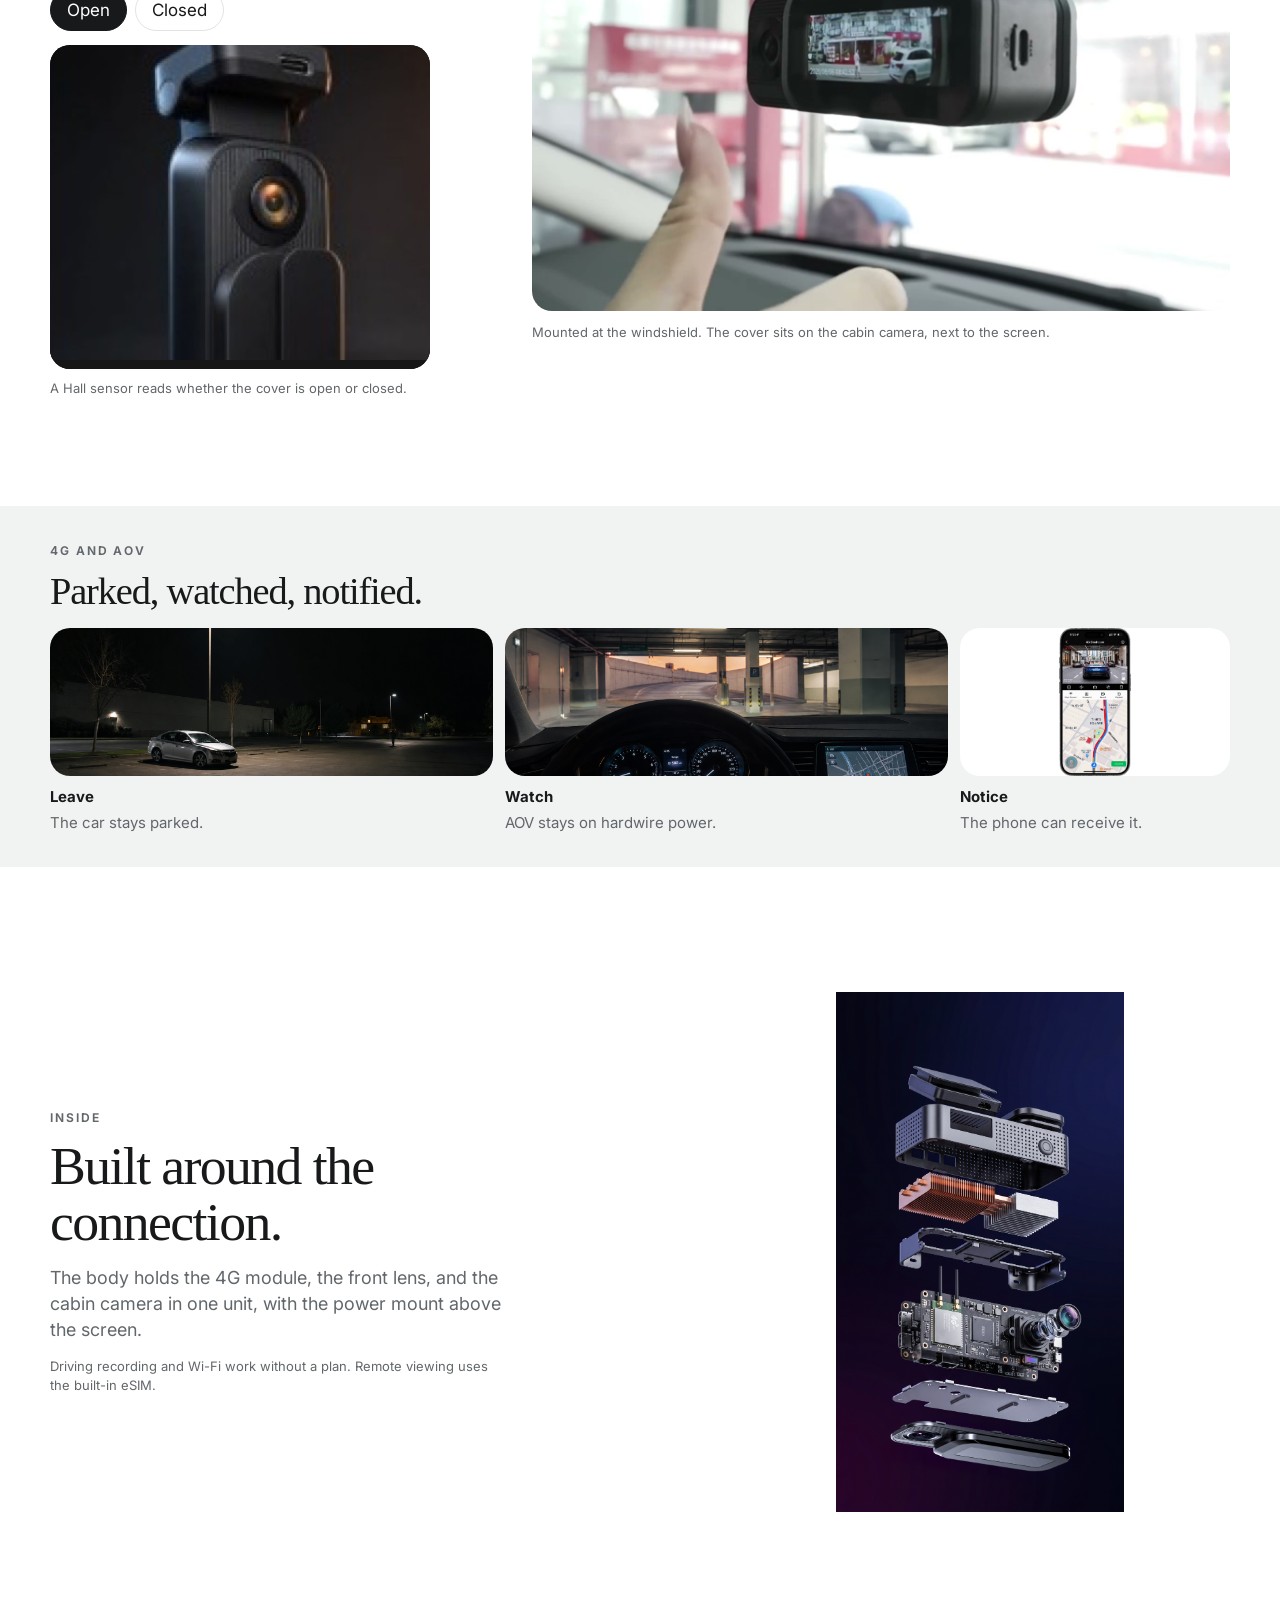
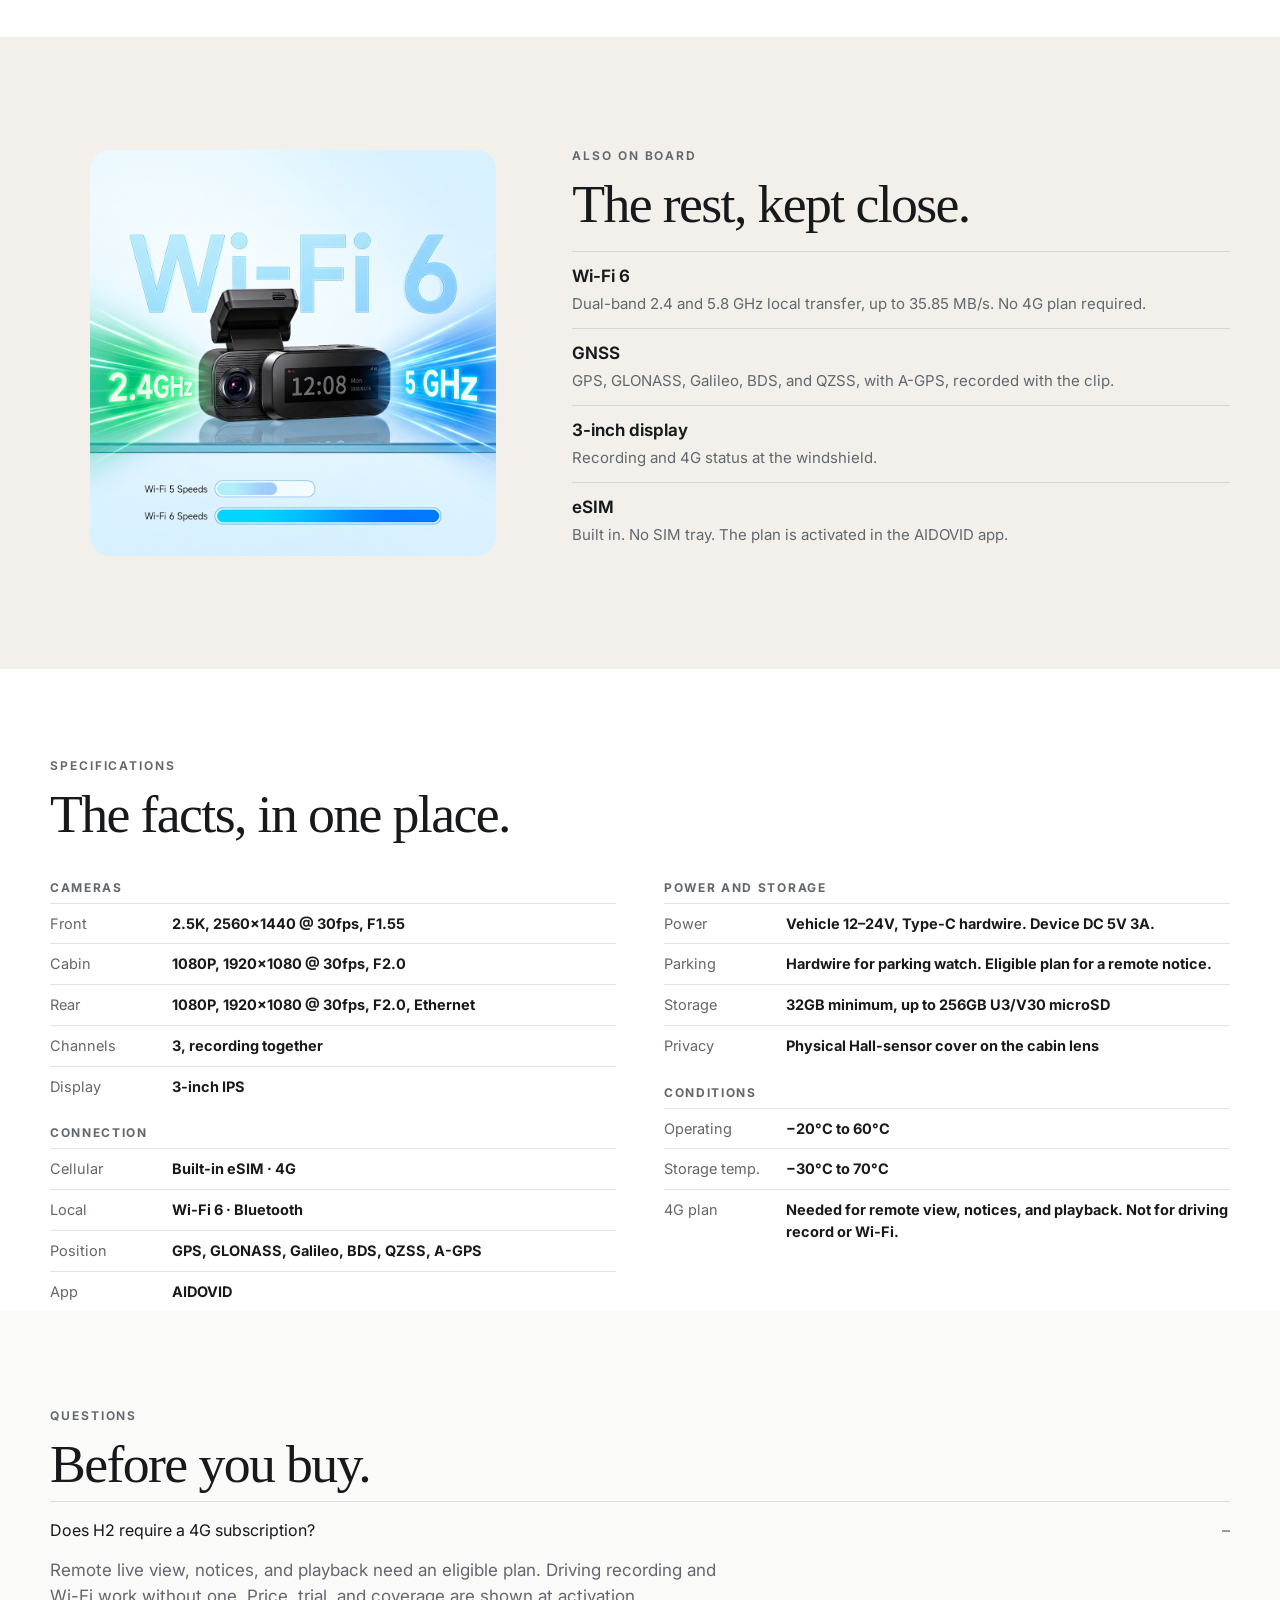
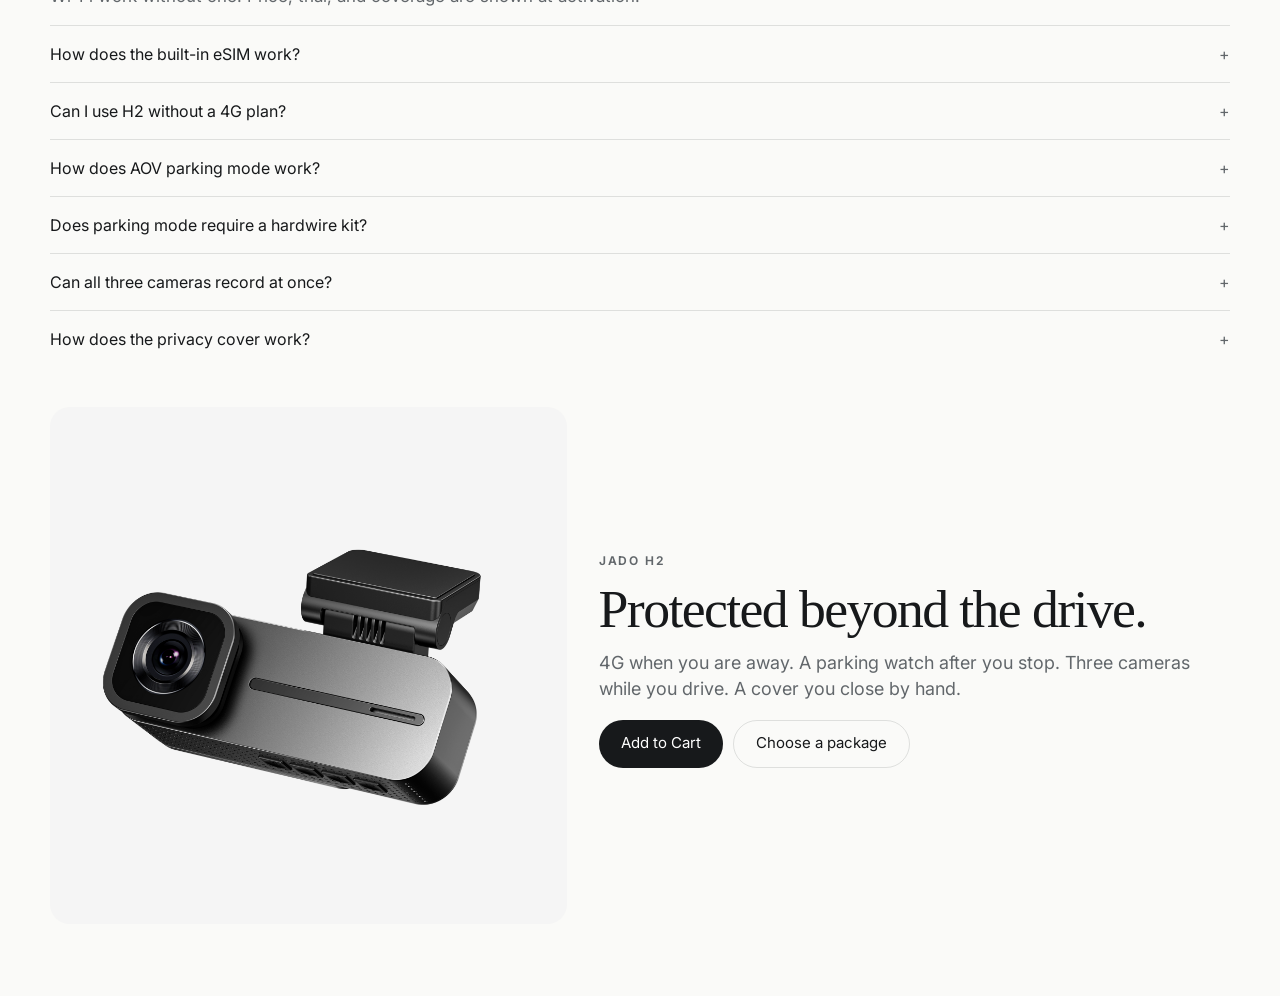
==== commit 18457fbc: "Crop the front-camera frame so the burned-in mark stays out of view." ====
--- a/preview/h2-v2/index.html
+++ b/preview/h2-v2/index.html
@@ -8,7 +8,7 @@
   <link rel="preconnect" href="https://fonts.googleapis.com">
   <link rel="preconnect" href="https://fonts.gstatic.com" crossorigin>
   <link href="https://fonts.googleapis.com/css2?family=Inter:wght@430;520;650&display=swap" rel="stylesheet">
-  <link rel="stylesheet" href="../../assets/preview-h2-v2.css?v=20261016m">
+  <link rel="stylesheet" href="../../assets/preview-h2-v2.css?v=20261016n">
 </head>
 <body>
   <div class="preview-bar">
--- a/assets/preview-h2-v2.css
+++ b/assets/preview-h2-v2.css
@@ -254,7 +254,7 @@
   object-fit: cover;
   opacity: 0;
 }
-.channel[data-channel="front"] [data-cam-media="front"] { object-position: center 32%; transform: scale(1.18); }
+.channel[data-channel="front"] [data-cam-media="front"] { object-position: center 26%; transform: scale(1.28); }
 .channel[data-channel="rear"] .channel-stage { background: var(--warm); }
 .channel[data-channel="rear"] .channel-stage img { object-fit: contain; padding: 28px; }
 .channel[data-channel="front"] [data-cam-media="front"],
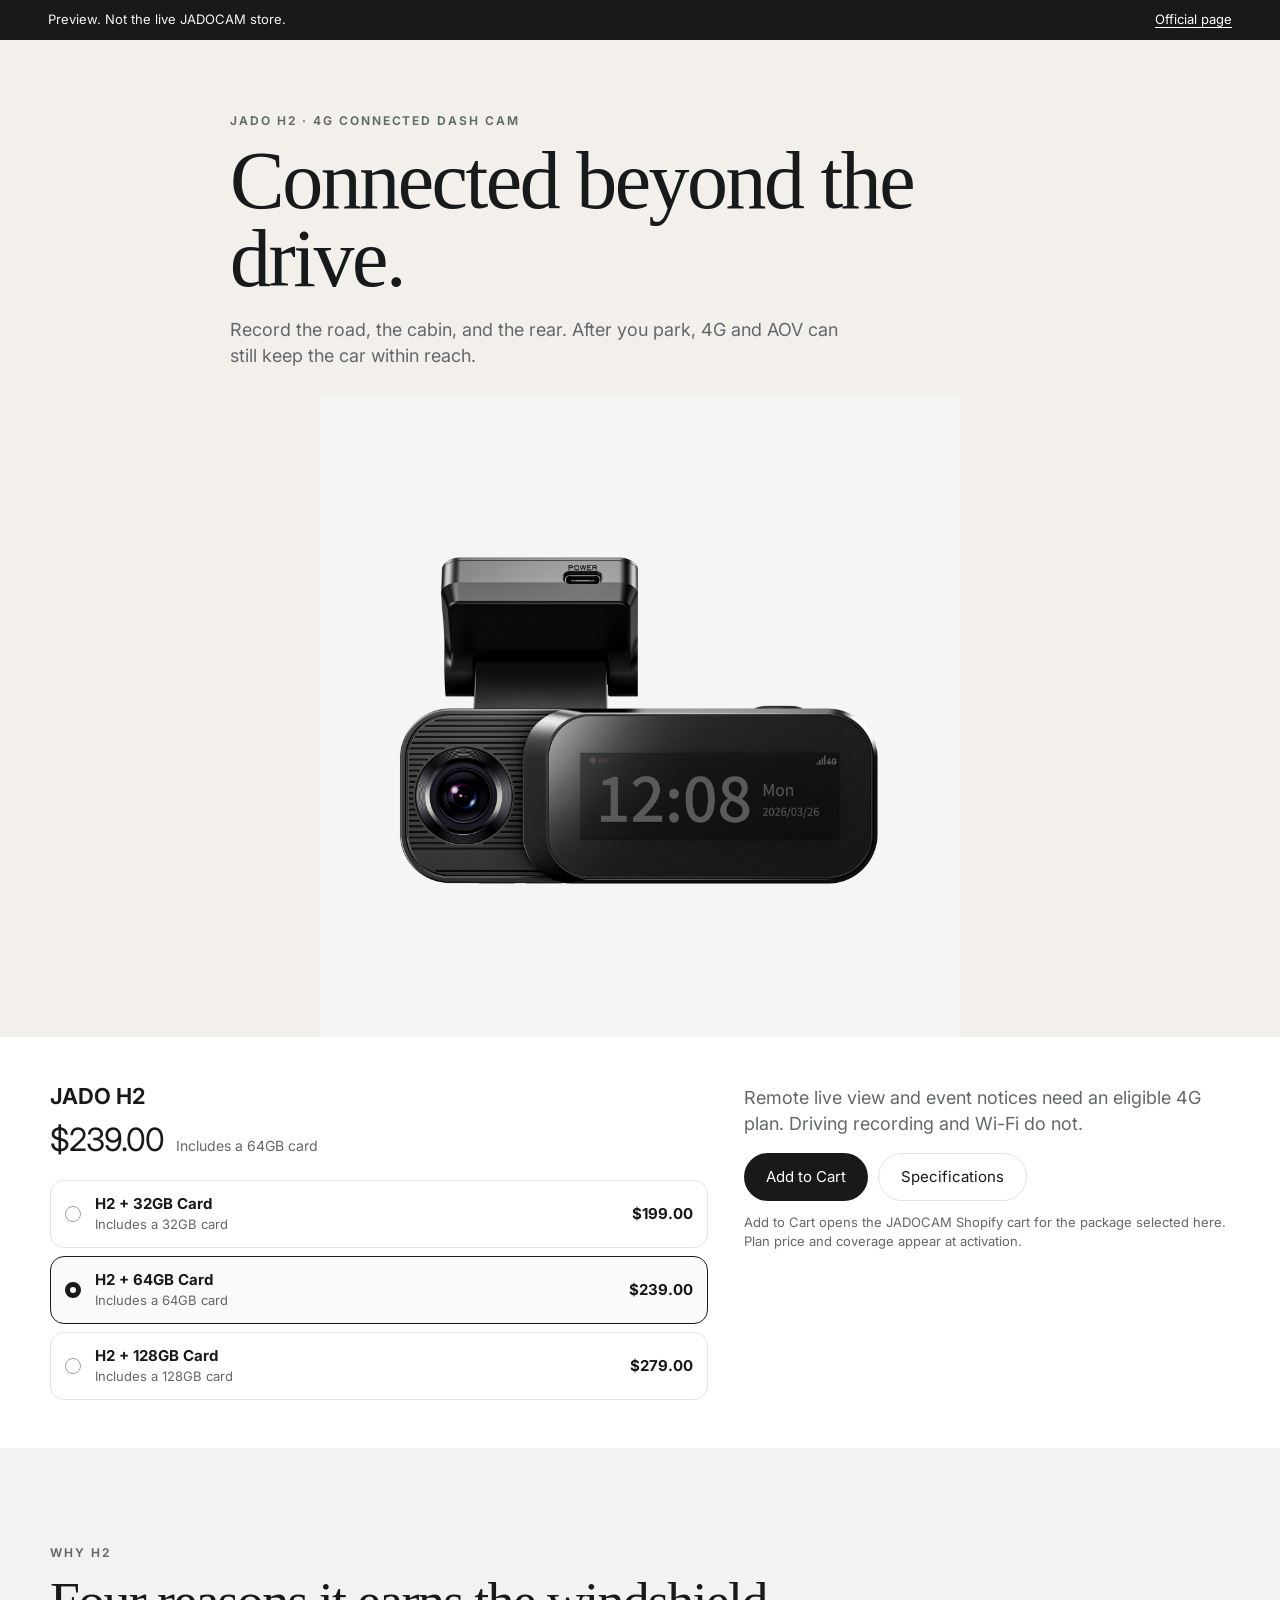
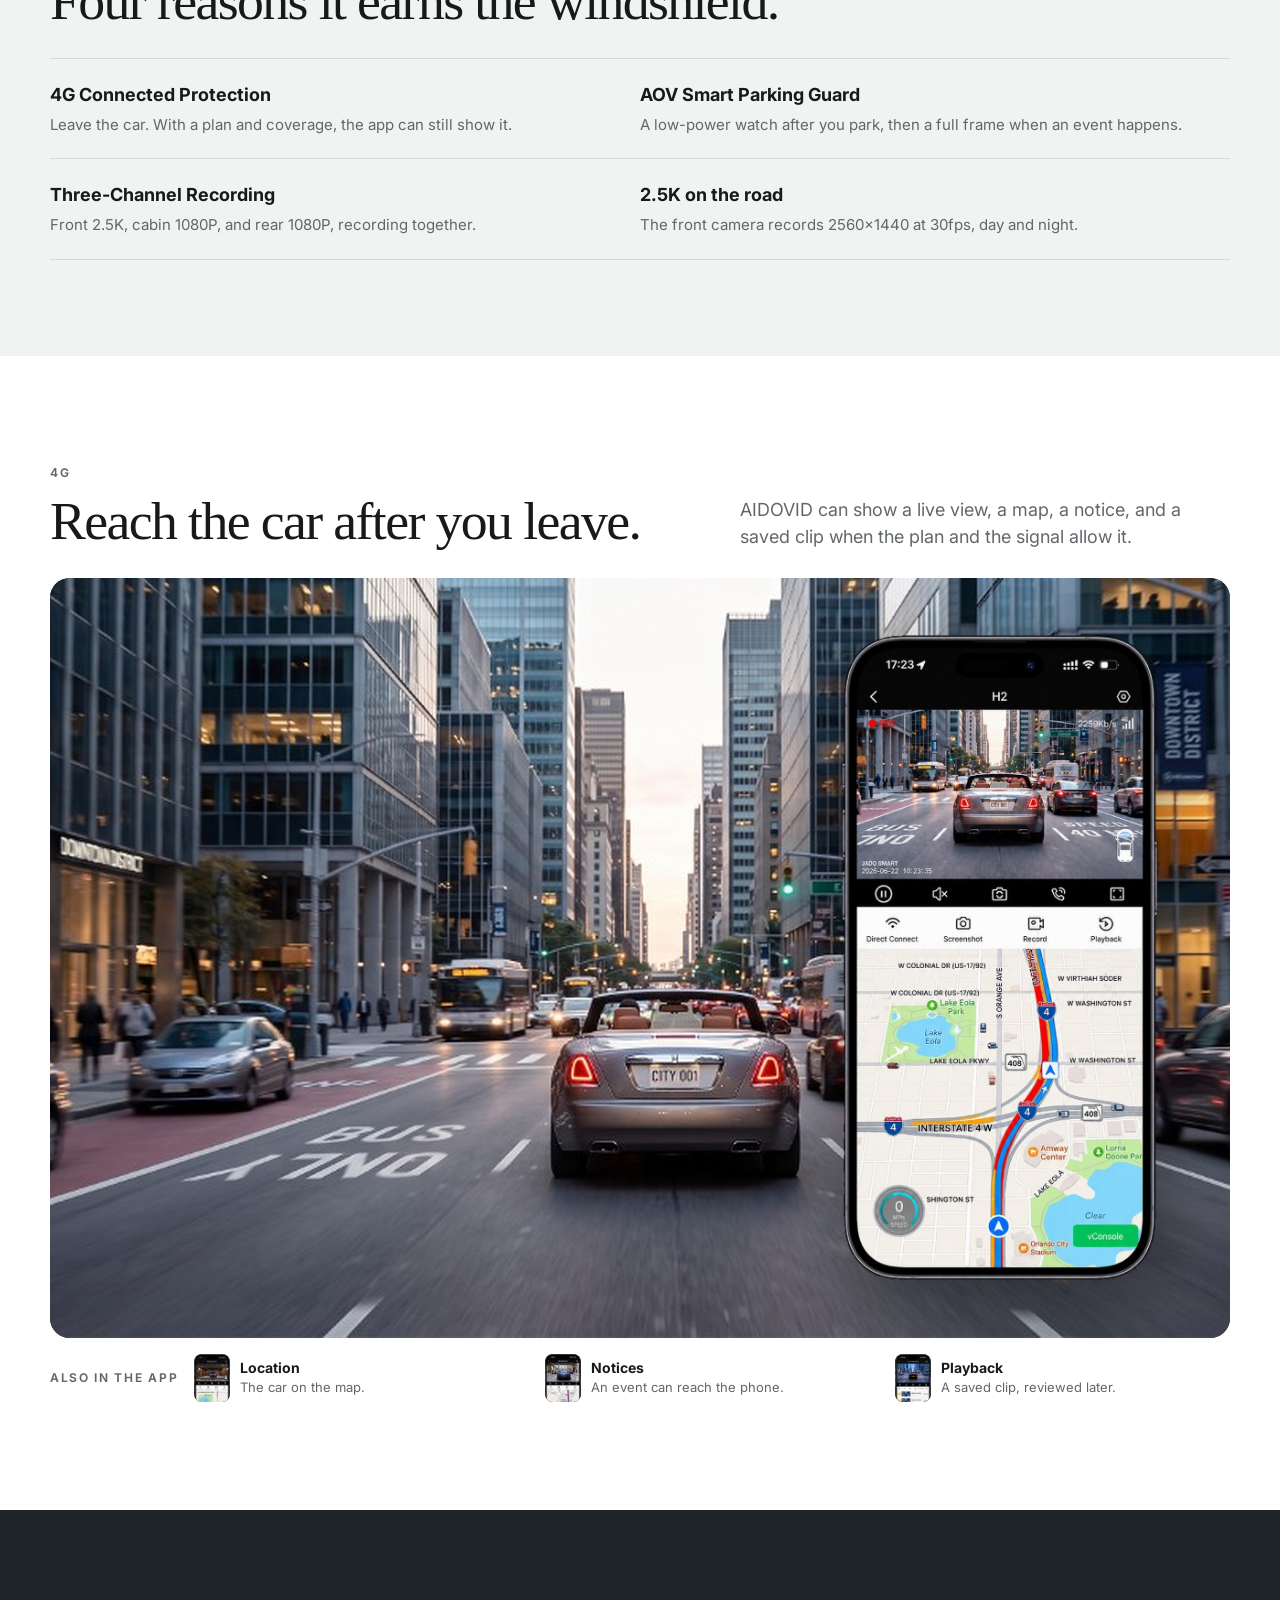
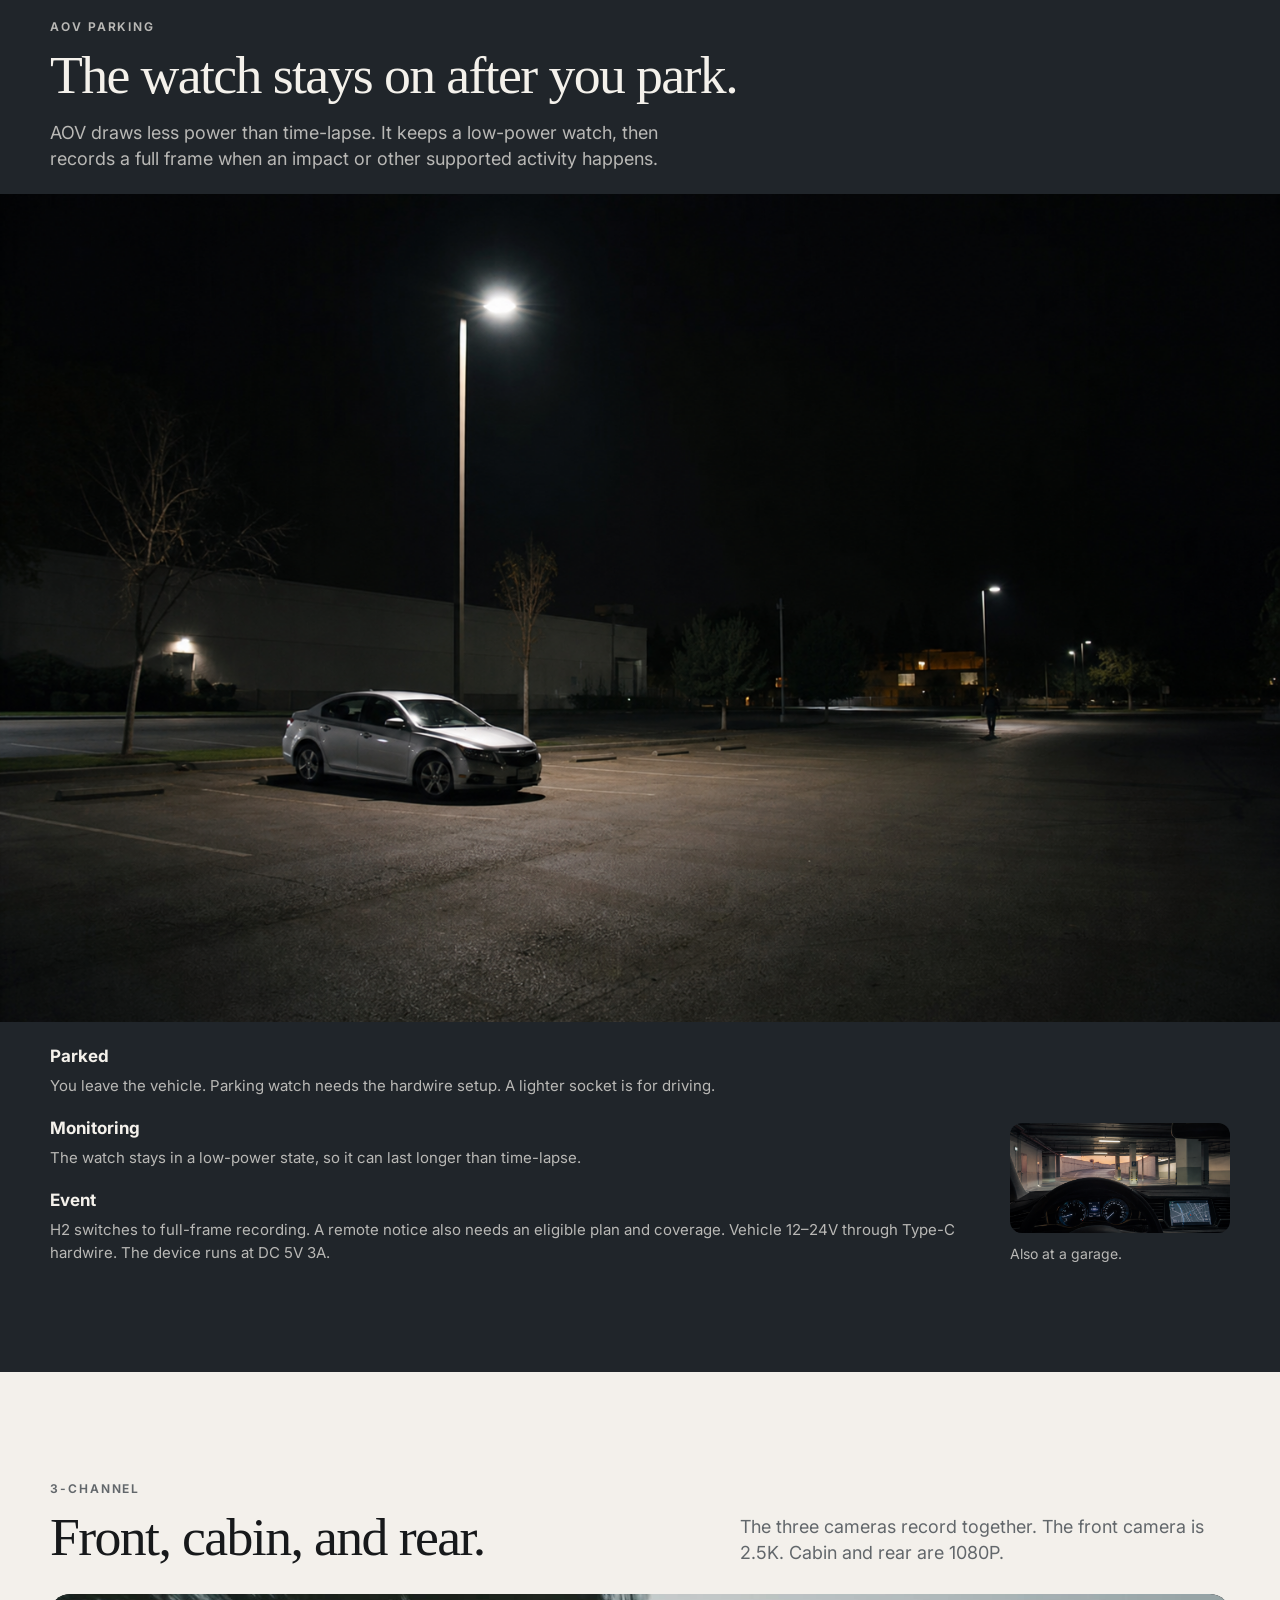
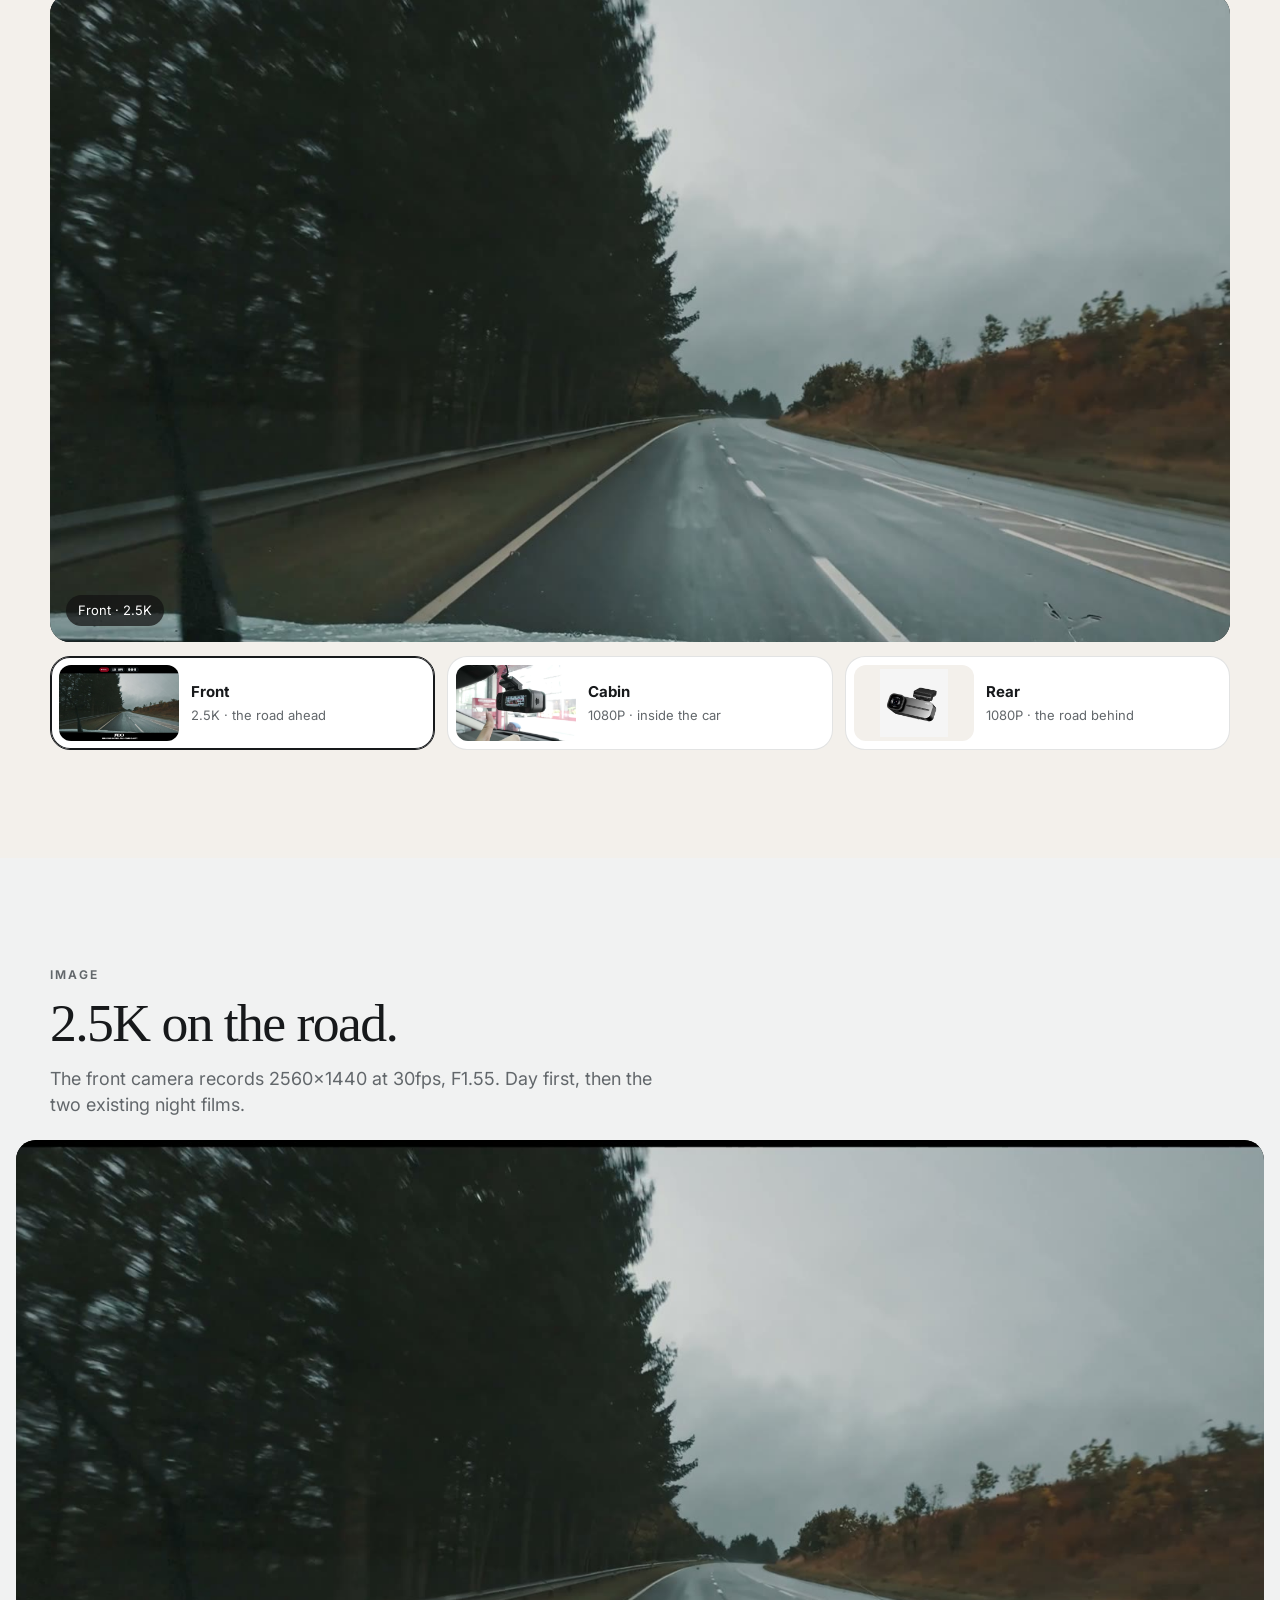
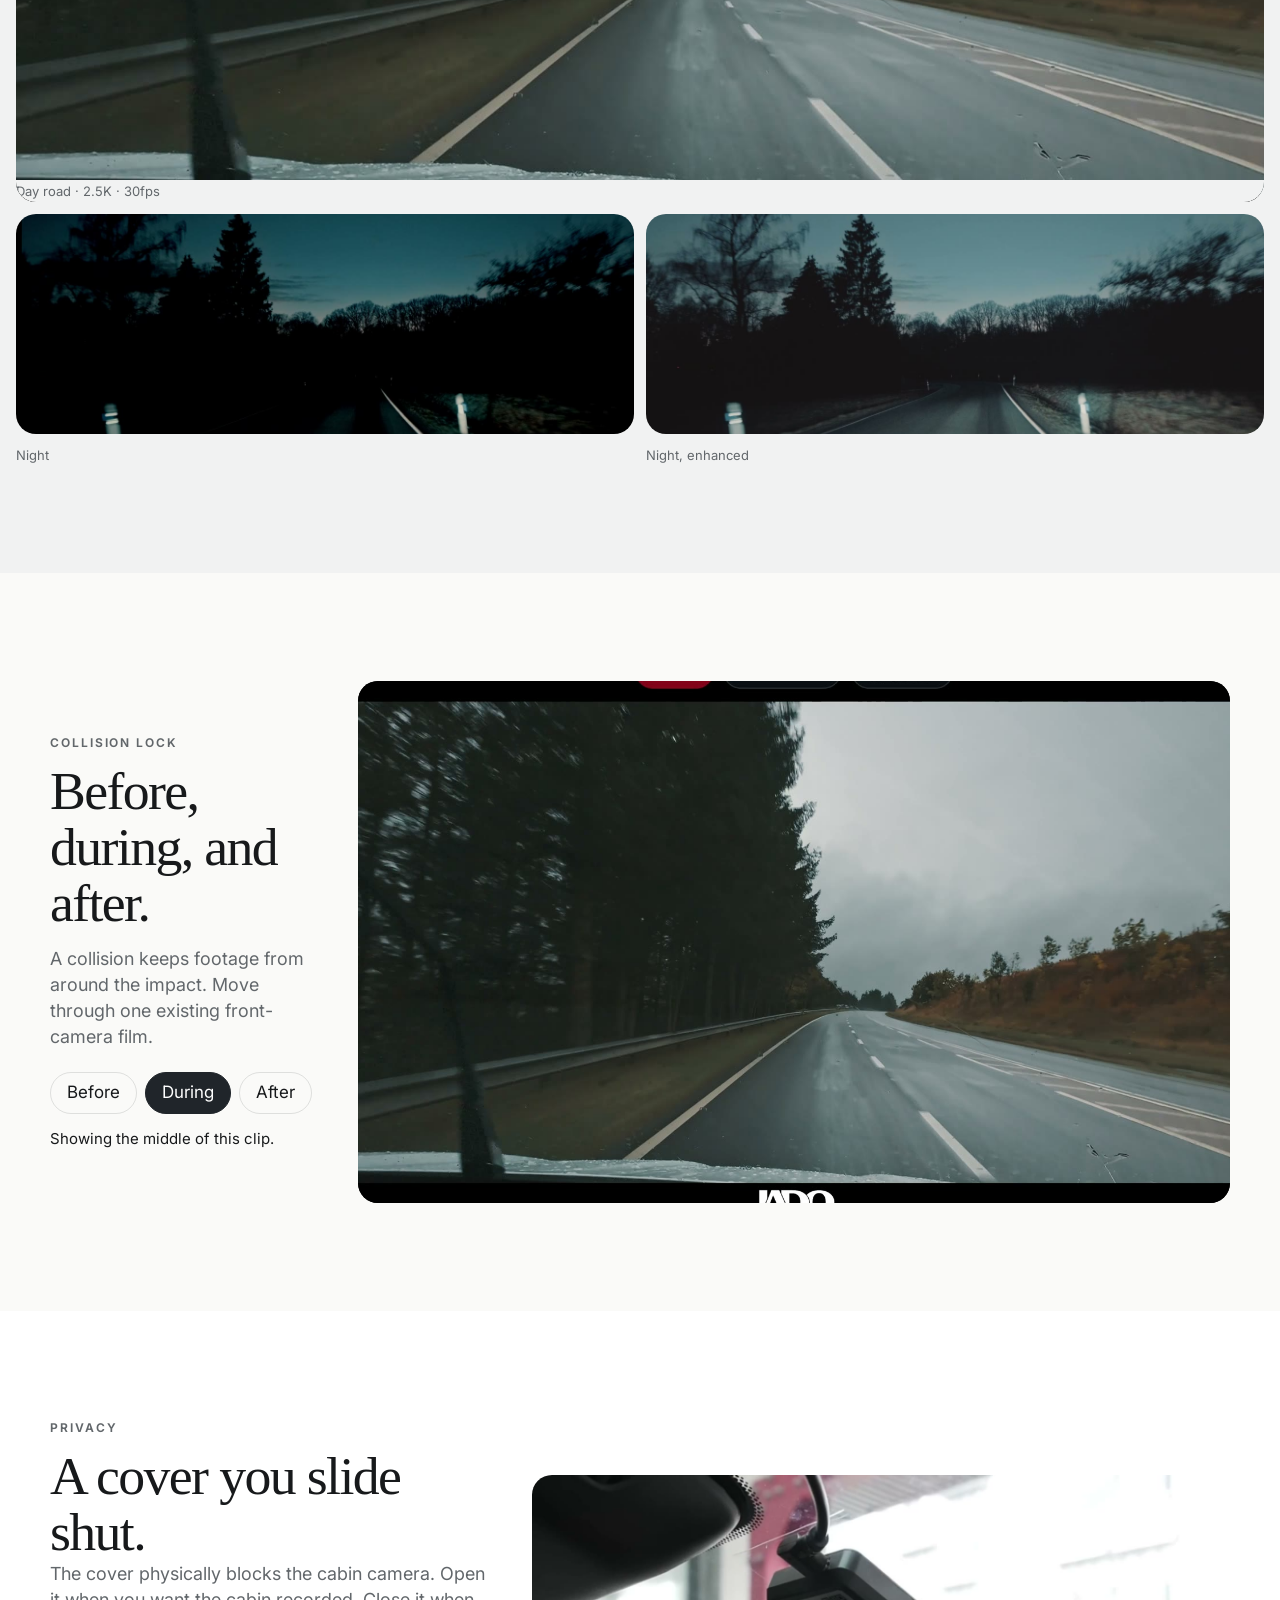
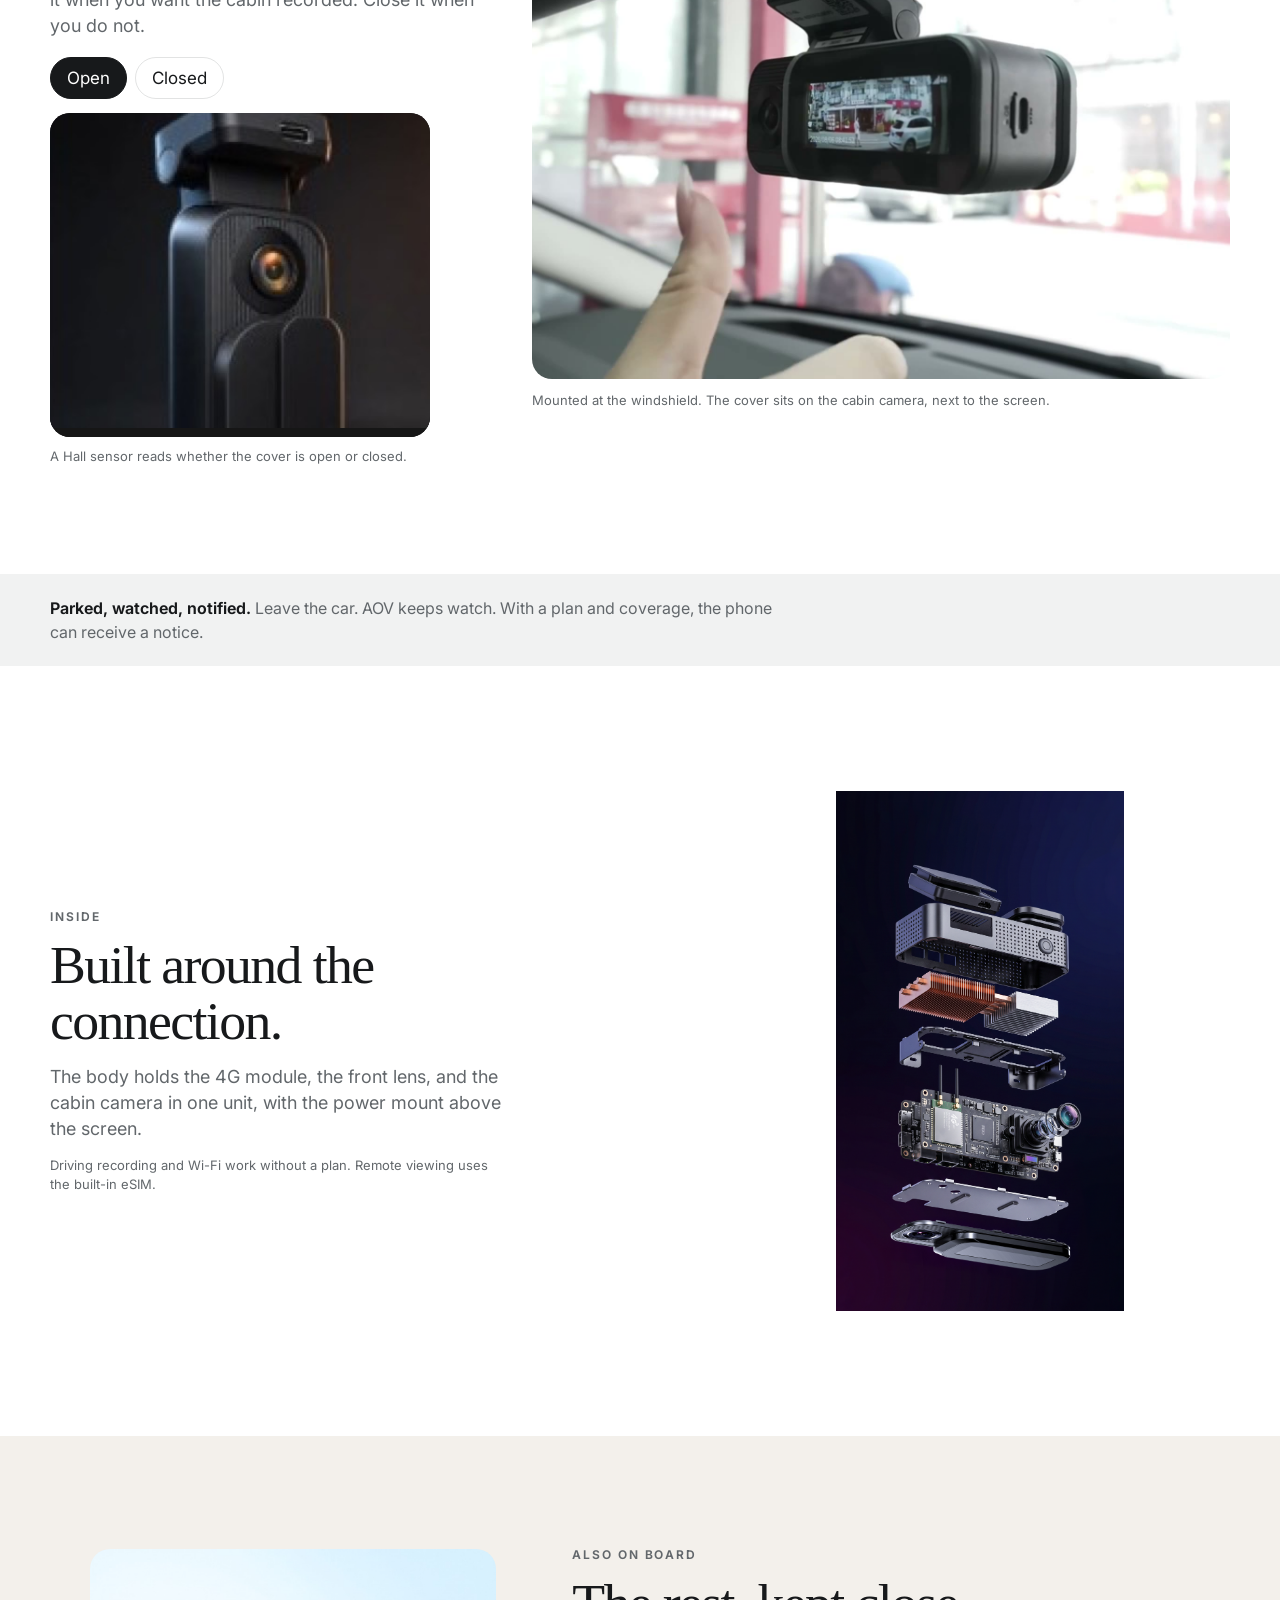
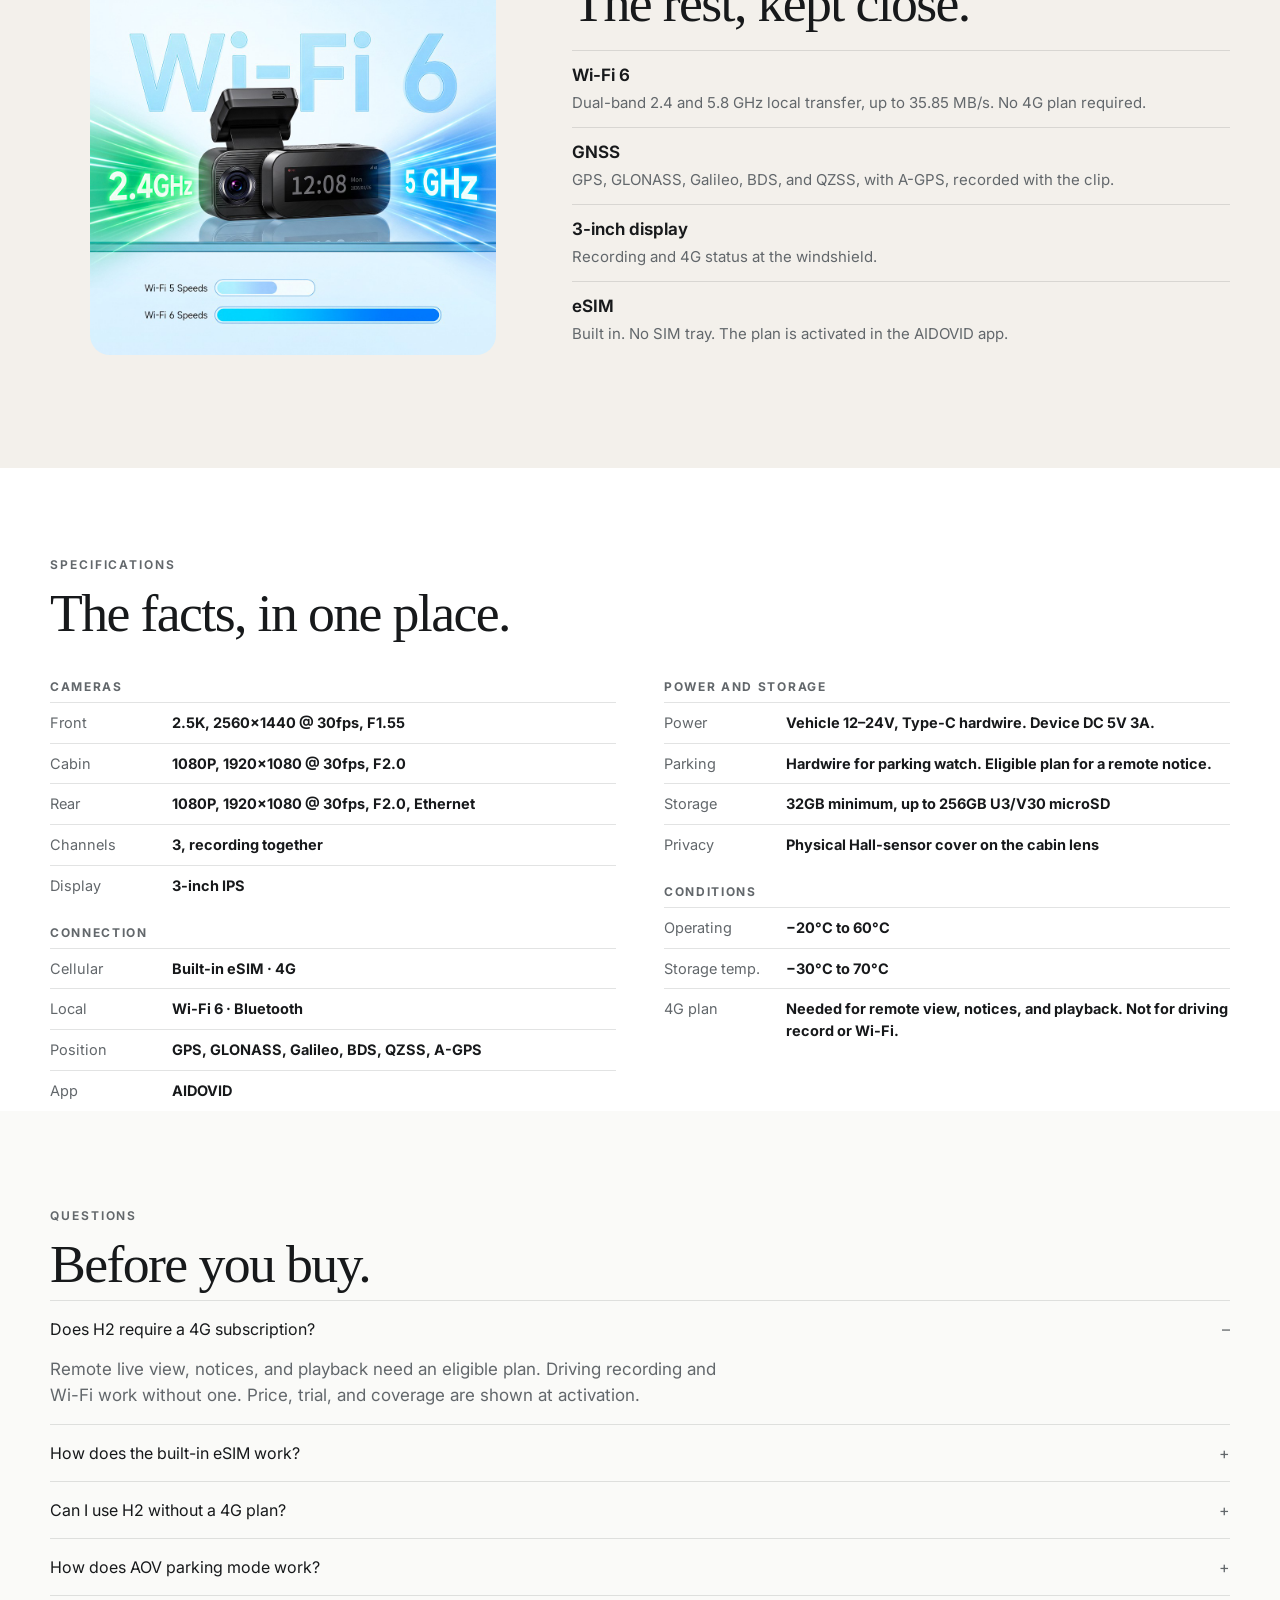
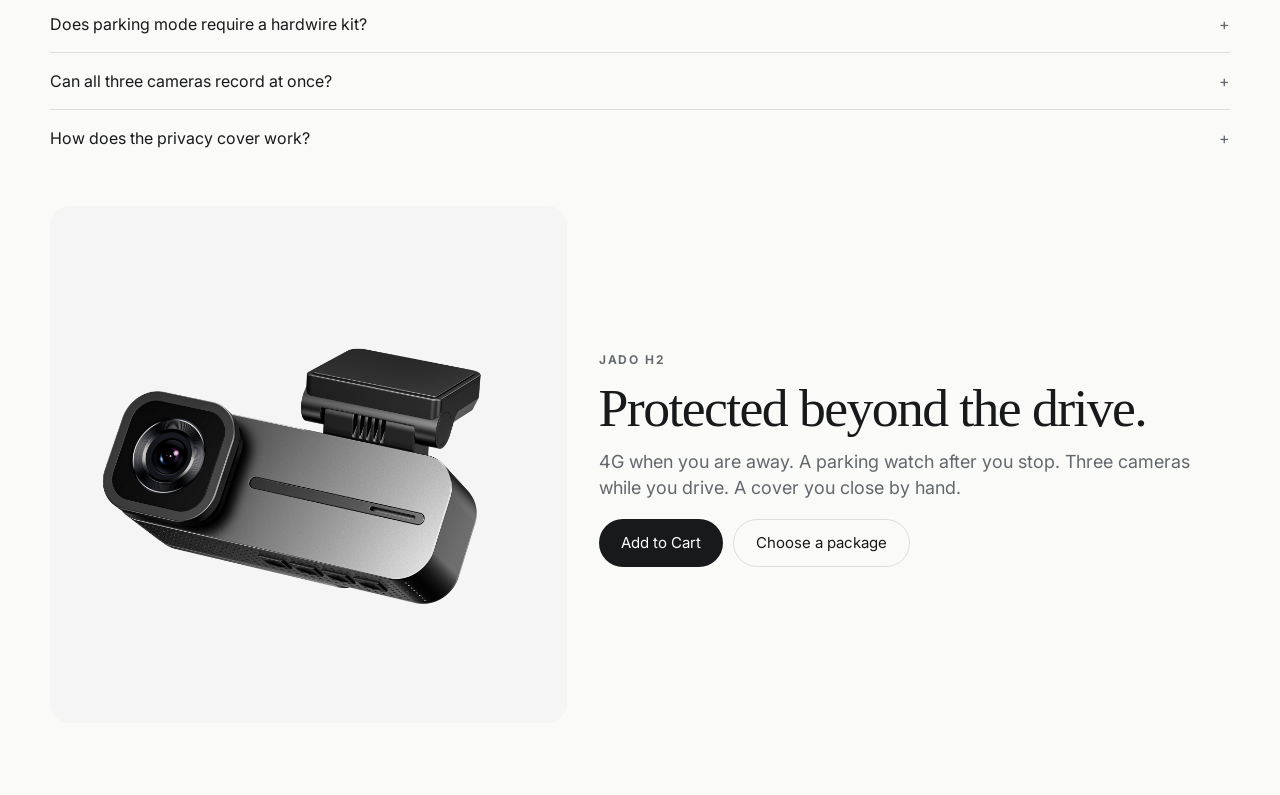
==== commit d17970da: "Keep live view and the night parking scene as the large images. Map, notices, and playback stay smal" ====
--- a/preview/h2-v2/index.html
+++ b/preview/h2-v2/index.html
@@ -8,7 +8,7 @@
   <link rel="preconnect" href="https://fonts.googleapis.com">
   <link rel="preconnect" href="https://fonts.gstatic.com" crossorigin>
   <link href="https://fonts.googleapis.com/css2?family=Inter:wght@430;520;650&display=swap" rel="stylesheet">
-  <link rel="stylesheet" href="../../assets/preview-h2-v2.css?v=20261016n">
+  <link rel="stylesheet" href="../../assets/preview-h2-v2.css?v=20261016p">
 </head>
 <body>
   <div class="preview-bar">
@@ -89,36 +89,21 @@
             <img class="reach-bg" src="../../assets/h2-reach-live-bg-20260828v1.jpg" alt="A street scene behind the live-view phone">
             <img class="reach-phone" src="../../assets/h2-reach-live-app-20260828v1.png" alt="Existing AIDOVID image showing a live view">
           </figure>
-          <figure class="reach-shot" data-shot="location">
-            <img class="reach-bg" src="../../assets/h2-reach-location-bg-20260828v6.jpg" alt="">
-            <img class="reach-phone" src="../../assets/h2-reach-location-app-20260828v9.png" alt="Existing app image showing the vehicle on a map">
+        </div>
+        <div class="reach-aside">
+          <p>Also in the app</p>
+          <figure>
+            <img src="../../assets/h2-reach-location-app-20260828v9.png" alt="Existing app image showing the vehicle on a map">
+            <figcaption><b>Location</b> The car on the map.</figcaption>
           </figure>
-          <figure class="reach-shot" data-shot="alerts">
-            <img class="reach-bg" src="../../assets/h2-reach-alerts-bg-20260829v1.jpg" alt="">
-            <img class="reach-phone" src="../../assets/h2-reach-alerts-app-20260829v1.png" alt="Existing app image showing an event notice">
+          <figure>
+            <img src="../../assets/h2-reach-alerts-app-20260829v1.png" alt="Existing app image showing an event notice">
+            <figcaption><b>Notices</b> An event can reach the phone.</figcaption>
           </figure>
-          <figure class="reach-shot" data-shot="playback">
-            <img class="reach-bg" src="../../assets/h2-reach-playback-bg-20260828v1.jpg" alt="">
-            <img class="reach-phone" src="../../assets/h2-reach-playback-app-20260828v1.png" alt="Existing app image showing clip playback">
+          <figure>
+            <img src="../../assets/h2-reach-playback-app-20260828v1.png" alt="Existing app image showing clip playback">
+            <figcaption><b>Playback</b> A saved clip, reviewed later.</figcaption>
           </figure>
-        </div>
-        <div class="reach-nav" role="tablist" aria-label="Connected features">
-          <button type="button" class="is-on" data-view="live" role="tab" aria-selected="true">
-            <img src="../../assets/h2-reach-live-app-20260828v1.png" alt="">
-            <span><b>Live view</b><em>See the vehicle while it is parked.</em></span>
-          </button>
-          <button type="button" data-view="location" role="tab" aria-selected="false">
-            <img src="../../assets/h2-reach-location-app-20260828v9.png" alt="">
-            <span><b>Location</b><em>Place the car on the map when connected.</em></span>
-          </button>
-          <button type="button" data-view="alerts" role="tab" aria-selected="false">
-            <img src="../../assets/h2-reach-alerts-app-20260829v1.png" alt="">
-            <span><b>Notices</b><em>An event can send a notice to the phone.</em></span>
-          </button>
-          <button type="button" data-view="playback" role="tab" aria-selected="false">
-            <img src="../../assets/h2-reach-playback-app-20260828v1.png" alt="">
-            <span><b>Playback</b><em>Review a saved clip without walking back.</em></span>
-          </button>
         </div>
       </div>
     </div>
@@ -136,11 +121,11 @@
         <ol class="steps">
           <li><b>Parked</b><p>You leave the vehicle. Parking watch needs the hardwire setup. A lighter socket is for driving.</p></li>
           <li><b>Monitoring</b><p>The watch stays in a low-power state, so it can last longer than time-lapse.</p></li>
-          <li><b>Event</b><p>H2 switches to full-frame recording. A remote notice also needs an eligible plan and coverage.</p></li>
+          <li><b>Event</b><p>H2 switches to full-frame recording. A remote notice also needs an eligible plan and coverage. Vehicle 12–24V through Type-C hardwire. The device runs at DC 5V 3A.</p></li>
         </ol>
         <figure class="park-second">
           <img src="../../assets/day-h2-scene01-garage.jpg" alt="A view from the driver's seat in a parking garage at dusk">
-          <figcaption>Garage or open lot. The watch uses vehicle 12–24V through Type-C hardwire. The device runs at DC 5V 3A.</figcaption>
+          <figcaption>Also at a garage.</figcaption>
         </figure>
       </div>
     </div>
@@ -260,23 +245,8 @@
   </section>
 
   <section class="together" id="together">
-    <div class="wrap">
-      <p class="eyebrow">4G and AOV</p>
-      <h2>Parked, watched, notified.</h2>
-      <div class="story">
-        <figure>
-          <img src="../../assets/day-h2-scene05-night-v2.jpg" alt="A parked car at night">
-          <figcaption><b>Leave</b> The car stays parked.</figcaption>
-        </figure>
-        <figure>
-          <img src="../../assets/day-h2-scene01-garage.jpg" alt="Inside a parking garage at dusk">
-          <figcaption><b>Watch</b> AOV stays on hardwire power.</figcaption>
-        </figure>
-        <figure class="story-phone">
-          <img src="../../assets/h2-reach-alerts-app-20260829v1.png" alt="Existing app image of an event notice">
-          <figcaption><b>Notice</b> The phone can receive it.</figcaption>
-        </figure>
-      </div>
+    <div class="wrap together-line">
+      <p><b>Parked, watched, notified.</b> Leave the car. AOV keeps watch. With a plan and coverage, the phone can receive a notice.</p>
     </div>
   </section>
 
@@ -401,6 +371,6 @@
     </div>
     <a class="cta" data-cart href="https://jadocam.myshopify.com/cart/45546997743795:1">Add to Cart</a>
   </div>
-  <script src="../../assets/preview-h2-v2.js?v=20261016m"></script>
+  <script src="../../assets/preview-h2-v2.js?v=20261016p"></script>
 </body>
 </html>
--- a/assets/preview-h2-v2.css
+++ b/assets/preview-h2-v2.css
@@ -19,6 +19,7 @@
 html { scroll-behavior: smooth; }
 body {
   margin: 0;
+  overflow-x: hidden;
   background: var(--paper);
   color: var(--ink);
   font-family: var(--sans);
@@ -150,39 +151,35 @@
 
 .reach { background: var(--white); padding: clamp(64px, 9vw, 108px) 0; }
 .reach-layout { display: block; }
-.reach-nav {
-  display: grid;
-  grid-template-columns: repeat(4, 1fr);
-  gap: 12px;
-  margin-top: 14px;
-}
-.reach-nav button {
-  display: grid;
-  grid-template-columns: 44px 1fr;
-  gap: 8px;
-  align-items: center;
-  text-align: left;
-  padding: 8px;
-  border-radius: var(--radius);
-  border: 1px solid var(--line);
-  background: var(--paper);
-  cursor: pointer;
-}
-.reach-nav button img {
-  width: 44px;
-  height: 58px;
+.reach-aside {
+  display: grid;
+  grid-template-columns: auto repeat(3, 1fr);
+  gap: 16px;
+  align-items: center;
+  margin-top: 16px;
+}
+.reach-aside > p {
+  color: var(--muted);
+  font-size: 12px;
+  font-weight: 650;
+  letter-spacing: 0.14em;
+  text-transform: uppercase;
+}
+.reach-aside figure { display: grid; grid-template-columns: 36px 1fr; gap: 10px; align-items: center; margin: 0; }
+.reach-aside img {
+  width: 36px;
+  height: 48px;
   object-fit: cover;
   object-position: top center;
-  border-radius: 10px;
+  border-radius: 8px;
   background: #111;
 }
-.reach-nav button b { display: block; font-size: 15px; }
-.reach-nav button em { display: block; margin-top: 4px; color: var(--muted); font-size: 13px; font-style: normal; }
-.reach-nav button.is-on { background: var(--white); border-color: var(--ink); }
+.reach-aside figcaption { color: var(--muted); font-size: 13px; }
+.reach-aside figcaption b { display: block; color: var(--ink); font-size: 14px; }
 .reach-stage {
   position: relative;
   width: 100%;
-  min-height: 720px;
+  min-height: 760px;
   border-radius: var(--radius);
   overflow: hidden;
   background: #111;
@@ -203,7 +200,7 @@
 .reach-phone {
   position: relative;
   z-index: 1;
-  width: min(300px, 36%);
+  width: min(320px, 38%);
   height: auto;
   object-fit: contain;
   filter: drop-shadow(0 24px 40px rgba(0,0,0,0.45));
@@ -213,17 +210,20 @@
 .parking .lede, .parking .eyebrow, .parking figcaption { color: rgba(244,241,235,0.72); }
 .park-lede { margin: 16px 0 22px; max-width: 40rem; }
 .park-hero, .park-second { margin: 0; }
+.park-hero {
+  width: 100vw;
+  margin-left: calc(50% - 50vw);
+}
 .park-hero img, .park-second img {
   width: 100%;
   object-fit: cover;
-  border-radius: 22px;
-}
-.park-hero img { height: min(86vh, 860px); border-radius: var(--radius); }
+}
+.park-hero img { height: min(92vh, 960px); border-radius: 0; }
 .park-lower {
   display: grid;
-  grid-template-columns: 1.7fr 0.5fr;
+  grid-template-columns: 1fr 220px;
   gap: 28px;
-  align-items: start;
+  align-items: end;
   margin-top: 22px;
 }
 .steps {
@@ -235,7 +235,7 @@
 }
 .steps b { display: block; margin-bottom: 6px; }
 .steps p { color: rgba(244,241,235,0.72); font-size: 15px; }
-.park-second img { height: 140px; border-radius: var(--radius); }
+.park-second img { height: 110px; border-radius: 12px; }
 .park-second figcaption { margin-top: 10px; font-size: 14px; }
 
 .views { background: var(--warm); padding: clamp(64px, 9vw, 108px) 0; }
@@ -375,14 +375,9 @@
 .cabin-film { margin: 0; }
 .cabin-film video { height: min(56vh, 520px); border-radius: var(--radius); }
 
-.together { background: var(--gray); padding: 36px 0 32px; }
-.together h2 { font-size: clamp(28px, 3vw, 40px); }
-.story { display: grid; grid-template-columns: 1.15fr 1.15fr 0.7fr; gap: 12px; margin-top: 16px; }
-.story figure { margin: 0; }
-.story img, .story figure:first-child img, .story-phone img { width: 100%; height: 148px; object-fit: cover; border-radius: var(--radius); background: #fff; }
-.story-phone img { object-fit: contain; object-position: center bottom; background: var(--white); }
-.story figcaption { margin-top: 10px; color: var(--muted); font-size: 15px; }
-.story figcaption b { display: block; color: var(--ink); margin-bottom: 4px; }
+.together { background: var(--gray); padding: 22px 0; }
+.together-line p { max-width: 46rem; color: var(--muted); font-size: 16px; }
+.together-line b { color: var(--ink); font-weight: 650; }
 
 .inside { background: var(--white); padding: clamp(64px, 9vw, 108px) 0; }
 .inside-grid {
@@ -470,9 +465,10 @@
   .hero-stage img { width: 100%; max-height: 420px; }
   .reach-stage { min-height: 0; height: auto; aspect-ratio: 4 / 5; }
   .reach-phone { width: 168px; }
-  .reach-nav { grid-template-columns: 1fr 1fr; min-width: 0; max-width: 100%; }
-  .park-hero img { height: 420px; }
-  .park-second img { height: 140px; }
+  .reach-aside { grid-template-columns: 1fr; gap: 10px; }
+  .park-hero { width: 100vw; margin-left: calc(50% - 50vw); }
+  .park-hero img { height: 460px; }
+  .park-second img { height: 96px; }
   .channel-stage { height: 240px; min-width: 0; max-width: 100%; }
   .channel-tabs { grid-template-columns: 1fr; }
   .day-film video { height: 280px; }
